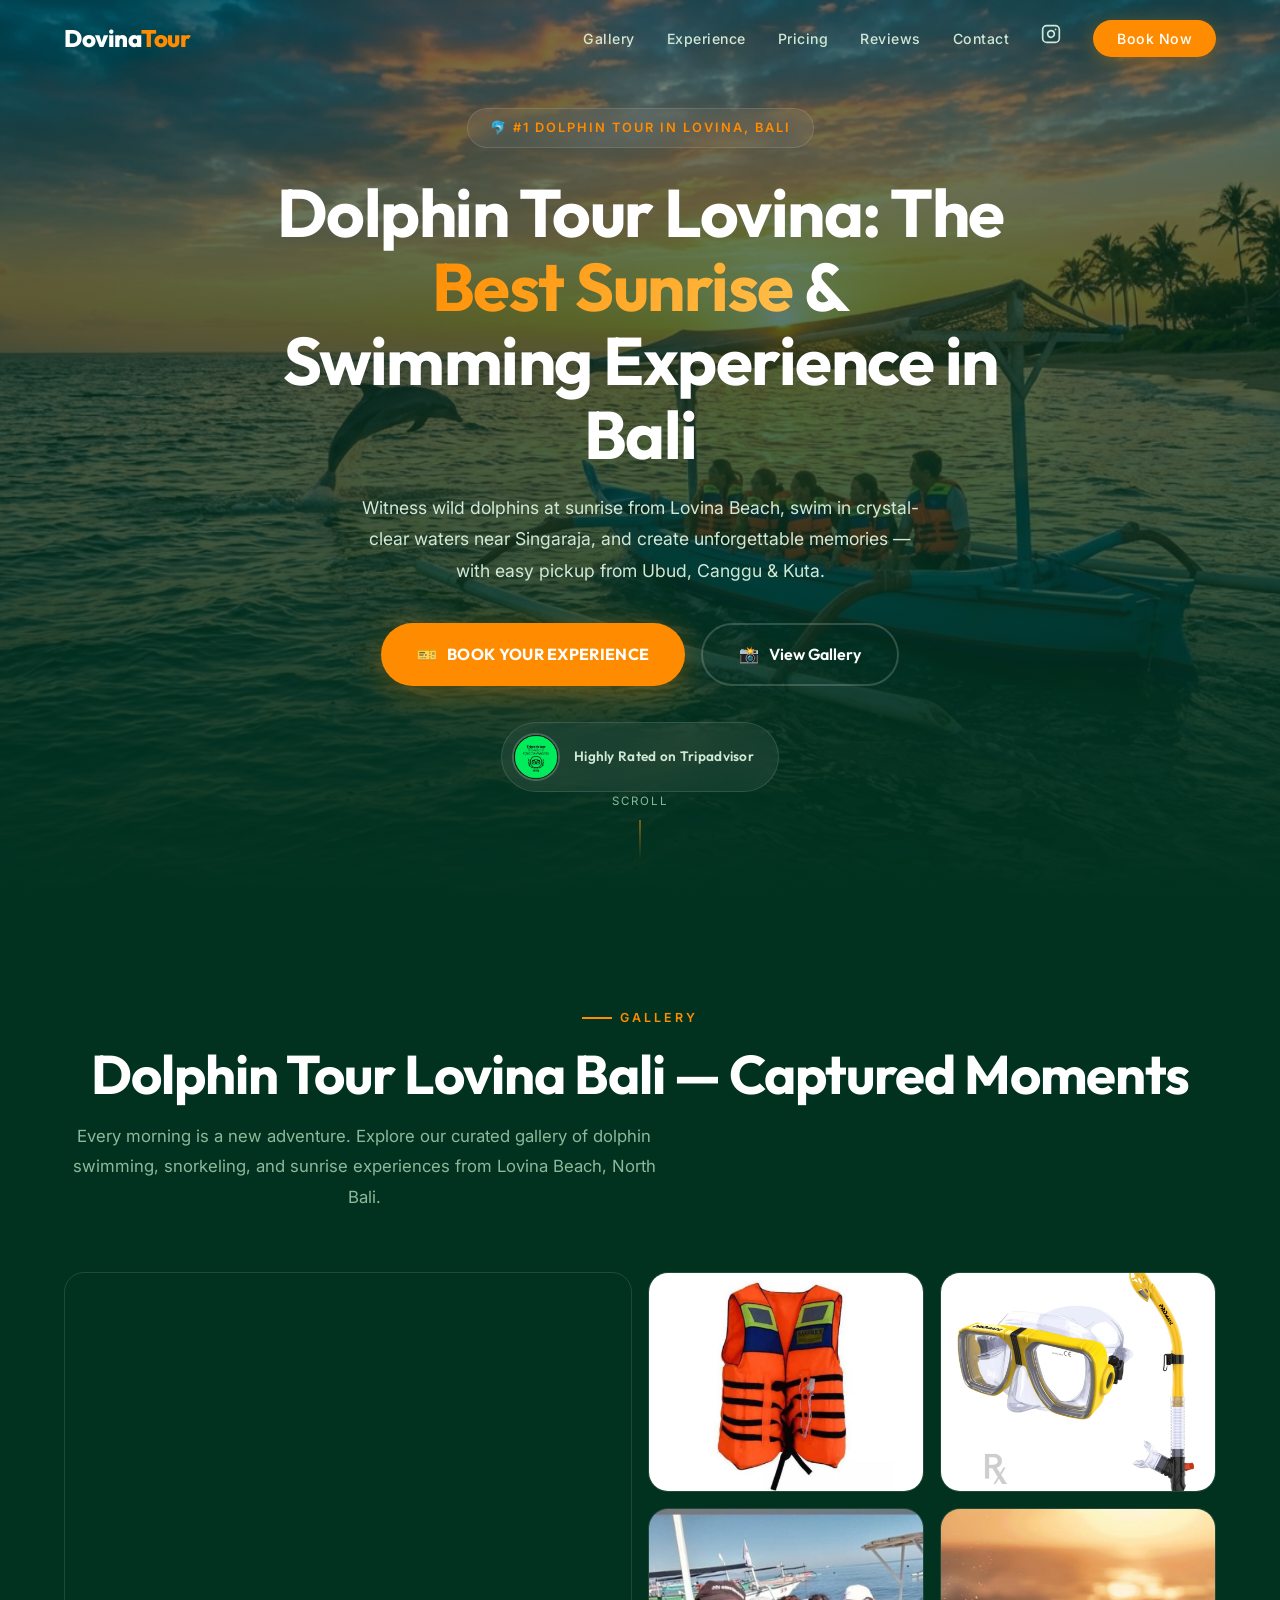
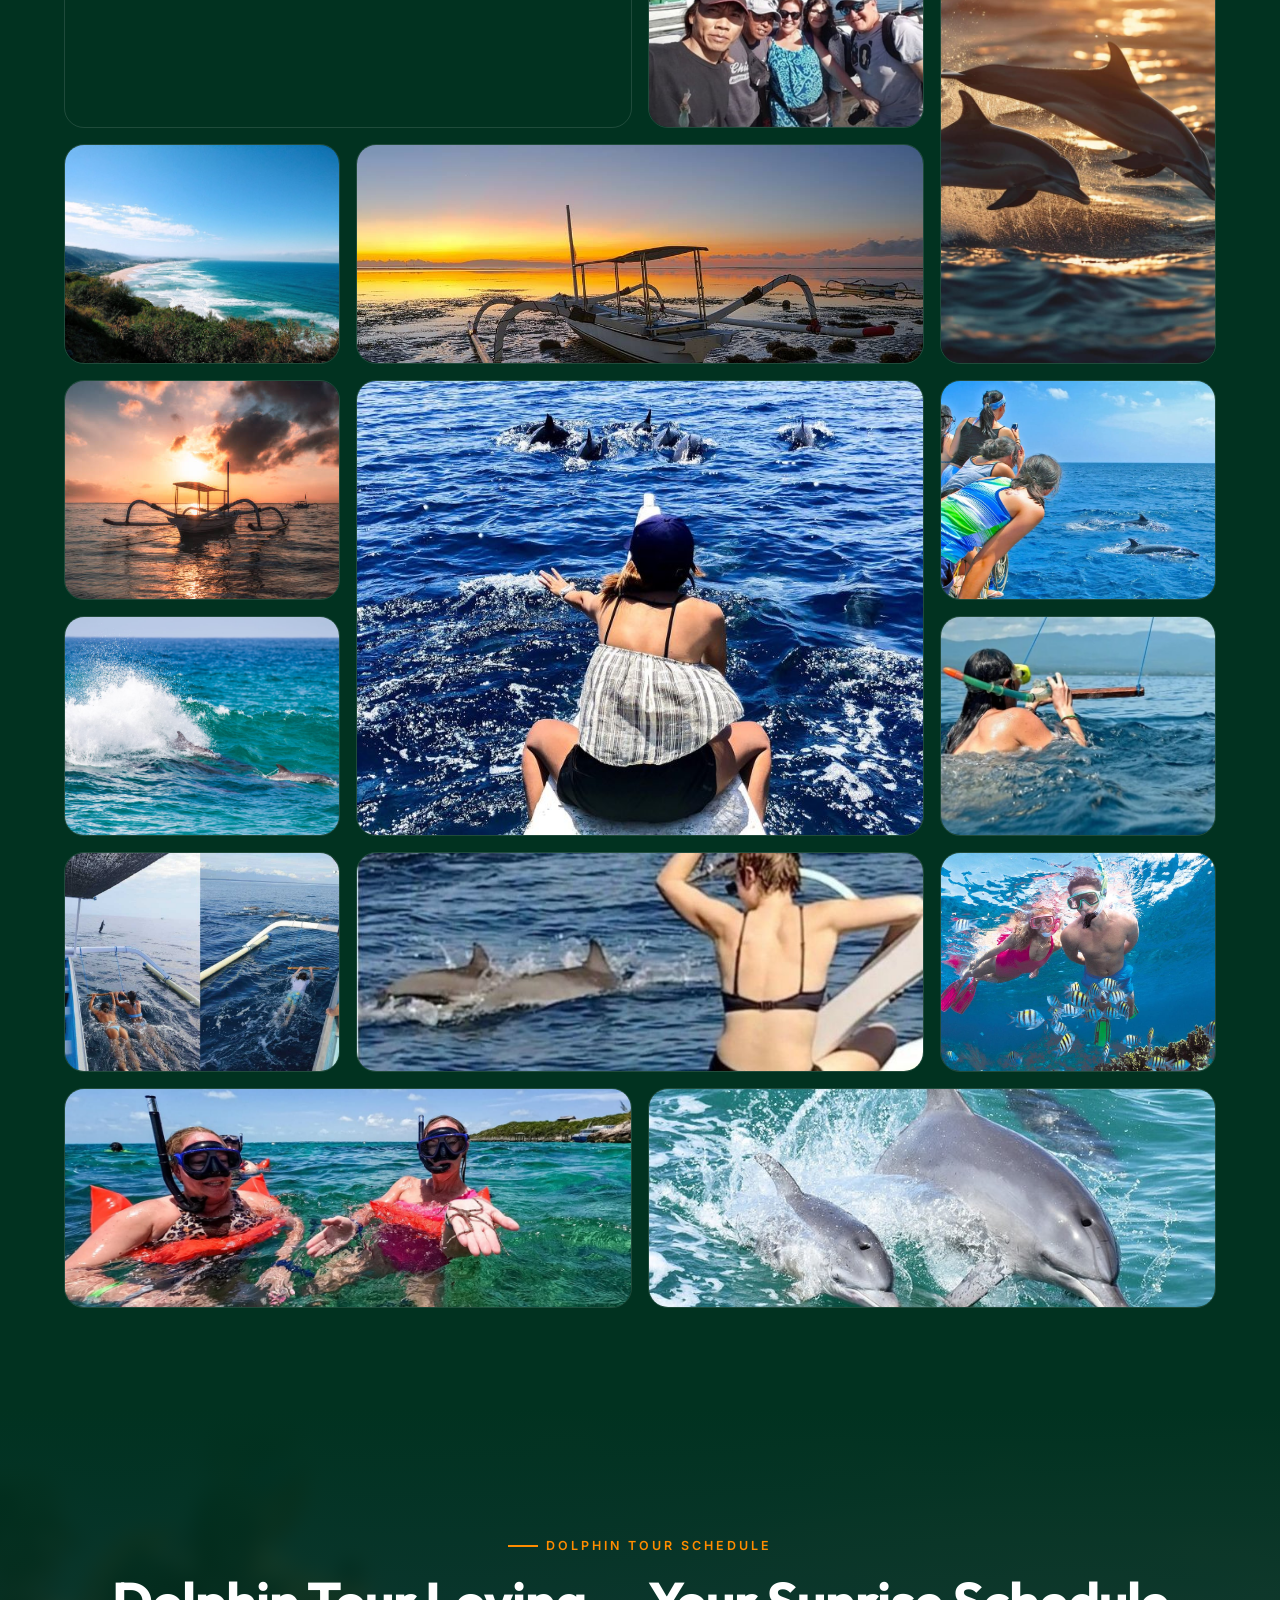
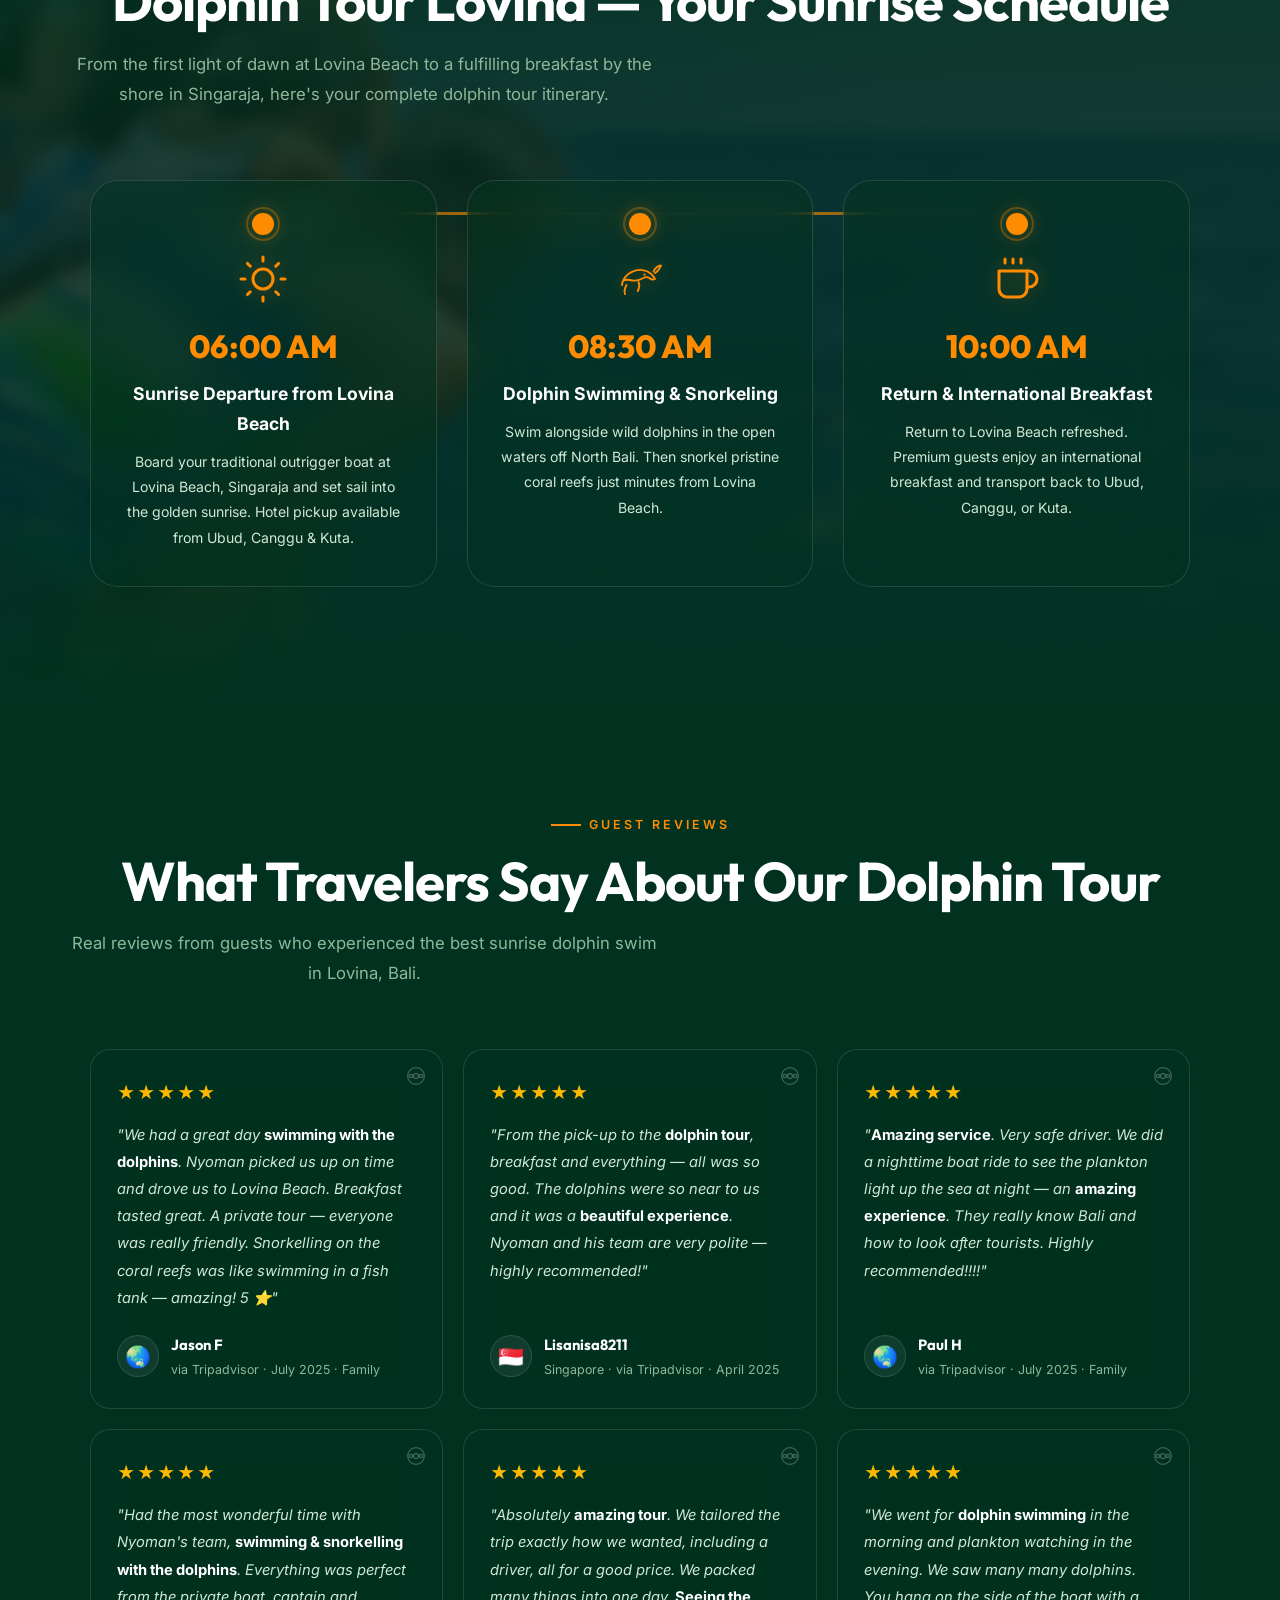
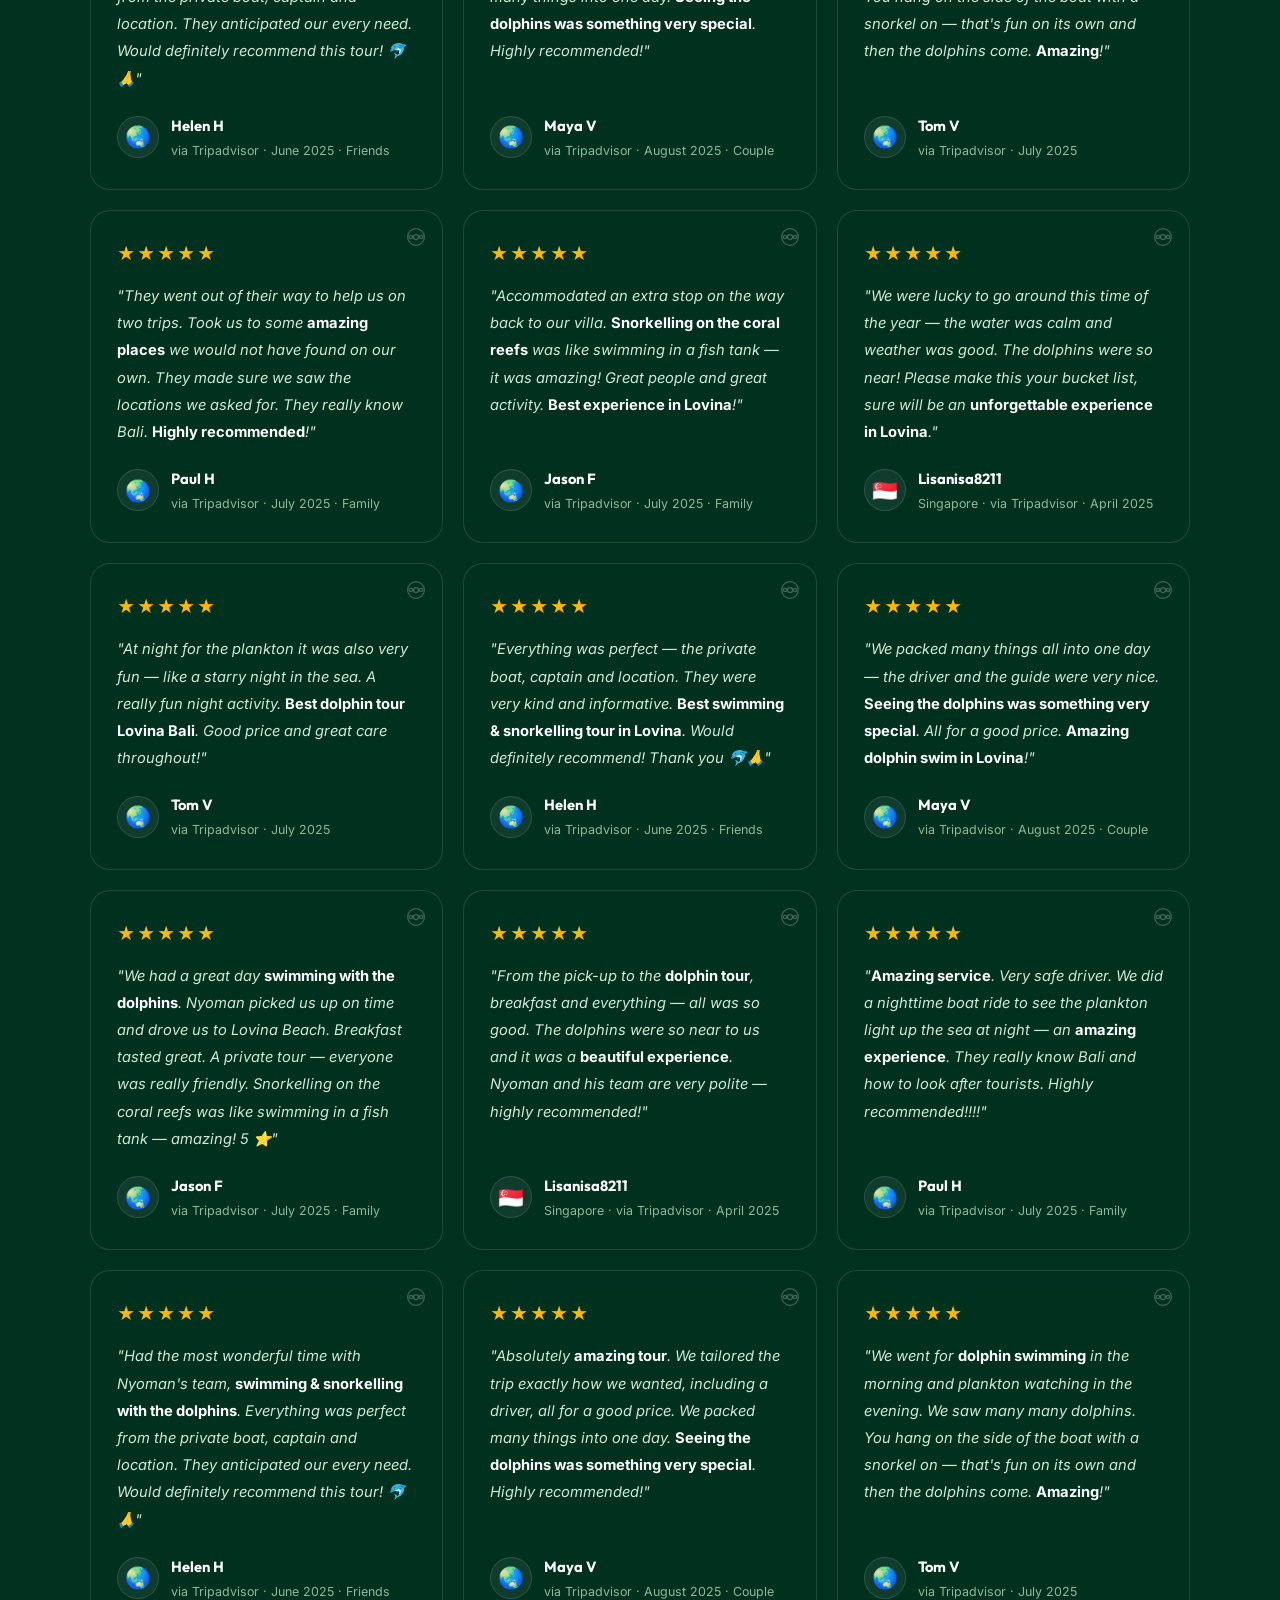
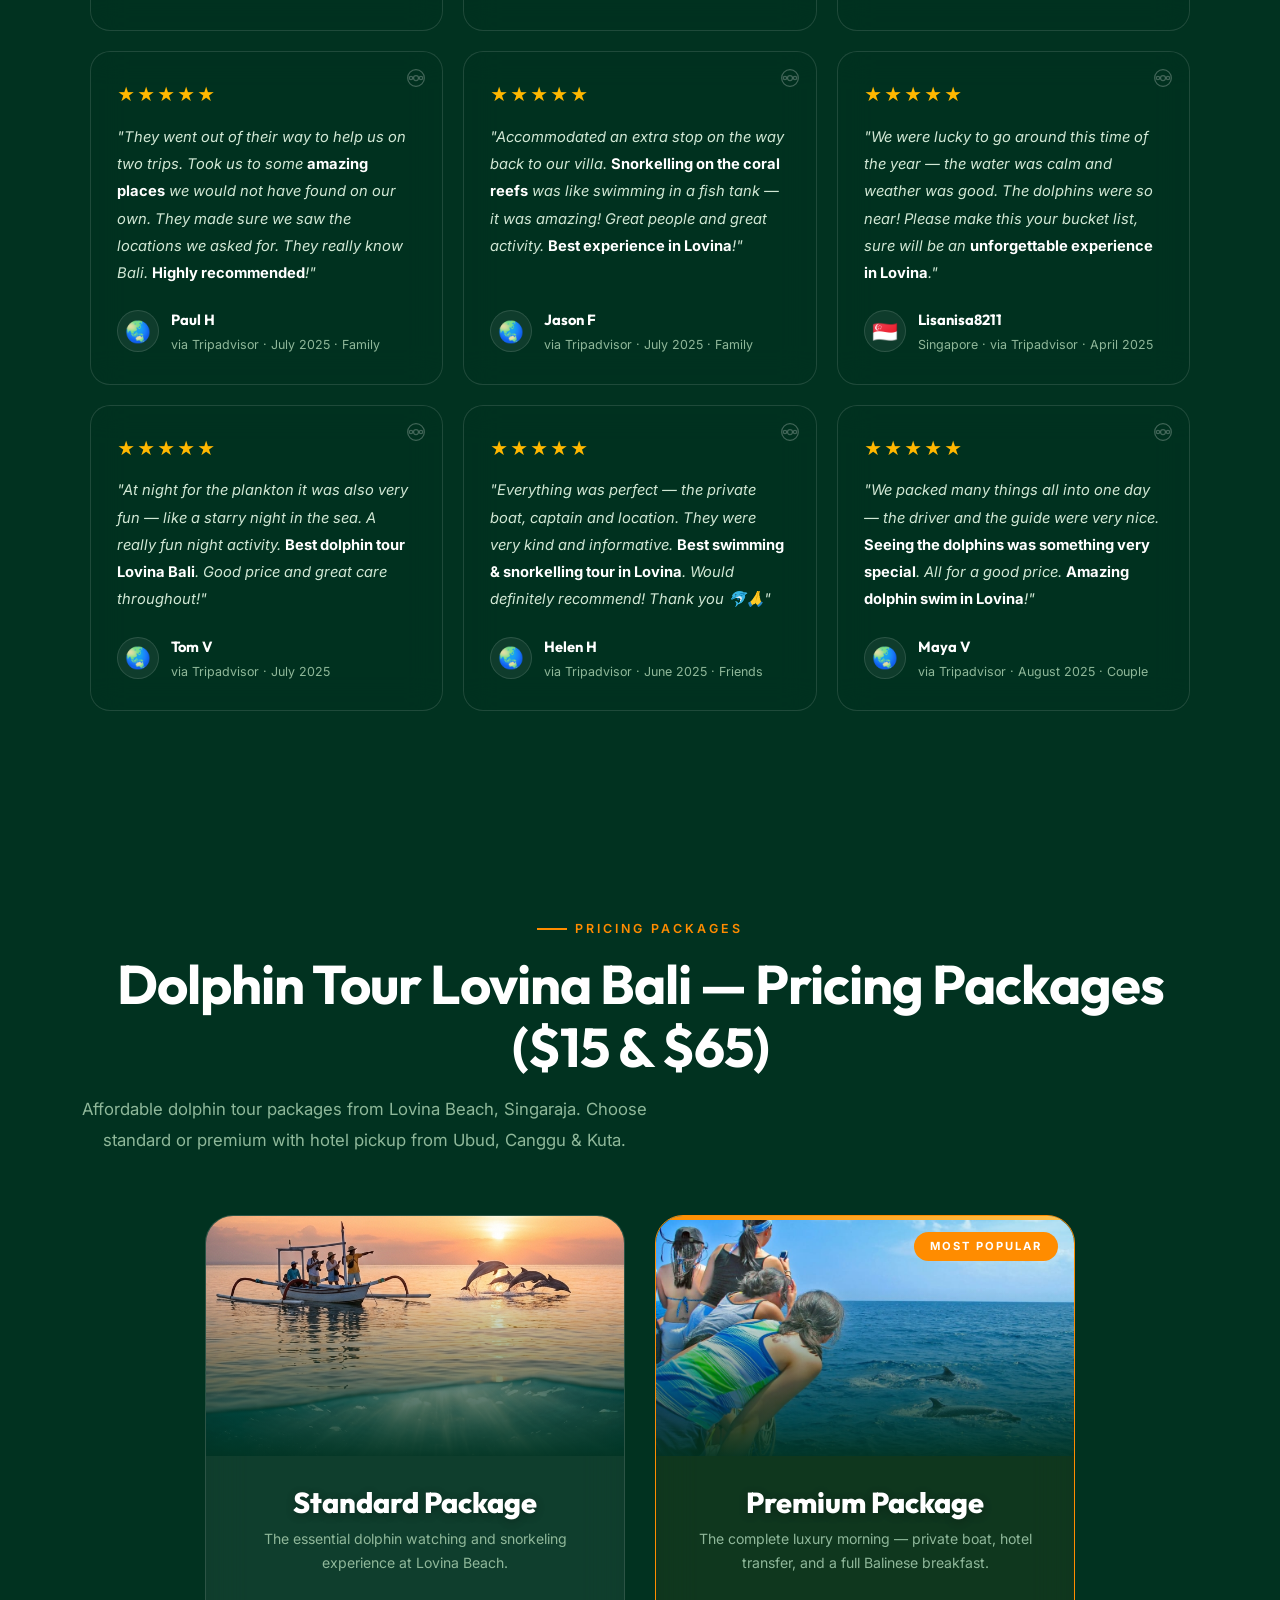
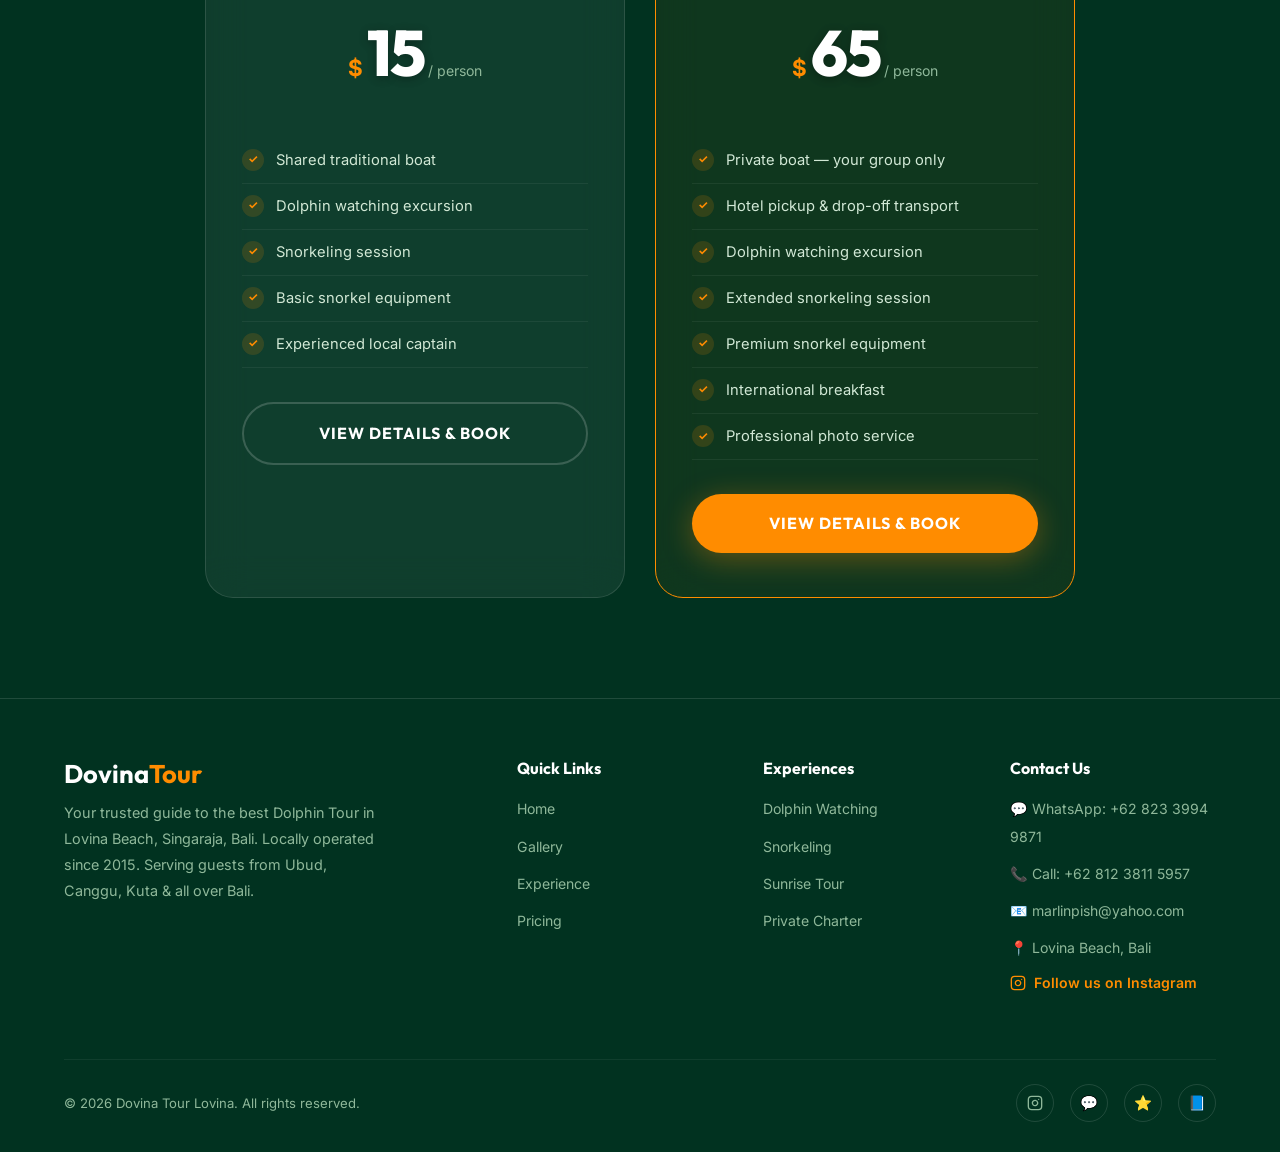
==== index.html @ b6de31d0 "Remove bali.png floating ornament" ====
<!DOCTYPE html>
<html lang="en">

<head>
  <meta charset="UTF-8" />
  <meta name="viewport" content="width=device-width, initial-scale=1.0" />
  <title>Dolphin Tour Lovina Bali — Best Sunrise Dolphin Swimming & Snorkeling | Dovina Tour</title>
  <meta name="description"
    content="Book the best Dolphin Tour in Lovina Bali. Experience sunrise dolphin watching, swimming, and snorkeling with Dovina Tour. Professional guides and private boat packages available." />
  <meta name="keywords"
    content="Dolphin Tour Lovina Bali, Dolphin Swim Lovina, Best Sunrise Tour Bali, Swimming with Dolphins Lovina, Lovina Beach, Singaraja, Sunrise Dolphin Boat Bali, Dovina Tour Lovina Experience" />

  <!-- Open Graph / Social Media -->
  <meta property="og:type" content="website" />
  <meta property="og:title" content="Dolphin Tour Lovina Bali — Best Sunrise Swimming Experience | Dovina Tour" />
  <meta property="og:description"
    content="Book the best Dolphin Tour in Lovina Bali. Sunrise dolphin watching, swimming & snorkeling. Professional guides, private boats. From $15/person." />
  <meta property="og:image" content="background-dolphin-lovina-tour-bali.jpeg" />
  <meta name="twitter:card" content="summary_large_image" />

  <!-- Google Fonts -->
  <link rel="preconnect" href="https://fonts.googleapis.com" />
  <link rel="preconnect" href="https://fonts.gstatic.com" crossorigin />
  <link
    href="https://fonts.googleapis.com/css2?family=Inter:wght@400;500;600;700&family=Outfit:wght@400;600;700;800&display=swap"
    rel="stylesheet" />

  <!-- Stylesheet -->
  <link rel="stylesheet" href="style.css" />

  <!-- JSON-LD Structured Data -->
  <script type="application/ld+json">
  {
    "@context": "https://schema.org",
    "@type": "TouristTrip",
    "name": "Dolphin Tour Lovina Bali — Sunrise Swimming & Snorkeling",
    "description": "Experience sunrise dolphin watching, swimming with wild dolphins, and snorkeling in Lovina Beach, North Bali. Private and shared boat packages available.",
    "touristType": ["Adventure", "Nature", "Water Sports"],
    "offers": [
      {
        "@type": "Offer",
        "name": "Standard Package",
        "price": "15",
        "priceCurrency": "USD",
        "description": "Shared boat dolphin watching and snorkeling tour departing from Lovina Beach"
      },
      {
        "@type": "Offer",
        "name": "Premium Package",
        "price": "65",
        "priceCurrency": "USD",
        "description": "Private boat with hotel transport from Ubud, Canggu, Kuta or Singaraja, plus international breakfast"
      }
    ],
    "provider": {
      "@type": "LocalBusiness",
      "name": "Dovina Tour Lovina",
      "telephone": "+6282339949871",
      "email": "marlinpish@yahoo.com",
      "address": {
        "@type": "PostalAddress",
        "addressLocality": "Lovina Beach",
        "addressRegion": "Singaraja, Buleleng",
        "addressCountry": "ID"
      }
    }
  }
  </script>
</head>

<body>

  <!-- ===== NAVBAR ===== -->
  <nav class="navbar" id="navbar">
    <div class="container">
      <a href="#" class="nav-logo">Dovina<span>Tour</span></a>
      <ul class="nav-links" id="navLinks">
        <li><a href="#gallery">Gallery</a></li>
        <li><a href="#experience">Experience</a></li>
        <li><a href="#pricing">Pricing</a></li>
        <li><a href="#testimonials">Reviews</a></li>
        <li><a href="#contact">Contact</a></li>
        <li><a href="https://www.instagram.com/dolphin_lovina_tours/?utm_source=qr&r=nametag" target="_blank"
            rel="noopener noreferrer" class="nav-instagram" aria-label="Follow us on Instagram"
            title="Follow us on Instagram"><svg xmlns="http://www.w3.org/2000/svg" width="20" height="20"
              viewBox="0 0 24 24" fill="none" stroke="currentColor" stroke-width="2" stroke-linecap="round"
              stroke-linejoin="round">
              <rect x="2" y="2" width="20" height="20" rx="5" ry="5" />
              <path d="M16 11.37A4 4 0 1 1 12.63 8 4 4 0 0 1 16 11.37z" />
              <line x1="17.5" y1="6.5" x2="17.51" y2="6.5" />
            </svg></a></li>
        <li><a href="#pricing" class="nav-cta">Book Now</a></li>
      </ul>
      <div class="hamburger" id="hamburger" onclick="toggleMenu()">
        <span></span>
        <span></span>
        <span></span>
      </div>
    </div>
  </nav>

  <!-- ===== HERO SECTION ===== -->
  <section class="hero hero-image-bg" id="hero">
    <div class="hero-overlay"></div>

    <div class="hero-content reveal">
      <div class="hero-badge">🐬 #1 Dolphin Tour in Lovina, Bali</div>
      <h1>
        Dolphin Tour Lovina: The <span class="highlight">Best Sunrise</span> &<br />
        Swimming Experience in Bali
      </h1>
      <p class="hero-desc">
        Witness wild dolphins at sunrise from Lovina Beach, swim in crystal-clear waters near Singaraja, and create
        unforgettable memories — with easy pickup from Ubud, Canggu & Kuta.
      </p>
      <div class="hero-btns">
        <a href="#pricing" class="btn-primary">
          <span>🎫</span> Book Your Experience
        </a>
        <a href="#gallery" class="btn-outline">
          <span>📸</span> View Gallery
        </a>
      </div>

      <a href="https://share.google/aSrlCVCSFf2u8vWAF" target="_blank" rel="noopener noreferrer" class="trust-badge">
        <img src="Tripadvisor Travelers' Choice 2025 logo image dolphin-lovina-tour-bali.jpeg"
          alt="Tripadvisor Travelers' Choice 2025" />
        <span>Highly Rated on Tripadvisor</span>
      </a>
    </div>

    <div class="hero-scroll-indicator">
      <span>Scroll</span>
      <div class="scroll-line"></div>
    </div>
  </section>

  <!-- ===== BENTO GRID GALLERY ===== -->
  <section class="bento-section" id="gallery">
    <div class="container">
      <div class="bento-header reveal">
        <div class="section-tag">Gallery</div>
        <h2 class="section-title">Dolphin Tour Lovina Bali — Captured Moments</h2>
        <p class="section-subtitle">Every morning is a new adventure. Explore our curated gallery of dolphin swimming,
          snorkeling, and sunrise experiences from Lovina Beach, North Bali.</p>
      </div>

      <div class="bento-grid">
        <div class="bento-item bento-video">
          <iframe src="https://www.youtube.com/embed/7PAWdxHHyG0?rel=0&modestbranding=1&playsinline=1"
            title="Dolphin Tour Lovina Bali — Sunrise Swimming and Snorkeling Experience Video"
            allow="accelerometer; autoplay; clipboard-write; encrypted-media; gyroscope; picture-in-picture"
            allowfullscreen loading="lazy"></iframe>
          <div class="bento-item-overlay"><span>▶ Watch the Dolphin Tour</span></div>
        </div>
        <div class="bento-item">
          <img src="Jual-Pelampung-Safety-di-Jakarta-2.jpg" alt="Safety equipment for Dolphin Tour Lovina Bali"
            loading="lazy" />
          <div class="bento-item-overlay"><span>Safety First</span></div>
        </div>
        <div class="bento-item">
          <img src="promate scuba dive.webp" alt="Premium snorkel equipment for Dolphin Tour Lovina Bali"
            loading="lazy" />
          <div class="bento-item-overlay"><span>Premium Gear</span></div>
        </div>
        <div class="bento-item">
          <img src="Dolphin-Tour-Lovina-Bali (2).jpeg"
            alt="Swimming with dolphins Lovina — Wild dolphins spotted near Lovina Beach Bali" loading="lazy" />
          <div class="bento-item-overlay"><span>Wild Dolphins</span></div>
        </div>
        <div class="bento-item">
          <img src="Dolphin-Tour-Lovina-Bali (3).jpeg" alt="Snorkeling crystal clear water on Dolphin Tour Lovina Bali"
            loading="lazy" />
          <div class="bento-item-overlay"><span>Crystal Waters</span></div>
        </div>
        <div class="bento-item">
          <img src="Dolphin-Tour-Lovina-Bali (4).jpeg"
            alt="Sunrise dolphin boat Bali — Dolphins leaping at dawn near Singaraja" loading="lazy" />
          <div class="bento-item-overlay"><span>Dolphins at Dawn</span></div>
        </div>
        <div class="bento-item">
          <img src="Dolphin-Tour-Lovina-Bali (5).jpeg" alt="Dovina Tour snorkeling adventure in Lovina Beach North Bali"
            loading="lazy" />
          <div class="bento-item-overlay"><span>Snorkel Adventure</span></div>
        </div>
        <div class="bento-item">
          <img src="Dolphin-Tour-Lovina-Bali (6).jpeg"
            alt="Traditional outrigger boats at Lovina Beach for dolphin tour Bali" loading="lazy" />
          <div class="bento-item-overlay"><span>Traditional Boats</span></div>
        </div>
        <div class="bento-item">
          <img src="Dolphin-Tour-Lovina-Bali (7).jpeg"
            alt="Underwater marine life snorkeling during Dolphin Tour Lovina" loading="lazy" />
          <div class="bento-item-overlay"><span>Marine Life</span></div>
        </div>
        <div class="bento-item">
          <img src="Dolphin-Tour-Lovina-Bali (8).jpeg"
            alt="Panoramic sunrise view from Lovina Bay — Best sunrise tour Bali" loading="lazy" />
          <div class="bento-item-overlay"><span>Panoramic Sunrise</span></div>
        </div>
        <div class="bento-item">
          <img src="Dolphin-Tour-Lovina-Bali (9).jpeg"
            alt="Happy guests swimming with dolphins Lovina — Dovina Tour experience" loading="lazy" />
          <div class="bento-item-overlay"><span>Happy Guests</span></div>
        </div>
        <div class="bento-item">
          <img src="Dolphin-Tour-Lovina-Bali (10).jpeg"
            alt="Pod of dolphins swimming together — Dolphin Tour Lovina Bali" loading="lazy" />
          <div class="bento-item-overlay"><span>Dolphin Pod</span></div>
        </div>
        <div class="bento-item">
          <img src="Dolphin-Tour-Lovina-Bali (11).jpeg" alt="Colorful coral reef snorkeling Lovina Beach Singaraja"
            loading="lazy" />
          <div class="bento-item-overlay"><span>Coral Reef</span></div>
        </div>
        <div class="bento-item">
          <img src="Dolphin-Tour-Lovina-Bali (12).jpeg" alt="Scenic North Bali coastline near Singaraja — Dovina Tour"
            loading="lazy" />
          <div class="bento-item-overlay"><span>North Bali Coast</span></div>
        </div>
        <div class="bento-item">
          <img src="Dolphin-Tour-Lovina-Bali (13).jpeg" alt="Close encounter swimming with dolphins Lovina Beach Bali"
            loading="lazy" />
          <div class="bento-item-overlay"><span>Close Encounter</span></div>
        </div>
        <div class="bento-item">
          <img src="Dolphin-Tour-Lovina-Bali (14).jpeg"
            alt="Golden hour sunrise over Lovina Beach — Best sunrise tour Bali" loading="lazy" />
          <div class="bento-item-overlay"><span>Golden Hour</span></div>
        </div>
        <div class="bento-item">
          <img src="WhatsApp Image 2026-03-01 at 10.30.44.jpeg" alt="Dolphin Tour Lovina Beach — Happy guests"
            loading="lazy" />
          <div class="bento-item-overlay"><span>Happy Guests</span></div>
        </div>
      </div>
    </div>
  </section>

  <!-- ===== EXPERIENCE TIMELINE ===== -->
  <section class="timeline-section" id="experience">
    <!-- Blurred ocean background -->
    <div class="timeline-bg">
      <img src="Dolphin-Tour-Lovina-Bali (8).jpeg" alt="" aria-hidden="true" />
    </div>
    <div class="timeline-bg-overlay"></div>

    <div class="container" style="position:relative;z-index:2;">
      <div class="timeline-header reveal">
        <div class="section-tag">Dolphin Tour Schedule</div>
        <h2 class="section-title">Dolphin Tour Lovina — Your Sunrise Schedule</h2>
        <p class="section-subtitle">From the first light of dawn at Lovina Beach to a fulfilling breakfast by the shore
          in Singaraja, here's your complete dolphin tour itinerary.</p>
      </div>

      <div class="timeline-wrapper">
        <!-- Timeline Card 1: Sunrise -->
        <div class="timeline-card reveal">
          <div class="timeline-dot"></div>
          <div class="timeline-icon-wrap">
            <svg class="timeline-icon timeline-icon-sun" xmlns="http://www.w3.org/2000/svg" width="48" height="48"
              viewBox="0 0 24 24" fill="none" stroke="currentColor" stroke-width="1.5" stroke-linecap="round"
              stroke-linejoin="round">
              <circle cx="12" cy="12" r="5" />
              <line x1="12" y1="1" x2="12" y2="3" />
              <line x1="12" y1="21" x2="12" y2="23" />
              <line x1="4.22" y1="4.22" x2="5.64" y2="5.64" />
              <line x1="18.36" y1="18.36" x2="19.78" y2="19.78" />
              <line x1="1" y1="12" x2="3" y2="12" />
              <line x1="21" y1="12" x2="23" y2="12" />
              <line x1="4.22" y1="19.78" x2="5.64" y2="18.36" />
              <line x1="18.36" y1="5.64" x2="19.78" y2="4.22" />
            </svg>
          </div>
          <div class="timeline-time">06:00 AM</div>
          <div class="timeline-label">Sunrise Departure from Lovina Beach</div>
          <p class="timeline-desc">Board your traditional outrigger boat at Lovina Beach, Singaraja and set sail into
            the golden sunrise. Hotel pickup available from Ubud, Canggu & Kuta.</p>
        </div>

        <!-- Timeline Card 2: Dolphin -->
        <div class="timeline-card reveal">
          <div class="timeline-dot"></div>
          <div class="timeline-icon-wrap">
            <svg class="timeline-icon timeline-icon-dolphin" xmlns="http://www.w3.org/2000/svg" width="48" height="48"
              viewBox="0 0 64 64" fill="none" stroke="currentColor" stroke-width="2.5" stroke-linecap="round"
              stroke-linejoin="round">
              <path
                d="M8 38c4-14 20-22 34-16 4 2 8 6 10 10-2 1-5 1-7-1-3-2-6-2-9 0-4 2-8 4-14 3-4-1-8-2-12 0-2 2-2 6-2 6" />
              <circle cx="38" cy="26" r="1.5" fill="currentColor" stroke="none" />
              <path d="M50 22c2-4 6-8 10-8-2 4-4 8-8 10" />
              <path d="M14 40c-2 4-4 8-2 12" />
              <path d="M30 36c2 4 1 8-1 12" />
            </svg>
          </div>
          <div class="timeline-time">08:30 AM</div>
          <div class="timeline-label">Dolphin Swimming & Snorkeling</div>
          <p class="timeline-desc">Swim alongside wild dolphins in the open waters off North Bali. Then snorkel pristine
            coral reefs just minutes from Lovina Beach.</p>
        </div>

        <!-- Timeline Card 3: Breakfast -->
        <div class="timeline-card reveal">
          <div class="timeline-dot"></div>
          <div class="timeline-icon-wrap">
            <svg class="timeline-icon timeline-icon-coffee" xmlns="http://www.w3.org/2000/svg" width="48" height="48"
              viewBox="0 0 24 24" fill="none" stroke="currentColor" stroke-width="1.5" stroke-linecap="round"
              stroke-linejoin="round">
              <path d="M17 8h1a4 4 0 1 1 0 8h-1" />
              <path d="M3 8h14v9a4 4 0 0 1-4 4H7a4 4 0 0 1-4-4V8z" />
              <line x1="6" y1="2" x2="6" y2="4" />
              <line x1="10" y1="2" x2="10" y2="4" />
              <line x1="14" y1="2" x2="14" y2="4" />
            </svg>
          </div>
          <div class="timeline-time">10:00 AM</div>
          <div class="timeline-label">Return & International Breakfast</div>
          <p class="timeline-desc">Return to Lovina Beach refreshed. Premium guests enjoy an international
            breakfast and transport back to Ubud, Canggu, or Kuta.</p>
        </div>
      </div>
    </div>
  </section>

  <!-- ===== TESTIMONIALS ===== -->
  <section class="testimonials-section" id="testimonials">
    <div class="container">
      <div class="testimonials-header reveal">
        <div class="section-tag">Guest Reviews</div>
        <h2 class="section-title">What Travelers Say About Our Dolphin Tour</h2>
        <p class="section-subtitle">Real reviews from guests who experienced the best sunrise dolphin swim in Lovina,
          Bali.</p>
      </div>

      <div class="testimonials-grid">
        <!-- Row 1 -->
        <div class="testi-card reveal">
          <div class="testi-tripadvisor"><svg xmlns="http://www.w3.org/2000/svg" width="20" height="20"
              viewBox="0 0 24 24" fill="none" stroke="currentColor" stroke-width="1.5">
              <circle cx="12" cy="12" r="10" />
              <circle cx="12" cy="12" r="3" />
              <circle cx="6" cy="12" r="2" />
              <circle cx="18" cy="12" r="2" />
            </svg></div>
          <div class="testi-stars">★★★★★</div>
          <p class="testi-text">"We had a great day <strong>swimming with the dolphins</strong>. Nyoman picked us up on
            time and drove us to Lovina Beach. Breakfast tasted great. A private tour — everyone was really friendly.
            Snorkelling on the coral reefs was like swimming in a fish tank — amazing! 5 ⭐"</p>
          <div class="testi-author">
            <div class="testi-avatar">🌏</div>
            <div>
              <div class="testi-name">Jason F</div>
              <div class="testi-origin">via Tripadvisor · July 2025 · Family</div>
            </div>
          </div>
        </div>

        <div class="testi-card reveal">
          <div class="testi-tripadvisor"><svg xmlns="http://www.w3.org/2000/svg" width="20" height="20"
              viewBox="0 0 24 24" fill="none" stroke="currentColor" stroke-width="1.5">
              <circle cx="12" cy="12" r="10" />
              <circle cx="12" cy="12" r="3" />
              <circle cx="6" cy="12" r="2" />
              <circle cx="18" cy="12" r="2" />
            </svg></div>
          <div class="testi-stars">★★★★★</div>
          <p class="testi-text">"From the pick-up to the <strong>dolphin tour</strong>, breakfast and everything — all
            was so good. The dolphins were so near to us and it was a <strong>beautiful experience</strong>. Nyoman and
            his team are very polite — highly recommended!"</p>
          <div class="testi-author">
            <div class="testi-avatar">🇸🇬</div>
            <div>
              <div class="testi-name">Lisanisa8211</div>
              <div class="testi-origin">Singapore · via Tripadvisor · April 2025</div>
            </div>
          </div>
        </div>

        <div class="testi-card reveal">
          <div class="testi-tripadvisor"><svg xmlns="http://www.w3.org/2000/svg" width="20" height="20"
              viewBox="0 0 24 24" fill="none" stroke="currentColor" stroke-width="1.5">
              <circle cx="12" cy="12" r="10" />
              <circle cx="12" cy="12" r="3" />
              <circle cx="6" cy="12" r="2" />
              <circle cx="18" cy="12" r="2" />
            </svg></div>
          <div class="testi-stars">★★★★★</div>
          <p class="testi-text">"<strong>Amazing service</strong>. Very safe driver. We did a nighttime boat ride to see
            the plankton light up the sea at night — an <strong>amazing experience</strong>. They really know Bali and
            how to look after tourists. Highly recommended!!!!"</p>
          <div class="testi-author">
            <div class="testi-avatar">🌏</div>
            <div>
              <div class="testi-name">Paul H</div>
              <div class="testi-origin">via Tripadvisor · July 2025 · Family</div>
            </div>
          </div>
        </div>

        <!-- Row 2 -->
        <div class="testi-card reveal">
          <div class="testi-tripadvisor"><svg xmlns="http://www.w3.org/2000/svg" width="20" height="20"
              viewBox="0 0 24 24" fill="none" stroke="currentColor" stroke-width="1.5">
              <circle cx="12" cy="12" r="10" />
              <circle cx="12" cy="12" r="3" />
              <circle cx="6" cy="12" r="2" />
              <circle cx="18" cy="12" r="2" />
            </svg></div>
          <div class="testi-stars">★★★★★</div>
          <p class="testi-text">"Had the most wonderful time with Nyoman's team, <strong>swimming & snorkelling with the
              dolphins</strong>. Everything was perfect from the private boat, captain and location. They anticipated
            our every need. Would definitely recommend this tour! 🐬🙏"</p>
          <div class="testi-author">
            <div class="testi-avatar">🌏</div>
            <div>
              <div class="testi-name">Helen H</div>
              <div class="testi-origin">via Tripadvisor · June 2025 · Friends</div>
            </div>
          </div>
        </div>

        <div class="testi-card reveal">
          <div class="testi-tripadvisor"><svg xmlns="http://www.w3.org/2000/svg" width="20" height="20"
              viewBox="0 0 24 24" fill="none" stroke="currentColor" stroke-width="1.5">
              <circle cx="12" cy="12" r="10" />
              <circle cx="12" cy="12" r="3" />
              <circle cx="6" cy="12" r="2" />
              <circle cx="18" cy="12" r="2" />
            </svg></div>
          <div class="testi-stars">★★★★★</div>
          <p class="testi-text">"Absolutely <strong>amazing tour</strong>. We tailored the trip exactly how we wanted,
            including a driver, all for a good price. We packed many things into one day. <strong>Seeing the dolphins
              was something very special</strong>. Highly recommended!"</p>
          <div class="testi-author">
            <div class="testi-avatar">🌏</div>
            <div>
              <div class="testi-name">Maya V</div>
              <div class="testi-origin">via Tripadvisor · August 2025 · Couple</div>
            </div>
          </div>
        </div>

        <div class="testi-card reveal">
          <div class="testi-tripadvisor"><svg xmlns="http://www.w3.org/2000/svg" width="20" height="20"
              viewBox="0 0 24 24" fill="none" stroke="currentColor" stroke-width="1.5">
              <circle cx="12" cy="12" r="10" />
              <circle cx="12" cy="12" r="3" />
              <circle cx="6" cy="12" r="2" />
              <circle cx="18" cy="12" r="2" />
            </svg></div>
          <div class="testi-stars">★★★★★</div>
          <p class="testi-text">"We went for <strong>dolphin swimming</strong> in the morning and plankton watching in
            the evening. We saw many many dolphins. You hang on the side of the boat with a snorkel on — that's fun on
            its own and then the dolphins come. <strong>Amazing</strong>!"</p>
          <div class="testi-author">
            <div class="testi-avatar">🌏</div>
            <div>
              <div class="testi-name">Tom V</div>
              <div class="testi-origin">via Tripadvisor · July 2025</div>
            </div>
          </div>
        </div>

        <!-- Row 3 -->
        <div class="testi-card reveal">
          <div class="testi-tripadvisor"><svg xmlns="http://www.w3.org/2000/svg" width="20" height="20"
              viewBox="0 0 24 24" fill="none" stroke="currentColor" stroke-width="1.5">
              <circle cx="12" cy="12" r="10" />
              <circle cx="12" cy="12" r="3" />
              <circle cx="6" cy="12" r="2" />
              <circle cx="18" cy="12" r="2" />
            </svg></div>
          <div class="testi-stars">★★★★★</div>
          <p class="testi-text">"They went out of their way to help us on two trips. Took us to some <strong>amazing
              places</strong> we would not have found on our own. They made sure we saw the locations we asked for. They
            really know Bali. <strong>Highly recommended</strong>!"</p>
          <div class="testi-author">
            <div class="testi-avatar">🌏</div>
            <div>
              <div class="testi-name">Paul H</div>
              <div class="testi-origin">via Tripadvisor · July 2025 · Family</div>
            </div>
          </div>
        </div>

        <div class="testi-card reveal">
          <div class="testi-tripadvisor"><svg xmlns="http://www.w3.org/2000/svg" width="20" height="20"
              viewBox="0 0 24 24" fill="none" stroke="currentColor" stroke-width="1.5">
              <circle cx="12" cy="12" r="10" />
              <circle cx="12" cy="12" r="3" />
              <circle cx="6" cy="12" r="2" />
              <circle cx="18" cy="12" r="2" />
            </svg></div>
          <div class="testi-stars">★★★★★</div>
          <p class="testi-text">"Accommodated an extra stop on the way back to our villa. <strong>Snorkelling on the
              coral reefs</strong> was like swimming in a fish tank — it was amazing! Great people and great activity.
            <strong>Best experience in Lovina</strong>!"
          </p>
          <div class="testi-author">
            <div class="testi-avatar">🌏</div>
            <div>
              <div class="testi-name">Jason F</div>
              <div class="testi-origin">via Tripadvisor · July 2025 · Family</div>
            </div>
          </div>
        </div>

        <div class="testi-card reveal">
          <div class="testi-tripadvisor"><svg xmlns="http://www.w3.org/2000/svg" width="20" height="20"
              viewBox="0 0 24 24" fill="none" stroke="currentColor" stroke-width="1.5">
              <circle cx="12" cy="12" r="10" />
              <circle cx="12" cy="12" r="3" />
              <circle cx="6" cy="12" r="2" />
              <circle cx="18" cy="12" r="2" />
            </svg></div>
          <div class="testi-stars">★★★★★</div>
          <p class="testi-text">"We were lucky to go around this time of the year — the water was calm and weather was
            good. The dolphins were so near! Please make this your bucket list, sure will be an <strong>unforgettable
              experience in Lovina</strong>."</p>
          <div class="testi-author">
            <div class="testi-avatar">🇸🇬</div>
            <div>
              <div class="testi-name">Lisanisa8211</div>
              <div class="testi-origin">Singapore · via Tripadvisor · April 2025</div>
            </div>
          </div>
        </div>

        <!-- Row 4 -->
        <div class="testi-card reveal">
          <div class="testi-tripadvisor"><svg xmlns="http://www.w3.org/2000/svg" width="20" height="20"
              viewBox="0 0 24 24" fill="none" stroke="currentColor" stroke-width="1.5">
              <circle cx="12" cy="12" r="10" />
              <circle cx="12" cy="12" r="3" />
              <circle cx="6" cy="12" r="2" />
              <circle cx="18" cy="12" r="2" />
            </svg></div>
          <div class="testi-stars">★★★★★</div>
          <p class="testi-text">"At night for the plankton it was also very fun — like a starry night in the sea. A
            really fun night activity. <strong>Best dolphin tour Lovina Bali</strong>. Good price and great care
            throughout!"</p>
          <div class="testi-author">
            <div class="testi-avatar">🌏</div>
            <div>
              <div class="testi-name">Tom V</div>
              <div class="testi-origin">via Tripadvisor · July 2025</div>
            </div>
          </div>
        </div>

        <div class="testi-card reveal">
          <div class="testi-tripadvisor"><svg xmlns="http://www.w3.org/2000/svg" width="20" height="20"
              viewBox="0 0 24 24" fill="none" stroke="currentColor" stroke-width="1.5">
              <circle cx="12" cy="12" r="10" />
              <circle cx="12" cy="12" r="3" />
              <circle cx="6" cy="12" r="2" />
              <circle cx="18" cy="12" r="2" />
            </svg></div>
          <div class="testi-stars">★★★★★</div>
          <p class="testi-text">"Everything was perfect — the private boat, captain and location. They were very kind
            and informative. <strong>Best swimming & snorkelling tour in Lovina</strong>. Would definitely recommend!
            Thank you 🐬🙏"</p>
          <div class="testi-author">
            <div class="testi-avatar">🌏</div>
            <div>
              <div class="testi-name">Helen H</div>
              <div class="testi-origin">via Tripadvisor · June 2025 · Friends</div>
            </div>
          </div>
        </div>

        <div class="testi-card reveal">
          <div class="testi-tripadvisor"><svg xmlns="http://www.w3.org/2000/svg" width="20" height="20"
              viewBox="0 0 24 24" fill="none" stroke="currentColor" stroke-width="1.5">
              <circle cx="12" cy="12" r="10" />
              <circle cx="12" cy="12" r="3" />
              <circle cx="6" cy="12" r="2" />
              <circle cx="18" cy="12" r="2" />
            </svg></div>
          <div class="testi-stars">★★★★★</div>
          <p class="testi-text">"We packed many things all into one day — the driver and the guide were very nice.
            <strong>Seeing the dolphins was something very special</strong>. All for a good price. <strong>Amazing
              dolphin swim in Lovina</strong>!"
          </p>
          <div class="testi-author">
            <div class="testi-avatar">🌏</div>
            <div>
              <div class="testi-name">Maya V</div>
              <div class="testi-origin">via Tripadvisor · August 2025 · Couple</div>
            </div>
          </div>
        </div>

        <!-- Duplicated row 4-6 -->
        <!-- Row 1 -->
        <div class="testi-card reveal">
          <div class="testi-tripadvisor"><svg xmlns="http://www.w3.org/2000/svg" width="20" height="20"
              viewBox="0 0 24 24" fill="none" stroke="currentColor" stroke-width="1.5">
              <circle cx="12" cy="12" r="10" />
              <circle cx="12" cy="12" r="3" />
              <circle cx="6" cy="12" r="2" />
              <circle cx="18" cy="12" r="2" />
            </svg></div>
          <div class="testi-stars">★★★★★</div>
          <p class="testi-text">"We had a great day <strong>swimming with the dolphins</strong>. Nyoman picked us up on
            time and drove us to Lovina Beach. Breakfast tasted great. A private tour — everyone was really friendly.
            Snorkelling on the coral reefs was like swimming in a fish tank — amazing! 5 ⭐"</p>
          <div class="testi-author">
            <div class="testi-avatar">🌏</div>
            <div>
              <div class="testi-name">Jason F</div>
              <div class="testi-origin">via Tripadvisor · July 2025 · Family</div>
            </div>
          </div>
        </div>

        <div class="testi-card reveal">
          <div class="testi-tripadvisor"><svg xmlns="http://www.w3.org/2000/svg" width="20" height="20"
              viewBox="0 0 24 24" fill="none" stroke="currentColor" stroke-width="1.5">
              <circle cx="12" cy="12" r="10" />
              <circle cx="12" cy="12" r="3" />
              <circle cx="6" cy="12" r="2" />
              <circle cx="18" cy="12" r="2" />
            </svg></div>
          <div class="testi-stars">★★★★★</div>
          <p class="testi-text">"From the pick-up to the <strong>dolphin tour</strong>, breakfast and everything — all
            was so good. The dolphins were so near to us and it was a <strong>beautiful experience</strong>. Nyoman and
            his team are very polite — highly recommended!"</p>
          <div class="testi-author">
            <div class="testi-avatar">🇸🇬</div>
            <div>
              <div class="testi-name">Lisanisa8211</div>
              <div class="testi-origin">Singapore · via Tripadvisor · April 2025</div>
            </div>
          </div>
        </div>

        <div class="testi-card reveal">
          <div class="testi-tripadvisor"><svg xmlns="http://www.w3.org/2000/svg" width="20" height="20"
              viewBox="0 0 24 24" fill="none" stroke="currentColor" stroke-width="1.5">
              <circle cx="12" cy="12" r="10" />
              <circle cx="12" cy="12" r="3" />
              <circle cx="6" cy="12" r="2" />
              <circle cx="18" cy="12" r="2" />
            </svg></div>
          <div class="testi-stars">★★★★★</div>
          <p class="testi-text">"<strong>Amazing service</strong>. Very safe driver. We did a nighttime boat ride to see
            the plankton light up the sea at night — an <strong>amazing experience</strong>. They really know Bali and
            how to look after tourists. Highly recommended!!!!"</p>
          <div class="testi-author">
            <div class="testi-avatar">🌏</div>
            <div>
              <div class="testi-name">Paul H</div>
              <div class="testi-origin">via Tripadvisor · July 2025 · Family</div>
            </div>
          </div>
        </div>

        <!-- Row 2 -->
        <div class="testi-card reveal">
          <div class="testi-tripadvisor"><svg xmlns="http://www.w3.org/2000/svg" width="20" height="20"
              viewBox="0 0 24 24" fill="none" stroke="currentColor" stroke-width="1.5">
              <circle cx="12" cy="12" r="10" />
              <circle cx="12" cy="12" r="3" />
              <circle cx="6" cy="12" r="2" />
              <circle cx="18" cy="12" r="2" />
            </svg></div>
          <div class="testi-stars">★★★★★</div>
          <p class="testi-text">"Had the most wonderful time with Nyoman's team, <strong>swimming & snorkelling with the
              dolphins</strong>. Everything was perfect from the private boat, captain and location. They anticipated
            our every need. Would definitely recommend this tour! 🐬🙏"</p>
          <div class="testi-author">
            <div class="testi-avatar">🌏</div>
            <div>
              <div class="testi-name">Helen H</div>
              <div class="testi-origin">via Tripadvisor · June 2025 · Friends</div>
            </div>
          </div>
        </div>

        <div class="testi-card reveal">
          <div class="testi-tripadvisor"><svg xmlns="http://www.w3.org/2000/svg" width="20" height="20"
              viewBox="0 0 24 24" fill="none" stroke="currentColor" stroke-width="1.5">
              <circle cx="12" cy="12" r="10" />
              <circle cx="12" cy="12" r="3" />
              <circle cx="6" cy="12" r="2" />
              <circle cx="18" cy="12" r="2" />
            </svg></div>
          <div class="testi-stars">★★★★★</div>
          <p class="testi-text">"Absolutely <strong>amazing tour</strong>. We tailored the trip exactly how we wanted,
            including a driver, all for a good price. We packed many things into one day. <strong>Seeing the dolphins
              was something very special</strong>. Highly recommended!"</p>
          <div class="testi-author">
            <div class="testi-avatar">🌏</div>
            <div>
              <div class="testi-name">Maya V</div>
              <div class="testi-origin">via Tripadvisor · August 2025 · Couple</div>
            </div>
          </div>
        </div>

        <div class="testi-card reveal">
          <div class="testi-tripadvisor"><svg xmlns="http://www.w3.org/2000/svg" width="20" height="20"
              viewBox="0 0 24 24" fill="none" stroke="currentColor" stroke-width="1.5">
              <circle cx="12" cy="12" r="10" />
              <circle cx="12" cy="12" r="3" />
              <circle cx="6" cy="12" r="2" />
              <circle cx="18" cy="12" r="2" />
            </svg></div>
          <div class="testi-stars">★★★★★</div>
          <p class="testi-text">"We went for <strong>dolphin swimming</strong> in the morning and plankton watching in
            the evening. We saw many many dolphins. You hang on the side of the boat with a snorkel on — that's fun on
            its own and then the dolphins come. <strong>Amazing</strong>!"</p>
          <div class="testi-author">
            <div class="testi-avatar">🌏</div>
            <div>
              <div class="testi-name">Tom V</div>
              <div class="testi-origin">via Tripadvisor · July 2025</div>
            </div>
          </div>
        </div>

        <!-- Row 3 -->
        <div class="testi-card reveal">
          <div class="testi-tripadvisor"><svg xmlns="http://www.w3.org/2000/svg" width="20" height="20"
              viewBox="0 0 24 24" fill="none" stroke="currentColor" stroke-width="1.5">
              <circle cx="12" cy="12" r="10" />
              <circle cx="12" cy="12" r="3" />
              <circle cx="6" cy="12" r="2" />
              <circle cx="18" cy="12" r="2" />
            </svg></div>
          <div class="testi-stars">★★★★★</div>
          <p class="testi-text">"They went out of their way to help us on two trips. Took us to some <strong>amazing
              places</strong> we would not have found on our own. They made sure we saw the locations we asked for. They
            really know Bali. <strong>Highly recommended</strong>!"</p>
          <div class="testi-author">
            <div class="testi-avatar">🌏</div>
            <div>
              <div class="testi-name">Paul H</div>
              <div class="testi-origin">via Tripadvisor · July 2025 · Family</div>
            </div>
          </div>
        </div>

        <div class="testi-card reveal">
          <div class="testi-tripadvisor"><svg xmlns="http://www.w3.org/2000/svg" width="20" height="20"
              viewBox="0 0 24 24" fill="none" stroke="currentColor" stroke-width="1.5">
              <circle cx="12" cy="12" r="10" />
              <circle cx="12" cy="12" r="3" />
              <circle cx="6" cy="12" r="2" />
              <circle cx="18" cy="12" r="2" />
            </svg></div>
          <div class="testi-stars">★★★★★</div>
          <p class="testi-text">"Accommodated an extra stop on the way back to our villa. <strong>Snorkelling on the
              coral reefs</strong> was like swimming in a fish tank — it was amazing! Great people and great activity.
            <strong>Best experience in Lovina</strong>!"
          </p>
          <div class="testi-author">
            <div class="testi-avatar">🌏</div>
            <div>
              <div class="testi-name">Jason F</div>
              <div class="testi-origin">via Tripadvisor · July 2025 · Family</div>
            </div>
          </div>
        </div>

        <div class="testi-card reveal">
          <div class="testi-tripadvisor"><svg xmlns="http://www.w3.org/2000/svg" width="20" height="20"
              viewBox="0 0 24 24" fill="none" stroke="currentColor" stroke-width="1.5">
              <circle cx="12" cy="12" r="10" />
              <circle cx="12" cy="12" r="3" />
              <circle cx="6" cy="12" r="2" />
              <circle cx="18" cy="12" r="2" />
            </svg></div>
          <div class="testi-stars">★★★★★</div>
          <p class="testi-text">"We were lucky to go around this time of the year — the water was calm and weather was
            good. The dolphins were so near! Please make this your bucket list, sure will be an <strong>unforgettable
              experience in Lovina</strong>."</p>
          <div class="testi-author">
            <div class="testi-avatar">🇸🇬</div>
            <div>
              <div class="testi-name">Lisanisa8211</div>
              <div class="testi-origin">Singapore · via Tripadvisor · April 2025</div>
            </div>
          </div>
        </div>

        <!-- Row 4 -->
        <div class="testi-card reveal">
          <div class="testi-tripadvisor"><svg xmlns="http://www.w3.org/2000/svg" width="20" height="20"
              viewBox="0 0 24 24" fill="none" stroke="currentColor" stroke-width="1.5">
              <circle cx="12" cy="12" r="10" />
              <circle cx="12" cy="12" r="3" />
              <circle cx="6" cy="12" r="2" />
              <circle cx="18" cy="12" r="2" />
            </svg></div>
          <div class="testi-stars">★★★★★</div>
          <p class="testi-text">"At night for the plankton it was also very fun — like a starry night in the sea. A
            really fun night activity. <strong>Best dolphin tour Lovina Bali</strong>. Good price and great care
            throughout!"</p>
          <div class="testi-author">
            <div class="testi-avatar">🌏</div>
            <div>
              <div class="testi-name">Tom V</div>
              <div class="testi-origin">via Tripadvisor · July 2025</div>
            </div>
          </div>
        </div>

        <div class="testi-card reveal">
          <div class="testi-tripadvisor"><svg xmlns="http://www.w3.org/2000/svg" width="20" height="20"
              viewBox="0 0 24 24" fill="none" stroke="currentColor" stroke-width="1.5">
              <circle cx="12" cy="12" r="10" />
              <circle cx="12" cy="12" r="3" />
              <circle cx="6" cy="12" r="2" />
              <circle cx="18" cy="12" r="2" />
            </svg></div>
          <div class="testi-stars">★★★★★</div>
          <p class="testi-text">"Everything was perfect — the private boat, captain and location. They were very kind
            and informative. <strong>Best swimming & snorkelling tour in Lovina</strong>. Would definitely recommend!
            Thank you 🐬🙏"</p>
          <div class="testi-author">
            <div class="testi-avatar">🌏</div>
            <div>
              <div class="testi-name">Helen H</div>
              <div class="testi-origin">via Tripadvisor · June 2025 · Friends</div>
            </div>
          </div>
        </div>

        <div class="testi-card reveal">
          <div class="testi-tripadvisor"><svg xmlns="http://www.w3.org/2000/svg" width="20" height="20"
              viewBox="0 0 24 24" fill="none" stroke="currentColor" stroke-width="1.5">
              <circle cx="12" cy="12" r="10" />
              <circle cx="12" cy="12" r="3" />
              <circle cx="6" cy="12" r="2" />
              <circle cx="18" cy="12" r="2" />
            </svg></div>
          <div class="testi-stars">★★★★★</div>
          <p class="testi-text">"We packed many things all into one day — the driver and the guide were very nice.
            <strong>Seeing the dolphins was something very special</strong>. All for a good price. <strong>Amazing
              dolphin swim in Lovina</strong>!"
          </p>
          <div class="testi-author">
            <div class="testi-avatar">🌏</div>
            <div>
              <div class="testi-name">Maya V</div>
              <div class="testi-origin">via Tripadvisor · August 2025 · Couple</div>
            </div>
          </div>
        </div>
      </div>
    </div>
  </section>

  <!-- ===== PRICING SECTION ===== -->
  <section class="pricing-section" id="pricing">
    <div class="container">
      <div class="pricing-header reveal">
        <div class="section-tag">Pricing Packages</div>
        <h2 class="section-title">Dolphin Tour Lovina Bali — Pricing Packages ($15 & $65)</h2>
        <p class="section-subtitle">Affordable dolphin tour packages from Lovina Beach, Singaraja. Choose standard
          or
          premium with hotel pickup from Ubud, Canggu & Kuta.</p>
      </div>

      <div class="pricing-grid">
        <!-- Standard Card -->
        <div class="pricing-card reveal">
          <div class="pricing-card-img">
            <img src="Dolphin-tour-lovina-bali (15).jpeg"
              alt="Standard Dolphin Tour Lovina Bali Package — $15 per person shared boat" />
          </div>
          <div class="pricing-card-body">
            <h3 class="pricing-card-title">Standard Package</h3>
            <p class="pricing-card-desc">The essential dolphin watching and snorkeling experience at Lovina Beach.</p>
            <div class="pricing-amount">
              <span class="pricing-currency">$</span>
              <span class="pricing-value">15</span>
              <span class="pricing-period">/ person</span>
            </div>
            <ul class="pricing-features">
              <li>Shared traditional boat</li>
              <li>Dolphin watching excursion</li>
              <li>Snorkeling session</li>
              <li>Basic snorkel equipment</li>
              <li>Experienced local captain</li>
            </ul>
            <a href="standard.html" class="btn-pricing outline"
              style="display:block;text-align:center;text-decoration:none;cursor:pointer;">
              View Details & Book
            </a>
          </div>
        </div>

        <!-- Premium Card -->
        <div class="pricing-card featured reveal">
          <div class="pricing-badge">Most Popular</div>
          <div class="pricing-card-img">
            <img src="Dolphin-Tour-Lovina-Bali (8).jpeg"
              alt="Premium Dolphin Tour Lovina Bali Package — $65 private boat with hotel transport from Ubud Canggu Kuta" />
          </div>
          <div class="pricing-card-body">
            <h3 class="pricing-card-title">Premium Package</h3>
            <p class="pricing-card-desc">The complete luxury morning — private boat, hotel transfer, and a full Balinese
              breakfast.</p>
            <div class="pricing-amount">
              <span class="pricing-currency">$</span>
              <span class="pricing-value">65</span>
              <span class="pricing-period">/ person</span>
            </div>
            <ul class="pricing-features">
              <li>Private boat — your group only</li>
              <li>Hotel pickup & drop-off transport</li>
              <li>Dolphin watching excursion</li>
              <li>Extended snorkeling session</li>
              <li>Premium snorkel equipment</li>
              <li>International breakfast</li>
              <li>Professional photo service</li>
            </ul>
            <a href="premium.html" class="btn-pricing primary"
              style="display:block;text-align:center;text-decoration:none;cursor:pointer;">
              View Details & Book
            </a>
          </div>
        </div>
      </div>
    </div>
  </section>

  <!-- ===== FOOTER ===== -->
  <footer class="footer" id="contact">
    <div class="container">
      <div class="footer-grid">
        <div class="footer-brand">
          <h3>Dovina<span>Tour</span></h3>
          <p>Your trusted guide to the best Dolphin Tour in Lovina Beach, Singaraja, Bali. Locally operated since
            2015.
            Serving guests from Ubud, Canggu, Kuta & all over Bali.</p>
        </div>
        <div class="footer-col">
          <h4>Quick Links</h4>
          <ul>
            <li><a href="#hero">Home</a></li>
            <li><a href="#gallery">Gallery</a></li>
            <li><a href="#experience">Experience</a></li>
            <li><a href="#pricing">Pricing</a></li>
          </ul>
        </div>
        <div class="footer-col">
          <h4>Experiences</h4>
          <ul>
            <li><a href="#pricing">Dolphin Watching</a></li>
            <li><a href="#pricing">Snorkeling</a></li>
            <li><a href="#pricing">Sunrise Tour</a></li>
            <li><a href="#pricing">Private Charter</a></li>
          </ul>
        </div>
        <div class="footer-col">
          <h4>Contact Us</h4>
          <ul>
            <li><a href="https://wa.me/6282339949871" target="_blank">💬 WhatsApp: +62 823 3994 9871</a></li>
            <li><a href="tel:+6281238115957">📞 Call: +62 812 3811 5957</a></li>
            <li><a href="mailto:marlinpish@yahoo.com">📧 marlinpish@yahoo.com</a></li>
            <li><a href="#">📍 Lovina Beach, Bali</a></li>
            <li><a href="https://www.instagram.com/dolphin_lovina_tours/?utm_source=qr&r=nametag" target="_blank"
                rel="noopener noreferrer" class="footer-ig-link"><svg xmlns="http://www.w3.org/2000/svg" width="16"
                  height="16" viewBox="0 0 24 24" fill="none" stroke="currentColor" stroke-width="2"
                  stroke-linecap="round" stroke-linejoin="round">
                  <rect x="2" y="2" width="20" height="20" rx="5" ry="5" />
                  <path d="M16 11.37A4 4 0 1 1 12.63 8 4 4 0 0 1 16 11.37z" />
                  <line x1="17.5" y1="6.5" x2="17.51" y2="6.5" />
                </svg> Follow us on Instagram</a></li>
          </ul>
        </div>
      </div>
      <div class="footer-bottom">
        <p>&copy; 2026 Dovina Tour Lovina. All rights reserved.</p>
        <div class="footer-socials">
          <a href="https://www.instagram.com/dolphin_lovina_tours/?utm_source=qr&r=nametag" target="_blank"
            rel="noopener noreferrer" aria-label="Instagram"><svg xmlns="http://www.w3.org/2000/svg" width="16"
              height="16" viewBox="0 0 24 24" fill="none" stroke="currentColor" stroke-width="2" stroke-linecap="round"
              stroke-linejoin="round">
              <rect x="2" y="2" width="20" height="20" rx="5" ry="5" />
              <path d="M16 11.37A4 4 0 1 1 12.63 8 4 4 0 0 1 16 11.37z" />
              <line x1="17.5" y1="6.5" x2="17.51" y2="6.5" />
            </svg></a>
          <a href="https://wa.me/6282339949871" target="_blank" rel="noopener noreferrer" aria-label="WhatsApp">💬</a>
          <a href="#" aria-label="TripAdvisor">⭐</a>
          <a href="#" aria-label="Facebook">📘</a>
        </div>
      </div>
    </div>
  </footer>

  <!-- ===== SCRIPTS ===== -->
  <script>
    // Navbar scroll effect
    const navbar = document.getElementById('navbar');
    window.addEventListener('scroll', () => {
      navbar.classList.toggle('scrolled', window.scrollY > 60);
    });

    // Mobile menu toggle
    function toggleMenu() {
      document.getElementById('navLinks').classList.toggle('active');
    }

    // Close mobile menu when link clicked
    document.querySelectorAll('.nav-links a').forEach(link => {
      link.addEventListener('click', () => {
        document.getElementById('navLinks').classList.remove('active');
      });
    });

    // Scroll reveal using IntersectionObserver
    const revealElements = document.querySelectorAll('.reveal');
    const observer = new IntersectionObserver((entries) => {
      entries.forEach(entry => {
        if (entry.isIntersecting) {
          entry.target.classList.add('active');
        }
      });
    }, {
      threshold: 0.15,
      rootMargin: '0px 0px -40px 0px'
    });

    revealElements.forEach(el => observer.observe(el));
  </script>

</body>

</html>
---- style.css ----
/* ===== DESIGN TOKENS ===== */
:root {
  --bg-deep-emerald: #013220;
  --bg-emerald-light: #01492e;
  --bg-emerald-card: rgba(1, 50, 32, 0.7);
  --accent-orange: #ff8c00;
  --accent-orange-hover: #ff9f2e;
  --accent-orange-glow: rgba(255, 140, 0, 0.35);
  --text-white: #ffffff;
  --text-light: #d1e8d5;
  --text-muted: #8fb89a;
  --glass-bg: rgba(255, 255, 255, 0.06);
  --glass-border: rgba(255, 255, 255, 0.12);
  --glass-highlight: rgba(255, 255, 255, 0.18);
  --shadow-dark: rgba(0, 0, 0, 0.4);
  --radius-sm: 12px;
  --radius-md: 20px;
  --radius-lg: 28px;
  --radius-xl: 36px;
}

/* ===== RESET & BASE ===== */
*,
*::before,
*::after {
  margin: 0;
  padding: 0;
  box-sizing: border-box;
}

html {
  scroll-behavior: smooth;
  font-size: 16px;
}

body {
  font-family: 'Inter', sans-serif;
  background-color: var(--bg-deep-emerald);
  color: var(--text-white);
  line-height: 1.7;
  overflow-x: hidden;
}

h1,
h2,
h3,
h4,
h5,
h6 {
  font-family: 'Outfit', sans-serif;
  font-weight: 700;
  line-height: 1.15;
}

a {
  text-decoration: none;
  color: inherit;
}

img {
  display: block;
  max-width: 100%;
  height: auto;
}

/* ===== UTILITY ===== */
.container {
  width: 90%;
  max-width: 1300px;
  margin: 0 auto;
}

.section-tag {
  display: inline-flex;
  align-items: center;
  gap: 8px;
  font-size: 0.78rem;
  text-transform: uppercase;
  letter-spacing: 3px;
  color: var(--accent-orange);
  margin-bottom: 14px;
  font-weight: 600;
}

.section-tag::before {
  content: '';
  display: inline-block;
  width: 30px;
  height: 2px;
  background: var(--accent-orange);
}

.section-title {
  font-size: clamp(2rem, 5vw, 3.4rem);
  margin-bottom: 16px;
  letter-spacing: -1px;
}

.section-subtitle {
  font-size: 1.05rem;
  color: var(--text-muted);
  max-width: 600px;
  line-height: 1.8;
}

/* ===== NAVIGATION ===== */
.navbar {
  position: fixed;
  top: 0;
  left: 0;
  width: 100%;
  z-index: 1000;
  padding: 18px 0;
  transition: all 0.4s ease;
}

.navbar.scrolled {
  background: rgba(1, 50, 32, 0.92);
  backdrop-filter: blur(20px);
  -webkit-backdrop-filter: blur(20px);
  border-bottom: 1px solid var(--glass-border);
  padding: 12px 0;
}

.navbar .container {
  display: flex;
  justify-content: space-between;
  align-items: center;
}

.nav-logo {
  font-family: 'Outfit', sans-serif;
  font-size: 1.5rem;
  font-weight: 800;
  letter-spacing: -0.5px;
}

.nav-logo span {
  color: var(--accent-orange);
}

.nav-links {
  display: flex;
  list-style: none;
  gap: 32px;
  align-items: center;
}

.nav-links a {
  font-size: 0.88rem;
  font-weight: 500;
  letter-spacing: 0.5px;
  color: var(--text-light);
  transition: color 0.3s;
  position: relative;
}

.nav-links a::after {
  content: '';
  position: absolute;
  bottom: -4px;
  left: 0;
  width: 0;
  height: 2px;
  background: var(--accent-orange);
  transition: width 0.3s;
}

.nav-links a:hover {
  color: var(--accent-orange);
}

.nav-links a:hover::after {
  width: 100%;
}

.nav-cta {
  background: var(--accent-orange);
  color: #fff !important;
  padding: 10px 24px;
  border-radius: 50px;
  font-weight: 600;
  transition: all 0.3s;
  box-shadow: 0 4px 20px var(--accent-orange-glow);
}

.nav-cta:hover {
  background: var(--accent-orange-hover);
  transform: translateY(-2px);
  box-shadow: 0 6px 30px var(--accent-orange-glow);
}

.nav-cta::after {
  display: none !important;
}

/* Nav Instagram Icon */
.nav-instagram {
  display: inline-flex !important;
  align-items: center;
  color: var(--text-light) !important;
  transition: all 0.3s ease;
}

.nav-instagram:hover {
  color: var(--accent-orange) !important;
  transform: scale(1.15);
  filter: drop-shadow(0 0 8px var(--accent-orange-glow));
}

.nav-instagram::after {
  display: none !important;
}

/* Footer Instagram Link */
.footer-ig-link {
  display: inline-flex;
  align-items: center;
  gap: 8px;
  color: var(--accent-orange) !important;
  font-weight: 600;
  transition: all 0.3s;
}

.footer-ig-link:hover {
  filter: drop-shadow(0 0 8px var(--accent-orange-glow));
  transform: translateX(3px);
}

/* Hamburger */
.hamburger {
  display: none;
  flex-direction: column;
  gap: 5px;
  cursor: pointer;
  z-index: 1001;
}

.hamburger span {
  display: block;
  width: 26px;
  height: 2.5px;
  background: var(--text-white);
  border-radius: 2px;
  transition: all 0.3s;
}

/* ===== HERO SECTION ===== */
.hero {
  position: relative;
  height: 100vh;
  min-height: 700px;
  display: flex;
  align-items: center;
  justify-content: center;
  overflow: hidden;
}

.hero-video-wrap {
  position: absolute;
  inset: 0;
  z-index: 0;
  overflow: hidden;
}

.hero-video-wrap iframe {
  position: absolute;
  top: 50%;
  left: 50%;
  width: 120vw;
  height: 120vh;
  transform: translate(-50%, -50%);
  pointer-events: none;
  border: none;
}

.hero-overlay {
  position: absolute;
  inset: 0;
  background: linear-gradient(180deg,
      rgba(1, 50, 32, 0.5) 0%,
      rgba(1, 50, 32, 0.75) 60%,
      var(--bg-deep-emerald) 100%);
  z-index: 1;
}

.hero-image-bg {
  background: url('background-dolphin-lovina-tour-bali (2).jpeg') center center / cover no-repeat;
}

@media (max-width: 768px) {
  .hero-image-bg {
    background: url('Buat_gambar_ini_jangan_di_pinngir_pantai_tapai_aga_delpmaspu.png') center center / cover no-repeat;
  }
}

.hero-content {
  position: relative;
  z-index: 2;
  text-align: center;
  max-width: 820px;
  padding: 0 24px;
}

.hero-badge {
  display: inline-block;
  background: var(--glass-bg);
  border: 1px solid var(--glass-border);
  backdrop-filter: blur(10px);
  padding: 8px 22px;
  border-radius: 50px;
  font-size: 0.8rem;
  letter-spacing: 2px;
  text-transform: uppercase;
  color: var(--accent-orange);
  margin-bottom: 28px;
  font-weight: 600;
}

.hero h1 {
  font-size: clamp(2.4rem, 6vw, 4.2rem);
  margin-bottom: 20px;
  letter-spacing: -1.5px;
  line-height: 1.1;
}

.hero h1 .highlight {
  background: linear-gradient(135deg, var(--accent-orange), #ffc14d);
  -webkit-background-clip: text;
  -webkit-text-fill-color: transparent;
  background-clip: text;
}

.hero-desc {
  font-size: 1.1rem;
  color: var(--text-light);
  max-width: 560px;
  margin: 0 auto 36px;
  line-height: 1.8;
}

.hero-btns {
  display: flex;
  gap: 16px;
  justify-content: center;
  flex-wrap: wrap;
}

.btn-primary {
  display: inline-flex;
  align-items: center;
  gap: 10px;
  background: var(--accent-orange);
  color: #fff;
  padding: 16px 36px;
  border-radius: 50px;
  font-family: 'Outfit', sans-serif;
  font-size: 1rem;
  font-weight: 700;
  letter-spacing: 0.3px;
  border: none;
  cursor: pointer;
  transition: all 0.35s ease;
  box-shadow: 0 6px 30px var(--accent-orange-glow);
  text-transform: uppercase;
}

.btn-primary:hover {
  background: var(--accent-orange-hover);
  transform: translateY(-3px) scale(1.03);
  box-shadow: 0 10px 40px var(--accent-orange-glow);
}

.btn-outline {
  display: inline-flex;
  align-items: center;
  gap: 10px;
  background: transparent;
  color: var(--text-white);
  padding: 16px 36px;
  border-radius: 50px;
  font-family: 'Outfit', sans-serif;
  font-size: 1rem;
  font-weight: 600;
  border: 2px solid var(--glass-highlight);
  cursor: pointer;
  transition: all 0.35s ease;
}

.btn-outline:hover {
  border-color: var(--accent-orange);
  color: var(--accent-orange);
  transform: translateY(-3px);
}

.hero-scroll-indicator {
  position: absolute;
  bottom: 40px;
  left: 50%;
  transform: translateX(-50%);
  z-index: 2;
  display: flex;
  flex-direction: column;
  align-items: center;
  gap: 8px;
  color: var(--text-muted);
  font-size: 0.72rem;
  letter-spacing: 2px;
  text-transform: uppercase;
  animation: scrollBounce 2s infinite;
}

.scroll-line {
  width: 1px;
  height: 40px;
  background: linear-gradient(to bottom, var(--accent-orange), transparent);
}

@keyframes scrollBounce {

  0%,
  100% {
    transform: translateX(-50%) translateY(0);
  }

  50% {
    transform: translateX(-50%) translateY(8px);
  }
}

/* Trust Badge */
.trust-badge {
  display: inline-flex;
  align-items: center;
  gap: 14px;
  margin-top: 36px;
  padding: 10px 24px 10px 10px;
  background: var(--glass-bg);
  border: 1px solid var(--glass-border);
  backdrop-filter: blur(12px);
  -webkit-backdrop-filter: blur(12px);
  border-radius: 50px;
  transition: all 0.35s ease;
  text-decoration: none;
}

.trust-badge:hover {
  border-color: var(--accent-orange);
  box-shadow: 0 4px 24px var(--accent-orange-glow);
  transform: translateY(-2px);
}

.trust-badge img {
  width: 48px;
  height: 48px;
  border-radius: 50%;
  object-fit: cover;
  border: 2px solid rgba(255, 255, 255, 0.2);
}

.trust-badge span {
  font-family: 'Outfit', sans-serif;
  font-size: 0.85rem;
  font-weight: 600;
  color: var(--text-light);
  letter-spacing: 0.3px;
}

/* ===== BENTO GRID ===== */
.bento-section {
  padding: 100px 0;
}

.bento-header {
  text-align: center;
  margin-bottom: 60px;
}

.bento-grid {
  display: grid;
  grid-template-columns: repeat(4, 1fr);
  grid-auto-rows: 220px;
  gap: 16px;
}

.bento-item {
  position: relative;
  border-radius: var(--radius-md);
  overflow: hidden;
  cursor: pointer;
  animation: float 6s ease-in-out infinite;
  transition: transform 0.4s ease, box-shadow 0.4s ease;
  border: 1px solid var(--glass-border);
}

.bento-item:hover {
  transform: translateY(-8px) scale(1.02) !important;
  box-shadow: 0 20px 60px rgba(0, 0, 0, 0.5);
  z-index: 10;
}

.bento-item img {
  width: 100%;
  height: 100%;
  object-fit: cover;
  transition: transform 0.6s ease;
}

.bento-item:hover img {
  transform: scale(1.1);
}

.bento-item-overlay {
  position: absolute;
  inset: 0;
  background: linear-gradient(to top, rgba(1, 50, 32, 0.7) 0%, transparent 60%);
  opacity: 0;
  transition: opacity 0.4s ease;
  display: flex;
  align-items: flex-end;
  padding: 20px;
}

.bento-item:hover .bento-item-overlay {
  opacity: 1;
}

.bento-item-overlay span {
  font-family: 'Outfit', sans-serif;
  font-size: 0.9rem;
  font-weight: 600;
  color: var(--text-white);
}

/* Bento Video Item */
.bento-video {
  grid-column: span 2;
  grid-row: span 2;
}

.bento-video iframe {
  width: 100%;
  height: 100%;
  border: none;
  border-radius: var(--radius-md);
  object-fit: cover;
}

.bento-video .bento-item-overlay {
  pointer-events: none;
}

/* Bento span variations */
.bento-item:nth-child(2) {
  animation-delay: 0s;
}

.bento-item:nth-child(3) {
  animation-delay: 0.5s;
}

.bento-item:nth-child(4) {
  animation-delay: 1s;
}

.bento-item:nth-child(5) {
  grid-row: span 2;
  animation-delay: 1.5s;
}

.bento-item:nth-child(6) {
  animation-delay: 0.3s;
}

.bento-item:nth-child(7) {
  grid-column: span 2;
  animation-delay: 0.8s;
}

.bento-item:nth-child(8) {
  animation-delay: 1.3s;
}

.bento-item:nth-child(9) {
  grid-column: span 2;
  grid-row: span 2;
  animation-delay: 0.2s;
}

.bento-item:nth-child(10) {
  animation-delay: 0.7s;
}

.bento-item:nth-child(11) {
  animation-delay: 1.2s;
}

.bento-item:nth-child(12) {
  animation-delay: 0.4s;
}

.bento-item:nth-child(13) {
  animation-delay: 0.9s;
}

.bento-item:nth-child(14) {
  grid-column: span 2;
  animation-delay: 1.1s;
}

.bento-item:nth-child(15) {
  animation-delay: 0.6s;
}

.bento-item:nth-child(16) {
  grid-column: span 2;
  animation-delay: 0.8s;
}

.bento-item:nth-child(17) {
  grid-column: span 2;
  animation-delay: 1.4s;
}

/* ===== FLOATING / ANTIGRAVITY ANIMATION ===== */
@keyframes float {
  0% {
    transform: translateY(0px) rotate(0deg);
  }

  25% {
    transform: translateY(-12px) rotate(0.5deg);
  }

  50% {
    transform: translateY(-6px) rotate(-0.3deg);
  }

  75% {
    transform: translateY(-14px) rotate(0.4deg);
  }

  100% {
    transform: translateY(0px) rotate(0deg);
  }
}

/* ===== EXPERIENCE TIMELINE ===== */
.timeline-section {
  padding: 120px 0;
  position: relative;
  overflow: hidden;
}

.timeline-bg {
  position: absolute;
  inset: 0;
  z-index: 0;
}

.timeline-bg img {
  width: 100%;
  height: 100%;
  object-fit: cover;
  filter: blur(8px) brightness(0.35);
  transform: scale(1.1);
}

.timeline-bg-overlay {
  position: absolute;
  inset: 0;
  z-index: 1;
  background: linear-gradient(180deg,
      var(--bg-deep-emerald) 0%,
      rgba(1, 50, 32, 0.6) 40%,
      rgba(1, 50, 32, 0.6) 60%,
      var(--bg-deep-emerald) 100%);
}

.timeline-header {
  text-align: center;
  margin-bottom: 70px;
}

.timeline-wrapper {
  display: flex;
  justify-content: center;
  gap: 30px;
  position: relative;
  max-width: 1100px;
  margin: 0 auto;
}

.timeline-wrapper::before {
  content: '';
  position: absolute;
  top: 32px;
  left: 80px;
  right: 80px;
  height: 3px;
  background: linear-gradient(90deg, transparent, var(--accent-orange), transparent);
  z-index: 0;
}

.timeline-card {
  flex: 1;
  text-align: center;
  position: relative;
  z-index: 1;
  padding: 32px 24px 36px;
  background: rgba(1, 50, 32, 0.5);
  backdrop-filter: blur(20px);
  -webkit-backdrop-filter: blur(20px);
  border: 1px solid var(--glass-border);
  border-radius: var(--radius-lg);
  animation: float 6s ease-in-out infinite;
  transition: all 0.4s ease;
}

.timeline-card:hover {
  border-color: var(--accent-orange);
  box-shadow: 0 12px 40px rgba(255, 140, 0, 0.15);
  transform: translateY(-8px) !important;
}

.timeline-card:nth-child(1) {
  animation-delay: 0s;
}

.timeline-card:nth-child(2) {
  animation-delay: 0.6s;
}

.timeline-card:nth-child(3) {
  animation-delay: 1.2s;
}

.timeline-dot {
  width: 22px;
  height: 22px;
  border-radius: 50%;
  background: var(--accent-orange);
  margin: 0 auto 20px;
  box-shadow: 0 0 20px var(--accent-orange-glow), 0 0 40px rgba(255, 140, 0, 0.15);
  position: relative;
}

.timeline-dot::after {
  content: '';
  position: absolute;
  inset: -6px;
  border-radius: 50%;
  border: 2px solid var(--accent-orange);
  opacity: 0.3;
  animation: pulse-ring 2s infinite;
}

@keyframes pulse-ring {
  0% {
    transform: scale(1);
    opacity: 0.3;
  }

  100% {
    transform: scale(1.6);
    opacity: 0;
  }
}

/* Timeline Animated Icons */
.timeline-icon-wrap {
  margin-bottom: 16px;
  display: flex;
  justify-content: center;
}

.timeline-icon {
  color: var(--accent-orange);
  filter: drop-shadow(0 0 10px var(--accent-orange-glow));
}

.timeline-icon-sun {
  animation: spinSlow 12s linear infinite;
}

.timeline-icon-dolphin {
  animation: dolphinBounce 3s ease-in-out infinite;
}

.timeline-icon-coffee {
  animation: steamPulse 2.5s ease-in-out infinite;
}

@keyframes spinSlow {
  from {
    transform: rotate(0deg);
  }

  to {
    transform: rotate(360deg);
  }
}

@keyframes dolphinBounce {

  0%,
  100% {
    transform: translateY(0) rotate(0deg);
  }

  30% {
    transform: translateY(-6px) rotate(-3deg);
  }

  60% {
    transform: translateY(2px) rotate(2deg);
  }
}

@keyframes steamPulse {

  0%,
  100% {
    transform: translateY(0);
    opacity: 1;
  }

  50% {
    transform: translateY(-4px);
    opacity: 0.85;
  }
}

.timeline-time {
  font-family: 'Outfit', sans-serif;
  font-size: 2rem;
  font-weight: 800;
  color: var(--accent-orange);
  margin-bottom: 6px;
}

.timeline-label {
  font-size: 1.1rem;
  font-weight: 700;
  margin-bottom: 10px;
  color: var(--text-white);
}

.timeline-desc {
  font-size: 0.88rem;
  color: var(--text-light);
  line-height: 1.8;
  max-width: 280px;
  margin: 0 auto;
}

/* ===== TESTIMONIALS ===== */
.testimonials-section {
  padding: 100px 0;
  position: relative;
}

.testimonials-header {
  text-align: center;
  margin-bottom: 60px;
}

.testimonials-grid {
  display: grid;
  grid-template-columns: repeat(3, 1fr);
  grid-auto-rows: auto;
  gap: 20px;
  max-width: 1100px;
  margin: 0 auto;
}

.testi-card {
  background: rgba(1, 50, 32, 0.45);
  backdrop-filter: blur(16px);
  -webkit-backdrop-filter: blur(16px);
  border: 1px solid var(--glass-border);
  border-radius: var(--radius-md);
  padding: 28px 26px;
  position: relative;
  animation: float 6s ease-in-out infinite;
  transition: all 0.4s ease;
  display: flex;
  flex-direction: column;
  height: 100%;
}

.testi-card:nth-child(1) {
  animation-delay: 0s;
}

.testi-card:nth-child(2) {
  animation-delay: 0.4s;
}

.testi-card:nth-child(3) {
  animation-delay: 0.8s;
}

.testi-card:nth-child(4) {
  animation-delay: 0.2s;
}

.testi-card:nth-child(5) {
  animation-delay: 0.6s;
}

.testi-card:nth-child(6) {
  animation-delay: 1.0s;
}

.testi-card:hover {
  border-color: var(--accent-orange);
  box-shadow: 0 12px 40px rgba(255, 140, 0, 0.12);
  transform: translateY(-6px) !important;
}

/* All cards equal size */

/* Tripadvisor badge */
.testi-tripadvisor {
  position: absolute;
  top: 16px;
  right: 16px;
  color: rgba(255, 255, 255, 0.25);
  transition: color 0.3s;
}

.testi-card:hover .testi-tripadvisor {
  color: var(--accent-orange);
}

.testi-stars {
  font-size: 1.1rem;
  color: #ffb800;
  letter-spacing: 2px;
  margin-bottom: 14px;
}

.testi-text {
  font-size: 0.92rem;
  color: var(--text-light);
  line-height: 1.85;
  margin-bottom: 20px;
  font-style: italic;
}

.testi-text strong {
  color: var(--text-white);
  font-style: normal;
}

.testi-author {
  display: flex;
  align-items: center;
  gap: 12px;
  margin-top: auto;
}

.testi-avatar {
  width: 42px;
  height: 42px;
  border-radius: 50%;
  background: var(--glass-bg);
  border: 1px solid var(--glass-border);
  display: flex;
  align-items: center;
  justify-content: center;
  font-size: 1.3rem;
  flex-shrink: 0;
}

.testi-name {
  font-family: 'Outfit', sans-serif;
  font-size: 0.92rem;
  font-weight: 700;
  color: var(--text-white);
}

.testi-origin {
  font-size: 0.78rem;
  color: var(--text-muted);
  margin-top: 2px;
}

@media (max-width: 768px) {
  .testimonials-grid {
    grid-template-columns: 1fr;
  }

  .testi-lg {
    grid-column: span 1;
  }
}

/* ===== PRICING SECTION ===== */
.pricing-section {
  padding: 100px 0;
}

.pricing-header {
  text-align: center;
  margin-bottom: 60px;
}

.pricing-grid {
  display: flex;
  gap: 30px;
  justify-content: center;
  flex-wrap: wrap;
  max-width: 900px;
  margin: 0 auto;
}

.pricing-card {
  flex: 1;
  min-width: 320px;
  max-width: 420px;
  background: var(--glass-bg);
  backdrop-filter: blur(20px);
  -webkit-backdrop-filter: blur(20px);
  border: 1px solid var(--glass-border);
  border-radius: var(--radius-lg);
  padding: 0;
  text-align: center;
  position: relative;
  overflow: hidden;
  transition: all 0.4s ease;
  animation: float 6s ease-in-out infinite;
}

.pricing-card:nth-child(2) {
  animation-delay: 0.8s;
}

.pricing-card:hover {
  transform: translateY(-10px) !important;
  box-shadow: 0 20px 60px rgba(0, 0, 0, 0.4);
  border-color: var(--glass-highlight);
}

.pricing-card.featured {
  border-color: var(--accent-orange);
  background: rgba(255, 140, 0, 0.06);
}

.pricing-card.featured::before {
  content: '';
  position: absolute;
  top: 0;
  left: 0;
  right: 0;
  height: 4px;
  background: linear-gradient(90deg, var(--accent-orange), #ffc14d);
  z-index: 3;
}

.pricing-badge {
  position: absolute;
  top: 16px;
  right: 16px;
  z-index: 3;
  display: inline-block;
  background: var(--accent-orange);
  color: #fff;
  padding: 5px 16px;
  border-radius: 50px;
  font-size: 0.7rem;
  font-weight: 700;
  text-transform: uppercase;
  letter-spacing: 2px;
}

.pricing-card-img {
  width: 100%;
  height: 240px;
  overflow: hidden;
  position: relative;
}

.pricing-card-img::after {
  content: '';
  position: absolute;
  inset: 0;
  background: linear-gradient(to bottom, transparent 30%, rgba(1, 50, 32, 0.95) 100%);
  z-index: 1;
}

.pricing-card-img img {
  width: 100%;
  height: 100%;
  object-fit: cover;
  transition: transform 0.5s ease;
}

.pricing-card:hover .pricing-card-img img {
  transform: scale(1.08);
}

.pricing-card-body {
  padding: 30px 36px 44px;
}

.pricing-card-icon {
  font-size: 2.4rem;
  margin-bottom: 16px;
}

.pricing-card-title {
  font-family: 'Outfit', sans-serif;
  font-size: 1.8rem;
  font-weight: 800;
  margin-bottom: 8px;
  text-shadow: 0 2px 8px rgba(0, 0, 0, 0.3);
}

.pricing-card-desc {
  font-size: 0.88rem;
  color: var(--text-muted);
  margin-bottom: 24px;
  line-height: 1.7;
}

.pricing-amount {
  display: flex;
  align-items: baseline;
  justify-content: center;
  gap: 4px;
  margin-bottom: 30px;
}

.pricing-currency {
  font-size: 1.4rem;
  font-weight: 700;
  color: var(--accent-orange);
}

.pricing-value {
  font-family: 'Outfit', sans-serif;
  font-size: 4rem;
  font-weight: 800;
  letter-spacing: -2px;
  color: var(--text-white);
  text-shadow: 0 2px 10px rgba(0, 0, 0, 0.3);
}

.pricing-period {
  font-size: 0.88rem;
  color: var(--text-muted);
}

.pricing-features {
  list-style: none;
  margin-bottom: 34px;
  text-align: left;
}

.pricing-features li {
  padding: 10px 0;
  border-bottom: 1px solid rgba(255, 255, 255, 0.06);
  font-size: 0.92rem;
  color: var(--text-light);
  display: flex;
  align-items: center;
  gap: 12px;
}

.pricing-features li::before {
  content: '✓';
  display: inline-flex;
  align-items: center;
  justify-content: center;
  width: 22px;
  height: 22px;
  border-radius: 50%;
  background: rgba(255, 140, 0, 0.15);
  color: var(--accent-orange);
  font-size: 0.72rem;
  font-weight: 700;
  flex-shrink: 0;
}

.btn-pricing {
  display: block;
  width: 100%;
  padding: 16px;
  border-radius: 50px;
  font-family: 'Outfit', sans-serif;
  font-size: 1rem;
  font-weight: 700;
  cursor: pointer;
  transition: all 0.35s ease;
  text-transform: uppercase;
  letter-spacing: 1px;
  border: none;
}

.btn-pricing.primary {
  background: var(--accent-orange);
  color: #fff;
  box-shadow: 0 6px 30px var(--accent-orange-glow);
}

.btn-pricing.primary:hover {
  background: var(--accent-orange-hover);
  transform: translateY(-2px);
  box-shadow: 0 10px 40px var(--accent-orange-glow);
}

.btn-pricing.outline {
  background: transparent;
  color: var(--text-white);
  border: 2px solid var(--glass-highlight);
}

.btn-pricing.outline:hover {
  border-color: var(--accent-orange);
  color: var(--accent-orange);
}

/* ===== FOOTER ===== */
.footer {
  padding: 60px 0 30px;
  border-top: 1px solid var(--glass-border);
}

.footer-grid {
  display: grid;
  grid-template-columns: 2fr 1fr 1fr 1fr;
  gap: 40px;
  margin-bottom: 50px;
}

.footer-brand h3 {
  font-family: 'Outfit', sans-serif;
  font-size: 1.6rem;
  margin-bottom: 12px;
}

.footer-brand h3 span {
  color: var(--accent-orange);
}

.footer-brand p {
  color: var(--text-muted);
  font-size: 0.9rem;
  line-height: 1.8;
  max-width: 320px;
}

.footer-col h4 {
  font-family: 'Outfit', sans-serif;
  font-size: 1rem;
  font-weight: 700;
  margin-bottom: 18px;
  color: var(--text-white);
}

.footer-col ul {
  list-style: none;
}

.footer-col ul li {
  margin-bottom: 10px;
}

.footer-col ul li a {
  font-size: 0.88rem;
  color: var(--text-muted);
  transition: color 0.3s;
}

.footer-col ul li a:hover {
  color: var(--accent-orange);
}

.footer-bottom {
  border-top: 1px solid rgba(255, 255, 255, 0.06);
  padding-top: 24px;
  display: flex;
  justify-content: space-between;
  align-items: center;
  font-size: 0.82rem;
  color: var(--text-muted);
}

.footer-socials {
  display: flex;
  gap: 16px;
}

.footer-socials a {
  width: 38px;
  height: 38px;
  display: flex;
  align-items: center;
  justify-content: center;
  border-radius: 50%;
  border: 1px solid var(--glass-border);
  color: var(--text-muted);
  font-size: 0.9rem;
  transition: all 0.3s;
}

.footer-socials a:hover {
  background: var(--accent-orange);
  border-color: var(--accent-orange);
  color: #fff;
}

/* ===== SCROLL REVEAL ===== */
.reveal {
  opacity: 0;
  transform: translateY(40px);
  transition: all 0.8s cubic-bezier(0.16, 1, 0.3, 1);
}

.reveal.active {
  opacity: 1;
  transform: translateY(0);
}

/* ===== RESPONSIVE ===== */
@media (max-width: 1024px) {
  .bento-grid {
    grid-template-columns: repeat(3, 1fr);
    grid-auto-rows: 200px;
  }
}

@media (max-width: 768px) {
  .nav-links {
    position: fixed;
    top: 0;
    right: -100%;
    width: 280px;
    height: 100vh;
    background: rgba(1, 50, 32, 0.97);
    backdrop-filter: blur(20px);
    flex-direction: column;
    justify-content: center;
    gap: 28px;
    transition: right 0.4s ease;
    border-left: 1px solid var(--glass-border);
  }

  .nav-links.active {
    right: 0;
  }

  .hamburger {
    display: flex;
  }

  .bento-grid {
    grid-template-columns: repeat(2, 1fr);
    grid-auto-rows: 180px;
  }

  .bento-item {
    grid-column: span 1 !important;
    grid-row: span 1 !important;
  }

  .bento-item:nth-child(1) {
    grid-column: span 2 !important;
    grid-row: span 2 !important;
  }

  .bento-item:nth-child(4),
  .bento-item:nth-child(7),
  .bento-item:nth-child(10),
  .bento-item:nth-child(13),
  .bento-item:nth-child(16),
  .bento-item:nth-child(17) {
    grid-column: span 2 !important;
  }

  .timeline-wrapper {
    flex-direction: column;
    gap: 40px;
    align-items: center;
  }

  .timeline-wrapper::before {
    top: 0;
    bottom: 0;
    left: 50%;
    right: auto;
    width: 3px;
    height: 100%;
    background: linear-gradient(to bottom, transparent, var(--accent-orange), transparent);
  }

  .pricing-card {
    min-width: 280px;
  }

  .footer-grid {
    grid-template-columns: 1fr 1fr;
    gap: 30px;
  }

  .footer-bottom {
    flex-direction: column;
    gap: 16px;
    text-align: center;
  }
}

@media (max-width: 480px) {
  .bento-grid {
    grid-template-columns: 1fr;
    grid-auto-rows: 220px;
  }

  .bento-item {
    grid-column: span 1 !important;
    grid-row: span 1 !important;
  }

  .hero h1 {
    font-size: 2rem;
  }

  .footer-grid {
    grid-template-columns: 1fr;
  }
}

/* ===== PACKAGE DETAIL PAGES ===== */
.pkg-hero {
  padding: 140px 0 60px;
  text-align: center;
}

.pkg-back {
  display: inline-flex;
  align-items: center;
  gap: 6px;
  font-size: 0.85rem;
  color: var(--accent-orange);
  margin-bottom: 24px;
  font-weight: 600;
  transition: all 0.3s;
}

.pkg-back:hover {
  transform: translateX(-4px);
}

.pkg-badge-hero {
  display: inline-block;
  background: var(--accent-orange);
  color: #fff;
  padding: 6px 20px;
  border-radius: 50px;
  font-size: 0.78rem;
  font-weight: 700;
  text-transform: uppercase;
  letter-spacing: 2px;
  margin-bottom: 16px;
}

.pkg-note {
  padding: 0 0 60px;
}

.note-card {
  display: flex;
  gap: 20px;
  align-items: flex-start;
  background: rgba(255, 140, 0, 0.08);
  border: 1px solid rgba(255, 140, 0, 0.25);
  border-radius: var(--radius-md);
  padding: 28px 32px;
  max-width: 800px;
  margin: 0 auto;
}

.note-icon {
  font-size: 2rem;
  flex-shrink: 0;
}

.note-card h3 {
  font-family: 'Outfit', sans-serif;
  font-size: 1.1rem;
  margin-bottom: 6px;
  color: var(--accent-orange);
}

.note-card p {
  font-size: 0.92rem;
  color: var(--text-light);
  line-height: 1.8;
}

/* Package Options */
.pkg-options {
  padding: 60px 0 80px;
}

.pkg-options-header {
  text-align: center;
  margin-bottom: 50px;
}

.pkg-options-grid {
  display: flex;
  gap: 30px;
  justify-content: center;
  flex-wrap: wrap;
  max-width: 950px;
  margin: 0 auto;
}

.pkg-card {
  flex: 1;
  min-width: 320px;
  max-width: 440px;
  background: var(--glass-bg);
  border: 1px solid var(--glass-border);
  border-radius: var(--radius-lg);
  overflow: hidden;
  position: relative;
  transition: all 0.4s ease;
}

.pkg-card:hover {
  transform: translateY(-8px);
  box-shadow: 0 20px 60px rgba(0, 0, 0, 0.4);
  border-color: var(--glass-highlight);
}

.pkg-card.featured {
  border-color: var(--accent-orange);
}

.pkg-badge {
  position: absolute;
  top: 16px;
  right: 16px;
  z-index: 3;
  background: var(--accent-orange);
  color: #fff;
  padding: 5px 16px;
  border-radius: 50px;
  font-size: 0.7rem;
  font-weight: 700;
  text-transform: uppercase;
  letter-spacing: 2px;
}

.pkg-card-media {
  width: 100%;
  height: 220px;
  overflow: hidden;
  position: relative;
}

.pkg-card-media::after {
  content: '';
  position: absolute;
  inset: 0;
  background: linear-gradient(to bottom, transparent 40%, rgba(1, 50, 32, 0.9) 100%);
  z-index: 1;
}

.pkg-card-media img {
  width: 100%;
  height: 100%;
  object-fit: cover;
  transition: transform 0.5s ease;
}

.pkg-card:hover .pkg-card-media img {
  transform: scale(1.06);
}

.pkg-card-body {
  padding: 28px 30px 36px;
}

.pkg-card-body h3 {
  font-family: 'Outfit', sans-serif;
  font-size: 1.35rem;
  font-weight: 700;
  margin-bottom: 12px;
}

.pkg-price {
  display: flex;
  align-items: baseline;
  gap: 4px;
  margin-bottom: 6px;
}

.pkg-currency {
  font-size: 1.3rem;
  font-weight: 700;
  color: var(--accent-orange);
}

.pkg-value {
  font-family: 'Outfit', sans-serif;
  font-size: 3.2rem;
  font-weight: 800;
  letter-spacing: -2px;
}

.pkg-period {
  font-size: 0.88rem;
  color: var(--text-muted);
}

.pkg-min {
  font-size: 0.82rem;
  color: var(--accent-orange);
  font-weight: 600;
  margin-bottom: 16px;
}

.pkg-features {
  list-style: none;
  margin-bottom: 28px;
}

.pkg-features li {
  padding: 8px 0;
  border-bottom: 1px solid rgba(255, 255, 255, 0.06);
  font-size: 0.9rem;
  color: var(--text-light);
  display: flex;
  align-items: center;
  gap: 10px;
  line-height: 1.6;
}

.pkg-features li::before {
  content: '✓';
  display: inline-flex;
  align-items: center;
  justify-content: center;
  width: 20px;
  height: 20px;
  border-radius: 50%;
  background: rgba(255, 140, 0, 0.15);
  color: var(--accent-orange);
  font-size: 0.68rem;
  font-weight: 700;
  flex-shrink: 0;
}

/* Package Gallery */
.pkg-gallery {
  padding: 80px 0;
}

.pkg-gallery-header {
  text-align: center;
  margin-bottom: 40px;
}

.pkg-gallery-grid {
  display: grid;
  grid-template-columns: repeat(3, 1fr);
  gap: 16px;
}

.pkg-gallery-item {
  border-radius: var(--radius-md);
  overflow: hidden;
  aspect-ratio: 4/3;
  border: 1px solid var(--glass-border);
}

.pkg-gallery-item img {
  width: 100%;
  height: 100%;
  object-fit: cover;
  transition: transform 0.5s ease;
}

.pkg-gallery-item:hover img {
  transform: scale(1.08);
}

/* Package Info Cards */
.pkg-info {
  padding: 60px 0 80px;
}

.pkg-info-grid {
  display: grid;
  grid-template-columns: repeat(4, 1fr);
  gap: 20px;
}

.pkg-info-card {
  background: var(--glass-bg);
  border: 1px solid var(--glass-border);
  border-radius: var(--radius-md);
  padding: 28px 24px;
  text-align: center;
  transition: all 0.3s ease;
}

.pkg-info-card:hover {
  border-color: var(--accent-orange);
  transform: translateY(-4px);
}

.pkg-info-icon {
  font-size: 2rem;
  margin-bottom: 14px;
}

.pkg-info-card h4 {
  font-family: 'Outfit', sans-serif;
  font-size: 1rem;
  font-weight: 700;
  margin-bottom: 8px;
}

.pkg-info-card p {
  font-size: 0.85rem;
  color: var(--text-muted);
  line-height: 1.7;
}

/* Package CTA */
.pkg-cta {
  padding: 80px 0;
}

/* Vertical Timeline (Premium Page) */
.pkg-timeline-vertical {
  max-width: 600px;
  margin: 0 auto;
  position: relative;
  padding-left: 40px;
}

.pkg-timeline-vertical::before {
  content: '';
  position: absolute;
  top: 0;
  bottom: 0;
  left: 10px;
  width: 3px;
  background: linear-gradient(to bottom, var(--accent-orange), rgba(255, 140, 0, 0.15));
  border-radius: 3px;
}

.pkg-tl-item {
  position: relative;
  padding-bottom: 40px;
}

.pkg-tl-item:last-child {
  padding-bottom: 0;
}

.pkg-tl-dot {
  position: absolute;
  left: -36px;
  top: 4px;
  width: 16px;
  height: 16px;
  border-radius: 50%;
  background: var(--accent-orange);
  box-shadow: 0 0 12px var(--accent-orange-glow);
  border: 3px solid var(--bg-deep-emerald);
}

.pkg-tl-content {
  background: var(--glass-bg);
  border: 1px solid var(--glass-border);
  border-radius: var(--radius-sm);
  padding: 20px 24px;
  transition: all 0.3s ease;
}

.pkg-tl-content:hover {
  border-color: var(--accent-orange);
  transform: translateX(4px);
}

.pkg-tl-time {
  font-family: 'Outfit', sans-serif;
  font-size: 1.1rem;
  font-weight: 800;
  color: var(--accent-orange);
  margin-bottom: 4px;
}

.pkg-tl-content h4 {
  font-family: 'Outfit', sans-serif;
  font-size: 1.05rem;
  font-weight: 700;
  margin-bottom: 6px;
}

.pkg-tl-content p {
  font-size: 0.88rem;
  color: var(--text-muted);
  line-height: 1.7;
}

/* Package Pages Responsive */
@media (max-width: 768px) {
  .pkg-options-grid {
    flex-direction: column;
    align-items: center;
  }

  .pkg-card {
    min-width: 280px;
    max-width: 100%;
  }

  .pkg-gallery-grid {
    grid-template-columns: repeat(2, 1fr);
  }

  .pkg-info-grid {
    grid-template-columns: repeat(2, 1fr);
  }

  .note-card {
    flex-direction: column;
    text-align: center;
  }
}

@media (max-width: 480px) {
  .pkg-gallery-grid {
    grid-template-columns: 1fr;
  }

  .pkg-info-grid {
    grid-template-columns: 1fr;
  }
}
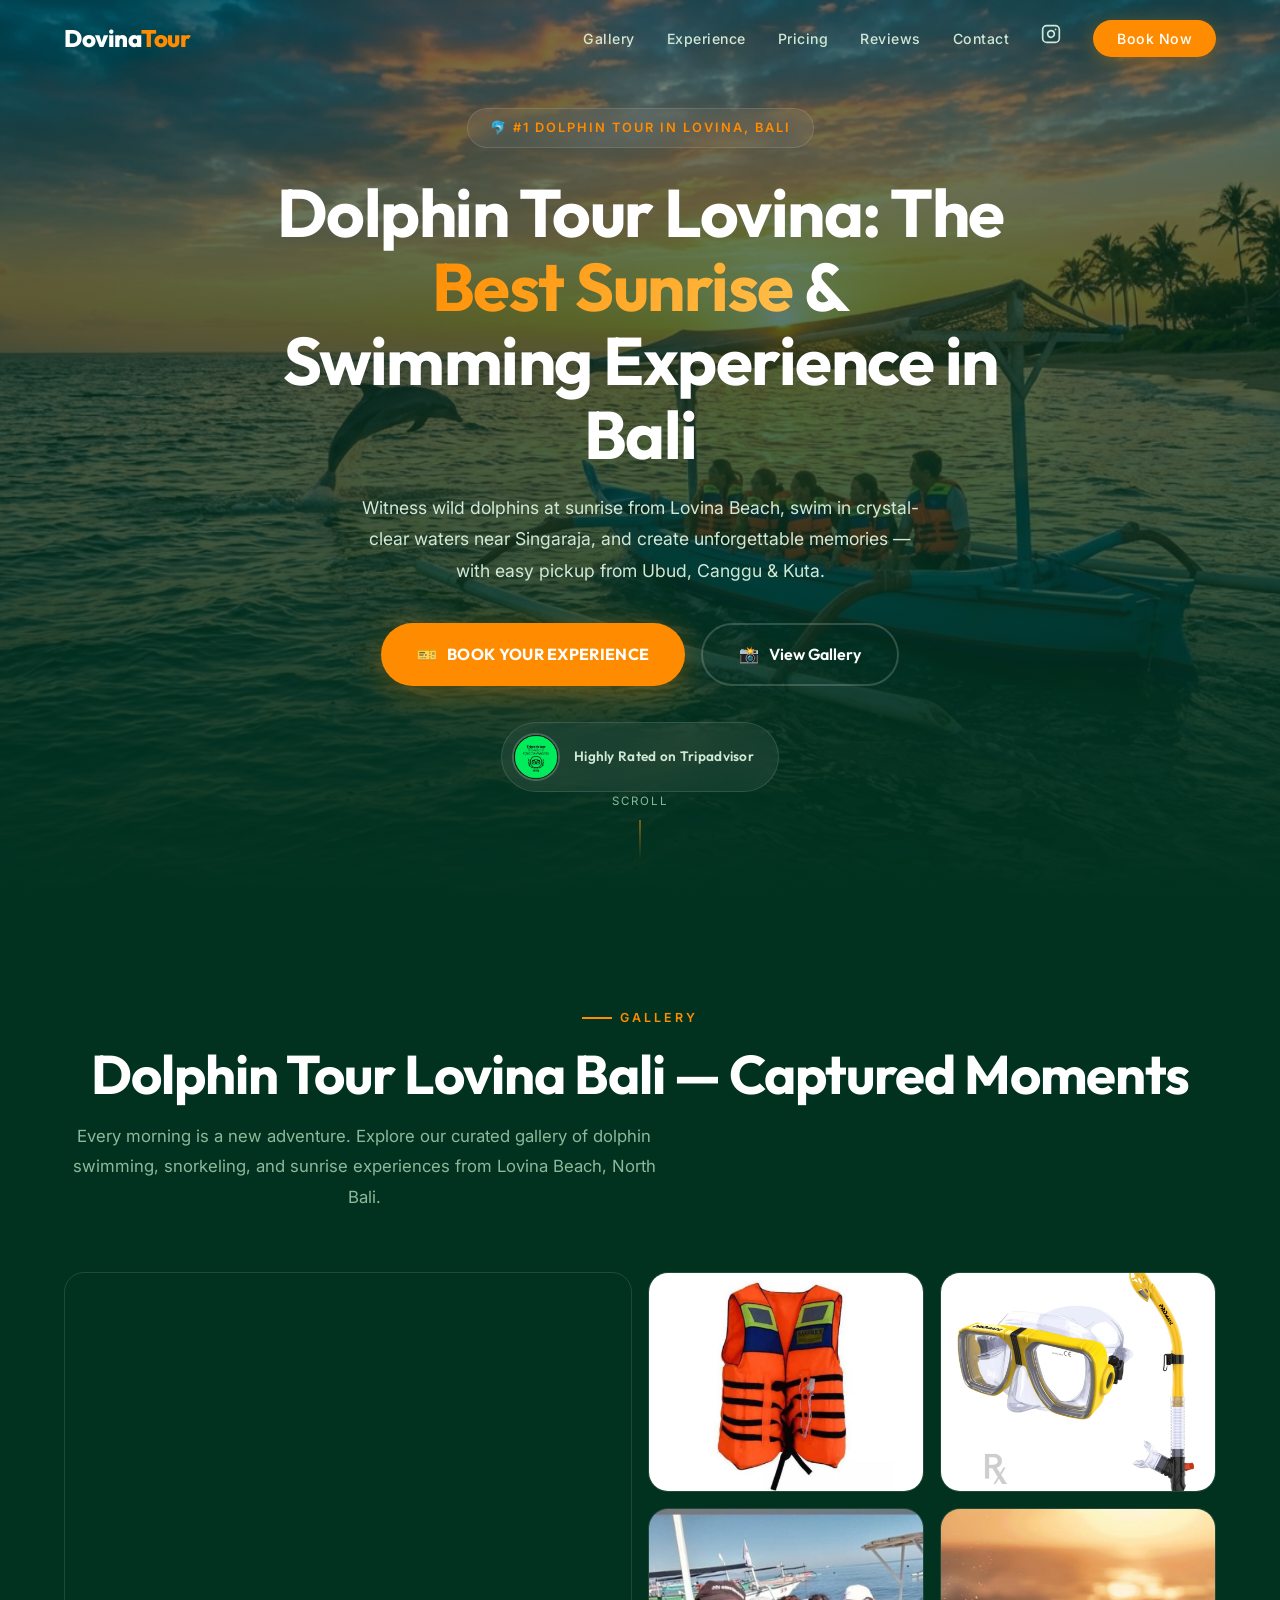
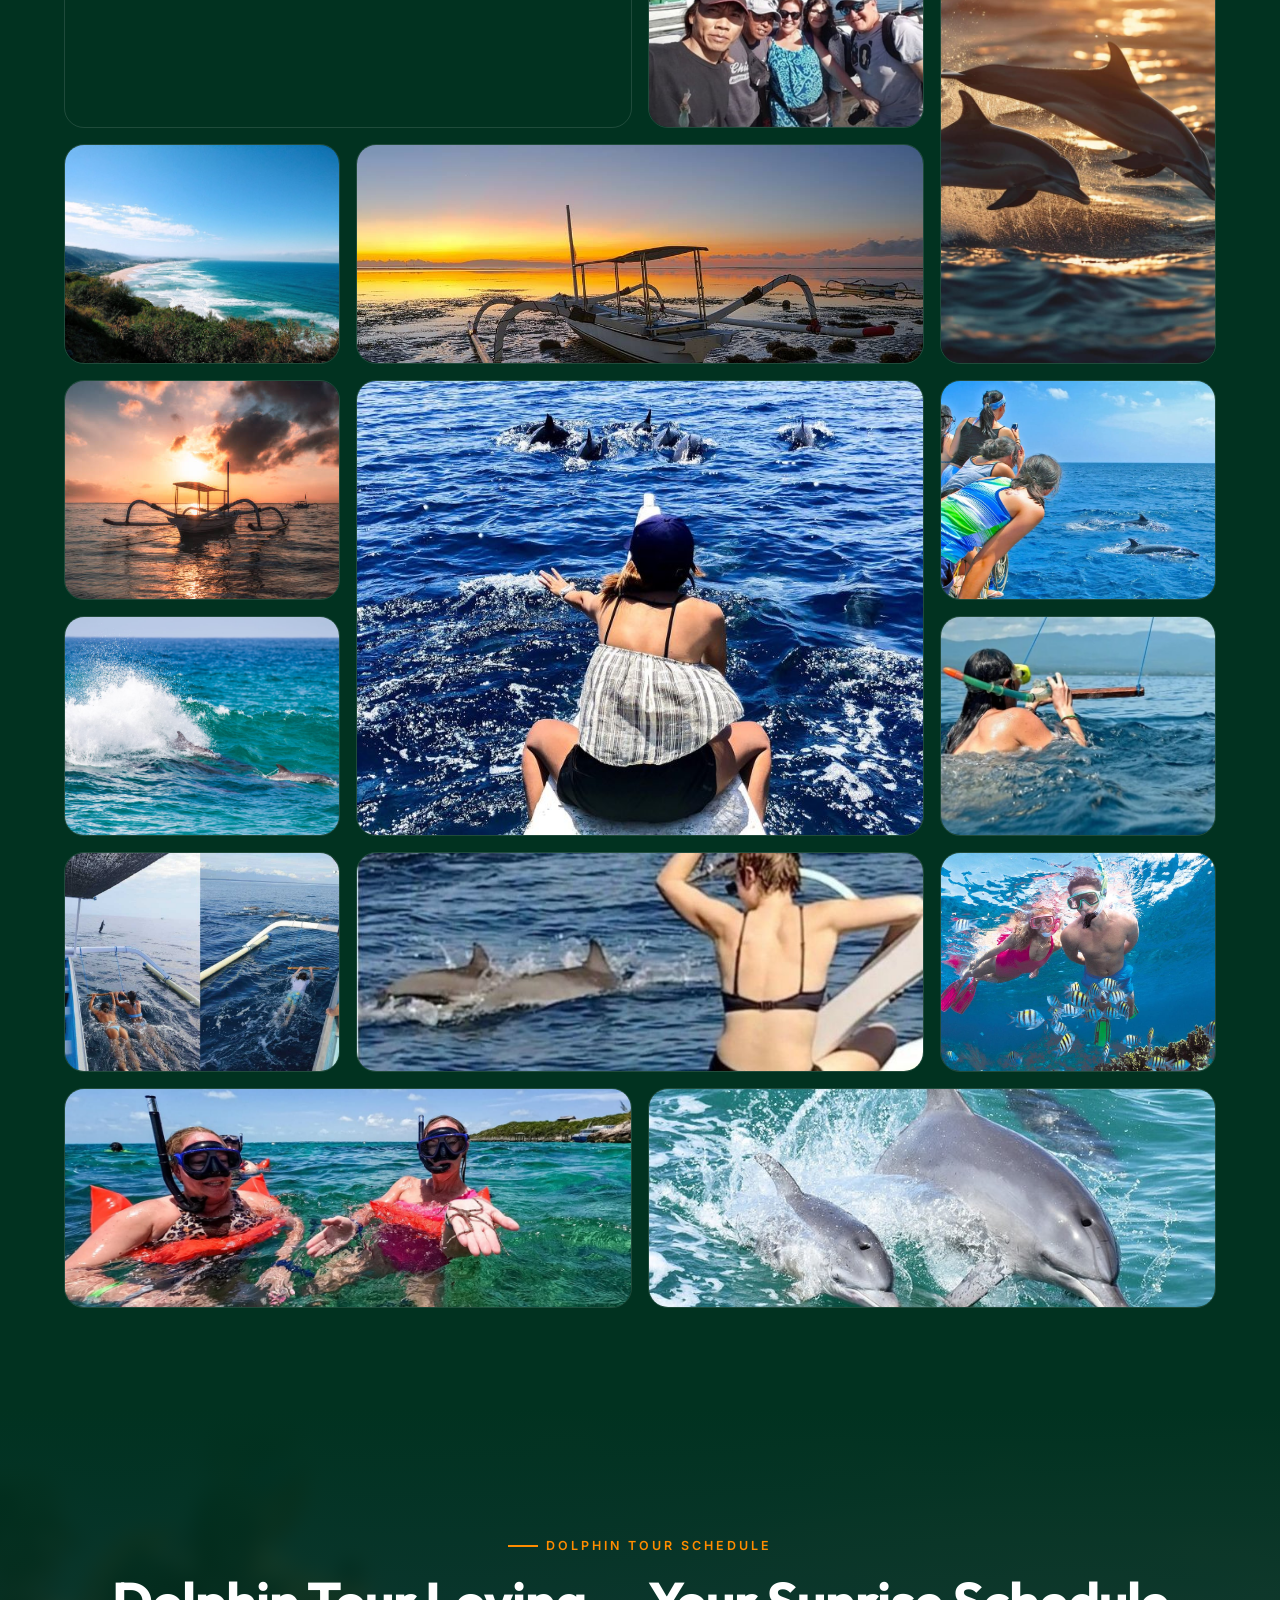
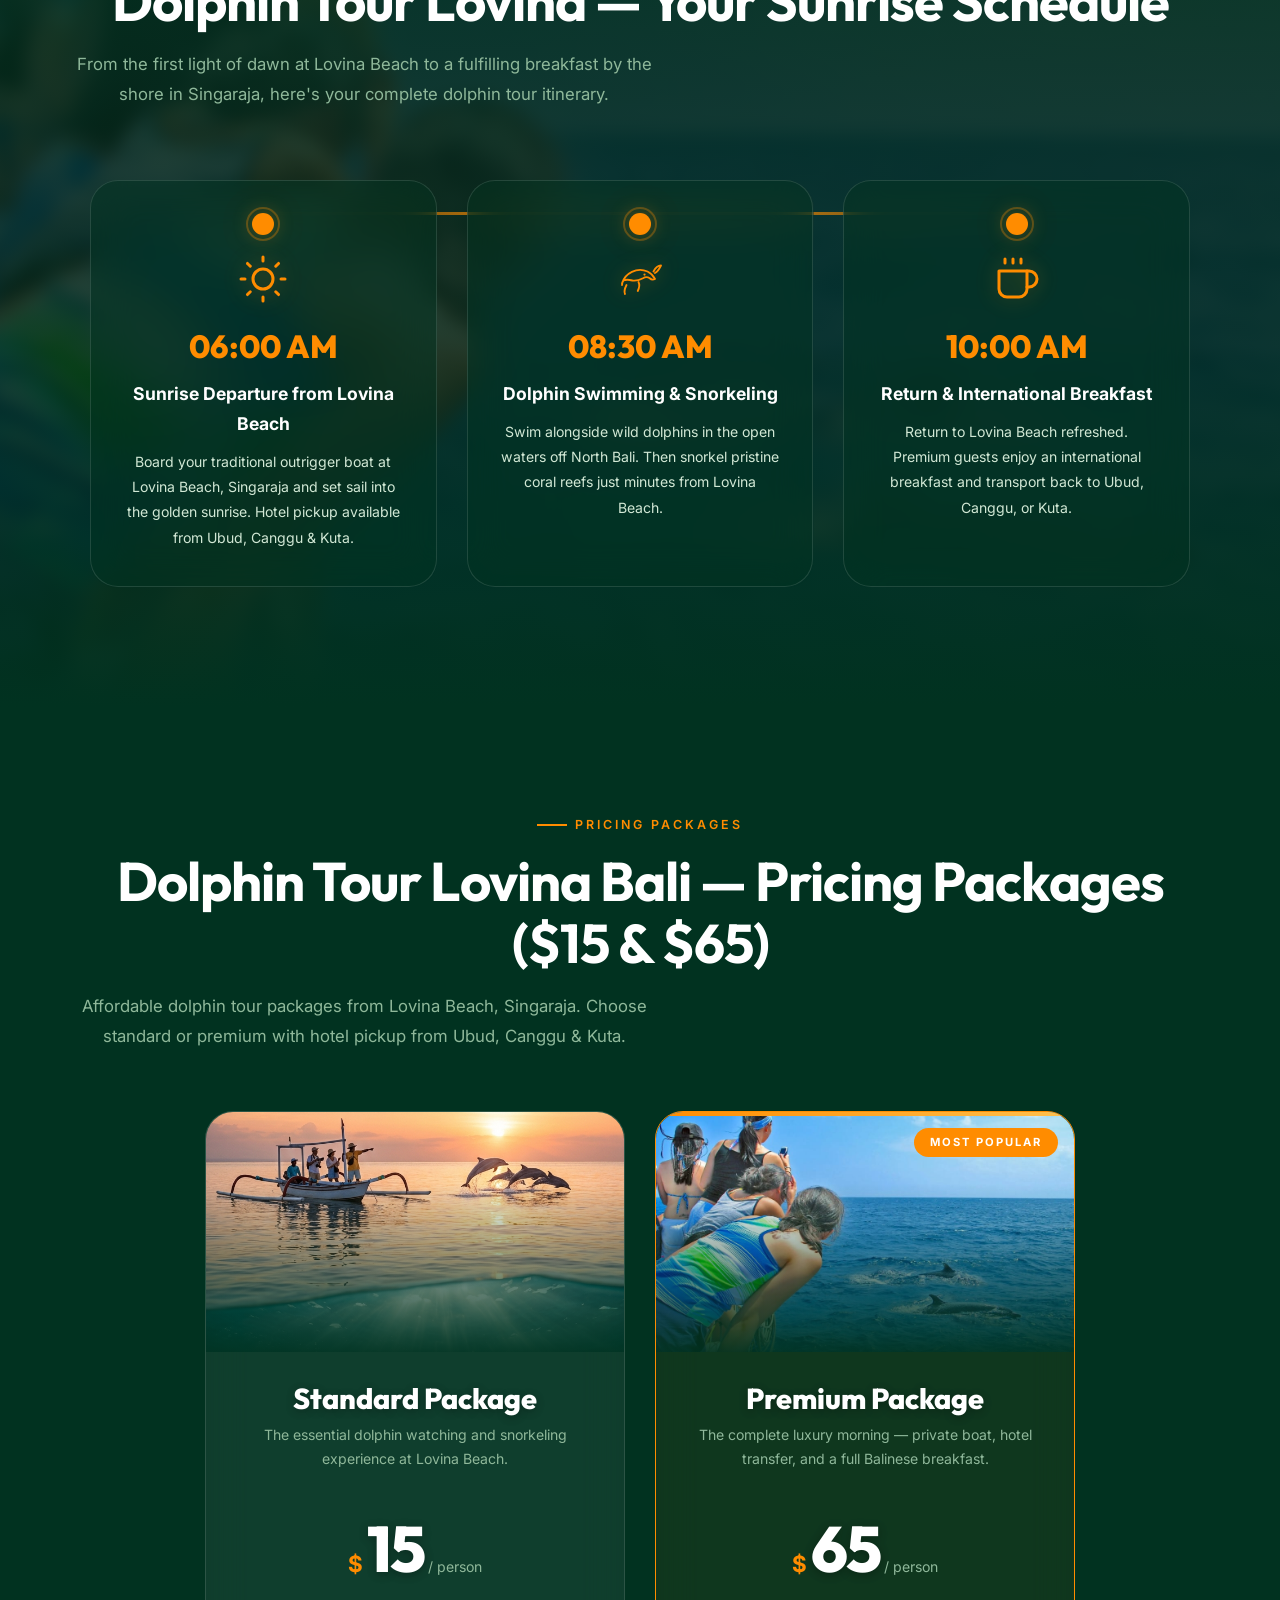
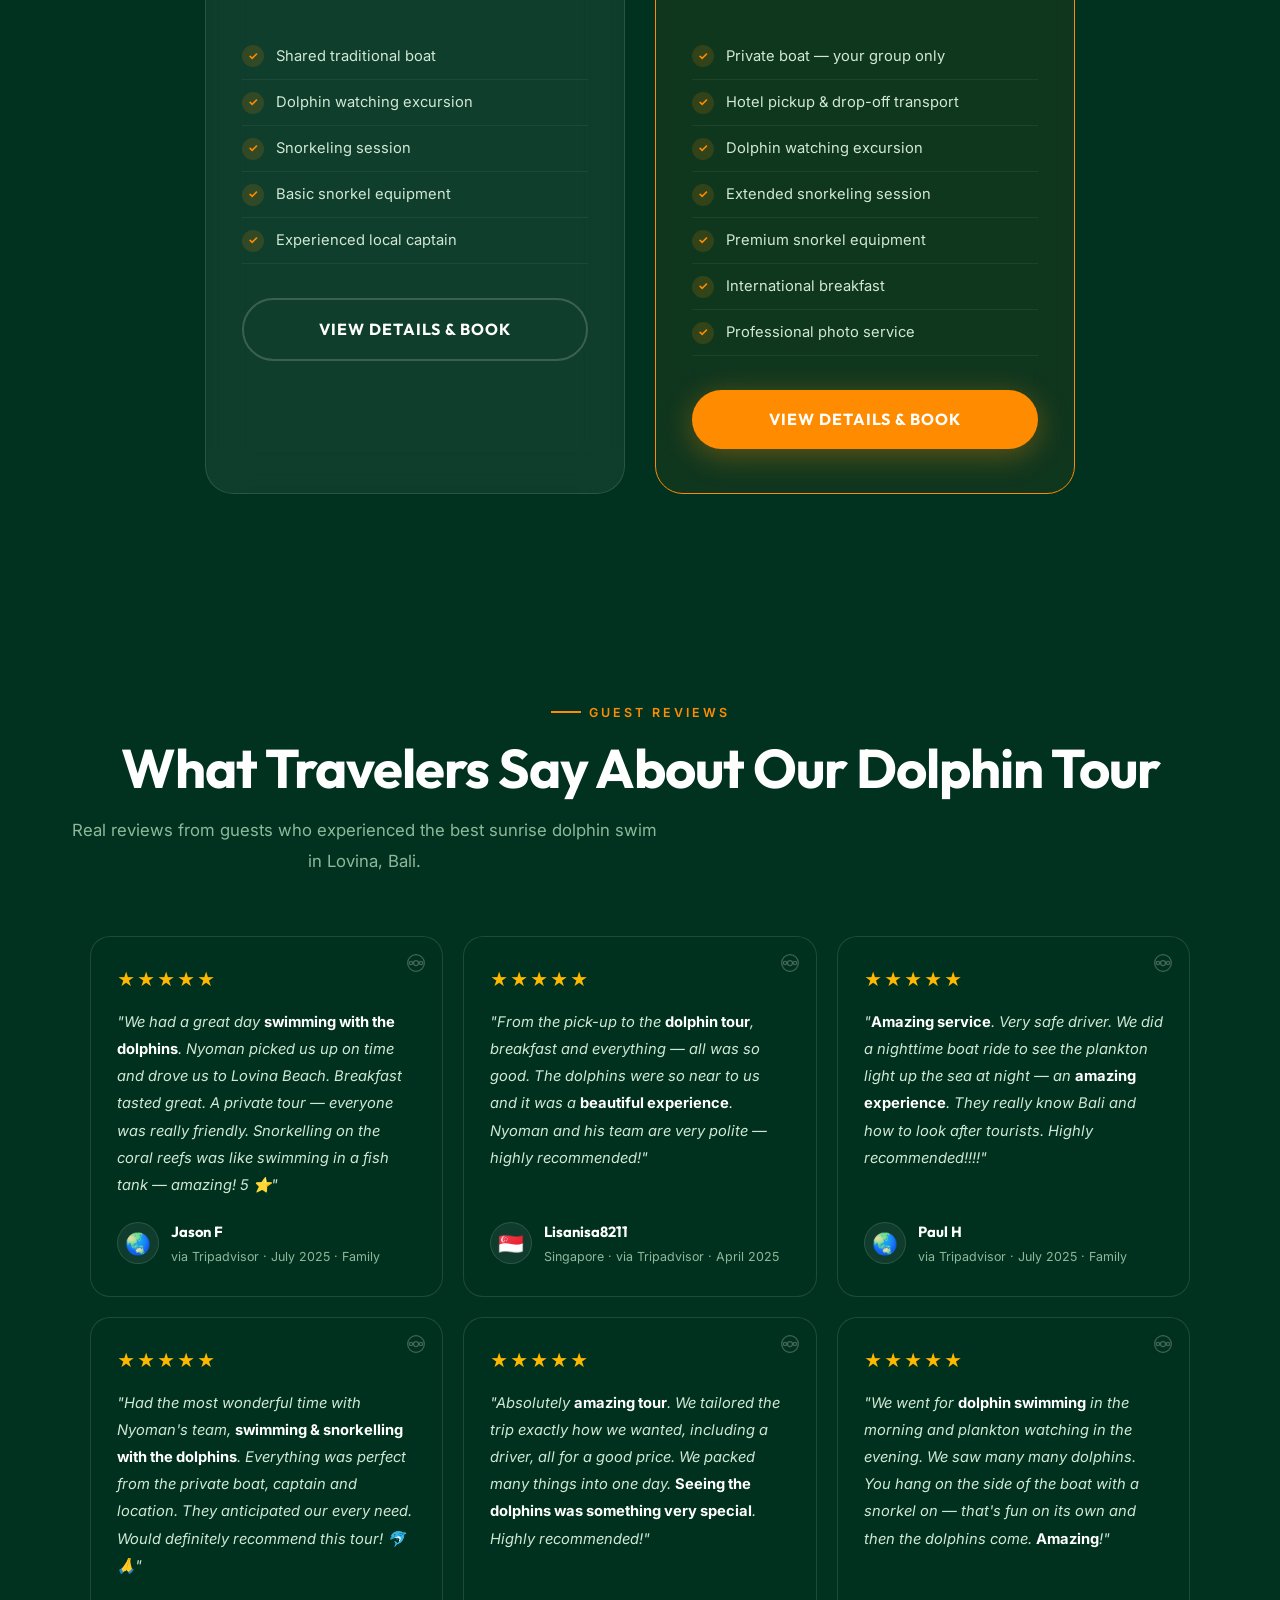
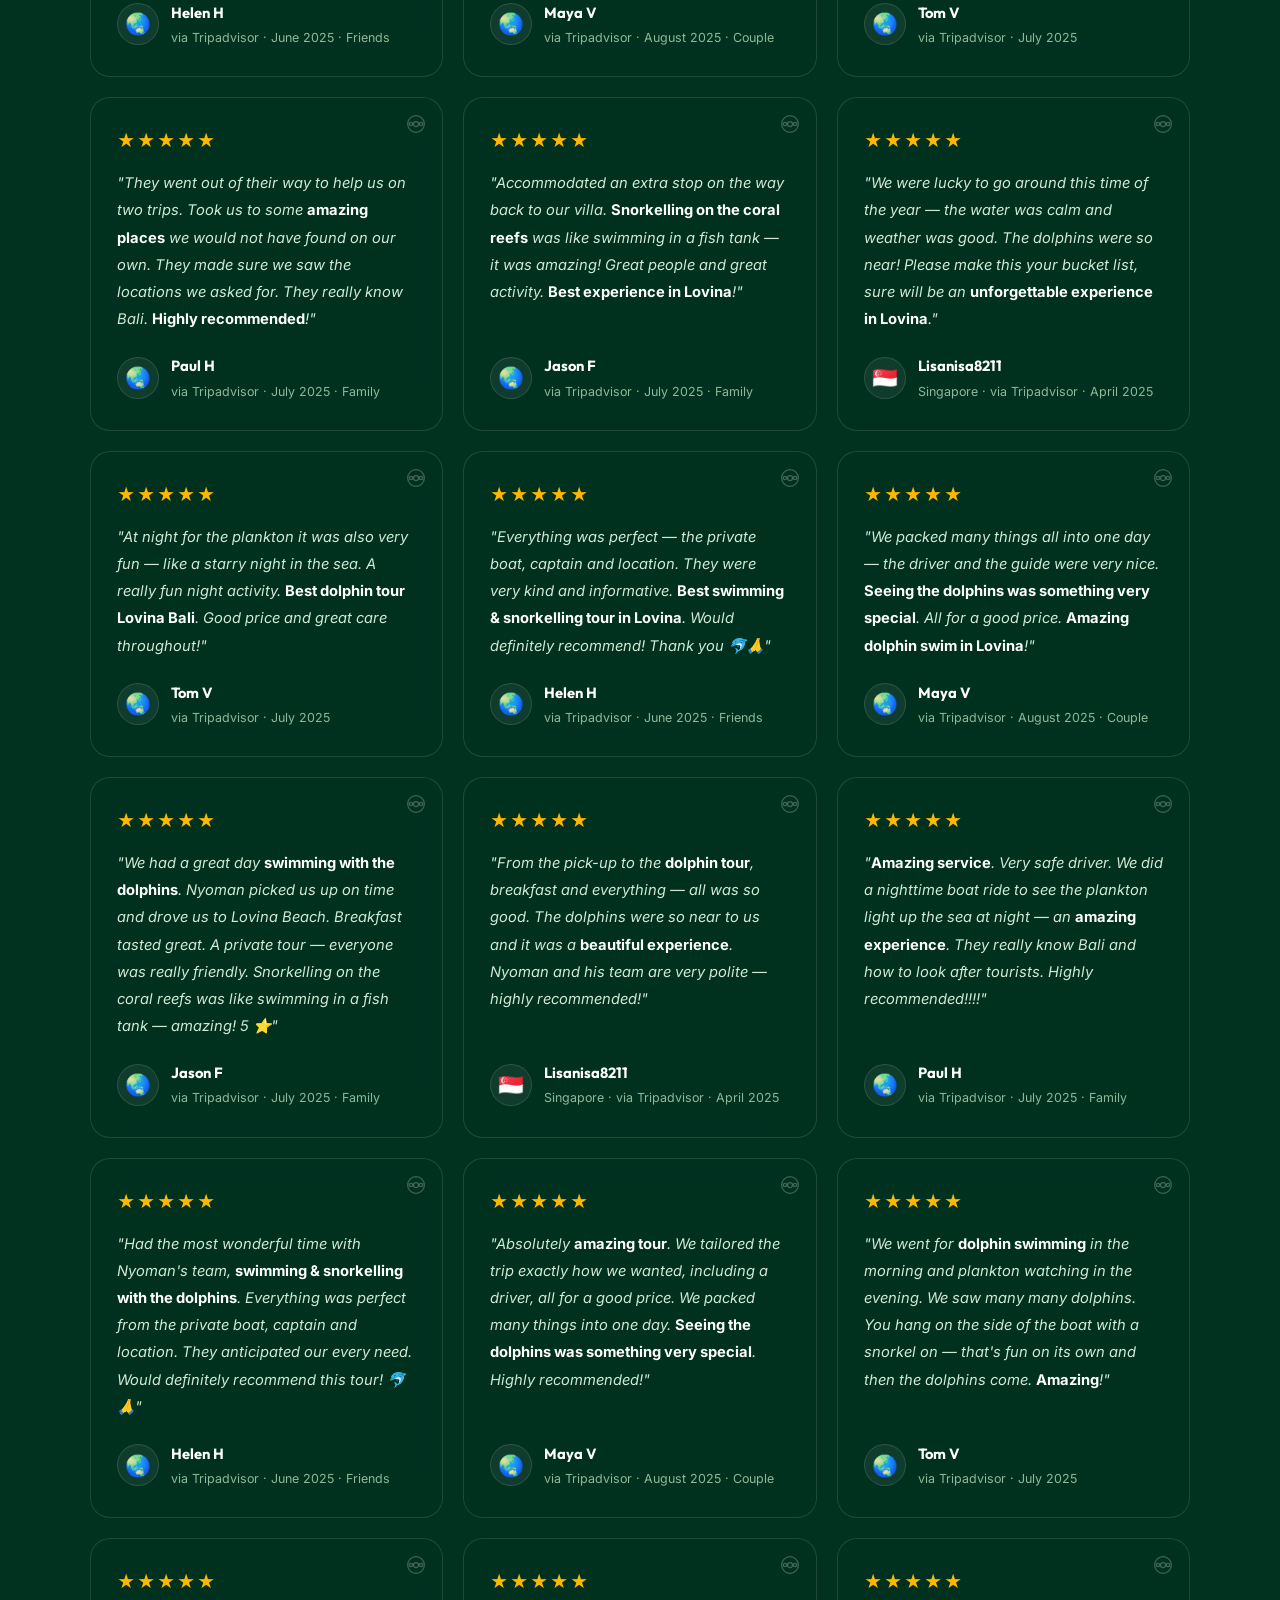
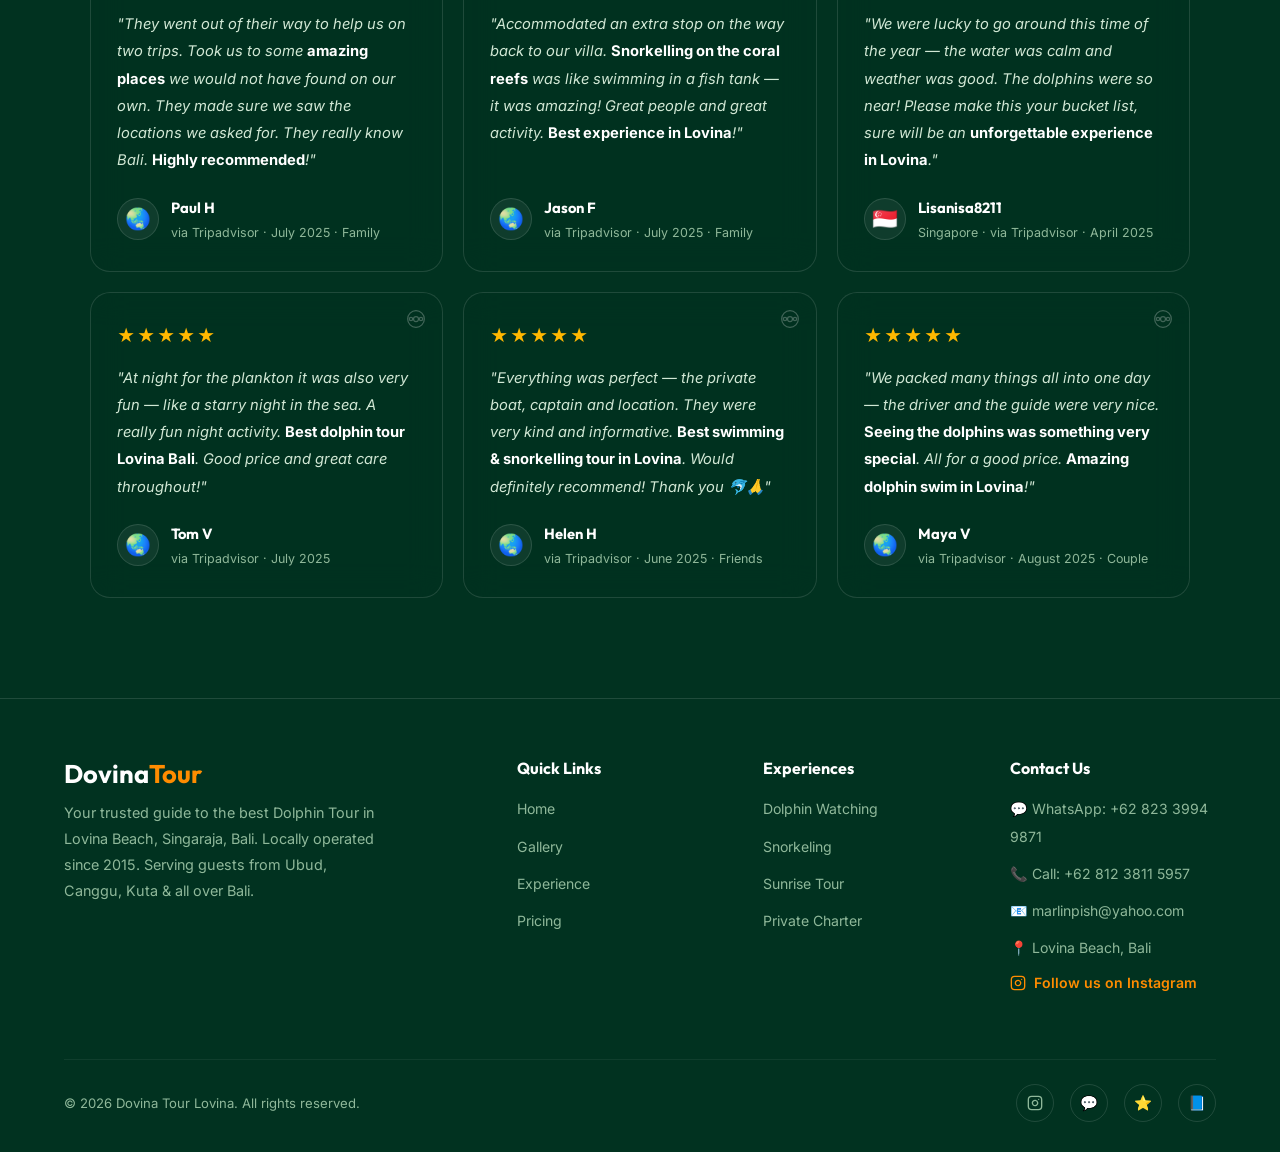
==== commit 24df6d27: "Swap order: Pricing section is now above Guest Reviews" ====
--- a/index.html
+++ b/index.html
@@ -322,537 +322,6 @@
     </div>
   </section>
 
-  <!-- ===== TESTIMONIALS ===== -->
-  <section class="testimonials-section" id="testimonials">
-    <div class="container">
-      <div class="testimonials-header reveal">
-        <div class="section-tag">Guest Reviews</div>
-        <h2 class="section-title">What Travelers Say About Our Dolphin Tour</h2>
-        <p class="section-subtitle">Real reviews from guests who experienced the best sunrise dolphin swim in Lovina,
-          Bali.</p>
-      </div>
-
-      <div class="testimonials-grid">
-        <!-- Row 1 -->
-        <div class="testi-card reveal">
-          <div class="testi-tripadvisor"><svg xmlns="http://www.w3.org/2000/svg" width="20" height="20"
-              viewBox="0 0 24 24" fill="none" stroke="currentColor" stroke-width="1.5">
-              <circle cx="12" cy="12" r="10" />
-              <circle cx="12" cy="12" r="3" />
-              <circle cx="6" cy="12" r="2" />
-              <circle cx="18" cy="12" r="2" />
-            </svg></div>
-          <div class="testi-stars">★★★★★</div>
-          <p class="testi-text">"We had a great day <strong>swimming with the dolphins</strong>. Nyoman picked us up on
-            time and drove us to Lovina Beach. Breakfast tasted great. A private tour — everyone was really friendly.
-            Snorkelling on the coral reefs was like swimming in a fish tank — amazing! 5 ⭐"</p>
-          <div class="testi-author">
-            <div class="testi-avatar">🌏</div>
-            <div>
-              <div class="testi-name">Jason F</div>
-              <div class="testi-origin">via Tripadvisor · July 2025 · Family</div>
-            </div>
-          </div>
-        </div>
-
-        <div class="testi-card reveal">
-          <div class="testi-tripadvisor"><svg xmlns="http://www.w3.org/2000/svg" width="20" height="20"
-              viewBox="0 0 24 24" fill="none" stroke="currentColor" stroke-width="1.5">
-              <circle cx="12" cy="12" r="10" />
-              <circle cx="12" cy="12" r="3" />
-              <circle cx="6" cy="12" r="2" />
-              <circle cx="18" cy="12" r="2" />
-            </svg></div>
-          <div class="testi-stars">★★★★★</div>
-          <p class="testi-text">"From the pick-up to the <strong>dolphin tour</strong>, breakfast and everything — all
-            was so good. The dolphins were so near to us and it was a <strong>beautiful experience</strong>. Nyoman and
-            his team are very polite — highly recommended!"</p>
-          <div class="testi-author">
-            <div class="testi-avatar">🇸🇬</div>
-            <div>
-              <div class="testi-name">Lisanisa8211</div>
-              <div class="testi-origin">Singapore · via Tripadvisor · April 2025</div>
-            </div>
-          </div>
-        </div>
-
-        <div class="testi-card reveal">
-          <div class="testi-tripadvisor"><svg xmlns="http://www.w3.org/2000/svg" width="20" height="20"
-              viewBox="0 0 24 24" fill="none" stroke="currentColor" stroke-width="1.5">
-              <circle cx="12" cy="12" r="10" />
-              <circle cx="12" cy="12" r="3" />
-              <circle cx="6" cy="12" r="2" />
-              <circle cx="18" cy="12" r="2" />
-            </svg></div>
-          <div class="testi-stars">★★★★★</div>
-          <p class="testi-text">"<strong>Amazing service</strong>. Very safe driver. We did a nighttime boat ride to see
-            the plankton light up the sea at night — an <strong>amazing experience</strong>. They really know Bali and
-            how to look after tourists. Highly recommended!!!!"</p>
-          <div class="testi-author">
-            <div class="testi-avatar">🌏</div>
-            <div>
-              <div class="testi-name">Paul H</div>
-              <div class="testi-origin">via Tripadvisor · July 2025 · Family</div>
-            </div>
-          </div>
-        </div>
-
-        <!-- Row 2 -->
-        <div class="testi-card reveal">
-          <div class="testi-tripadvisor"><svg xmlns="http://www.w3.org/2000/svg" width="20" height="20"
-              viewBox="0 0 24 24" fill="none" stroke="currentColor" stroke-width="1.5">
-              <circle cx="12" cy="12" r="10" />
-              <circle cx="12" cy="12" r="3" />
-              <circle cx="6" cy="12" r="2" />
-              <circle cx="18" cy="12" r="2" />
-            </svg></div>
-          <div class="testi-stars">★★★★★</div>
-          <p class="testi-text">"Had the most wonderful time with Nyoman's team, <strong>swimming & snorkelling with the
-              dolphins</strong>. Everything was perfect from the private boat, captain and location. They anticipated
-            our every need. Would definitely recommend this tour! 🐬🙏"</p>
-          <div class="testi-author">
-            <div class="testi-avatar">🌏</div>
-            <div>
-              <div class="testi-name">Helen H</div>
-              <div class="testi-origin">via Tripadvisor · June 2025 · Friends</div>
-            </div>
-          </div>
-        </div>
-
-        <div class="testi-card reveal">
-          <div class="testi-tripadvisor"><svg xmlns="http://www.w3.org/2000/svg" width="20" height="20"
-              viewBox="0 0 24 24" fill="none" stroke="currentColor" stroke-width="1.5">
-              <circle cx="12" cy="12" r="10" />
-              <circle cx="12" cy="12" r="3" />
-              <circle cx="6" cy="12" r="2" />
-              <circle cx="18" cy="12" r="2" />
-            </svg></div>
-          <div class="testi-stars">★★★★★</div>
-          <p class="testi-text">"Absolutely <strong>amazing tour</strong>. We tailored the trip exactly how we wanted,
-            including a driver, all for a good price. We packed many things into one day. <strong>Seeing the dolphins
-              was something very special</strong>. Highly recommended!"</p>
-          <div class="testi-author">
-            <div class="testi-avatar">🌏</div>
-            <div>
-              <div class="testi-name">Maya V</div>
-              <div class="testi-origin">via Tripadvisor · August 2025 · Couple</div>
-            </div>
-          </div>
-        </div>
-
-        <div class="testi-card reveal">
-          <div class="testi-tripadvisor"><svg xmlns="http://www.w3.org/2000/svg" width="20" height="20"
-              viewBox="0 0 24 24" fill="none" stroke="currentColor" stroke-width="1.5">
-              <circle cx="12" cy="12" r="10" />
-              <circle cx="12" cy="12" r="3" />
-              <circle cx="6" cy="12" r="2" />
-              <circle cx="18" cy="12" r="2" />
-            </svg></div>
-          <div class="testi-stars">★★★★★</div>
-          <p class="testi-text">"We went for <strong>dolphin swimming</strong> in the morning and plankton watching in
-            the evening. We saw many many dolphins. You hang on the side of the boat with a snorkel on — that's fun on
-            its own and then the dolphins come. <strong>Amazing</strong>!"</p>
-          <div class="testi-author">
-            <div class="testi-avatar">🌏</div>
-            <div>
-              <div class="testi-name">Tom V</div>
-              <div class="testi-origin">via Tripadvisor · July 2025</div>
-            </div>
-          </div>
-        </div>
-
-        <!-- Row 3 -->
-        <div class="testi-card reveal">
-          <div class="testi-tripadvisor"><svg xmlns="http://www.w3.org/2000/svg" width="20" height="20"
-              viewBox="0 0 24 24" fill="none" stroke="currentColor" stroke-width="1.5">
-              <circle cx="12" cy="12" r="10" />
-              <circle cx="12" cy="12" r="3" />
-              <circle cx="6" cy="12" r="2" />
-              <circle cx="18" cy="12" r="2" />
-            </svg></div>
-          <div class="testi-stars">★★★★★</div>
-          <p class="testi-text">"They went out of their way to help us on two trips. Took us to some <strong>amazing
-              places</strong> we would not have found on our own. They made sure we saw the locations we asked for. They
-            really know Bali. <strong>Highly recommended</strong>!"</p>
-          <div class="testi-author">
-            <div class="testi-avatar">🌏</div>
-            <div>
-              <div class="testi-name">Paul H</div>
-              <div class="testi-origin">via Tripadvisor · July 2025 · Family</div>
-            </div>
-          </div>
-        </div>
-
-        <div class="testi-card reveal">
-          <div class="testi-tripadvisor"><svg xmlns="http://www.w3.org/2000/svg" width="20" height="20"
-              viewBox="0 0 24 24" fill="none" stroke="currentColor" stroke-width="1.5">
-              <circle cx="12" cy="12" r="10" />
-              <circle cx="12" cy="12" r="3" />
-              <circle cx="6" cy="12" r="2" />
-              <circle cx="18" cy="12" r="2" />
-            </svg></div>
-          <div class="testi-stars">★★★★★</div>
-          <p class="testi-text">"Accommodated an extra stop on the way back to our villa. <strong>Snorkelling on the
-              coral reefs</strong> was like swimming in a fish tank — it was amazing! Great people and great activity.
-            <strong>Best experience in Lovina</strong>!"
-          </p>
-          <div class="testi-author">
-            <div class="testi-avatar">🌏</div>
-            <div>
-              <div class="testi-name">Jason F</div>
-              <div class="testi-origin">via Tripadvisor · July 2025 · Family</div>
-            </div>
-          </div>
-        </div>
-
-        <div class="testi-card reveal">
-          <div class="testi-tripadvisor"><svg xmlns="http://www.w3.org/2000/svg" width="20" height="20"
-              viewBox="0 0 24 24" fill="none" stroke="currentColor" stroke-width="1.5">
-              <circle cx="12" cy="12" r="10" />
-              <circle cx="12" cy="12" r="3" />
-              <circle cx="6" cy="12" r="2" />
-              <circle cx="18" cy="12" r="2" />
-            </svg></div>
-          <div class="testi-stars">★★★★★</div>
-          <p class="testi-text">"We were lucky to go around this time of the year — the water was calm and weather was
-            good. The dolphins were so near! Please make this your bucket list, sure will be an <strong>unforgettable
-              experience in Lovina</strong>."</p>
-          <div class="testi-author">
-            <div class="testi-avatar">🇸🇬</div>
-            <div>
-              <div class="testi-name">Lisanisa8211</div>
-              <div class="testi-origin">Singapore · via Tripadvisor · April 2025</div>
-            </div>
-          </div>
-        </div>
-
-        <!-- Row 4 -->
-        <div class="testi-card reveal">
-          <div class="testi-tripadvisor"><svg xmlns="http://www.w3.org/2000/svg" width="20" height="20"
-              viewBox="0 0 24 24" fill="none" stroke="currentColor" stroke-width="1.5">
-              <circle cx="12" cy="12" r="10" />
-              <circle cx="12" cy="12" r="3" />
-              <circle cx="6" cy="12" r="2" />
-              <circle cx="18" cy="12" r="2" />
-            </svg></div>
-          <div class="testi-stars">★★★★★</div>
-          <p class="testi-text">"At night for the plankton it was also very fun — like a starry night in the sea. A
-            really fun night activity. <strong>Best dolphin tour Lovina Bali</strong>. Good price and great care
-            throughout!"</p>
-          <div class="testi-author">
-            <div class="testi-avatar">🌏</div>
-            <div>
-              <div class="testi-name">Tom V</div>
-              <div class="testi-origin">via Tripadvisor · July 2025</div>
-            </div>
-          </div>
-        </div>
-
-        <div class="testi-card reveal">
-          <div class="testi-tripadvisor"><svg xmlns="http://www.w3.org/2000/svg" width="20" height="20"
-              viewBox="0 0 24 24" fill="none" stroke="currentColor" stroke-width="1.5">
-              <circle cx="12" cy="12" r="10" />
-              <circle cx="12" cy="12" r="3" />
-              <circle cx="6" cy="12" r="2" />
-              <circle cx="18" cy="12" r="2" />
-            </svg></div>
-          <div class="testi-stars">★★★★★</div>
-          <p class="testi-text">"Everything was perfect — the private boat, captain and location. They were very kind
-            and informative. <strong>Best swimming & snorkelling tour in Lovina</strong>. Would definitely recommend!
-            Thank you 🐬🙏"</p>
-          <div class="testi-author">
-            <div class="testi-avatar">🌏</div>
-            <div>
-              <div class="testi-name">Helen H</div>
-              <div class="testi-origin">via Tripadvisor · June 2025 · Friends</div>
-            </div>
-          </div>
-        </div>
-
-        <div class="testi-card reveal">
-          <div class="testi-tripadvisor"><svg xmlns="http://www.w3.org/2000/svg" width="20" height="20"
-              viewBox="0 0 24 24" fill="none" stroke="currentColor" stroke-width="1.5">
-              <circle cx="12" cy="12" r="10" />
-              <circle cx="12" cy="12" r="3" />
-              <circle cx="6" cy="12" r="2" />
-              <circle cx="18" cy="12" r="2" />
-            </svg></div>
-          <div class="testi-stars">★★★★★</div>
-          <p class="testi-text">"We packed many things all into one day — the driver and the guide were very nice.
-            <strong>Seeing the dolphins was something very special</strong>. All for a good price. <strong>Amazing
-              dolphin swim in Lovina</strong>!"
-          </p>
-          <div class="testi-author">
-            <div class="testi-avatar">🌏</div>
-            <div>
-              <div class="testi-name">Maya V</div>
-              <div class="testi-origin">via Tripadvisor · August 2025 · Couple</div>
-            </div>
-          </div>
-        </div>
-
-        <!-- Duplicated row 4-6 -->
-        <!-- Row 1 -->
-        <div class="testi-card reveal">
-          <div class="testi-tripadvisor"><svg xmlns="http://www.w3.org/2000/svg" width="20" height="20"
-              viewBox="0 0 24 24" fill="none" stroke="currentColor" stroke-width="1.5">
-              <circle cx="12" cy="12" r="10" />
-              <circle cx="12" cy="12" r="3" />
-              <circle cx="6" cy="12" r="2" />
-              <circle cx="18" cy="12" r="2" />
-            </svg></div>
-          <div class="testi-stars">★★★★★</div>
-          <p class="testi-text">"We had a great day <strong>swimming with the dolphins</strong>. Nyoman picked us up on
-            time and drove us to Lovina Beach. Breakfast tasted great. A private tour — everyone was really friendly.
-            Snorkelling on the coral reefs was like swimming in a fish tank — amazing! 5 ⭐"</p>
-          <div class="testi-author">
-            <div class="testi-avatar">🌏</div>
-            <div>
-              <div class="testi-name">Jason F</div>
-              <div class="testi-origin">via Tripadvisor · July 2025 · Family</div>
-            </div>
-          </div>
-        </div>
-
-        <div class="testi-card reveal">
-          <div class="testi-tripadvisor"><svg xmlns="http://www.w3.org/2000/svg" width="20" height="20"
-              viewBox="0 0 24 24" fill="none" stroke="currentColor" stroke-width="1.5">
-              <circle cx="12" cy="12" r="10" />
-              <circle cx="12" cy="12" r="3" />
-              <circle cx="6" cy="12" r="2" />
-              <circle cx="18" cy="12" r="2" />
-            </svg></div>
-          <div class="testi-stars">★★★★★</div>
-          <p class="testi-text">"From the pick-up to the <strong>dolphin tour</strong>, breakfast and everything — all
-            was so good. The dolphins were so near to us and it was a <strong>beautiful experience</strong>. Nyoman and
-            his team are very polite — highly recommended!"</p>
-          <div class="testi-author">
-            <div class="testi-avatar">🇸🇬</div>
-            <div>
-              <div class="testi-name">Lisanisa8211</div>
-              <div class="testi-origin">Singapore · via Tripadvisor · April 2025</div>
-            </div>
-          </div>
-        </div>
-
-        <div class="testi-card reveal">
-          <div class="testi-tripadvisor"><svg xmlns="http://www.w3.org/2000/svg" width="20" height="20"
-              viewBox="0 0 24 24" fill="none" stroke="currentColor" stroke-width="1.5">
-              <circle cx="12" cy="12" r="10" />
-              <circle cx="12" cy="12" r="3" />
-              <circle cx="6" cy="12" r="2" />
-              <circle cx="18" cy="12" r="2" />
-            </svg></div>
-          <div class="testi-stars">★★★★★</div>
-          <p class="testi-text">"<strong>Amazing service</strong>. Very safe driver. We did a nighttime boat ride to see
-            the plankton light up the sea at night — an <strong>amazing experience</strong>. They really know Bali and
-            how to look after tourists. Highly recommended!!!!"</p>
-          <div class="testi-author">
-            <div class="testi-avatar">🌏</div>
-            <div>
-              <div class="testi-name">Paul H</div>
-              <div class="testi-origin">via Tripadvisor · July 2025 · Family</div>
-            </div>
-          </div>
-        </div>
-
-        <!-- Row 2 -->
-        <div class="testi-card reveal">
-          <div class="testi-tripadvisor"><svg xmlns="http://www.w3.org/2000/svg" width="20" height="20"
-              viewBox="0 0 24 24" fill="none" stroke="currentColor" stroke-width="1.5">
-              <circle cx="12" cy="12" r="10" />
-              <circle cx="12" cy="12" r="3" />
-              <circle cx="6" cy="12" r="2" />
-              <circle cx="18" cy="12" r="2" />
-            </svg></div>
-          <div class="testi-stars">★★★★★</div>
-          <p class="testi-text">"Had the most wonderful time with Nyoman's team, <strong>swimming & snorkelling with the
-              dolphins</strong>. Everything was perfect from the private boat, captain and location. They anticipated
-            our every need. Would definitely recommend this tour! 🐬🙏"</p>
-          <div class="testi-author">
-            <div class="testi-avatar">🌏</div>
-            <div>
-              <div class="testi-name">Helen H</div>
-              <div class="testi-origin">via Tripadvisor · June 2025 · Friends</div>
-            </div>
-          </div>
-        </div>
-
-        <div class="testi-card reveal">
-          <div class="testi-tripadvisor"><svg xmlns="http://www.w3.org/2000/svg" width="20" height="20"
-              viewBox="0 0 24 24" fill="none" stroke="currentColor" stroke-width="1.5">
-              <circle cx="12" cy="12" r="10" />
-              <circle cx="12" cy="12" r="3" />
-              <circle cx="6" cy="12" r="2" />
-              <circle cx="18" cy="12" r="2" />
-            </svg></div>
-          <div class="testi-stars">★★★★★</div>
-          <p class="testi-text">"Absolutely <strong>amazing tour</strong>. We tailored the trip exactly how we wanted,
-            including a driver, all for a good price. We packed many things into one day. <strong>Seeing the dolphins
-              was something very special</strong>. Highly recommended!"</p>
-          <div class="testi-author">
-            <div class="testi-avatar">🌏</div>
-            <div>
-              <div class="testi-name">Maya V</div>
-              <div class="testi-origin">via Tripadvisor · August 2025 · Couple</div>
-            </div>
-          </div>
-        </div>
-
-        <div class="testi-card reveal">
-          <div class="testi-tripadvisor"><svg xmlns="http://www.w3.org/2000/svg" width="20" height="20"
-              viewBox="0 0 24 24" fill="none" stroke="currentColor" stroke-width="1.5">
-              <circle cx="12" cy="12" r="10" />
-              <circle cx="12" cy="12" r="3" />
-              <circle cx="6" cy="12" r="2" />
-              <circle cx="18" cy="12" r="2" />
-            </svg></div>
-          <div class="testi-stars">★★★★★</div>
-          <p class="testi-text">"We went for <strong>dolphin swimming</strong> in the morning and plankton watching in
-            the evening. We saw many many dolphins. You hang on the side of the boat with a snorkel on — that's fun on
-            its own and then the dolphins come. <strong>Amazing</strong>!"</p>
-          <div class="testi-author">
-            <div class="testi-avatar">🌏</div>
-            <div>
-              <div class="testi-name">Tom V</div>
-              <div class="testi-origin">via Tripadvisor · July 2025</div>
-            </div>
-          </div>
-        </div>
-
-        <!-- Row 3 -->
-        <div class="testi-card reveal">
-          <div class="testi-tripadvisor"><svg xmlns="http://www.w3.org/2000/svg" width="20" height="20"
-              viewBox="0 0 24 24" fill="none" stroke="currentColor" stroke-width="1.5">
-              <circle cx="12" cy="12" r="10" />
-              <circle cx="12" cy="12" r="3" />
-              <circle cx="6" cy="12" r="2" />
-              <circle cx="18" cy="12" r="2" />
-            </svg></div>
-          <div class="testi-stars">★★★★★</div>
-          <p class="testi-text">"They went out of their way to help us on two trips. Took us to some <strong>amazing
-              places</strong> we would not have found on our own. They made sure we saw the locations we asked for. They
-            really know Bali. <strong>Highly recommended</strong>!"</p>
-          <div class="testi-author">
-            <div class="testi-avatar">🌏</div>
-            <div>
-              <div class="testi-name">Paul H</div>
-              <div class="testi-origin">via Tripadvisor · July 2025 · Family</div>
-            </div>
-          </div>
-        </div>
-
-        <div class="testi-card reveal">
-          <div class="testi-tripadvisor"><svg xmlns="http://www.w3.org/2000/svg" width="20" height="20"
-              viewBox="0 0 24 24" fill="none" stroke="currentColor" stroke-width="1.5">
-              <circle cx="12" cy="12" r="10" />
-              <circle cx="12" cy="12" r="3" />
-              <circle cx="6" cy="12" r="2" />
-              <circle cx="18" cy="12" r="2" />
-            </svg></div>
-          <div class="testi-stars">★★★★★</div>
-          <p class="testi-text">"Accommodated an extra stop on the way back to our villa. <strong>Snorkelling on the
-              coral reefs</strong> was like swimming in a fish tank — it was amazing! Great people and great activity.
-            <strong>Best experience in Lovina</strong>!"
-          </p>
-          <div class="testi-author">
-            <div class="testi-avatar">🌏</div>
-            <div>
-              <div class="testi-name">Jason F</div>
-              <div class="testi-origin">via Tripadvisor · July 2025 · Family</div>
-            </div>
-          </div>
-        </div>
-
-        <div class="testi-card reveal">
-          <div class="testi-tripadvisor"><svg xmlns="http://www.w3.org/2000/svg" width="20" height="20"
-              viewBox="0 0 24 24" fill="none" stroke="currentColor" stroke-width="1.5">
-              <circle cx="12" cy="12" r="10" />
-              <circle cx="12" cy="12" r="3" />
-              <circle cx="6" cy="12" r="2" />
-              <circle cx="18" cy="12" r="2" />
-            </svg></div>
-          <div class="testi-stars">★★★★★</div>
-          <p class="testi-text">"We were lucky to go around this time of the year — the water was calm and weather was
-            good. The dolphins were so near! Please make this your bucket list, sure will be an <strong>unforgettable
-              experience in Lovina</strong>."</p>
-          <div class="testi-author">
-            <div class="testi-avatar">🇸🇬</div>
-            <div>
-              <div class="testi-name">Lisanisa8211</div>
-              <div class="testi-origin">Singapore · via Tripadvisor · April 2025</div>
-            </div>
-          </div>
-        </div>
-
-        <!-- Row 4 -->
-        <div class="testi-card reveal">
-          <div class="testi-tripadvisor"><svg xmlns="http://www.w3.org/2000/svg" width="20" height="20"
-              viewBox="0 0 24 24" fill="none" stroke="currentColor" stroke-width="1.5">
-              <circle cx="12" cy="12" r="10" />
-              <circle cx="12" cy="12" r="3" />
-              <circle cx="6" cy="12" r="2" />
-              <circle cx="18" cy="12" r="2" />
-            </svg></div>
-          <div class="testi-stars">★★★★★</div>
-          <p class="testi-text">"At night for the plankton it was also very fun — like a starry night in the sea. A
-            really fun night activity. <strong>Best dolphin tour Lovina Bali</strong>. Good price and great care
-            throughout!"</p>
-          <div class="testi-author">
-            <div class="testi-avatar">🌏</div>
-            <div>
-              <div class="testi-name">Tom V</div>
-              <div class="testi-origin">via Tripadvisor · July 2025</div>
-            </div>
-          </div>
-        </div>
-
-        <div class="testi-card reveal">
-          <div class="testi-tripadvisor"><svg xmlns="http://www.w3.org/2000/svg" width="20" height="20"
-              viewBox="0 0 24 24" fill="none" stroke="currentColor" stroke-width="1.5">
-              <circle cx="12" cy="12" r="10" />
-              <circle cx="12" cy="12" r="3" />
-              <circle cx="6" cy="12" r="2" />
-              <circle cx="18" cy="12" r="2" />
-            </svg></div>
-          <div class="testi-stars">★★★★★</div>
-          <p class="testi-text">"Everything was perfect — the private boat, captain and location. They were very kind
-            and informative. <strong>Best swimming & snorkelling tour in Lovina</strong>. Would definitely recommend!
-            Thank you 🐬🙏"</p>
-          <div class="testi-author">
-            <div class="testi-avatar">🌏</div>
-            <div>
-              <div class="testi-name">Helen H</div>
-              <div class="testi-origin">via Tripadvisor · June 2025 · Friends</div>
-            </div>
-          </div>
-        </div>
-
-        <div class="testi-card reveal">
-          <div class="testi-tripadvisor"><svg xmlns="http://www.w3.org/2000/svg" width="20" height="20"
-              viewBox="0 0 24 24" fill="none" stroke="currentColor" stroke-width="1.5">
-              <circle cx="12" cy="12" r="10" />
-              <circle cx="12" cy="12" r="3" />
-              <circle cx="6" cy="12" r="2" />
-              <circle cx="18" cy="12" r="2" />
-            </svg></div>
-          <div class="testi-stars">★★★★★</div>
-          <p class="testi-text">"We packed many things all into one day — the driver and the guide were very nice.
-            <strong>Seeing the dolphins was something very special</strong>. All for a good price. <strong>Amazing
-              dolphin swim in Lovina</strong>!"
-          </p>
-          <div class="testi-author">
-            <div class="testi-avatar">🌏</div>
-            <div>
-              <div class="testi-name">Maya V</div>
-              <div class="testi-origin">via Tripadvisor · August 2025 · Couple</div>
-            </div>
-          </div>
-        </div>
-      </div>
-    </div>
-  </section>
-
   <!-- ===== PRICING SECTION ===== -->
   <section class="pricing-section" id="pricing">
     <div class="container">
@@ -922,6 +391,537 @@
               style="display:block;text-align:center;text-decoration:none;cursor:pointer;">
               View Details & Book
             </a>
+          </div>
+        </div>
+      </div>
+    </div>
+  </section>
+
+  <!-- ===== TESTIMONIALS ===== -->
+  <section class="testimonials-section" id="testimonials">
+    <div class="container">
+      <div class="testimonials-header reveal">
+        <div class="section-tag">Guest Reviews</div>
+        <h2 class="section-title">What Travelers Say About Our Dolphin Tour</h2>
+        <p class="section-subtitle">Real reviews from guests who experienced the best sunrise dolphin swim in Lovina,
+          Bali.</p>
+      </div>
+
+      <div class="testimonials-grid">
+        <!-- Row 1 -->
+        <div class="testi-card reveal">
+          <div class="testi-tripadvisor"><svg xmlns="http://www.w3.org/2000/svg" width="20" height="20"
+              viewBox="0 0 24 24" fill="none" stroke="currentColor" stroke-width="1.5">
+              <circle cx="12" cy="12" r="10" />
+              <circle cx="12" cy="12" r="3" />
+              <circle cx="6" cy="12" r="2" />
+              <circle cx="18" cy="12" r="2" />
+            </svg></div>
+          <div class="testi-stars">★★★★★</div>
+          <p class="testi-text">"We had a great day <strong>swimming with the dolphins</strong>. Nyoman picked us up on
+            time and drove us to Lovina Beach. Breakfast tasted great. A private tour — everyone was really friendly.
+            Snorkelling on the coral reefs was like swimming in a fish tank — amazing! 5 ⭐"</p>
+          <div class="testi-author">
+            <div class="testi-avatar">🌏</div>
+            <div>
+              <div class="testi-name">Jason F</div>
+              <div class="testi-origin">via Tripadvisor · July 2025 · Family</div>
+            </div>
+          </div>
+        </div>
+
+        <div class="testi-card reveal">
+          <div class="testi-tripadvisor"><svg xmlns="http://www.w3.org/2000/svg" width="20" height="20"
+              viewBox="0 0 24 24" fill="none" stroke="currentColor" stroke-width="1.5">
+              <circle cx="12" cy="12" r="10" />
+              <circle cx="12" cy="12" r="3" />
+              <circle cx="6" cy="12" r="2" />
+              <circle cx="18" cy="12" r="2" />
+            </svg></div>
+          <div class="testi-stars">★★★★★</div>
+          <p class="testi-text">"From the pick-up to the <strong>dolphin tour</strong>, breakfast and everything — all
+            was so good. The dolphins were so near to us and it was a <strong>beautiful experience</strong>. Nyoman and
+            his team are very polite — highly recommended!"</p>
+          <div class="testi-author">
+            <div class="testi-avatar">🇸🇬</div>
+            <div>
+              <div class="testi-name">Lisanisa8211</div>
+              <div class="testi-origin">Singapore · via Tripadvisor · April 2025</div>
+            </div>
+          </div>
+        </div>
+
+        <div class="testi-card reveal">
+          <div class="testi-tripadvisor"><svg xmlns="http://www.w3.org/2000/svg" width="20" height="20"
+              viewBox="0 0 24 24" fill="none" stroke="currentColor" stroke-width="1.5">
+              <circle cx="12" cy="12" r="10" />
+              <circle cx="12" cy="12" r="3" />
+              <circle cx="6" cy="12" r="2" />
+              <circle cx="18" cy="12" r="2" />
+            </svg></div>
+          <div class="testi-stars">★★★★★</div>
+          <p class="testi-text">"<strong>Amazing service</strong>. Very safe driver. We did a nighttime boat ride to see
+            the plankton light up the sea at night — an <strong>amazing experience</strong>. They really know Bali and
+            how to look after tourists. Highly recommended!!!!"</p>
+          <div class="testi-author">
+            <div class="testi-avatar">🌏</div>
+            <div>
+              <div class="testi-name">Paul H</div>
+              <div class="testi-origin">via Tripadvisor · July 2025 · Family</div>
+            </div>
+          </div>
+        </div>
+
+        <!-- Row 2 -->
+        <div class="testi-card reveal">
+          <div class="testi-tripadvisor"><svg xmlns="http://www.w3.org/2000/svg" width="20" height="20"
+              viewBox="0 0 24 24" fill="none" stroke="currentColor" stroke-width="1.5">
+              <circle cx="12" cy="12" r="10" />
+              <circle cx="12" cy="12" r="3" />
+              <circle cx="6" cy="12" r="2" />
+              <circle cx="18" cy="12" r="2" />
+            </svg></div>
+          <div class="testi-stars">★★★★★</div>
+          <p class="testi-text">"Had the most wonderful time with Nyoman's team, <strong>swimming & snorkelling with the
+              dolphins</strong>. Everything was perfect from the private boat, captain and location. They anticipated
+            our every need. Would definitely recommend this tour! 🐬🙏"</p>
+          <div class="testi-author">
+            <div class="testi-avatar">🌏</div>
+            <div>
+              <div class="testi-name">Helen H</div>
+              <div class="testi-origin">via Tripadvisor · June 2025 · Friends</div>
+            </div>
+          </div>
+        </div>
+
+        <div class="testi-card reveal">
+          <div class="testi-tripadvisor"><svg xmlns="http://www.w3.org/2000/svg" width="20" height="20"
+              viewBox="0 0 24 24" fill="none" stroke="currentColor" stroke-width="1.5">
+              <circle cx="12" cy="12" r="10" />
+              <circle cx="12" cy="12" r="3" />
+              <circle cx="6" cy="12" r="2" />
+              <circle cx="18" cy="12" r="2" />
+            </svg></div>
+          <div class="testi-stars">★★★★★</div>
+          <p class="testi-text">"Absolutely <strong>amazing tour</strong>. We tailored the trip exactly how we wanted,
+            including a driver, all for a good price. We packed many things into one day. <strong>Seeing the dolphins
+              was something very special</strong>. Highly recommended!"</p>
+          <div class="testi-author">
+            <div class="testi-avatar">🌏</div>
+            <div>
+              <div class="testi-name">Maya V</div>
+              <div class="testi-origin">via Tripadvisor · August 2025 · Couple</div>
+            </div>
+          </div>
+        </div>
+
+        <div class="testi-card reveal">
+          <div class="testi-tripadvisor"><svg xmlns="http://www.w3.org/2000/svg" width="20" height="20"
+              viewBox="0 0 24 24" fill="none" stroke="currentColor" stroke-width="1.5">
+              <circle cx="12" cy="12" r="10" />
+              <circle cx="12" cy="12" r="3" />
+              <circle cx="6" cy="12" r="2" />
+              <circle cx="18" cy="12" r="2" />
+            </svg></div>
+          <div class="testi-stars">★★★★★</div>
+          <p class="testi-text">"We went for <strong>dolphin swimming</strong> in the morning and plankton watching in
+            the evening. We saw many many dolphins. You hang on the side of the boat with a snorkel on — that's fun on
+            its own and then the dolphins come. <strong>Amazing</strong>!"</p>
+          <div class="testi-author">
+            <div class="testi-avatar">🌏</div>
+            <div>
+              <div class="testi-name">Tom V</div>
+              <div class="testi-origin">via Tripadvisor · July 2025</div>
+            </div>
+          </div>
+        </div>
+
+        <!-- Row 3 -->
+        <div class="testi-card reveal">
+          <div class="testi-tripadvisor"><svg xmlns="http://www.w3.org/2000/svg" width="20" height="20"
+              viewBox="0 0 24 24" fill="none" stroke="currentColor" stroke-width="1.5">
+              <circle cx="12" cy="12" r="10" />
+              <circle cx="12" cy="12" r="3" />
+              <circle cx="6" cy="12" r="2" />
+              <circle cx="18" cy="12" r="2" />
+            </svg></div>
+          <div class="testi-stars">★★★★★</div>
+          <p class="testi-text">"They went out of their way to help us on two trips. Took us to some <strong>amazing
+              places</strong> we would not have found on our own. They made sure we saw the locations we asked for. They
+            really know Bali. <strong>Highly recommended</strong>!"</p>
+          <div class="testi-author">
+            <div class="testi-avatar">🌏</div>
+            <div>
+              <div class="testi-name">Paul H</div>
+              <div class="testi-origin">via Tripadvisor · July 2025 · Family</div>
+            </div>
+          </div>
+        </div>
+
+        <div class="testi-card reveal">
+          <div class="testi-tripadvisor"><svg xmlns="http://www.w3.org/2000/svg" width="20" height="20"
+              viewBox="0 0 24 24" fill="none" stroke="currentColor" stroke-width="1.5">
+              <circle cx="12" cy="12" r="10" />
+              <circle cx="12" cy="12" r="3" />
+              <circle cx="6" cy="12" r="2" />
+              <circle cx="18" cy="12" r="2" />
+            </svg></div>
+          <div class="testi-stars">★★★★★</div>
+          <p class="testi-text">"Accommodated an extra stop on the way back to our villa. <strong>Snorkelling on the
+              coral reefs</strong> was like swimming in a fish tank — it was amazing! Great people and great activity.
+            <strong>Best experience in Lovina</strong>!"
+          </p>
+          <div class="testi-author">
+            <div class="testi-avatar">🌏</div>
+            <div>
+              <div class="testi-name">Jason F</div>
+              <div class="testi-origin">via Tripadvisor · July 2025 · Family</div>
+            </div>
+          </div>
+        </div>
+
+        <div class="testi-card reveal">
+          <div class="testi-tripadvisor"><svg xmlns="http://www.w3.org/2000/svg" width="20" height="20"
+              viewBox="0 0 24 24" fill="none" stroke="currentColor" stroke-width="1.5">
+              <circle cx="12" cy="12" r="10" />
+              <circle cx="12" cy="12" r="3" />
+              <circle cx="6" cy="12" r="2" />
+              <circle cx="18" cy="12" r="2" />
+            </svg></div>
+          <div class="testi-stars">★★★★★</div>
+          <p class="testi-text">"We were lucky to go around this time of the year — the water was calm and weather was
+            good. The dolphins were so near! Please make this your bucket list, sure will be an <strong>unforgettable
+              experience in Lovina</strong>."</p>
+          <div class="testi-author">
+            <div class="testi-avatar">🇸🇬</div>
+            <div>
+              <div class="testi-name">Lisanisa8211</div>
+              <div class="testi-origin">Singapore · via Tripadvisor · April 2025</div>
+            </div>
+          </div>
+        </div>
+
+        <!-- Row 4 -->
+        <div class="testi-card reveal">
+          <div class="testi-tripadvisor"><svg xmlns="http://www.w3.org/2000/svg" width="20" height="20"
+              viewBox="0 0 24 24" fill="none" stroke="currentColor" stroke-width="1.5">
+              <circle cx="12" cy="12" r="10" />
+              <circle cx="12" cy="12" r="3" />
+              <circle cx="6" cy="12" r="2" />
+              <circle cx="18" cy="12" r="2" />
+            </svg></div>
+          <div class="testi-stars">★★★★★</div>
+          <p class="testi-text">"At night for the plankton it was also very fun — like a starry night in the sea. A
+            really fun night activity. <strong>Best dolphin tour Lovina Bali</strong>. Good price and great care
+            throughout!"</p>
+          <div class="testi-author">
+            <div class="testi-avatar">🌏</div>
+            <div>
+              <div class="testi-name">Tom V</div>
+              <div class="testi-origin">via Tripadvisor · July 2025</div>
+            </div>
+          </div>
+        </div>
+
+        <div class="testi-card reveal">
+          <div class="testi-tripadvisor"><svg xmlns="http://www.w3.org/2000/svg" width="20" height="20"
+              viewBox="0 0 24 24" fill="none" stroke="currentColor" stroke-width="1.5">
+              <circle cx="12" cy="12" r="10" />
+              <circle cx="12" cy="12" r="3" />
+              <circle cx="6" cy="12" r="2" />
+              <circle cx="18" cy="12" r="2" />
+            </svg></div>
+          <div class="testi-stars">★★★★★</div>
+          <p class="testi-text">"Everything was perfect — the private boat, captain and location. They were very kind
+            and informative. <strong>Best swimming & snorkelling tour in Lovina</strong>. Would definitely recommend!
+            Thank you 🐬🙏"</p>
+          <div class="testi-author">
+            <div class="testi-avatar">🌏</div>
+            <div>
+              <div class="testi-name">Helen H</div>
+              <div class="testi-origin">via Tripadvisor · June 2025 · Friends</div>
+            </div>
+          </div>
+        </div>
+
+        <div class="testi-card reveal">
+          <div class="testi-tripadvisor"><svg xmlns="http://www.w3.org/2000/svg" width="20" height="20"
+              viewBox="0 0 24 24" fill="none" stroke="currentColor" stroke-width="1.5">
+              <circle cx="12" cy="12" r="10" />
+              <circle cx="12" cy="12" r="3" />
+              <circle cx="6" cy="12" r="2" />
+              <circle cx="18" cy="12" r="2" />
+            </svg></div>
+          <div class="testi-stars">★★★★★</div>
+          <p class="testi-text">"We packed many things all into one day — the driver and the guide were very nice.
+            <strong>Seeing the dolphins was something very special</strong>. All for a good price. <strong>Amazing
+              dolphin swim in Lovina</strong>!"
+          </p>
+          <div class="testi-author">
+            <div class="testi-avatar">🌏</div>
+            <div>
+              <div class="testi-name">Maya V</div>
+              <div class="testi-origin">via Tripadvisor · August 2025 · Couple</div>
+            </div>
+          </div>
+        </div>
+
+        <!-- Duplicated row 4-6 -->
+        <!-- Row 1 -->
+        <div class="testi-card reveal">
+          <div class="testi-tripadvisor"><svg xmlns="http://www.w3.org/2000/svg" width="20" height="20"
+              viewBox="0 0 24 24" fill="none" stroke="currentColor" stroke-width="1.5">
+              <circle cx="12" cy="12" r="10" />
+              <circle cx="12" cy="12" r="3" />
+              <circle cx="6" cy="12" r="2" />
+              <circle cx="18" cy="12" r="2" />
+            </svg></div>
+          <div class="testi-stars">★★★★★</div>
+          <p class="testi-text">"We had a great day <strong>swimming with the dolphins</strong>. Nyoman picked us up on
+            time and drove us to Lovina Beach. Breakfast tasted great. A private tour — everyone was really friendly.
+            Snorkelling on the coral reefs was like swimming in a fish tank — amazing! 5 ⭐"</p>
+          <div class="testi-author">
+            <div class="testi-avatar">🌏</div>
+            <div>
+              <div class="testi-name">Jason F</div>
+              <div class="testi-origin">via Tripadvisor · July 2025 · Family</div>
+            </div>
+          </div>
+        </div>
+
+        <div class="testi-card reveal">
+          <div class="testi-tripadvisor"><svg xmlns="http://www.w3.org/2000/svg" width="20" height="20"
+              viewBox="0 0 24 24" fill="none" stroke="currentColor" stroke-width="1.5">
+              <circle cx="12" cy="12" r="10" />
+              <circle cx="12" cy="12" r="3" />
+              <circle cx="6" cy="12" r="2" />
+              <circle cx="18" cy="12" r="2" />
+            </svg></div>
+          <div class="testi-stars">★★★★★</div>
+          <p class="testi-text">"From the pick-up to the <strong>dolphin tour</strong>, breakfast and everything — all
+            was so good. The dolphins were so near to us and it was a <strong>beautiful experience</strong>. Nyoman and
+            his team are very polite — highly recommended!"</p>
+          <div class="testi-author">
+            <div class="testi-avatar">🇸🇬</div>
+            <div>
+              <div class="testi-name">Lisanisa8211</div>
+              <div class="testi-origin">Singapore · via Tripadvisor · April 2025</div>
+            </div>
+          </div>
+        </div>
+
+        <div class="testi-card reveal">
+          <div class="testi-tripadvisor"><svg xmlns="http://www.w3.org/2000/svg" width="20" height="20"
+              viewBox="0 0 24 24" fill="none" stroke="currentColor" stroke-width="1.5">
+              <circle cx="12" cy="12" r="10" />
+              <circle cx="12" cy="12" r="3" />
+              <circle cx="6" cy="12" r="2" />
+              <circle cx="18" cy="12" r="2" />
+            </svg></div>
+          <div class="testi-stars">★★★★★</div>
+          <p class="testi-text">"<strong>Amazing service</strong>. Very safe driver. We did a nighttime boat ride to see
+            the plankton light up the sea at night — an <strong>amazing experience</strong>. They really know Bali and
+            how to look after tourists. Highly recommended!!!!"</p>
+          <div class="testi-author">
+            <div class="testi-avatar">🌏</div>
+            <div>
+              <div class="testi-name">Paul H</div>
+              <div class="testi-origin">via Tripadvisor · July 2025 · Family</div>
+            </div>
+          </div>
+        </div>
+
+        <!-- Row 2 -->
+        <div class="testi-card reveal">
+          <div class="testi-tripadvisor"><svg xmlns="http://www.w3.org/2000/svg" width="20" height="20"
+              viewBox="0 0 24 24" fill="none" stroke="currentColor" stroke-width="1.5">
+              <circle cx="12" cy="12" r="10" />
+              <circle cx="12" cy="12" r="3" />
+              <circle cx="6" cy="12" r="2" />
+              <circle cx="18" cy="12" r="2" />
+            </svg></div>
+          <div class="testi-stars">★★★★★</div>
+          <p class="testi-text">"Had the most wonderful time with Nyoman's team, <strong>swimming & snorkelling with the
+              dolphins</strong>. Everything was perfect from the private boat, captain and location. They anticipated
+            our every need. Would definitely recommend this tour! 🐬🙏"</p>
+          <div class="testi-author">
+            <div class="testi-avatar">🌏</div>
+            <div>
+              <div class="testi-name">Helen H</div>
+              <div class="testi-origin">via Tripadvisor · June 2025 · Friends</div>
+            </div>
+          </div>
+        </div>
+
+        <div class="testi-card reveal">
+          <div class="testi-tripadvisor"><svg xmlns="http://www.w3.org/2000/svg" width="20" height="20"
+              viewBox="0 0 24 24" fill="none" stroke="currentColor" stroke-width="1.5">
+              <circle cx="12" cy="12" r="10" />
+              <circle cx="12" cy="12" r="3" />
+              <circle cx="6" cy="12" r="2" />
+              <circle cx="18" cy="12" r="2" />
+            </svg></div>
+          <div class="testi-stars">★★★★★</div>
+          <p class="testi-text">"Absolutely <strong>amazing tour</strong>. We tailored the trip exactly how we wanted,
+            including a driver, all for a good price. We packed many things into one day. <strong>Seeing the dolphins
+              was something very special</strong>. Highly recommended!"</p>
+          <div class="testi-author">
+            <div class="testi-avatar">🌏</div>
+            <div>
+              <div class="testi-name">Maya V</div>
+              <div class="testi-origin">via Tripadvisor · August 2025 · Couple</div>
+            </div>
+          </div>
+        </div>
+
+        <div class="testi-card reveal">
+          <div class="testi-tripadvisor"><svg xmlns="http://www.w3.org/2000/svg" width="20" height="20"
+              viewBox="0 0 24 24" fill="none" stroke="currentColor" stroke-width="1.5">
+              <circle cx="12" cy="12" r="10" />
+              <circle cx="12" cy="12" r="3" />
+              <circle cx="6" cy="12" r="2" />
+              <circle cx="18" cy="12" r="2" />
+            </svg></div>
+          <div class="testi-stars">★★★★★</div>
+          <p class="testi-text">"We went for <strong>dolphin swimming</strong> in the morning and plankton watching in
+            the evening. We saw many many dolphins. You hang on the side of the boat with a snorkel on — that's fun on
+            its own and then the dolphins come. <strong>Amazing</strong>!"</p>
+          <div class="testi-author">
+            <div class="testi-avatar">🌏</div>
+            <div>
+              <div class="testi-name">Tom V</div>
+              <div class="testi-origin">via Tripadvisor · July 2025</div>
+            </div>
+          </div>
+        </div>
+
+        <!-- Row 3 -->
+        <div class="testi-card reveal">
+          <div class="testi-tripadvisor"><svg xmlns="http://www.w3.org/2000/svg" width="20" height="20"
+              viewBox="0 0 24 24" fill="none" stroke="currentColor" stroke-width="1.5">
+              <circle cx="12" cy="12" r="10" />
+              <circle cx="12" cy="12" r="3" />
+              <circle cx="6" cy="12" r="2" />
+              <circle cx="18" cy="12" r="2" />
+            </svg></div>
+          <div class="testi-stars">★★★★★</div>
+          <p class="testi-text">"They went out of their way to help us on two trips. Took us to some <strong>amazing
+              places</strong> we would not have found on our own. They made sure we saw the locations we asked for. They
+            really know Bali. <strong>Highly recommended</strong>!"</p>
+          <div class="testi-author">
+            <div class="testi-avatar">🌏</div>
+            <div>
+              <div class="testi-name">Paul H</div>
+              <div class="testi-origin">via Tripadvisor · July 2025 · Family</div>
+            </div>
+          </div>
+        </div>
+
+        <div class="testi-card reveal">
+          <div class="testi-tripadvisor"><svg xmlns="http://www.w3.org/2000/svg" width="20" height="20"
+              viewBox="0 0 24 24" fill="none" stroke="currentColor" stroke-width="1.5">
+              <circle cx="12" cy="12" r="10" />
+              <circle cx="12" cy="12" r="3" />
+              <circle cx="6" cy="12" r="2" />
+              <circle cx="18" cy="12" r="2" />
+            </svg></div>
+          <div class="testi-stars">★★★★★</div>
+          <p class="testi-text">"Accommodated an extra stop on the way back to our villa. <strong>Snorkelling on the
+              coral reefs</strong> was like swimming in a fish tank — it was amazing! Great people and great activity.
+            <strong>Best experience in Lovina</strong>!"
+          </p>
+          <div class="testi-author">
+            <div class="testi-avatar">🌏</div>
+            <div>
+              <div class="testi-name">Jason F</div>
+              <div class="testi-origin">via Tripadvisor · July 2025 · Family</div>
+            </div>
+          </div>
+        </div>
+
+        <div class="testi-card reveal">
+          <div class="testi-tripadvisor"><svg xmlns="http://www.w3.org/2000/svg" width="20" height="20"
+              viewBox="0 0 24 24" fill="none" stroke="currentColor" stroke-width="1.5">
+              <circle cx="12" cy="12" r="10" />
+              <circle cx="12" cy="12" r="3" />
+              <circle cx="6" cy="12" r="2" />
+              <circle cx="18" cy="12" r="2" />
+            </svg></div>
+          <div class="testi-stars">★★★★★</div>
+          <p class="testi-text">"We were lucky to go around this time of the year — the water was calm and weather was
+            good. The dolphins were so near! Please make this your bucket list, sure will be an <strong>unforgettable
+              experience in Lovina</strong>."</p>
+          <div class="testi-author">
+            <div class="testi-avatar">🇸🇬</div>
+            <div>
+              <div class="testi-name">Lisanisa8211</div>
+              <div class="testi-origin">Singapore · via Tripadvisor · April 2025</div>
+            </div>
+          </div>
+        </div>
+
+        <!-- Row 4 -->
+        <div class="testi-card reveal">
+          <div class="testi-tripadvisor"><svg xmlns="http://www.w3.org/2000/svg" width="20" height="20"
+              viewBox="0 0 24 24" fill="none" stroke="currentColor" stroke-width="1.5">
+              <circle cx="12" cy="12" r="10" />
+              <circle cx="12" cy="12" r="3" />
+              <circle cx="6" cy="12" r="2" />
+              <circle cx="18" cy="12" r="2" />
+            </svg></div>
+          <div class="testi-stars">★★★★★</div>
+          <p class="testi-text">"At night for the plankton it was also very fun — like a starry night in the sea. A
+            really fun night activity. <strong>Best dolphin tour Lovina Bali</strong>. Good price and great care
+            throughout!"</p>
+          <div class="testi-author">
+            <div class="testi-avatar">🌏</div>
+            <div>
+              <div class="testi-name">Tom V</div>
+              <div class="testi-origin">via Tripadvisor · July 2025</div>
+            </div>
+          </div>
+        </div>
+
+        <div class="testi-card reveal">
+          <div class="testi-tripadvisor"><svg xmlns="http://www.w3.org/2000/svg" width="20" height="20"
+              viewBox="0 0 24 24" fill="none" stroke="currentColor" stroke-width="1.5">
+              <circle cx="12" cy="12" r="10" />
+              <circle cx="12" cy="12" r="3" />
+              <circle cx="6" cy="12" r="2" />
+              <circle cx="18" cy="12" r="2" />
+            </svg></div>
+          <div class="testi-stars">★★★★★</div>
+          <p class="testi-text">"Everything was perfect — the private boat, captain and location. They were very kind
+            and informative. <strong>Best swimming & snorkelling tour in Lovina</strong>. Would definitely recommend!
+            Thank you 🐬🙏"</p>
+          <div class="testi-author">
+            <div class="testi-avatar">🌏</div>
+            <div>
+              <div class="testi-name">Helen H</div>
+              <div class="testi-origin">via Tripadvisor · June 2025 · Friends</div>
+            </div>
+          </div>
+        </div>
+
+        <div class="testi-card reveal">
+          <div class="testi-tripadvisor"><svg xmlns="http://www.w3.org/2000/svg" width="20" height="20"
+              viewBox="0 0 24 24" fill="none" stroke="currentColor" stroke-width="1.5">
+              <circle cx="12" cy="12" r="10" />
+              <circle cx="12" cy="12" r="3" />
+              <circle cx="6" cy="12" r="2" />
+              <circle cx="18" cy="12" r="2" />
+            </svg></div>
+          <div class="testi-stars">★★★★★</div>
+          <p class="testi-text">"We packed many things all into one day — the driver and the guide were very nice.
+            <strong>Seeing the dolphins was something very special</strong>. All for a good price. <strong>Amazing
+              dolphin swim in Lovina</strong>!"
+          </p>
+          <div class="testi-author">
+            <div class="testi-avatar">🌏</div>
+            <div>
+              <div class="testi-name">Maya V</div>
+              <div class="testi-origin">via Tripadvisor · August 2025 · Couple</div>
+            </div>
           </div>
         </div>
       </div>
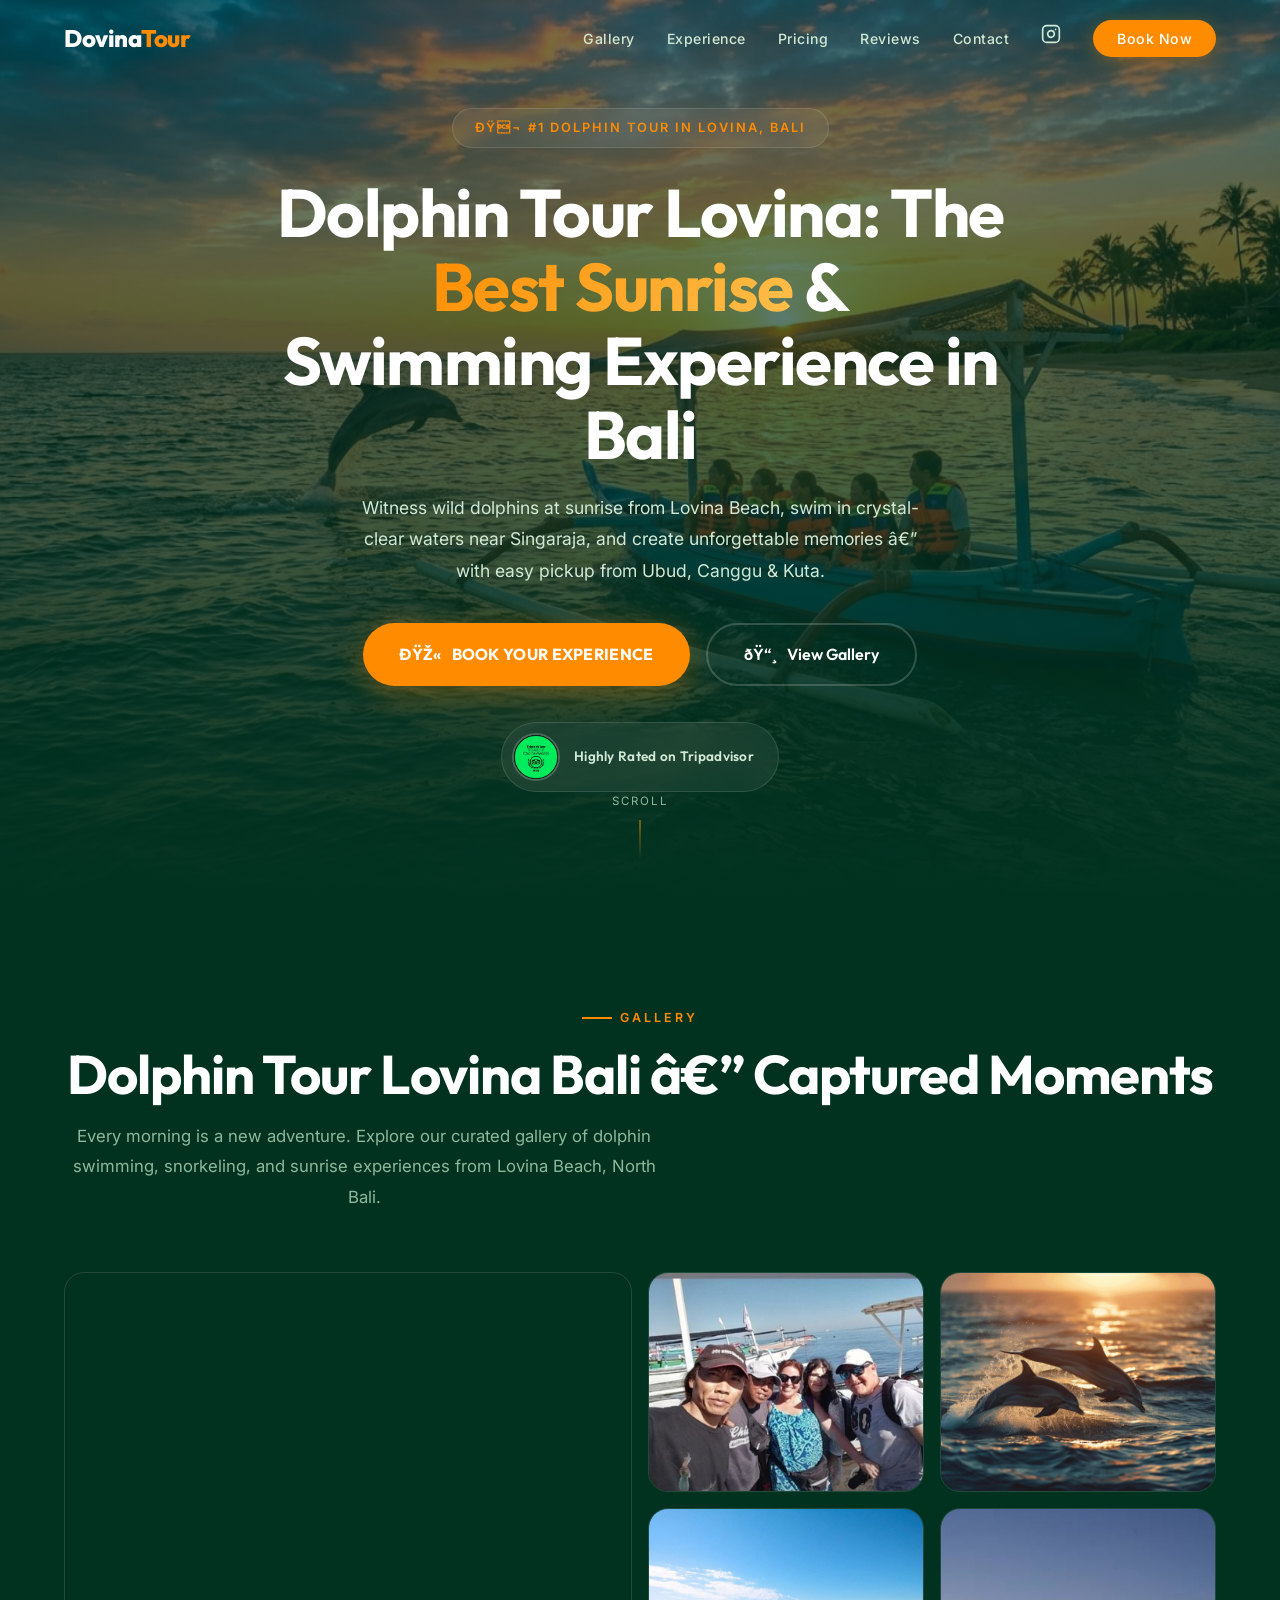
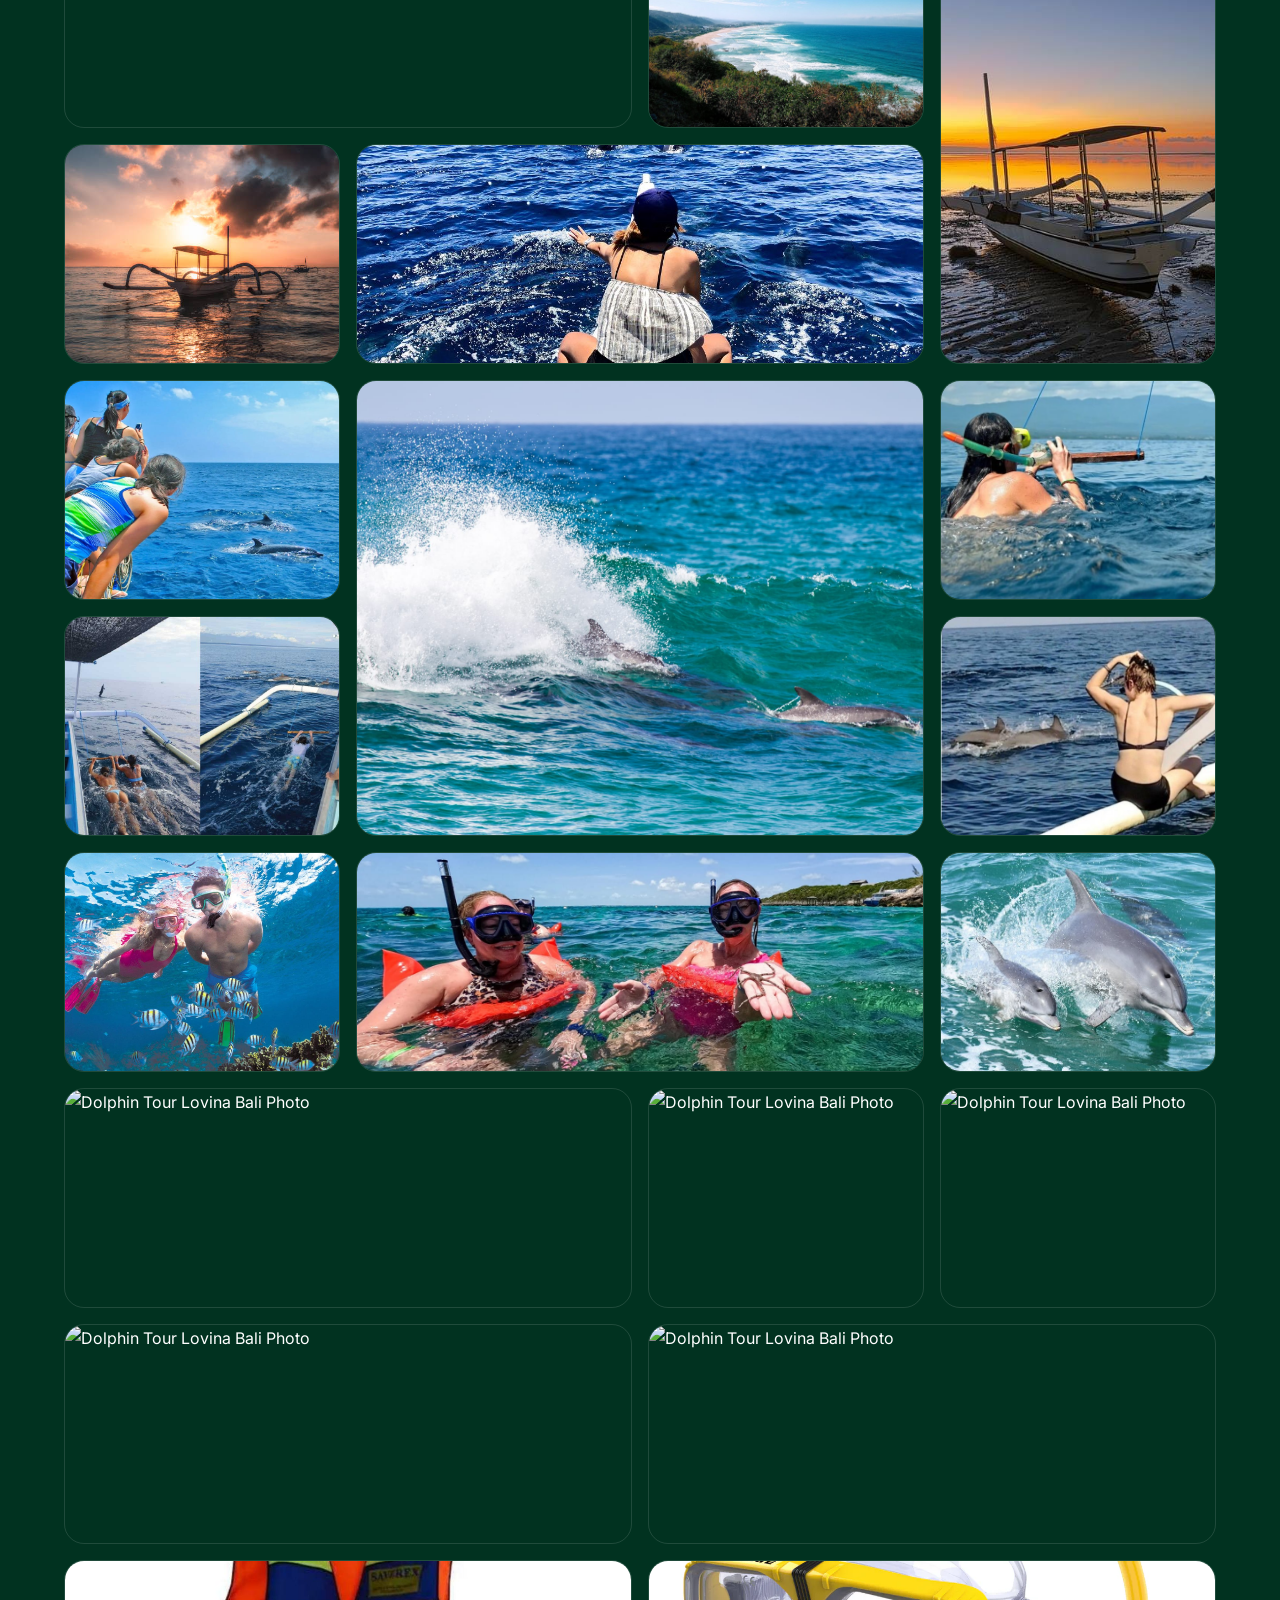
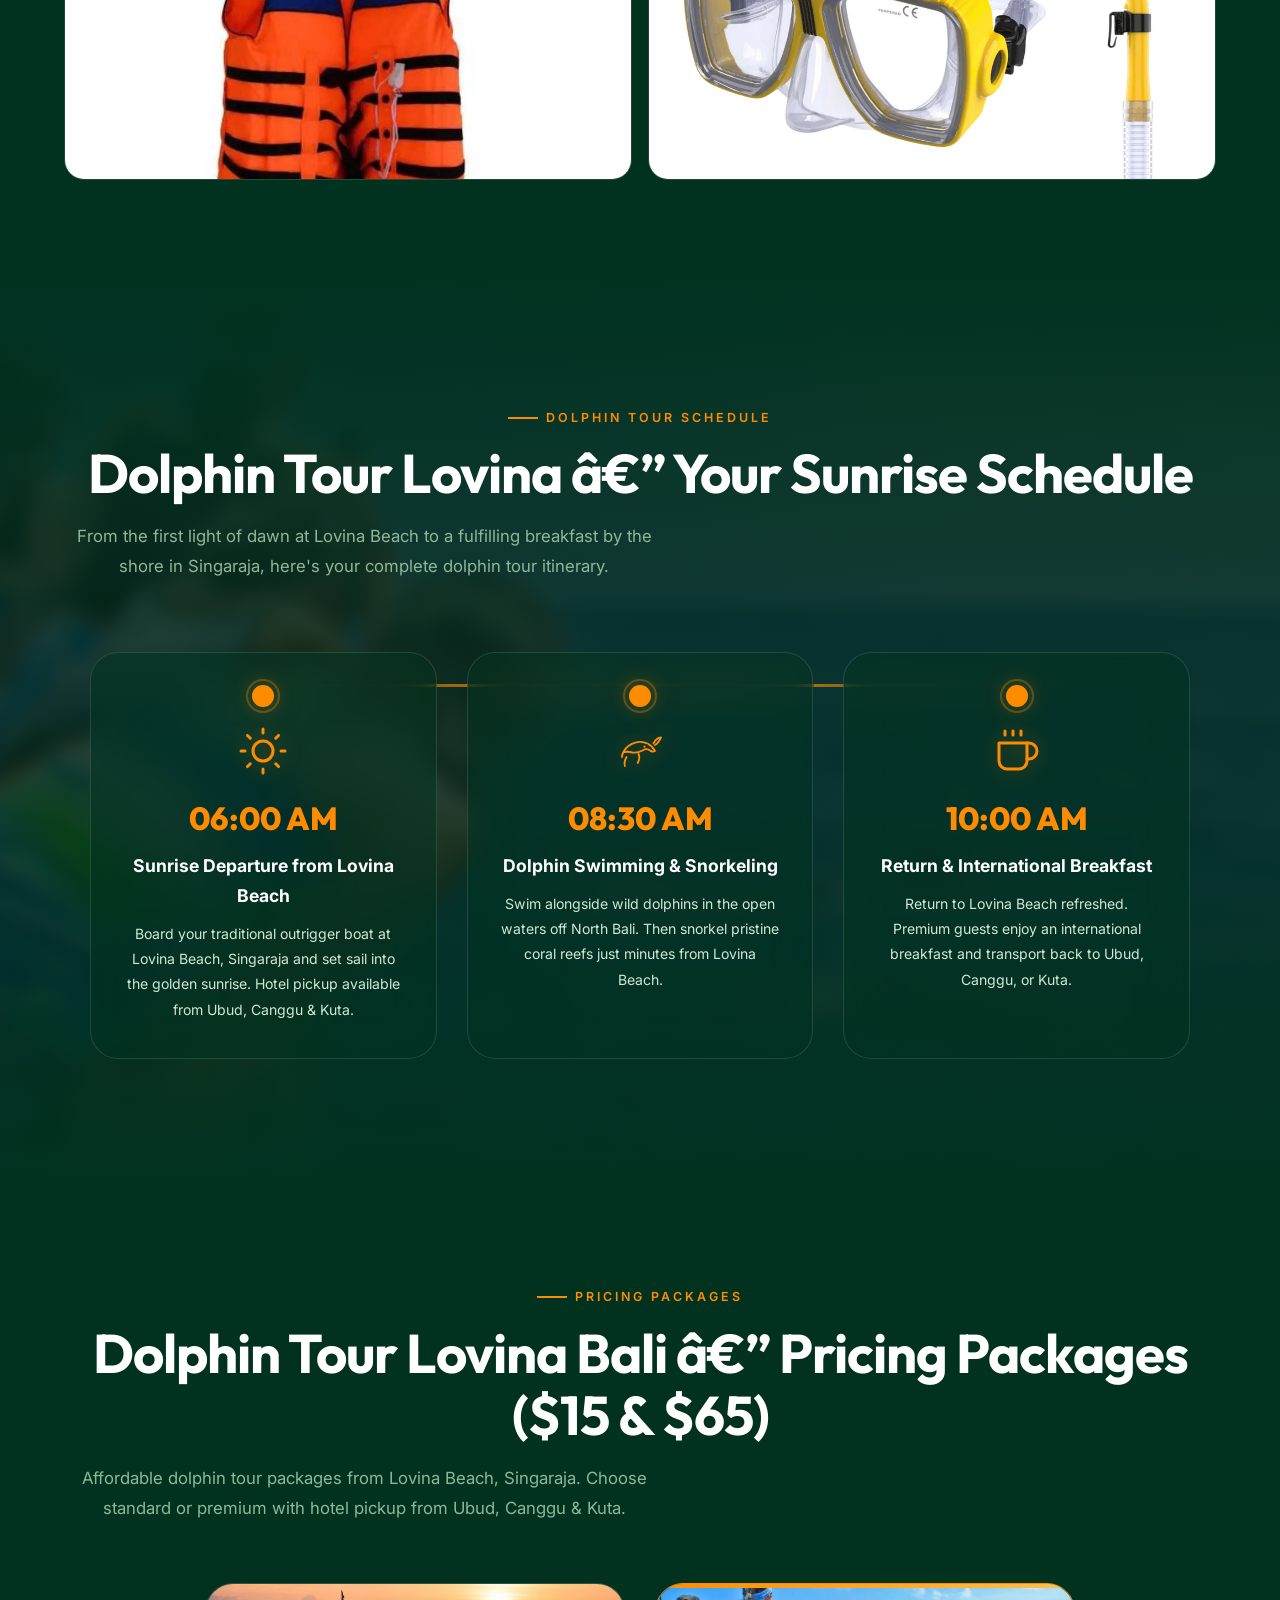
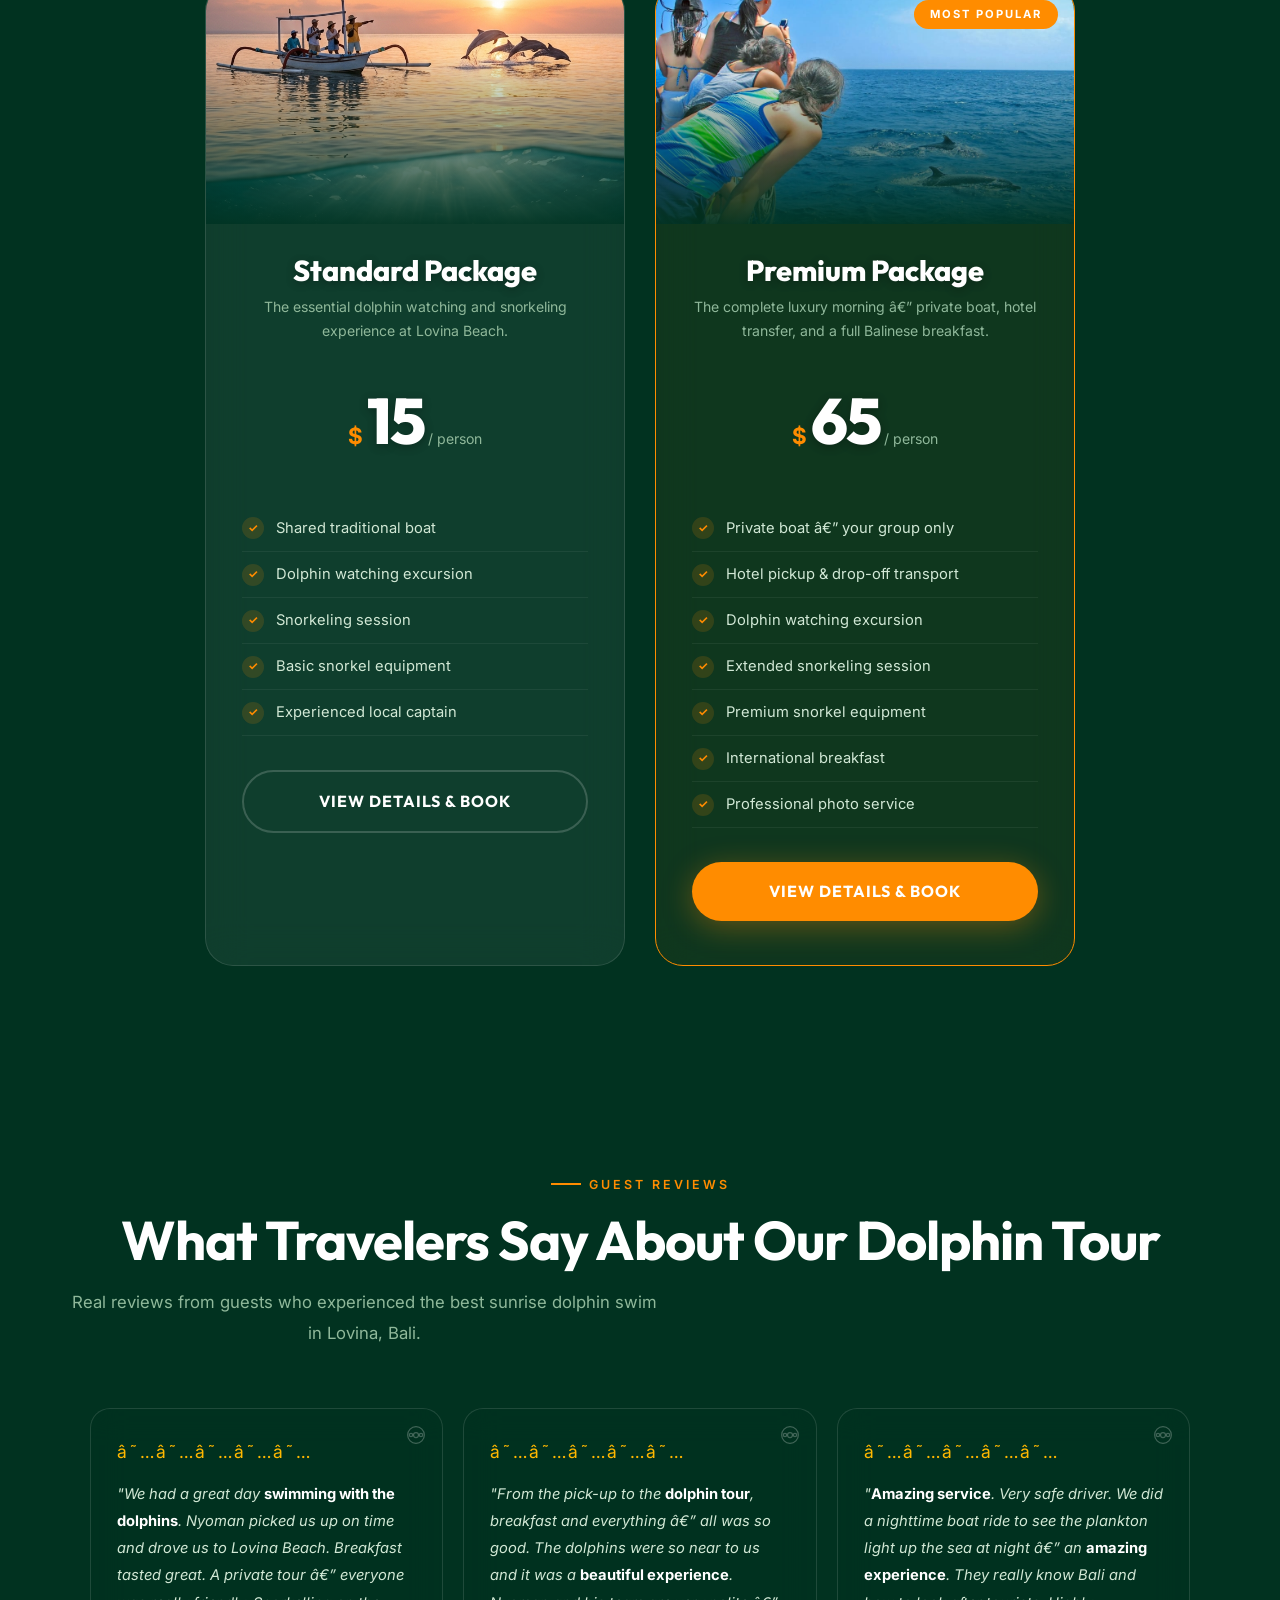
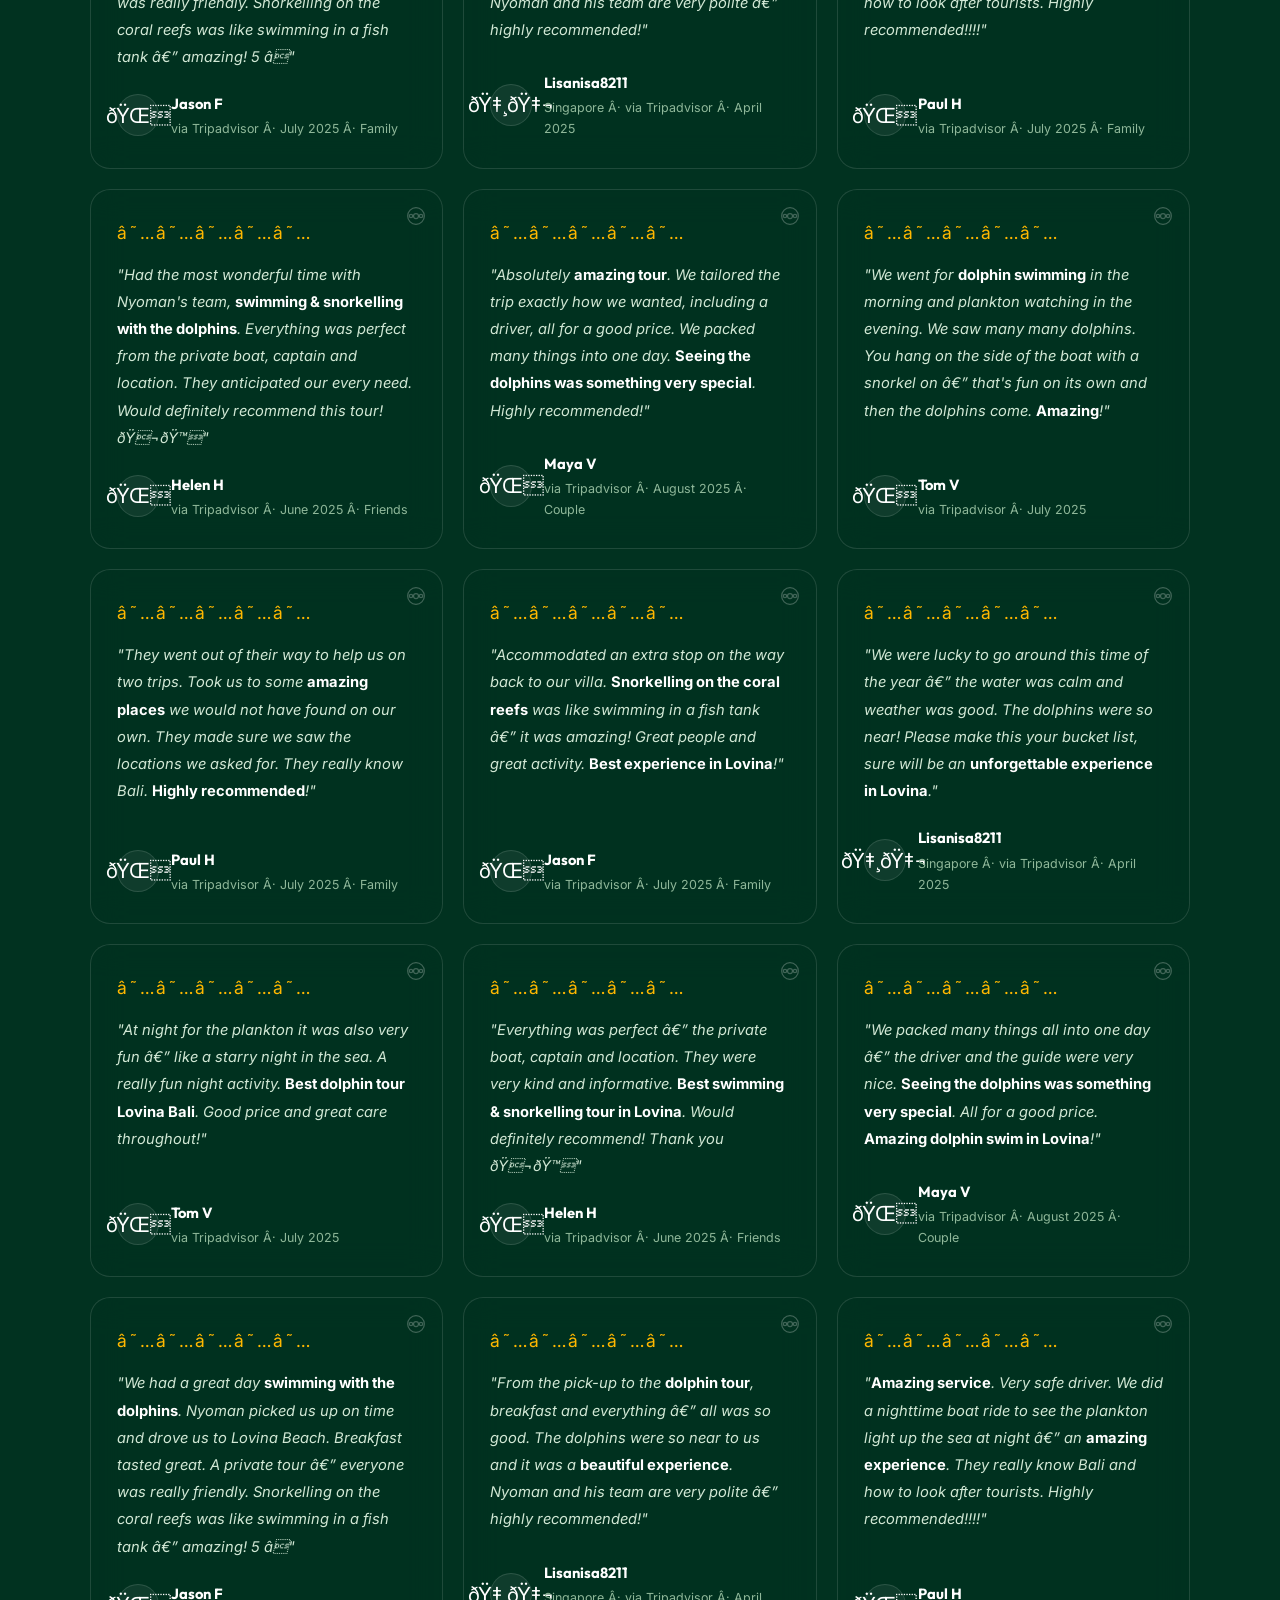
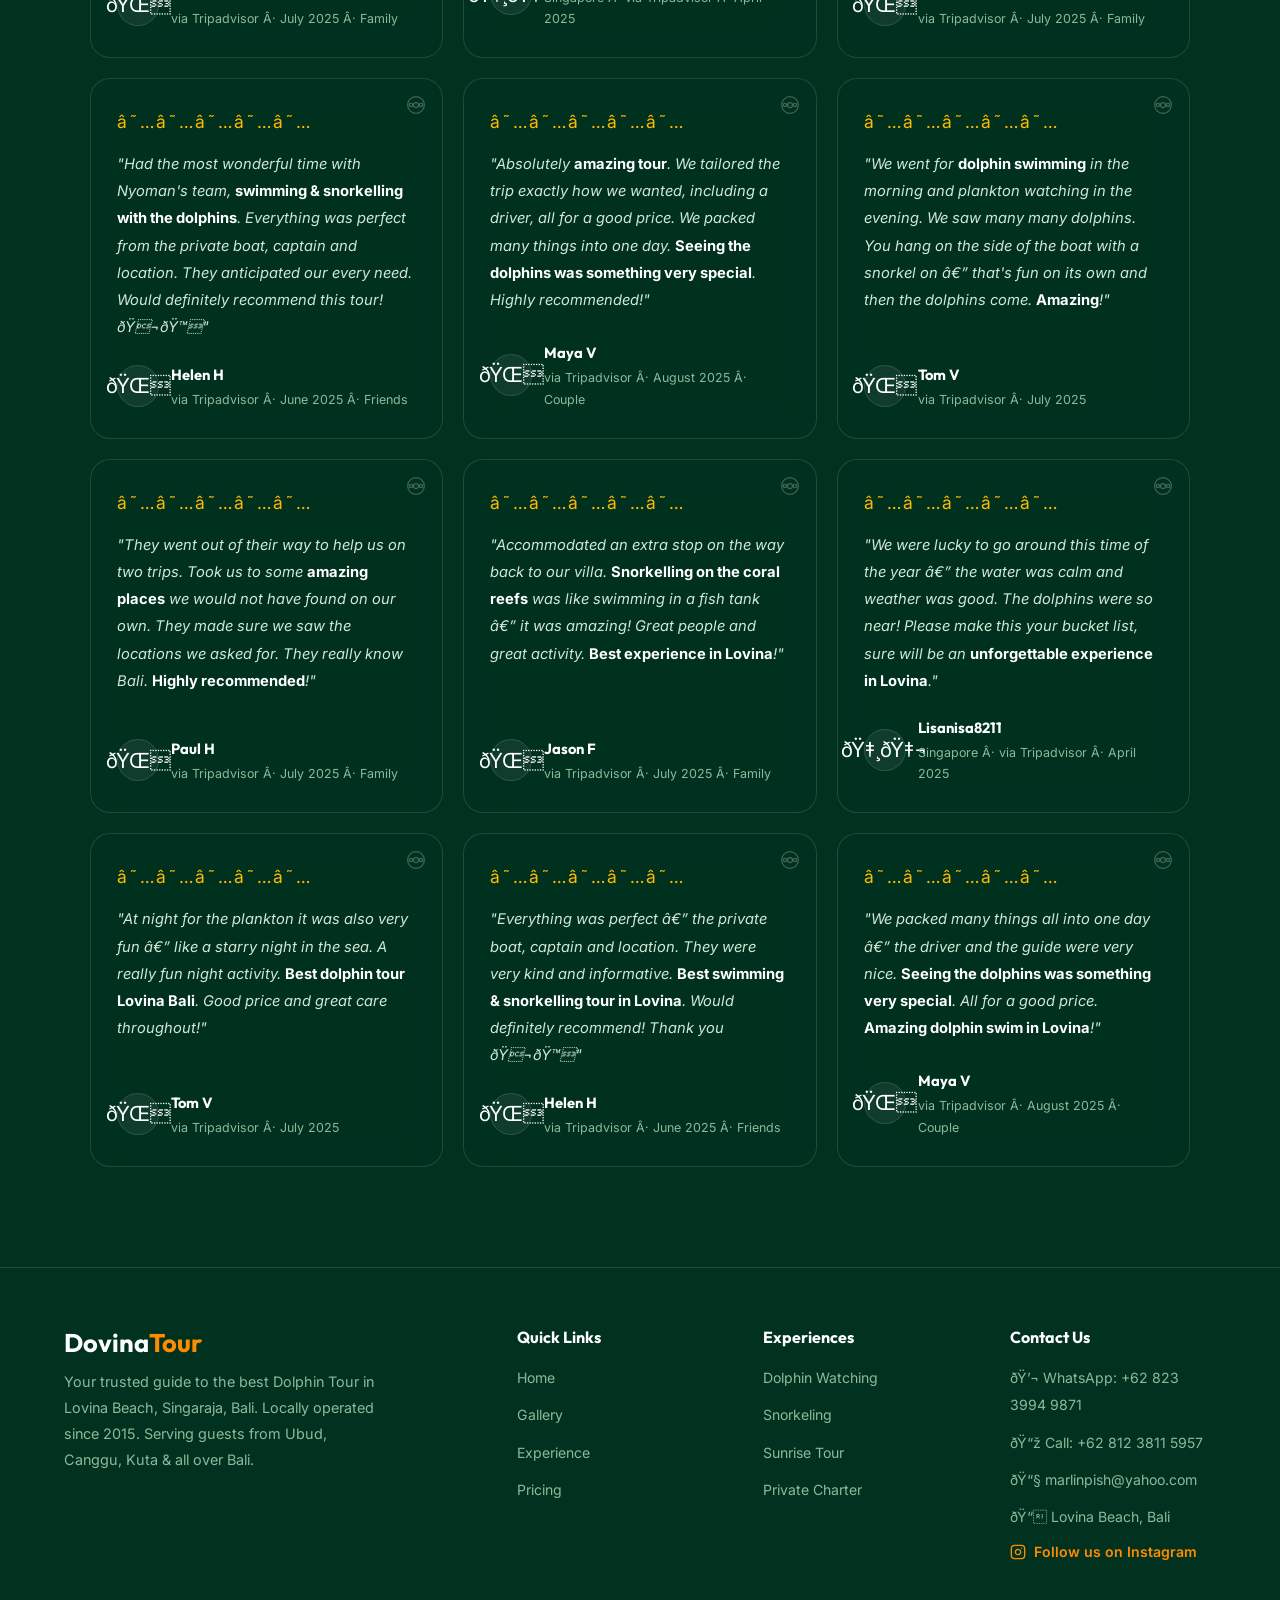
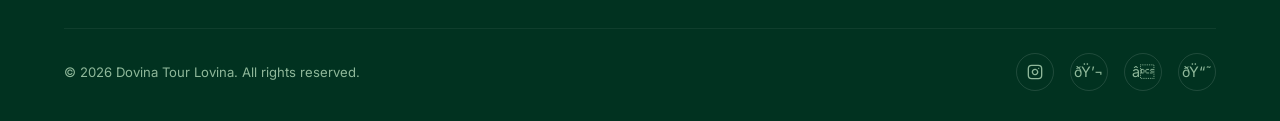
==== commit 16025956: "Add 5 new gallery photos, move safety and premium gear to bottom" ====
--- a/index.html
+++ b/index.html
@@ -1,10 +1,10 @@
-<!DOCTYPE html>
+﻿<!DOCTYPE html>
 <html lang="en">
 
 <head>
   <meta charset="UTF-8" />
   <meta name="viewport" content="width=device-width, initial-scale=1.0" />
-  <title>Dolphin Tour Lovina Bali — Best Sunrise Dolphin Swimming & Snorkeling | Dovina Tour</title>
+  <title>Dolphin Tour Lovina Bali â€” Best Sunrise Dolphin Swimming & Snorkeling | Dovina Tour</title>
   <meta name="description"
     content="Book the best Dolphin Tour in Lovina Bali. Experience sunrise dolphin watching, swimming, and snorkeling with Dovina Tour. Professional guides and private boat packages available." />
   <meta name="keywords"
@@ -12,7 +12,7 @@
 
   <!-- Open Graph / Social Media -->
   <meta property="og:type" content="website" />
-  <meta property="og:title" content="Dolphin Tour Lovina Bali — Best Sunrise Swimming Experience | Dovina Tour" />
+  <meta property="og:title" content="Dolphin Tour Lovina Bali â€” Best Sunrise Swimming Experience | Dovina Tour" />
   <meta property="og:description"
     content="Book the best Dolphin Tour in Lovina Bali. Sunrise dolphin watching, swimming & snorkeling. Professional guides, private boats. From $15/person." />
   <meta property="og:image" content="background-dolphin-lovina-tour-bali.jpeg" />
@@ -33,7 +33,7 @@
   {
     "@context": "https://schema.org",
     "@type": "TouristTrip",
-    "name": "Dolphin Tour Lovina Bali — Sunrise Swimming & Snorkeling",
+    "name": "Dolphin Tour Lovina Bali â€” Sunrise Swimming & Snorkeling",
     "description": "Experience sunrise dolphin watching, swimming with wild dolphins, and snorkeling in Lovina Beach, North Bali. Private and shared boat packages available.",
     "touristType": ["Adventure", "Nature", "Water Sports"],
     "offers": [
@@ -104,21 +104,21 @@
     <div class="hero-overlay"></div>
 
     <div class="hero-content reveal">
-      <div class="hero-badge">🐬 #1 Dolphin Tour in Lovina, Bali</div>
+      <div class="hero-badge">ðŸ¬ #1 Dolphin Tour in Lovina, Bali</div>
       <h1>
         Dolphin Tour Lovina: The <span class="highlight">Best Sunrise</span> &<br />
         Swimming Experience in Bali
       </h1>
       <p class="hero-desc">
         Witness wild dolphins at sunrise from Lovina Beach, swim in crystal-clear waters near Singaraja, and create
-        unforgettable memories — with easy pickup from Ubud, Canggu & Kuta.
+        unforgettable memories â€” with easy pickup from Ubud, Canggu & Kuta.
       </p>
       <div class="hero-btns">
         <a href="#pricing" class="btn-primary">
-          <span>🎫</span> Book Your Experience
+          <span>ðŸŽ«</span> Book Your Experience
         </a>
         <a href="#gallery" class="btn-outline">
-          <span>📸</span> View Gallery
+          <span>ðŸ“¸</span> View Gallery
         </a>
       </div>
 
@@ -140,7 +140,7 @@
     <div class="container">
       <div class="bento-header reveal">
         <div class="section-tag">Gallery</div>
-        <h2 class="section-title">Dolphin Tour Lovina Bali — Captured Moments</h2>
+        <h2 class="section-title">Dolphin Tour Lovina Bali â€” Captured Moments</h2>
         <p class="section-subtitle">Every morning is a new adventure. Explore our curated gallery of dolphin swimming,
           snorkeling, and sunrise experiences from Lovina Beach, North Bali.</p>
       </div>
@@ -148,90 +148,94 @@
       <div class="bento-grid">
         <div class="bento-item bento-video">
           <iframe src="https://www.youtube.com/embed/7PAWdxHHyG0?rel=0&modestbranding=1&playsinline=1"
-            title="Dolphin Tour Lovina Bali — Sunrise Swimming and Snorkeling Experience Video"
+            title="Dolphin Tour Lovina Bali â€” Sunrise Swimming and Snorkeling Experience Video"
             allow="accelerometer; autoplay; clipboard-write; encrypted-media; gyroscope; picture-in-picture"
             allowfullscreen loading="lazy"></iframe>
-          <div class="bento-item-overlay"><span>▶ Watch the Dolphin Tour</span></div>
-        </div>
-        <div class="bento-item">
-          <img src="Jual-Pelampung-Safety-di-Jakarta-2.jpg" alt="Safety equipment for Dolphin Tour Lovina Bali"
-            loading="lazy" />
+          <div class="bento-item-overlay"><span>â–¶ Watch the Dolphin Tour</span></div>
+        </div>
+        <div class="bento-item">
+          <img src="Dolphin-Tour-Lovina-Bali (2).jpeg" alt="Swimming with dolphins Lovina â€” Wild dolphins spotted near Lovina Beach Bali" loading="lazy" />
+          <div class="bento-item-overlay"><span>Wild Dolphins</span></div>
+        </div>
+        <div class="bento-item">
+          <img src="Dolphin-Tour-Lovina-Bali (3).jpeg" alt="Snorkeling crystal clear water on Dolphin Tour Lovina Bali" loading="lazy" />
+          <div class="bento-item-overlay"><span>Crystal Waters</span></div>
+        </div>
+        <div class="bento-item">
+          <img src="Dolphin-Tour-Lovina-Bali (4).jpeg" alt="Sunrise dolphin boat Bali â€” Dolphins leaping at dawn near Singaraja" loading="lazy" />
+          <div class="bento-item-overlay"><span>Dolphins at Dawn</span></div>
+        </div>
+        <div class="bento-item">
+          <img src="Dolphin-Tour-Lovina-Bali (5).jpeg" alt="Dovina Tour snorkeling adventure in Lovina Beach North Bali" loading="lazy" />
+          <div class="bento-item-overlay"><span>Snorkel Adventure</span></div>
+        </div>
+        <div class="bento-item">
+          <img src="Dolphin-Tour-Lovina-Bali (6).jpeg" alt="Traditional outrigger boats at Lovina Beach for dolphin tour Bali" loading="lazy" />
+          <div class="bento-item-overlay"><span>Traditional Boats</span></div>
+        </div>
+        <div class="bento-item">
+          <img src="Dolphin-Tour-Lovina-Bali (7).jpeg" alt="Underwater marine life snorkeling during Dolphin Tour Lovina" loading="lazy" />
+          <div class="bento-item-overlay"><span>Marine Life</span></div>
+        </div>
+        <div class="bento-item">
+          <img src="Dolphin-Tour-Lovina-Bali (8).jpeg" alt="Panoramic sunrise view from Lovina Bay â€” Best sunrise tour Bali" loading="lazy" />
+          <div class="bento-item-overlay"><span>Panoramic Sunrise</span></div>
+        </div>
+        <div class="bento-item">
+          <img src="Dolphin-Tour-Lovina-Bali (9).jpeg" alt="Happy guests swimming with dolphins Lovina â€” Dovina Tour experience" loading="lazy" />
+          <div class="bento-item-overlay"><span>Happy Guests</span></div>
+        </div>
+        <div class="bento-item">
+          <img src="Dolphin-Tour-Lovina-Bali (10).jpeg" alt="Pod of dolphins swimming together â€” Dolphin Tour Lovina Bali" loading="lazy" />
+          <div class="bento-item-overlay"><span>Dolphin Pod</span></div>
+        </div>
+        <div class="bento-item">
+          <img src="Dolphin-Tour-Lovina-Bali (11).jpeg" alt="Colorful coral reef snorkeling Lovina Beach Singaraja" loading="lazy" />
+          <div class="bento-item-overlay"><span>Coral Reef</span></div>
+        </div>
+        <div class="bento-item">
+          <img src="Dolphin-Tour-Lovina-Bali (12).jpeg" alt="Scenic North Bali coastline near Singaraja â€” Dovina Tour" loading="lazy" />
+          <div class="bento-item-overlay"><span>North Bali Coast</span></div>
+        </div>
+        <div class="bento-item">
+          <img src="Dolphin-Tour-Lovina-Bali (13).jpeg" alt="Close encounter swimming with dolphins Lovina Beach Bali" loading="lazy" />
+          <div class="bento-item-overlay"><span>Close Encounter</span></div>
+        </div>
+        <div class="bento-item">
+          <img src="Dolphin-Tour-Lovina-Bali (14).jpeg" alt="Golden hour sunrise over Lovina Beach â€” Best sunrise tour Bali" loading="lazy" />
+          <div class="bento-item-overlay"><span>Golden Hour</span></div>
+        </div>
+        <div class="bento-item">
+          <img src="WhatsApp Image 2026-03-01 at 10.30.44.jpeg" alt="Dolphin Tour Lovina Beach â€” Happy guests" loading="lazy" />
+          <div class="bento-item-overlay"><span>Happy Guests</span></div>
+        </div>
+        <div class="bento-item">
+          <img src="WhatsApp Image 2026-03-01 at 11.34.55 (1).jpeg" alt="Dolphin Tour Lovina Bali Photo" loading="lazy" />
+          <div class="bento-item-overlay"><span>Morning Vibes</span></div>
+        </div>
+        <div class="bento-item">
+          <img src="WhatsApp Image 2026-03-01 at 11.34.55 (2).jpeg" alt="Dolphin Tour Lovina Bali Photo" loading="lazy" />
+          <div class="bento-item-overlay"><span>Ocean View</span></div>
+        </div>
+        <div class="bento-item">
+          <img src="WhatsApp Image 2026-03-01 at 11.34.55.jpeg" alt="Dolphin Tour Lovina Bali Photo" loading="lazy" />
+          <div class="bento-item-overlay"><span>Tropical Breeze</span></div>
+        </div>
+        <div class="bento-item">
+          <img src="WhatsApp Image 2026-03-01 at 11.34.56 (1).jpeg" alt="Dolphin Tour Lovina Bali Photo" loading="lazy" />
+          <div class="bento-item-overlay"><span>Beautiful Coast</span></div>
+        </div>
+        <div class="bento-item">
+          <img src="WhatsApp Image 2026-03-01 at 11.34.56.jpeg" alt="Dolphin Tour Lovina Bali Photo" loading="lazy" />
+          <div class="bento-item-overlay"><span>Memorable Trip</span></div>
+        </div>
+        <div class="bento-item">
+          <img src="Jual-Pelampung-Safety-di-Jakarta-2.jpg" alt="Safety equipment for Dolphin Tour Lovina Bali" loading="lazy" />
           <div class="bento-item-overlay"><span>Safety First</span></div>
         </div>
         <div class="bento-item">
-          <img src="promate scuba dive.webp" alt="Premium snorkel equipment for Dolphin Tour Lovina Bali"
-            loading="lazy" />
+          <img src="promate scuba dive.webp" alt="Premium snorkel equipment for Dolphin Tour Lovina Bali" loading="lazy" />
           <div class="bento-item-overlay"><span>Premium Gear</span></div>
-        </div>
-        <div class="bento-item">
-          <img src="Dolphin-Tour-Lovina-Bali (2).jpeg"
-            alt="Swimming with dolphins Lovina — Wild dolphins spotted near Lovina Beach Bali" loading="lazy" />
-          <div class="bento-item-overlay"><span>Wild Dolphins</span></div>
-        </div>
-        <div class="bento-item">
-          <img src="Dolphin-Tour-Lovina-Bali (3).jpeg" alt="Snorkeling crystal clear water on Dolphin Tour Lovina Bali"
-            loading="lazy" />
-          <div class="bento-item-overlay"><span>Crystal Waters</span></div>
-        </div>
-        <div class="bento-item">
-          <img src="Dolphin-Tour-Lovina-Bali (4).jpeg"
-            alt="Sunrise dolphin boat Bali — Dolphins leaping at dawn near Singaraja" loading="lazy" />
-          <div class="bento-item-overlay"><span>Dolphins at Dawn</span></div>
-        </div>
-        <div class="bento-item">
-          <img src="Dolphin-Tour-Lovina-Bali (5).jpeg" alt="Dovina Tour snorkeling adventure in Lovina Beach North Bali"
-            loading="lazy" />
-          <div class="bento-item-overlay"><span>Snorkel Adventure</span></div>
-        </div>
-        <div class="bento-item">
-          <img src="Dolphin-Tour-Lovina-Bali (6).jpeg"
-            alt="Traditional outrigger boats at Lovina Beach for dolphin tour Bali" loading="lazy" />
-          <div class="bento-item-overlay"><span>Traditional Boats</span></div>
-        </div>
-        <div class="bento-item">
-          <img src="Dolphin-Tour-Lovina-Bali (7).jpeg"
-            alt="Underwater marine life snorkeling during Dolphin Tour Lovina" loading="lazy" />
-          <div class="bento-item-overlay"><span>Marine Life</span></div>
-        </div>
-        <div class="bento-item">
-          <img src="Dolphin-Tour-Lovina-Bali (8).jpeg"
-            alt="Panoramic sunrise view from Lovina Bay — Best sunrise tour Bali" loading="lazy" />
-          <div class="bento-item-overlay"><span>Panoramic Sunrise</span></div>
-        </div>
-        <div class="bento-item">
-          <img src="Dolphin-Tour-Lovina-Bali (9).jpeg"
-            alt="Happy guests swimming with dolphins Lovina — Dovina Tour experience" loading="lazy" />
-          <div class="bento-item-overlay"><span>Happy Guests</span></div>
-        </div>
-        <div class="bento-item">
-          <img src="Dolphin-Tour-Lovina-Bali (10).jpeg"
-            alt="Pod of dolphins swimming together — Dolphin Tour Lovina Bali" loading="lazy" />
-          <div class="bento-item-overlay"><span>Dolphin Pod</span></div>
-        </div>
-        <div class="bento-item">
-          <img src="Dolphin-Tour-Lovina-Bali (11).jpeg" alt="Colorful coral reef snorkeling Lovina Beach Singaraja"
-            loading="lazy" />
-          <div class="bento-item-overlay"><span>Coral Reef</span></div>
-        </div>
-        <div class="bento-item">
-          <img src="Dolphin-Tour-Lovina-Bali (12).jpeg" alt="Scenic North Bali coastline near Singaraja — Dovina Tour"
-            loading="lazy" />
-          <div class="bento-item-overlay"><span>North Bali Coast</span></div>
-        </div>
-        <div class="bento-item">
-          <img src="Dolphin-Tour-Lovina-Bali (13).jpeg" alt="Close encounter swimming with dolphins Lovina Beach Bali"
-            loading="lazy" />
-          <div class="bento-item-overlay"><span>Close Encounter</span></div>
-        </div>
-        <div class="bento-item">
-          <img src="Dolphin-Tour-Lovina-Bali (14).jpeg"
-            alt="Golden hour sunrise over Lovina Beach — Best sunrise tour Bali" loading="lazy" />
-          <div class="bento-item-overlay"><span>Golden Hour</span></div>
-        </div>
-        <div class="bento-item">
-          <img src="WhatsApp Image 2026-03-01 at 10.30.44.jpeg" alt="Dolphin Tour Lovina Beach — Happy guests"
-            loading="lazy" />
-          <div class="bento-item-overlay"><span>Happy Guests</span></div>
         </div>
       </div>
     </div>
@@ -248,7 +252,7 @@
     <div class="container" style="position:relative;z-index:2;">
       <div class="timeline-header reveal">
         <div class="section-tag">Dolphin Tour Schedule</div>
-        <h2 class="section-title">Dolphin Tour Lovina — Your Sunrise Schedule</h2>
+        <h2 class="section-title">Dolphin Tour Lovina â€” Your Sunrise Schedule</h2>
         <p class="section-subtitle">From the first light of dawn at Lovina Beach to a fulfilling breakfast by the shore
           in Singaraja, here's your complete dolphin tour itinerary.</p>
       </div>
@@ -327,7 +331,7 @@
     <div class="container">
       <div class="pricing-header reveal">
         <div class="section-tag">Pricing Packages</div>
-        <h2 class="section-title">Dolphin Tour Lovina Bali — Pricing Packages ($15 & $65)</h2>
+        <h2 class="section-title">Dolphin Tour Lovina Bali â€” Pricing Packages ($15 & $65)</h2>
         <p class="section-subtitle">Affordable dolphin tour packages from Lovina Beach, Singaraja. Choose standard
           or
           premium with hotel pickup from Ubud, Canggu & Kuta.</p>
@@ -338,7 +342,7 @@
         <div class="pricing-card reveal">
           <div class="pricing-card-img">
             <img src="Dolphin-tour-lovina-bali (15).jpeg"
-              alt="Standard Dolphin Tour Lovina Bali Package — $15 per person shared boat" />
+              alt="Standard Dolphin Tour Lovina Bali Package â€” $15 per person shared boat" />
           </div>
           <div class="pricing-card-body">
             <h3 class="pricing-card-title">Standard Package</h3>
@@ -367,11 +371,11 @@
           <div class="pricing-badge">Most Popular</div>
           <div class="pricing-card-img">
             <img src="Dolphin-Tour-Lovina-Bali (8).jpeg"
-              alt="Premium Dolphin Tour Lovina Bali Package — $65 private boat with hotel transport from Ubud Canggu Kuta" />
+              alt="Premium Dolphin Tour Lovina Bali Package â€” $65 private boat with hotel transport from Ubud Canggu Kuta" />
           </div>
           <div class="pricing-card-body">
             <h3 class="pricing-card-title">Premium Package</h3>
-            <p class="pricing-card-desc">The complete luxury morning — private boat, hotel transfer, and a full Balinese
+            <p class="pricing-card-desc">The complete luxury morning â€” private boat, hotel transfer, and a full Balinese
               breakfast.</p>
             <div class="pricing-amount">
               <span class="pricing-currency">$</span>
@@ -379,7 +383,7 @@
               <span class="pricing-period">/ person</span>
             </div>
             <ul class="pricing-features">
-              <li>Private boat — your group only</li>
+              <li>Private boat â€” your group only</li>
               <li>Hotel pickup & drop-off transport</li>
               <li>Dolphin watching excursion</li>
               <li>Extended snorkeling session</li>
@@ -417,57 +421,57 @@
               <circle cx="6" cy="12" r="2" />
               <circle cx="18" cy="12" r="2" />
             </svg></div>
-          <div class="testi-stars">★★★★★</div>
+          <div class="testi-stars">â˜…â˜…â˜…â˜…â˜…</div>
           <p class="testi-text">"We had a great day <strong>swimming with the dolphins</strong>. Nyoman picked us up on
-            time and drove us to Lovina Beach. Breakfast tasted great. A private tour — everyone was really friendly.
-            Snorkelling on the coral reefs was like swimming in a fish tank — amazing! 5 ⭐"</p>
-          <div class="testi-author">
-            <div class="testi-avatar">🌏</div>
+            time and drove us to Lovina Beach. Breakfast tasted great. A private tour â€” everyone was really friendly.
+            Snorkelling on the coral reefs was like swimming in a fish tank â€” amazing! 5 â­"</p>
+          <div class="testi-author">
+            <div class="testi-avatar">ðŸŒ</div>
             <div>
               <div class="testi-name">Jason F</div>
-              <div class="testi-origin">via Tripadvisor · July 2025 · Family</div>
-            </div>
-          </div>
-        </div>
-
-        <div class="testi-card reveal">
-          <div class="testi-tripadvisor"><svg xmlns="http://www.w3.org/2000/svg" width="20" height="20"
-              viewBox="0 0 24 24" fill="none" stroke="currentColor" stroke-width="1.5">
-              <circle cx="12" cy="12" r="10" />
-              <circle cx="12" cy="12" r="3" />
-              <circle cx="6" cy="12" r="2" />
-              <circle cx="18" cy="12" r="2" />
-            </svg></div>
-          <div class="testi-stars">★★★★★</div>
-          <p class="testi-text">"From the pick-up to the <strong>dolphin tour</strong>, breakfast and everything — all
+              <div class="testi-origin">via Tripadvisor Â· July 2025 Â· Family</div>
+            </div>
+          </div>
+        </div>
+
+        <div class="testi-card reveal">
+          <div class="testi-tripadvisor"><svg xmlns="http://www.w3.org/2000/svg" width="20" height="20"
+              viewBox="0 0 24 24" fill="none" stroke="currentColor" stroke-width="1.5">
+              <circle cx="12" cy="12" r="10" />
+              <circle cx="12" cy="12" r="3" />
+              <circle cx="6" cy="12" r="2" />
+              <circle cx="18" cy="12" r="2" />
+            </svg></div>
+          <div class="testi-stars">â˜…â˜…â˜…â˜…â˜…</div>
+          <p class="testi-text">"From the pick-up to the <strong>dolphin tour</strong>, breakfast and everything â€” all
             was so good. The dolphins were so near to us and it was a <strong>beautiful experience</strong>. Nyoman and
-            his team are very polite — highly recommended!"</p>
-          <div class="testi-author">
-            <div class="testi-avatar">🇸🇬</div>
+            his team are very polite â€” highly recommended!"</p>
+          <div class="testi-author">
+            <div class="testi-avatar">ðŸ‡¸ðŸ‡¬</div>
             <div>
               <div class="testi-name">Lisanisa8211</div>
-              <div class="testi-origin">Singapore · via Tripadvisor · April 2025</div>
-            </div>
-          </div>
-        </div>
-
-        <div class="testi-card reveal">
-          <div class="testi-tripadvisor"><svg xmlns="http://www.w3.org/2000/svg" width="20" height="20"
-              viewBox="0 0 24 24" fill="none" stroke="currentColor" stroke-width="1.5">
-              <circle cx="12" cy="12" r="10" />
-              <circle cx="12" cy="12" r="3" />
-              <circle cx="6" cy="12" r="2" />
-              <circle cx="18" cy="12" r="2" />
-            </svg></div>
-          <div class="testi-stars">★★★★★</div>
+              <div class="testi-origin">Singapore Â· via Tripadvisor Â· April 2025</div>
+            </div>
+          </div>
+        </div>
+
+        <div class="testi-card reveal">
+          <div class="testi-tripadvisor"><svg xmlns="http://www.w3.org/2000/svg" width="20" height="20"
+              viewBox="0 0 24 24" fill="none" stroke="currentColor" stroke-width="1.5">
+              <circle cx="12" cy="12" r="10" />
+              <circle cx="12" cy="12" r="3" />
+              <circle cx="6" cy="12" r="2" />
+              <circle cx="18" cy="12" r="2" />
+            </svg></div>
+          <div class="testi-stars">â˜…â˜…â˜…â˜…â˜…</div>
           <p class="testi-text">"<strong>Amazing service</strong>. Very safe driver. We did a nighttime boat ride to see
-            the plankton light up the sea at night — an <strong>amazing experience</strong>. They really know Bali and
+            the plankton light up the sea at night â€” an <strong>amazing experience</strong>. They really know Bali and
             how to look after tourists. Highly recommended!!!!"</p>
           <div class="testi-author">
-            <div class="testi-avatar">🌏</div>
+            <div class="testi-avatar">ðŸŒ</div>
             <div>
               <div class="testi-name">Paul H</div>
-              <div class="testi-origin">via Tripadvisor · July 2025 · Family</div>
+              <div class="testi-origin">via Tripadvisor Â· July 2025 Â· Family</div>
             </div>
           </div>
         </div>
@@ -481,57 +485,57 @@
               <circle cx="6" cy="12" r="2" />
               <circle cx="18" cy="12" r="2" />
             </svg></div>
-          <div class="testi-stars">★★★★★</div>
+          <div class="testi-stars">â˜…â˜…â˜…â˜…â˜…</div>
           <p class="testi-text">"Had the most wonderful time with Nyoman's team, <strong>swimming & snorkelling with the
               dolphins</strong>. Everything was perfect from the private boat, captain and location. They anticipated
-            our every need. Would definitely recommend this tour! 🐬🙏"</p>
-          <div class="testi-author">
-            <div class="testi-avatar">🌏</div>
+            our every need. Would definitely recommend this tour! ðŸ¬ðŸ™"</p>
+          <div class="testi-author">
+            <div class="testi-avatar">ðŸŒ</div>
             <div>
               <div class="testi-name">Helen H</div>
-              <div class="testi-origin">via Tripadvisor · June 2025 · Friends</div>
-            </div>
-          </div>
-        </div>
-
-        <div class="testi-card reveal">
-          <div class="testi-tripadvisor"><svg xmlns="http://www.w3.org/2000/svg" width="20" height="20"
-              viewBox="0 0 24 24" fill="none" stroke="currentColor" stroke-width="1.5">
-              <circle cx="12" cy="12" r="10" />
-              <circle cx="12" cy="12" r="3" />
-              <circle cx="6" cy="12" r="2" />
-              <circle cx="18" cy="12" r="2" />
-            </svg></div>
-          <div class="testi-stars">★★★★★</div>
+              <div class="testi-origin">via Tripadvisor Â· June 2025 Â· Friends</div>
+            </div>
+          </div>
+        </div>
+
+        <div class="testi-card reveal">
+          <div class="testi-tripadvisor"><svg xmlns="http://www.w3.org/2000/svg" width="20" height="20"
+              viewBox="0 0 24 24" fill="none" stroke="currentColor" stroke-width="1.5">
+              <circle cx="12" cy="12" r="10" />
+              <circle cx="12" cy="12" r="3" />
+              <circle cx="6" cy="12" r="2" />
+              <circle cx="18" cy="12" r="2" />
+            </svg></div>
+          <div class="testi-stars">â˜…â˜…â˜…â˜…â˜…</div>
           <p class="testi-text">"Absolutely <strong>amazing tour</strong>. We tailored the trip exactly how we wanted,
             including a driver, all for a good price. We packed many things into one day. <strong>Seeing the dolphins
               was something very special</strong>. Highly recommended!"</p>
           <div class="testi-author">
-            <div class="testi-avatar">🌏</div>
+            <div class="testi-avatar">ðŸŒ</div>
             <div>
               <div class="testi-name">Maya V</div>
-              <div class="testi-origin">via Tripadvisor · August 2025 · Couple</div>
-            </div>
-          </div>
-        </div>
-
-        <div class="testi-card reveal">
-          <div class="testi-tripadvisor"><svg xmlns="http://www.w3.org/2000/svg" width="20" height="20"
-              viewBox="0 0 24 24" fill="none" stroke="currentColor" stroke-width="1.5">
-              <circle cx="12" cy="12" r="10" />
-              <circle cx="12" cy="12" r="3" />
-              <circle cx="6" cy="12" r="2" />
-              <circle cx="18" cy="12" r="2" />
-            </svg></div>
-          <div class="testi-stars">★★★★★</div>
+              <div class="testi-origin">via Tripadvisor Â· August 2025 Â· Couple</div>
+            </div>
+          </div>
+        </div>
+
+        <div class="testi-card reveal">
+          <div class="testi-tripadvisor"><svg xmlns="http://www.w3.org/2000/svg" width="20" height="20"
+              viewBox="0 0 24 24" fill="none" stroke="currentColor" stroke-width="1.5">
+              <circle cx="12" cy="12" r="10" />
+              <circle cx="12" cy="12" r="3" />
+              <circle cx="6" cy="12" r="2" />
+              <circle cx="18" cy="12" r="2" />
+            </svg></div>
+          <div class="testi-stars">â˜…â˜…â˜…â˜…â˜…</div>
           <p class="testi-text">"We went for <strong>dolphin swimming</strong> in the morning and plankton watching in
-            the evening. We saw many many dolphins. You hang on the side of the boat with a snorkel on — that's fun on
+            the evening. We saw many many dolphins. You hang on the side of the boat with a snorkel on â€” that's fun on
             its own and then the dolphins come. <strong>Amazing</strong>!"</p>
           <div class="testi-author">
-            <div class="testi-avatar">🌏</div>
+            <div class="testi-avatar">ðŸŒ</div>
             <div>
               <div class="testi-name">Tom V</div>
-              <div class="testi-origin">via Tripadvisor · July 2025</div>
+              <div class="testi-origin">via Tripadvisor Â· July 2025</div>
             </div>
           </div>
         </div>
@@ -545,58 +549,58 @@
               <circle cx="6" cy="12" r="2" />
               <circle cx="18" cy="12" r="2" />
             </svg></div>
-          <div class="testi-stars">★★★★★</div>
+          <div class="testi-stars">â˜…â˜…â˜…â˜…â˜…</div>
           <p class="testi-text">"They went out of their way to help us on two trips. Took us to some <strong>amazing
               places</strong> we would not have found on our own. They made sure we saw the locations we asked for. They
             really know Bali. <strong>Highly recommended</strong>!"</p>
           <div class="testi-author">
-            <div class="testi-avatar">🌏</div>
+            <div class="testi-avatar">ðŸŒ</div>
             <div>
               <div class="testi-name">Paul H</div>
-              <div class="testi-origin">via Tripadvisor · July 2025 · Family</div>
-            </div>
-          </div>
-        </div>
-
-        <div class="testi-card reveal">
-          <div class="testi-tripadvisor"><svg xmlns="http://www.w3.org/2000/svg" width="20" height="20"
-              viewBox="0 0 24 24" fill="none" stroke="currentColor" stroke-width="1.5">
-              <circle cx="12" cy="12" r="10" />
-              <circle cx="12" cy="12" r="3" />
-              <circle cx="6" cy="12" r="2" />
-              <circle cx="18" cy="12" r="2" />
-            </svg></div>
-          <div class="testi-stars">★★★★★</div>
+              <div class="testi-origin">via Tripadvisor Â· July 2025 Â· Family</div>
+            </div>
+          </div>
+        </div>
+
+        <div class="testi-card reveal">
+          <div class="testi-tripadvisor"><svg xmlns="http://www.w3.org/2000/svg" width="20" height="20"
+              viewBox="0 0 24 24" fill="none" stroke="currentColor" stroke-width="1.5">
+              <circle cx="12" cy="12" r="10" />
+              <circle cx="12" cy="12" r="3" />
+              <circle cx="6" cy="12" r="2" />
+              <circle cx="18" cy="12" r="2" />
+            </svg></div>
+          <div class="testi-stars">â˜…â˜…â˜…â˜…â˜…</div>
           <p class="testi-text">"Accommodated an extra stop on the way back to our villa. <strong>Snorkelling on the
-              coral reefs</strong> was like swimming in a fish tank — it was amazing! Great people and great activity.
+              coral reefs</strong> was like swimming in a fish tank â€” it was amazing! Great people and great activity.
             <strong>Best experience in Lovina</strong>!"
           </p>
           <div class="testi-author">
-            <div class="testi-avatar">🌏</div>
+            <div class="testi-avatar">ðŸŒ</div>
             <div>
               <div class="testi-name">Jason F</div>
-              <div class="testi-origin">via Tripadvisor · July 2025 · Family</div>
-            </div>
-          </div>
-        </div>
-
-        <div class="testi-card reveal">
-          <div class="testi-tripadvisor"><svg xmlns="http://www.w3.org/2000/svg" width="20" height="20"
-              viewBox="0 0 24 24" fill="none" stroke="currentColor" stroke-width="1.5">
-              <circle cx="12" cy="12" r="10" />
-              <circle cx="12" cy="12" r="3" />
-              <circle cx="6" cy="12" r="2" />
-              <circle cx="18" cy="12" r="2" />
-            </svg></div>
-          <div class="testi-stars">★★★★★</div>
-          <p class="testi-text">"We were lucky to go around this time of the year — the water was calm and weather was
+              <div class="testi-origin">via Tripadvisor Â· July 2025 Â· Family</div>
+            </div>
+          </div>
+        </div>
+
+        <div class="testi-card reveal">
+          <div class="testi-tripadvisor"><svg xmlns="http://www.w3.org/2000/svg" width="20" height="20"
+              viewBox="0 0 24 24" fill="none" stroke="currentColor" stroke-width="1.5">
+              <circle cx="12" cy="12" r="10" />
+              <circle cx="12" cy="12" r="3" />
+              <circle cx="6" cy="12" r="2" />
+              <circle cx="18" cy="12" r="2" />
+            </svg></div>
+          <div class="testi-stars">â˜…â˜…â˜…â˜…â˜…</div>
+          <p class="testi-text">"We were lucky to go around this time of the year â€” the water was calm and weather was
             good. The dolphins were so near! Please make this your bucket list, sure will be an <strong>unforgettable
               experience in Lovina</strong>."</p>
           <div class="testi-author">
-            <div class="testi-avatar">🇸🇬</div>
+            <div class="testi-avatar">ðŸ‡¸ðŸ‡¬</div>
             <div>
               <div class="testi-name">Lisanisa8211</div>
-              <div class="testi-origin">Singapore · via Tripadvisor · April 2025</div>
+              <div class="testi-origin">Singapore Â· via Tripadvisor Â· April 2025</div>
             </div>
           </div>
         </div>
@@ -610,58 +614,58 @@
               <circle cx="6" cy="12" r="2" />
               <circle cx="18" cy="12" r="2" />
             </svg></div>
-          <div class="testi-stars">★★★★★</div>
-          <p class="testi-text">"At night for the plankton it was also very fun — like a starry night in the sea. A
+          <div class="testi-stars">â˜…â˜…â˜…â˜…â˜…</div>
+          <p class="testi-text">"At night for the plankton it was also very fun â€” like a starry night in the sea. A
             really fun night activity. <strong>Best dolphin tour Lovina Bali</strong>. Good price and great care
             throughout!"</p>
           <div class="testi-author">
-            <div class="testi-avatar">🌏</div>
+            <div class="testi-avatar">ðŸŒ</div>
             <div>
               <div class="testi-name">Tom V</div>
-              <div class="testi-origin">via Tripadvisor · July 2025</div>
-            </div>
-          </div>
-        </div>
-
-        <div class="testi-card reveal">
-          <div class="testi-tripadvisor"><svg xmlns="http://www.w3.org/2000/svg" width="20" height="20"
-              viewBox="0 0 24 24" fill="none" stroke="currentColor" stroke-width="1.5">
-              <circle cx="12" cy="12" r="10" />
-              <circle cx="12" cy="12" r="3" />
-              <circle cx="6" cy="12" r="2" />
-              <circle cx="18" cy="12" r="2" />
-            </svg></div>
-          <div class="testi-stars">★★★★★</div>
-          <p class="testi-text">"Everything was perfect — the private boat, captain and location. They were very kind
+              <div class="testi-origin">via Tripadvisor Â· July 2025</div>
+            </div>
+          </div>
+        </div>
+
+        <div class="testi-card reveal">
+          <div class="testi-tripadvisor"><svg xmlns="http://www.w3.org/2000/svg" width="20" height="20"
+              viewBox="0 0 24 24" fill="none" stroke="currentColor" stroke-width="1.5">
+              <circle cx="12" cy="12" r="10" />
+              <circle cx="12" cy="12" r="3" />
+              <circle cx="6" cy="12" r="2" />
+              <circle cx="18" cy="12" r="2" />
+            </svg></div>
+          <div class="testi-stars">â˜…â˜…â˜…â˜…â˜…</div>
+          <p class="testi-text">"Everything was perfect â€” the private boat, captain and location. They were very kind
             and informative. <strong>Best swimming & snorkelling tour in Lovina</strong>. Would definitely recommend!
-            Thank you 🐬🙏"</p>
-          <div class="testi-author">
-            <div class="testi-avatar">🌏</div>
+            Thank you ðŸ¬ðŸ™"</p>
+          <div class="testi-author">
+            <div class="testi-avatar">ðŸŒ</div>
             <div>
               <div class="testi-name">Helen H</div>
-              <div class="testi-origin">via Tripadvisor · June 2025 · Friends</div>
-            </div>
-          </div>
-        </div>
-
-        <div class="testi-card reveal">
-          <div class="testi-tripadvisor"><svg xmlns="http://www.w3.org/2000/svg" width="20" height="20"
-              viewBox="0 0 24 24" fill="none" stroke="currentColor" stroke-width="1.5">
-              <circle cx="12" cy="12" r="10" />
-              <circle cx="12" cy="12" r="3" />
-              <circle cx="6" cy="12" r="2" />
-              <circle cx="18" cy="12" r="2" />
-            </svg></div>
-          <div class="testi-stars">★★★★★</div>
-          <p class="testi-text">"We packed many things all into one day — the driver and the guide were very nice.
+              <div class="testi-origin">via Tripadvisor Â· June 2025 Â· Friends</div>
+            </div>
+          </div>
+        </div>
+
+        <div class="testi-card reveal">
+          <div class="testi-tripadvisor"><svg xmlns="http://www.w3.org/2000/svg" width="20" height="20"
+              viewBox="0 0 24 24" fill="none" stroke="currentColor" stroke-width="1.5">
+              <circle cx="12" cy="12" r="10" />
+              <circle cx="12" cy="12" r="3" />
+              <circle cx="6" cy="12" r="2" />
+              <circle cx="18" cy="12" r="2" />
+            </svg></div>
+          <div class="testi-stars">â˜…â˜…â˜…â˜…â˜…</div>
+          <p class="testi-text">"We packed many things all into one day â€” the driver and the guide were very nice.
             <strong>Seeing the dolphins was something very special</strong>. All for a good price. <strong>Amazing
               dolphin swim in Lovina</strong>!"
           </p>
           <div class="testi-author">
-            <div class="testi-avatar">🌏</div>
+            <div class="testi-avatar">ðŸŒ</div>
             <div>
               <div class="testi-name">Maya V</div>
-              <div class="testi-origin">via Tripadvisor · August 2025 · Couple</div>
+              <div class="testi-origin">via Tripadvisor Â· August 2025 Â· Couple</div>
             </div>
           </div>
         </div>
@@ -676,57 +680,57 @@
               <circle cx="6" cy="12" r="2" />
               <circle cx="18" cy="12" r="2" />
             </svg></div>
-          <div class="testi-stars">★★★★★</div>
+          <div class="testi-stars">â˜…â˜…â˜…â˜…â˜…</div>
           <p class="testi-text">"We had a great day <strong>swimming with the dolphins</strong>. Nyoman picked us up on
-            time and drove us to Lovina Beach. Breakfast tasted great. A private tour — everyone was really friendly.
-            Snorkelling on the coral reefs was like swimming in a fish tank — amazing! 5 ⭐"</p>
-          <div class="testi-author">
-            <div class="testi-avatar">🌏</div>
+            time and drove us to Lovina Beach. Breakfast tasted great. A private tour â€” everyone was really friendly.
+            Snorkelling on the coral reefs was like swimming in a fish tank â€” amazing! 5 â­"</p>
+          <div class="testi-author">
+            <div class="testi-avatar">ðŸŒ</div>
             <div>
               <div class="testi-name">Jason F</div>
-              <div class="testi-origin">via Tripadvisor · July 2025 · Family</div>
-            </div>
-          </div>
-        </div>
-
-        <div class="testi-card reveal">
-          <div class="testi-tripadvisor"><svg xmlns="http://www.w3.org/2000/svg" width="20" height="20"
-              viewBox="0 0 24 24" fill="none" stroke="currentColor" stroke-width="1.5">
-              <circle cx="12" cy="12" r="10" />
-              <circle cx="12" cy="12" r="3" />
-              <circle cx="6" cy="12" r="2" />
-              <circle cx="18" cy="12" r="2" />
-            </svg></div>
-          <div class="testi-stars">★★★★★</div>
-          <p class="testi-text">"From the pick-up to the <strong>dolphin tour</strong>, breakfast and everything — all
+              <div class="testi-origin">via Tripadvisor Â· July 2025 Â· Family</div>
+            </div>
+          </div>
+        </div>
+
+        <div class="testi-card reveal">
+          <div class="testi-tripadvisor"><svg xmlns="http://www.w3.org/2000/svg" width="20" height="20"
+              viewBox="0 0 24 24" fill="none" stroke="currentColor" stroke-width="1.5">
+              <circle cx="12" cy="12" r="10" />
+              <circle cx="12" cy="12" r="3" />
+              <circle cx="6" cy="12" r="2" />
+              <circle cx="18" cy="12" r="2" />
+            </svg></div>
+          <div class="testi-stars">â˜…â˜…â˜…â˜…â˜…</div>
+          <p class="testi-text">"From the pick-up to the <strong>dolphin tour</strong>, breakfast and everything â€” all
             was so good. The dolphins were so near to us and it was a <strong>beautiful experience</strong>. Nyoman and
-            his team are very polite — highly recommended!"</p>
-          <div class="testi-author">
-            <div class="testi-avatar">🇸🇬</div>
+            his team are very polite â€” highly recommended!"</p>
+          <div class="testi-author">
+            <div class="testi-avatar">ðŸ‡¸ðŸ‡¬</div>
             <div>
               <div class="testi-name">Lisanisa8211</div>
-              <div class="testi-origin">Singapore · via Tripadvisor · April 2025</div>
-            </div>
-          </div>
-        </div>
-
-        <div class="testi-card reveal">
-          <div class="testi-tripadvisor"><svg xmlns="http://www.w3.org/2000/svg" width="20" height="20"
-              viewBox="0 0 24 24" fill="none" stroke="currentColor" stroke-width="1.5">
-              <circle cx="12" cy="12" r="10" />
-              <circle cx="12" cy="12" r="3" />
-              <circle cx="6" cy="12" r="2" />
-              <circle cx="18" cy="12" r="2" />
-            </svg></div>
-          <div class="testi-stars">★★★★★</div>
+              <div class="testi-origin">Singapore Â· via Tripadvisor Â· April 2025</div>
+            </div>
+          </div>
+        </div>
+
+        <div class="testi-card reveal">
+          <div class="testi-tripadvisor"><svg xmlns="http://www.w3.org/2000/svg" width="20" height="20"
+              viewBox="0 0 24 24" fill="none" stroke="currentColor" stroke-width="1.5">
+              <circle cx="12" cy="12" r="10" />
+              <circle cx="12" cy="12" r="3" />
+              <circle cx="6" cy="12" r="2" />
+              <circle cx="18" cy="12" r="2" />
+            </svg></div>
+          <div class="testi-stars">â˜…â˜…â˜…â˜…â˜…</div>
           <p class="testi-text">"<strong>Amazing service</strong>. Very safe driver. We did a nighttime boat ride to see
-            the plankton light up the sea at night — an <strong>amazing experience</strong>. They really know Bali and
+            the plankton light up the sea at night â€” an <strong>amazing experience</strong>. They really know Bali and
             how to look after tourists. Highly recommended!!!!"</p>
           <div class="testi-author">
-            <div class="testi-avatar">🌏</div>
+            <div class="testi-avatar">ðŸŒ</div>
             <div>
               <div class="testi-name">Paul H</div>
-              <div class="testi-origin">via Tripadvisor · July 2025 · Family</div>
+              <div class="testi-origin">via Tripadvisor Â· July 2025 Â· Family</div>
             </div>
           </div>
         </div>
@@ -740,57 +744,57 @@
               <circle cx="6" cy="12" r="2" />
               <circle cx="18" cy="12" r="2" />
             </svg></div>
-          <div class="testi-stars">★★★★★</div>
+          <div class="testi-stars">â˜…â˜…â˜…â˜…â˜…</div>
           <p class="testi-text">"Had the most wonderful time with Nyoman's team, <strong>swimming & snorkelling with the
               dolphins</strong>. Everything was perfect from the private boat, captain and location. They anticipated
-            our every need. Would definitely recommend this tour! 🐬🙏"</p>
-          <div class="testi-author">
-            <div class="testi-avatar">🌏</div>
+            our every need. Would definitely recommend this tour! ðŸ¬ðŸ™"</p>
+          <div class="testi-author">
+            <div class="testi-avatar">ðŸŒ</div>
             <div>
               <div class="testi-name">Helen H</div>
-              <div class="testi-origin">via Tripadvisor · June 2025 · Friends</div>
-            </div>
-          </div>
-        </div>
-
-        <div class="testi-card reveal">
-          <div class="testi-tripadvisor"><svg xmlns="http://www.w3.org/2000/svg" width="20" height="20"
-              viewBox="0 0 24 24" fill="none" stroke="currentColor" stroke-width="1.5">
-              <circle cx="12" cy="12" r="10" />
-              <circle cx="12" cy="12" r="3" />
-              <circle cx="6" cy="12" r="2" />
-              <circle cx="18" cy="12" r="2" />
-            </svg></div>
-          <div class="testi-stars">★★★★★</div>
+              <div class="testi-origin">via Tripadvisor Â· June 2025 Â· Friends</div>
+            </div>
+          </div>
+        </div>
+
+        <div class="testi-card reveal">
+          <div class="testi-tripadvisor"><svg xmlns="http://www.w3.org/2000/svg" width="20" height="20"
+              viewBox="0 0 24 24" fill="none" stroke="currentColor" stroke-width="1.5">
+              <circle cx="12" cy="12" r="10" />
+              <circle cx="12" cy="12" r="3" />
+              <circle cx="6" cy="12" r="2" />
+              <circle cx="18" cy="12" r="2" />
+            </svg></div>
+          <div class="testi-stars">â˜…â˜…â˜…â˜…â˜…</div>
           <p class="testi-text">"Absolutely <strong>amazing tour</strong>. We tailored the trip exactly how we wanted,
             including a driver, all for a good price. We packed many things into one day. <strong>Seeing the dolphins
               was something very special</strong>. Highly recommended!"</p>
           <div class="testi-author">
-            <div class="testi-avatar">🌏</div>
+            <div class="testi-avatar">ðŸŒ</div>
             <div>
               <div class="testi-name">Maya V</div>
-              <div class="testi-origin">via Tripadvisor · August 2025 · Couple</div>
-            </div>
-          </div>
-        </div>
-
-        <div class="testi-card reveal">
-          <div class="testi-tripadvisor"><svg xmlns="http://www.w3.org/2000/svg" width="20" height="20"
-              viewBox="0 0 24 24" fill="none" stroke="currentColor" stroke-width="1.5">
-              <circle cx="12" cy="12" r="10" />
-              <circle cx="12" cy="12" r="3" />
-              <circle cx="6" cy="12" r="2" />
-              <circle cx="18" cy="12" r="2" />
-            </svg></div>
-          <div class="testi-stars">★★★★★</div>
+              <div class="testi-origin">via Tripadvisor Â· August 2025 Â· Couple</div>
+            </div>
+          </div>
+        </div>
+
+        <div class="testi-card reveal">
+          <div class="testi-tripadvisor"><svg xmlns="http://www.w3.org/2000/svg" width="20" height="20"
+              viewBox="0 0 24 24" fill="none" stroke="currentColor" stroke-width="1.5">
+              <circle cx="12" cy="12" r="10" />
+              <circle cx="12" cy="12" r="3" />
+              <circle cx="6" cy="12" r="2" />
+              <circle cx="18" cy="12" r="2" />
+            </svg></div>
+          <div class="testi-stars">â˜…â˜…â˜…â˜…â˜…</div>
           <p class="testi-text">"We went for <strong>dolphin swimming</strong> in the morning and plankton watching in
-            the evening. We saw many many dolphins. You hang on the side of the boat with a snorkel on — that's fun on
+            the evening. We saw many many dolphins. You hang on the side of the boat with a snorkel on â€” that's fun on
             its own and then the dolphins come. <strong>Amazing</strong>!"</p>
           <div class="testi-author">
-            <div class="testi-avatar">🌏</div>
+            <div class="testi-avatar">ðŸŒ</div>
             <div>
               <div class="testi-name">Tom V</div>
-              <div class="testi-origin">via Tripadvisor · July 2025</div>
+              <div class="testi-origin">via Tripadvisor Â· July 2025</div>
             </div>
           </div>
         </div>
@@ -804,58 +808,58 @@
               <circle cx="6" cy="12" r="2" />
               <circle cx="18" cy="12" r="2" />
             </svg></div>
-          <div class="testi-stars">★★★★★</div>
+          <div class="testi-stars">â˜…â˜…â˜…â˜…â˜…</div>
           <p class="testi-text">"They went out of their way to help us on two trips. Took us to some <strong>amazing
               places</strong> we would not have found on our own. They made sure we saw the locations we asked for. They
             really know Bali. <strong>Highly recommended</strong>!"</p>
           <div class="testi-author">
-            <div class="testi-avatar">🌏</div>
+            <div class="testi-avatar">ðŸŒ</div>
             <div>
               <div class="testi-name">Paul H</div>
-              <div class="testi-origin">via Tripadvisor · July 2025 · Family</div>
-            </div>
-          </div>
-        </div>
-
-        <div class="testi-card reveal">
-          <div class="testi-tripadvisor"><svg xmlns="http://www.w3.org/2000/svg" width="20" height="20"
-              viewBox="0 0 24 24" fill="none" stroke="currentColor" stroke-width="1.5">
-              <circle cx="12" cy="12" r="10" />
-              <circle cx="12" cy="12" r="3" />
-              <circle cx="6" cy="12" r="2" />
-              <circle cx="18" cy="12" r="2" />
-            </svg></div>
-          <div class="testi-stars">★★★★★</div>
+              <div class="testi-origin">via Tripadvisor Â· July 2025 Â· Family</div>
+            </div>
+          </div>
+        </div>
+
+        <div class="testi-card reveal">
+          <div class="testi-tripadvisor"><svg xmlns="http://www.w3.org/2000/svg" width="20" height="20"
+              viewBox="0 0 24 24" fill="none" stroke="currentColor" stroke-width="1.5">
+              <circle cx="12" cy="12" r="10" />
+              <circle cx="12" cy="12" r="3" />
+              <circle cx="6" cy="12" r="2" />
+              <circle cx="18" cy="12" r="2" />
+            </svg></div>
+          <div class="testi-stars">â˜…â˜…â˜…â˜…â˜…</div>
           <p class="testi-text">"Accommodated an extra stop on the way back to our villa. <strong>Snorkelling on the
-              coral reefs</strong> was like swimming in a fish tank — it was amazing! Great people and great activity.
+              coral reefs</strong> was like swimming in a fish tank â€” it was amazing! Great people and great activity.
             <strong>Best experience in Lovina</strong>!"
           </p>
           <div class="testi-author">
-            <div class="testi-avatar">🌏</div>
+            <div class="testi-avatar">ðŸŒ</div>
             <div>
               <div class="testi-name">Jason F</div>
-              <div class="testi-origin">via Tripadvisor · July 2025 · Family</div>
-            </div>
-          </div>
-        </div>
-
-        <div class="testi-card reveal">
-          <div class="testi-tripadvisor"><svg xmlns="http://www.w3.org/2000/svg" width="20" height="20"
-              viewBox="0 0 24 24" fill="none" stroke="currentColor" stroke-width="1.5">
-              <circle cx="12" cy="12" r="10" />
-              <circle cx="12" cy="12" r="3" />
-              <circle cx="6" cy="12" r="2" />
-              <circle cx="18" cy="12" r="2" />
-            </svg></div>
-          <div class="testi-stars">★★★★★</div>
-          <p class="testi-text">"We were lucky to go around this time of the year — the water was calm and weather was
+              <div class="testi-origin">via Tripadvisor Â· July 2025 Â· Family</div>
+            </div>
+          </div>
+        </div>
+
+        <div class="testi-card reveal">
+          <div class="testi-tripadvisor"><svg xmlns="http://www.w3.org/2000/svg" width="20" height="20"
+              viewBox="0 0 24 24" fill="none" stroke="currentColor" stroke-width="1.5">
+              <circle cx="12" cy="12" r="10" />
+              <circle cx="12" cy="12" r="3" />
+              <circle cx="6" cy="12" r="2" />
+              <circle cx="18" cy="12" r="2" />
+            </svg></div>
+          <div class="testi-stars">â˜…â˜…â˜…â˜…â˜…</div>
+          <p class="testi-text">"We were lucky to go around this time of the year â€” the water was calm and weather was
             good. The dolphins were so near! Please make this your bucket list, sure will be an <strong>unforgettable
               experience in Lovina</strong>."</p>
           <div class="testi-author">
-            <div class="testi-avatar">🇸🇬</div>
+            <div class="testi-avatar">ðŸ‡¸ðŸ‡¬</div>
             <div>
               <div class="testi-name">Lisanisa8211</div>
-              <div class="testi-origin">Singapore · via Tripadvisor · April 2025</div>
+              <div class="testi-origin">Singapore Â· via Tripadvisor Â· April 2025</div>
             </div>
           </div>
         </div>
@@ -869,58 +873,58 @@
               <circle cx="6" cy="12" r="2" />
               <circle cx="18" cy="12" r="2" />
             </svg></div>
-          <div class="testi-stars">★★★★★</div>
-          <p class="testi-text">"At night for the plankton it was also very fun — like a starry night in the sea. A
+          <div class="testi-stars">â˜…â˜…â˜…â˜…â˜…</div>
+          <p class="testi-text">"At night for the plankton it was also very fun â€” like a starry night in the sea. A
             really fun night activity. <strong>Best dolphin tour Lovina Bali</strong>. Good price and great care
             throughout!"</p>
           <div class="testi-author">
-            <div class="testi-avatar">🌏</div>
+            <div class="testi-avatar">ðŸŒ</div>
             <div>
               <div class="testi-name">Tom V</div>
-              <div class="testi-origin">via Tripadvisor · July 2025</div>
-            </div>
-          </div>
-        </div>
-
-        <div class="testi-card reveal">
-          <div class="testi-tripadvisor"><svg xmlns="http://www.w3.org/2000/svg" width="20" height="20"
-              viewBox="0 0 24 24" fill="none" stroke="currentColor" stroke-width="1.5">
-              <circle cx="12" cy="12" r="10" />
-              <circle cx="12" cy="12" r="3" />
-              <circle cx="6" cy="12" r="2" />
-              <circle cx="18" cy="12" r="2" />
-            </svg></div>
-          <div class="testi-stars">★★★★★</div>
-          <p class="testi-text">"Everything was perfect — the private boat, captain and location. They were very kind
+              <div class="testi-origin">via Tripadvisor Â· July 2025</div>
+            </div>
+          </div>
+        </div>
+
+        <div class="testi-card reveal">
+          <div class="testi-tripadvisor"><svg xmlns="http://www.w3.org/2000/svg" width="20" height="20"
+              viewBox="0 0 24 24" fill="none" stroke="currentColor" stroke-width="1.5">
+              <circle cx="12" cy="12" r="10" />
+              <circle cx="12" cy="12" r="3" />
+              <circle cx="6" cy="12" r="2" />
+              <circle cx="18" cy="12" r="2" />
+            </svg></div>
+          <div class="testi-stars">â˜…â˜…â˜…â˜…â˜…</div>
+          <p class="testi-text">"Everything was perfect â€” the private boat, captain and location. They were very kind
             and informative. <strong>Best swimming & snorkelling tour in Lovina</strong>. Would definitely recommend!
-            Thank you 🐬🙏"</p>
-          <div class="testi-author">
-            <div class="testi-avatar">🌏</div>
+            Thank you ðŸ¬ðŸ™"</p>
+          <div class="testi-author">
+            <div class="testi-avatar">ðŸŒ</div>
             <div>
               <div class="testi-name">Helen H</div>
-              <div class="testi-origin">via Tripadvisor · June 2025 · Friends</div>
-            </div>
-          </div>
-        </div>
-
-        <div class="testi-card reveal">
-          <div class="testi-tripadvisor"><svg xmlns="http://www.w3.org/2000/svg" width="20" height="20"
-              viewBox="0 0 24 24" fill="none" stroke="currentColor" stroke-width="1.5">
-              <circle cx="12" cy="12" r="10" />
-              <circle cx="12" cy="12" r="3" />
-              <circle cx="6" cy="12" r="2" />
-              <circle cx="18" cy="12" r="2" />
-            </svg></div>
-          <div class="testi-stars">★★★★★</div>
-          <p class="testi-text">"We packed many things all into one day — the driver and the guide were very nice.
+              <div class="testi-origin">via Tripadvisor Â· June 2025 Â· Friends</div>
+            </div>
+          </div>
+        </div>
+
+        <div class="testi-card reveal">
+          <div class="testi-tripadvisor"><svg xmlns="http://www.w3.org/2000/svg" width="20" height="20"
+              viewBox="0 0 24 24" fill="none" stroke="currentColor" stroke-width="1.5">
+              <circle cx="12" cy="12" r="10" />
+              <circle cx="12" cy="12" r="3" />
+              <circle cx="6" cy="12" r="2" />
+              <circle cx="18" cy="12" r="2" />
+            </svg></div>
+          <div class="testi-stars">â˜…â˜…â˜…â˜…â˜…</div>
+          <p class="testi-text">"We packed many things all into one day â€” the driver and the guide were very nice.
             <strong>Seeing the dolphins was something very special</strong>. All for a good price. <strong>Amazing
               dolphin swim in Lovina</strong>!"
           </p>
           <div class="testi-author">
-            <div class="testi-avatar">🌏</div>
+            <div class="testi-avatar">ðŸŒ</div>
             <div>
               <div class="testi-name">Maya V</div>
-              <div class="testi-origin">via Tripadvisor · August 2025 · Couple</div>
+              <div class="testi-origin">via Tripadvisor Â· August 2025 Â· Couple</div>
             </div>
           </div>
         </div>
@@ -959,10 +963,10 @@
         <div class="footer-col">
           <h4>Contact Us</h4>
           <ul>
-            <li><a href="https://wa.me/6282339949871" target="_blank">💬 WhatsApp: +62 823 3994 9871</a></li>
-            <li><a href="tel:+6281238115957">📞 Call: +62 812 3811 5957</a></li>
-            <li><a href="mailto:marlinpish@yahoo.com">📧 marlinpish@yahoo.com</a></li>
-            <li><a href="#">📍 Lovina Beach, Bali</a></li>
+            <li><a href="https://wa.me/6282339949871" target="_blank">ðŸ’¬ WhatsApp: +62 823 3994 9871</a></li>
+            <li><a href="tel:+6281238115957">ðŸ“ž Call: +62 812 3811 5957</a></li>
+            <li><a href="mailto:marlinpish@yahoo.com">ðŸ“§ marlinpish@yahoo.com</a></li>
+            <li><a href="#">ðŸ“ Lovina Beach, Bali</a></li>
             <li><a href="https://www.instagram.com/dolphin_lovina_tours/?utm_source=qr&r=nametag" target="_blank"
                 rel="noopener noreferrer" class="footer-ig-link"><svg xmlns="http://www.w3.org/2000/svg" width="16"
                   height="16" viewBox="0 0 24 24" fill="none" stroke="currentColor" stroke-width="2"
@@ -985,9 +989,9 @@
               <path d="M16 11.37A4 4 0 1 1 12.63 8 4 4 0 0 1 16 11.37z" />
               <line x1="17.5" y1="6.5" x2="17.51" y2="6.5" />
             </svg></a>
-          <a href="https://wa.me/6282339949871" target="_blank" rel="noopener noreferrer" aria-label="WhatsApp">💬</a>
-          <a href="#" aria-label="TripAdvisor">⭐</a>
-          <a href="#" aria-label="Facebook">📘</a>
+          <a href="https://wa.me/6282339949871" target="_blank" rel="noopener noreferrer" aria-label="WhatsApp">ðŸ’¬</a>
+          <a href="#" aria-label="TripAdvisor">â­</a>
+          <a href="#" aria-label="Facebook">ðŸ“˜</a>
         </div>
       </div>
     </div>
--- a/style.css
+++ b/style.css
@@ -618,8 +618,31 @@
 }
 
 .bento-item:nth-child(17) {
+  animation-delay: 1.4s;
+}
+
+.bento-item:nth-child(18) {
+  animation-delay: 0.5s;
+}
+
+.bento-item:nth-child(19) {
   grid-column: span 2;
-  animation-delay: 1.4s;
+  animation-delay: 1.1s;
+}
+
+.bento-item:nth-child(20) {
+  grid-column: span 2;
+  animation-delay: 0.2s;
+}
+
+.bento-item:nth-child(21) {
+  grid-column: span 2;
+  animation-delay: 0.7s;
+}
+
+.bento-item:nth-child(22) {
+  grid-column: span 2;
+  animation-delay: 1.3s;
 }
 
 /* ===== FLOATING / ANTIGRAVITY ANIMATION ===== */
@@ -1376,7 +1399,8 @@
   .bento-item:nth-child(10),
   .bento-item:nth-child(13),
   .bento-item:nth-child(16),
-  .bento-item:nth-child(17) {
+  .bento-item:nth-child(19),
+  .bento-item:nth-child(20) {
     grid-column: span 2 !important;
   }
 
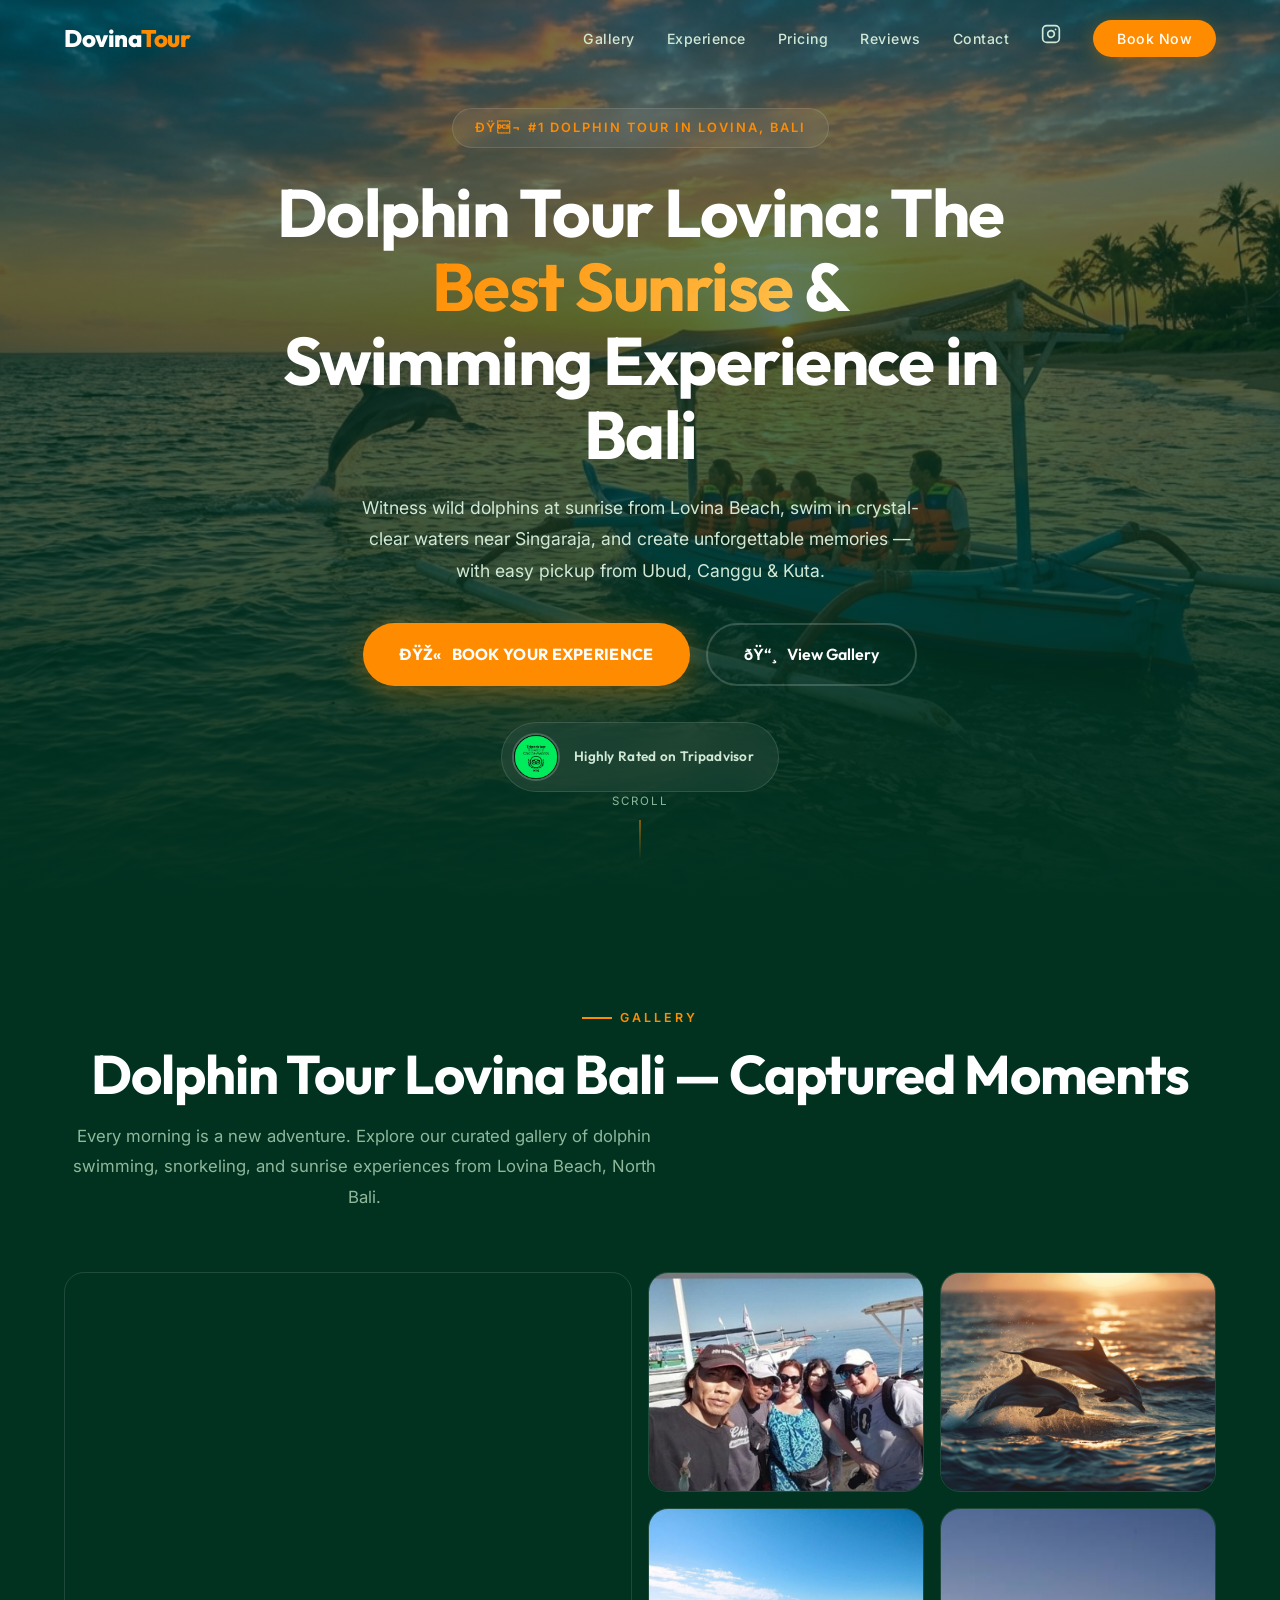
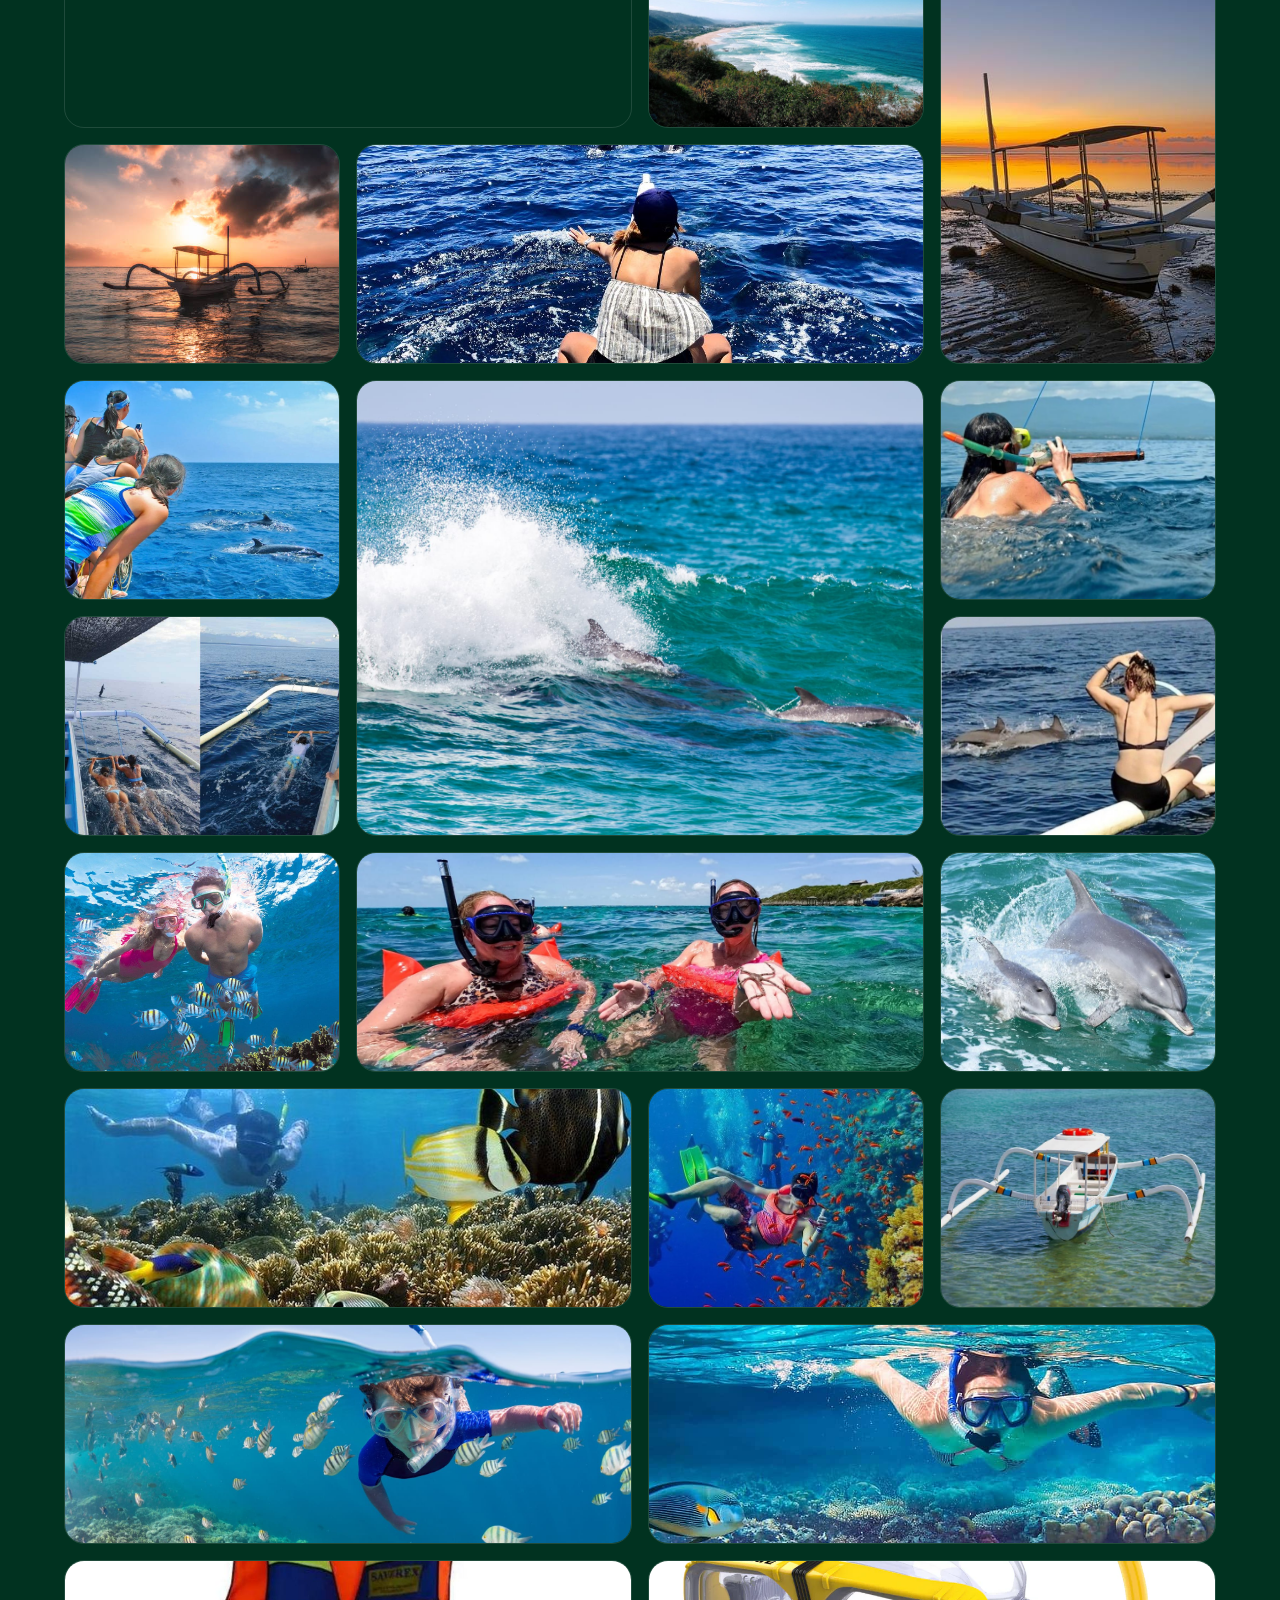
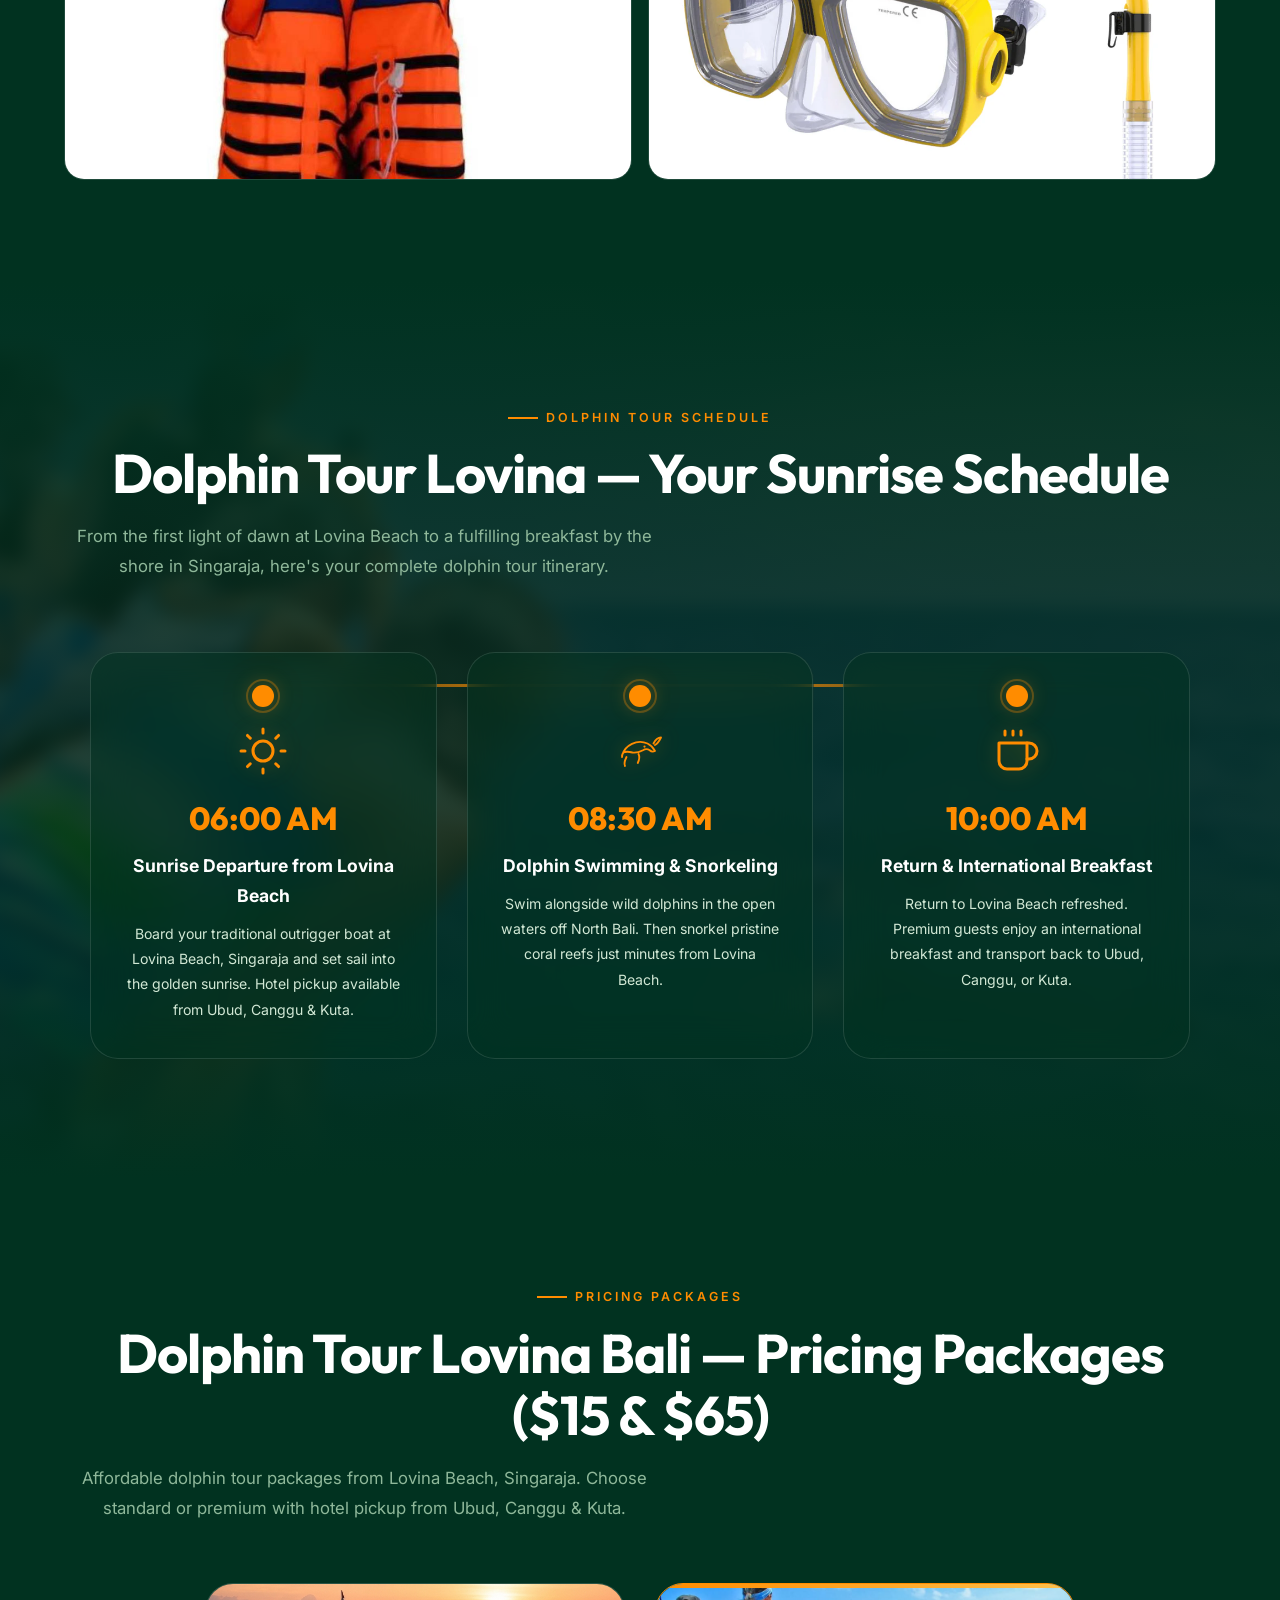
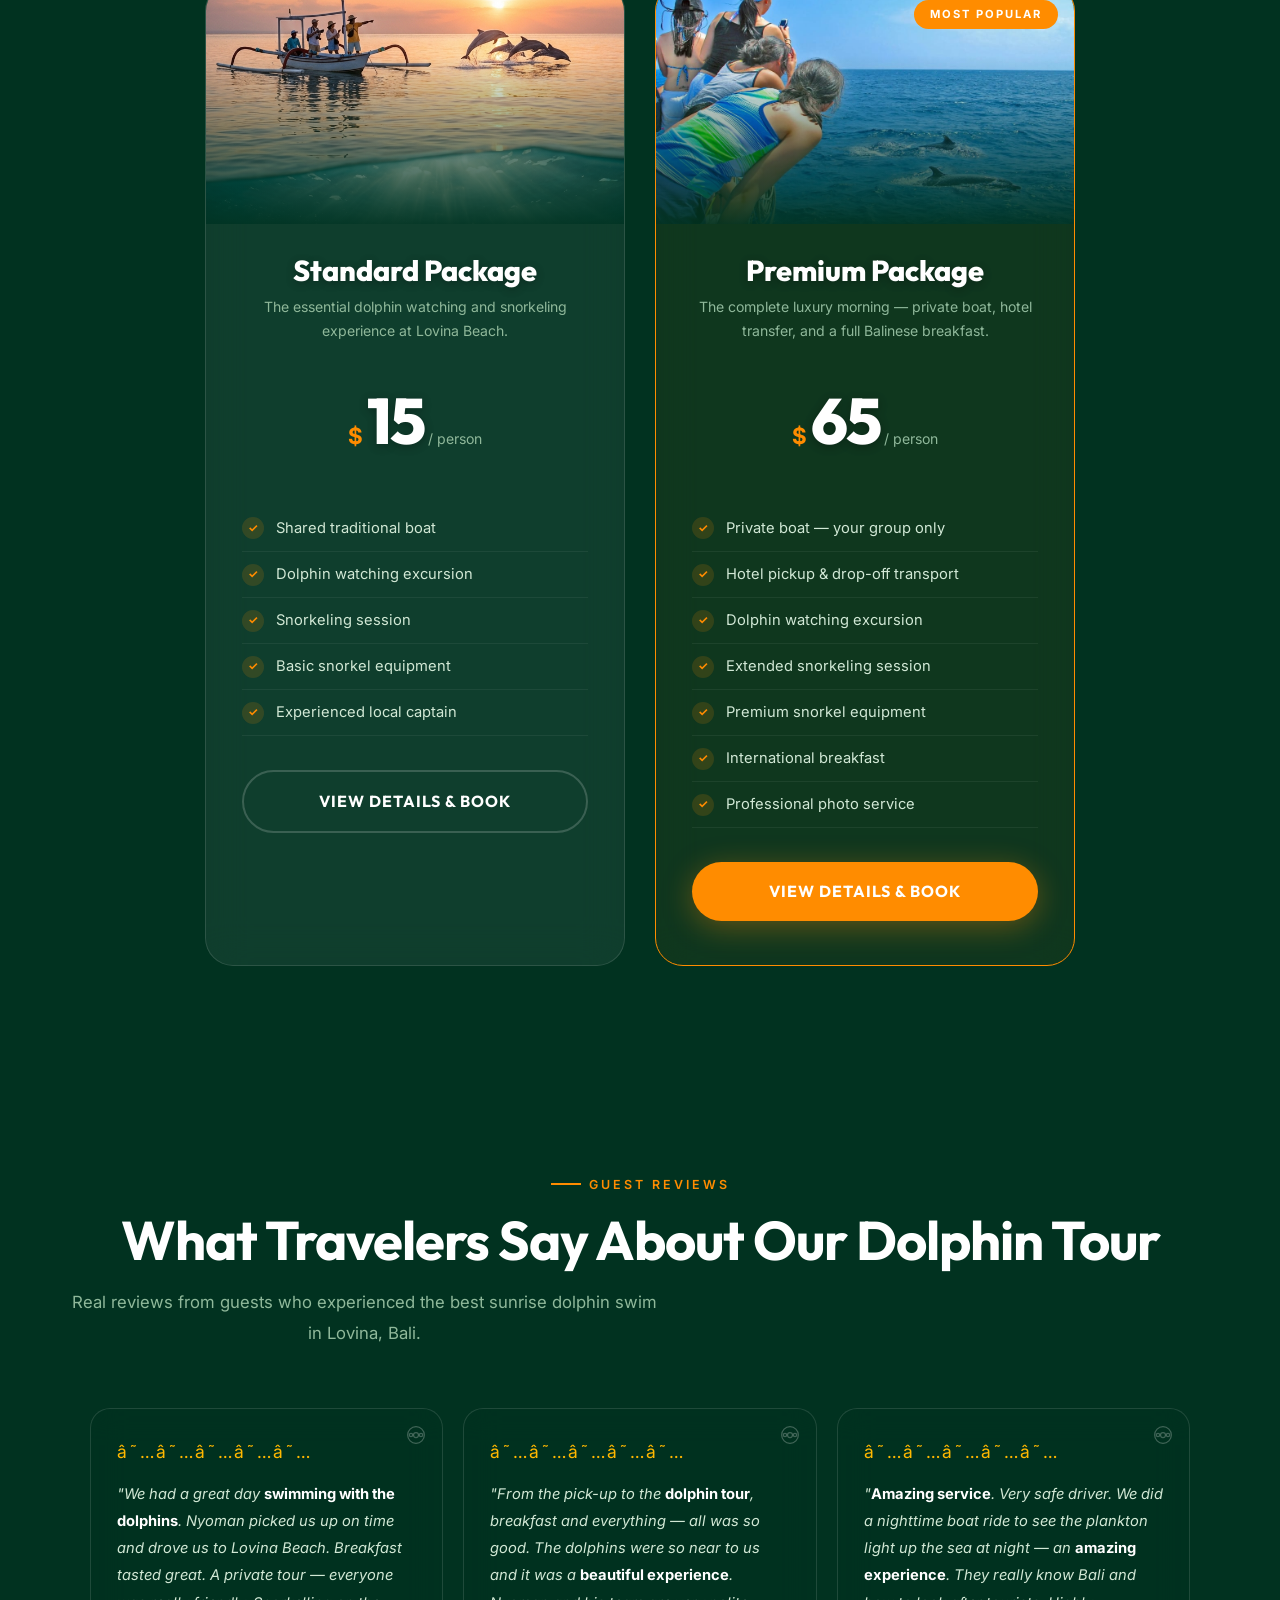
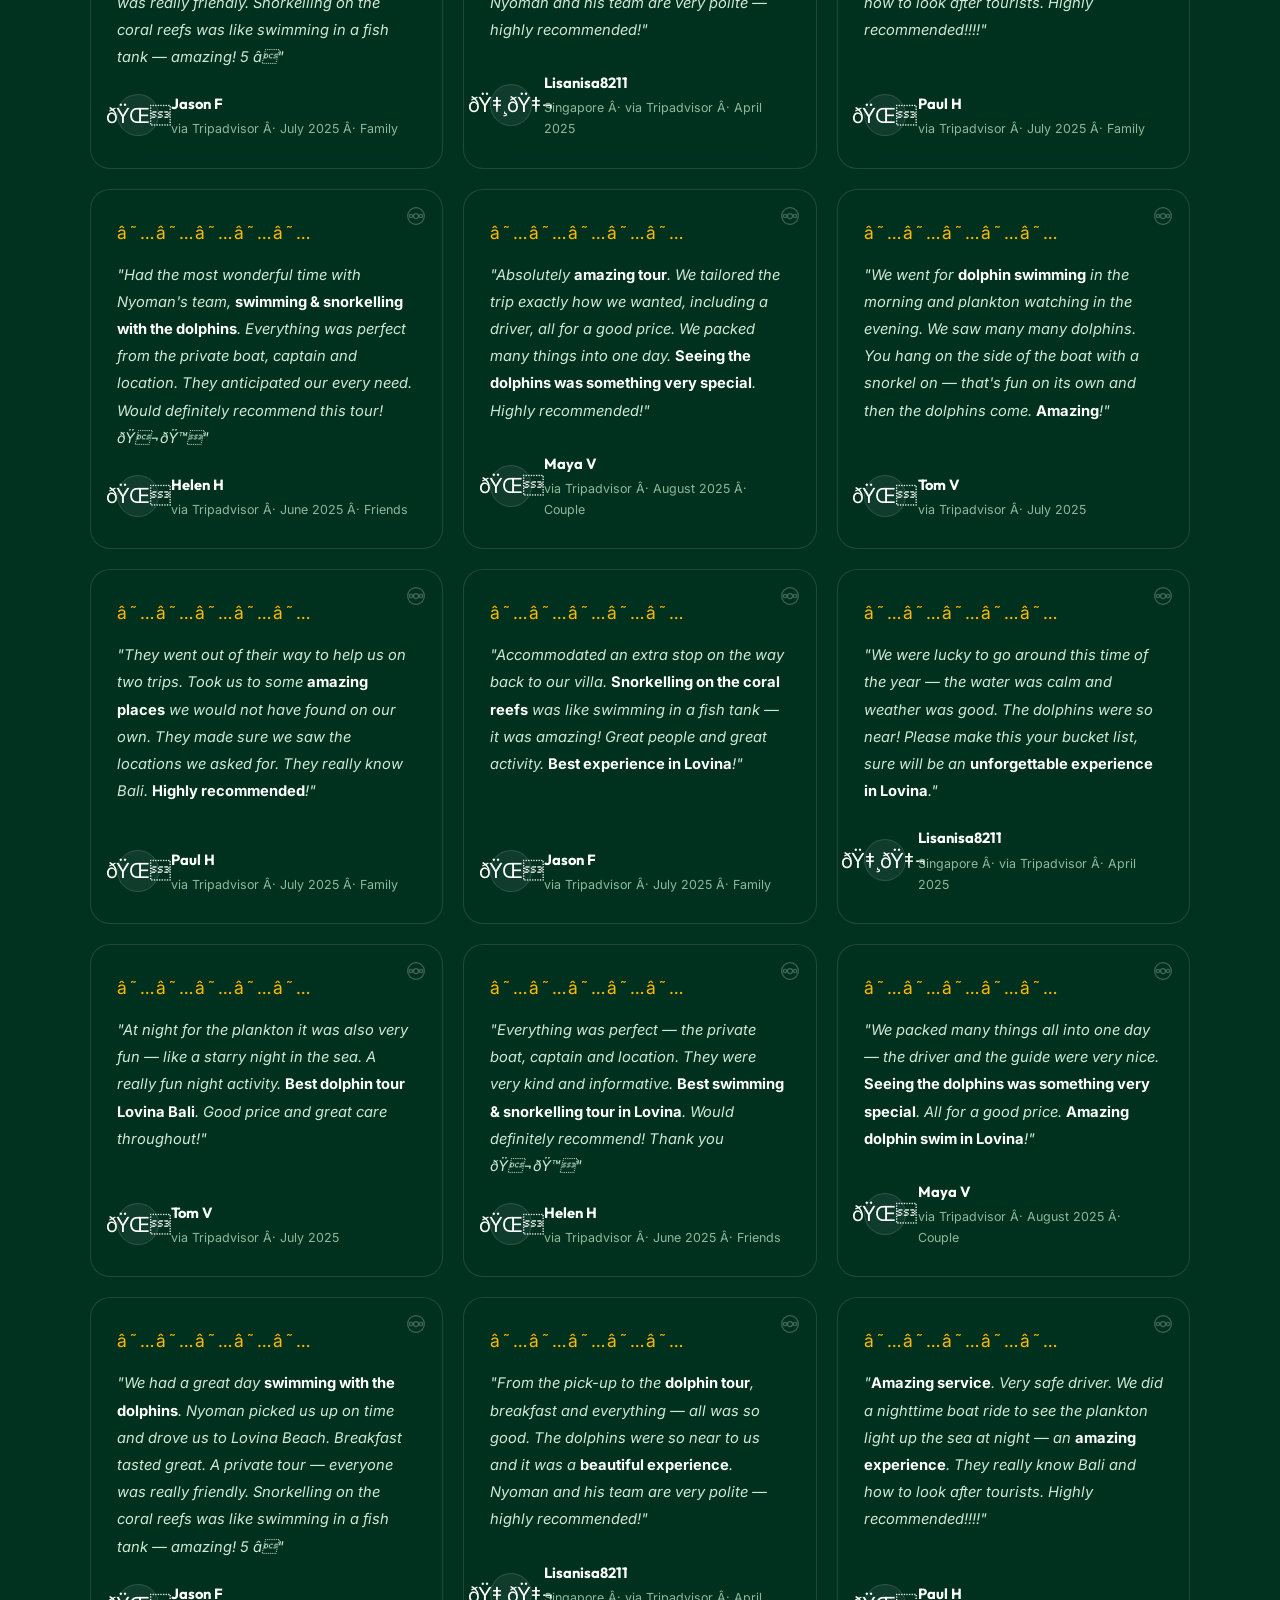
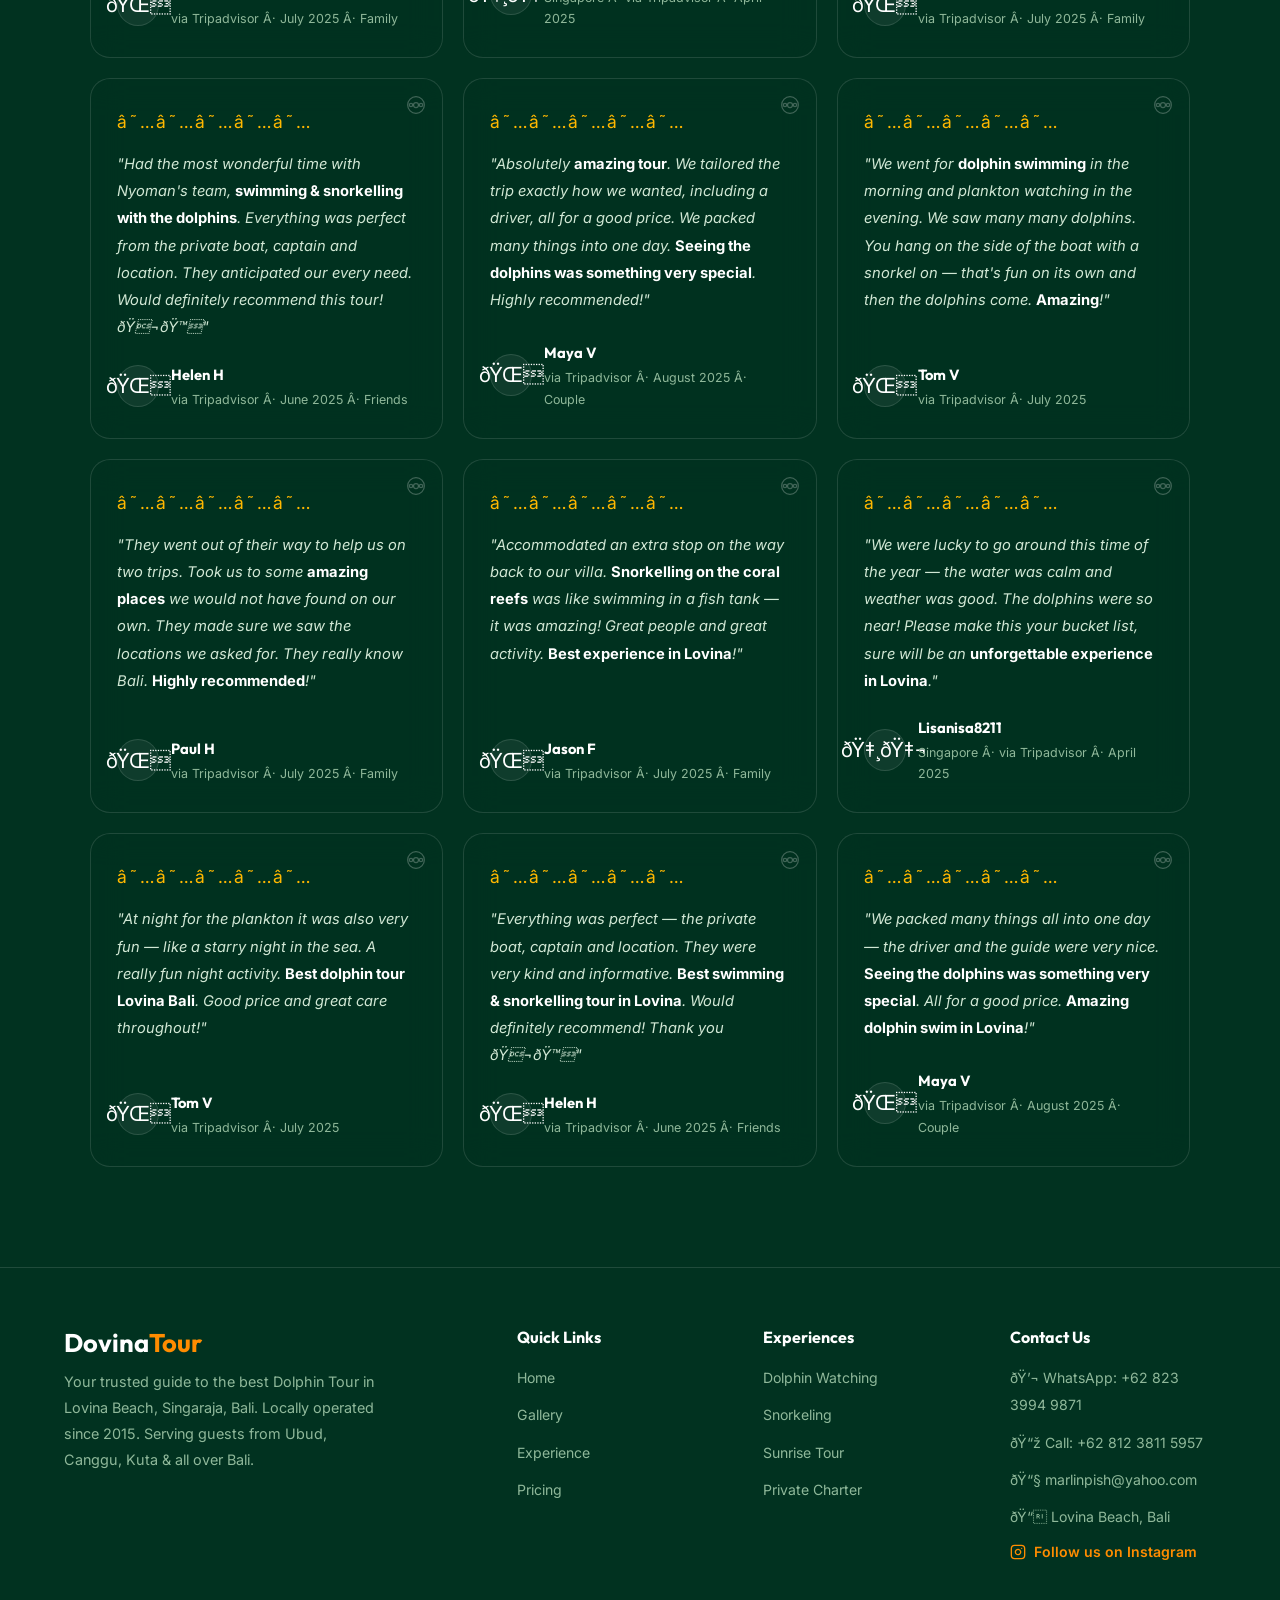
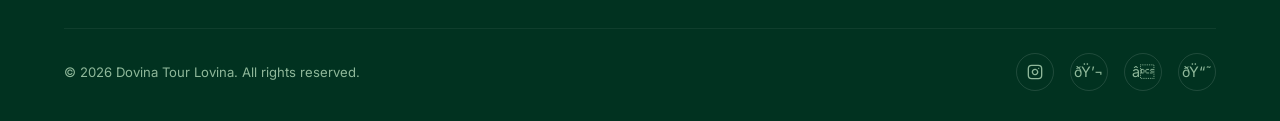
==== commit 4e97d49a: "Fix gallery image loading issues and HTML encoding corruption" ====
--- a/index.html
+++ b/index.html
@@ -4,7 +4,7 @@
 <head>
   <meta charset="UTF-8" />
   <meta name="viewport" content="width=device-width, initial-scale=1.0" />
-  <title>Dolphin Tour Lovina Bali â€” Best Sunrise Dolphin Swimming & Snorkeling | Dovina Tour</title>
+  <title>Dolphin Tour Lovina Bali — Best Sunrise Dolphin Swimming & Snorkeling | Dovina Tour</title>
   <meta name="description"
     content="Book the best Dolphin Tour in Lovina Bali. Experience sunrise dolphin watching, swimming, and snorkeling with Dovina Tour. Professional guides and private boat packages available." />
   <meta name="keywords"
@@ -12,7 +12,7 @@
 
   <!-- Open Graph / Social Media -->
   <meta property="og:type" content="website" />
-  <meta property="og:title" content="Dolphin Tour Lovina Bali â€” Best Sunrise Swimming Experience | Dovina Tour" />
+  <meta property="og:title" content="Dolphin Tour Lovina Bali — Best Sunrise Swimming Experience | Dovina Tour" />
   <meta property="og:description"
     content="Book the best Dolphin Tour in Lovina Bali. Sunrise dolphin watching, swimming & snorkeling. Professional guides, private boats. From $15/person." />
   <meta property="og:image" content="background-dolphin-lovina-tour-bali.jpeg" />
@@ -33,7 +33,7 @@
   {
     "@context": "https://schema.org",
     "@type": "TouristTrip",
-    "name": "Dolphin Tour Lovina Bali â€” Sunrise Swimming & Snorkeling",
+    "name": "Dolphin Tour Lovina Bali — Sunrise Swimming & Snorkeling",
     "description": "Experience sunrise dolphin watching, swimming with wild dolphins, and snorkeling in Lovina Beach, North Bali. Private and shared boat packages available.",
     "touristType": ["Adventure", "Nature", "Water Sports"],
     "offers": [
@@ -111,7 +111,7 @@
       </h1>
       <p class="hero-desc">
         Witness wild dolphins at sunrise from Lovina Beach, swim in crystal-clear waters near Singaraja, and create
-        unforgettable memories â€” with easy pickup from Ubud, Canggu & Kuta.
+        unforgettable memories — with easy pickup from Ubud, Canggu & Kuta.
       </p>
       <div class="hero-btns">
         <a href="#pricing" class="btn-primary">
@@ -140,7 +140,7 @@
     <div class="container">
       <div class="bento-header reveal">
         <div class="section-tag">Gallery</div>
-        <h2 class="section-title">Dolphin Tour Lovina Bali â€” Captured Moments</h2>
+        <h2 class="section-title">Dolphin Tour Lovina Bali — Captured Moments</h2>
         <p class="section-subtitle">Every morning is a new adventure. Explore our curated gallery of dolphin swimming,
           snorkeling, and sunrise experiences from Lovina Beach, North Bali.</p>
       </div>
@@ -148,13 +148,13 @@
       <div class="bento-grid">
         <div class="bento-item bento-video">
           <iframe src="https://www.youtube.com/embed/7PAWdxHHyG0?rel=0&modestbranding=1&playsinline=1"
-            title="Dolphin Tour Lovina Bali â€” Sunrise Swimming and Snorkeling Experience Video"
+            title="Dolphin Tour Lovina Bali — Sunrise Swimming and Snorkeling Experience Video"
             allow="accelerometer; autoplay; clipboard-write; encrypted-media; gyroscope; picture-in-picture"
             allowfullscreen loading="lazy"></iframe>
           <div class="bento-item-overlay"><span>â–¶ Watch the Dolphin Tour</span></div>
         </div>
         <div class="bento-item">
-          <img src="Dolphin-Tour-Lovina-Bali (2).jpeg" alt="Swimming with dolphins Lovina â€” Wild dolphins spotted near Lovina Beach Bali" loading="lazy" />
+          <img src="Dolphin-Tour-Lovina-Bali (2).jpeg" alt="Swimming with dolphins Lovina — Wild dolphins spotted near Lovina Beach Bali" loading="lazy" />
           <div class="bento-item-overlay"><span>Wild Dolphins</span></div>
         </div>
         <div class="bento-item">
@@ -162,7 +162,7 @@
           <div class="bento-item-overlay"><span>Crystal Waters</span></div>
         </div>
         <div class="bento-item">
-          <img src="Dolphin-Tour-Lovina-Bali (4).jpeg" alt="Sunrise dolphin boat Bali â€” Dolphins leaping at dawn near Singaraja" loading="lazy" />
+          <img src="Dolphin-Tour-Lovina-Bali (4).jpeg" alt="Sunrise dolphin boat Bali — Dolphins leaping at dawn near Singaraja" loading="lazy" />
           <div class="bento-item-overlay"><span>Dolphins at Dawn</span></div>
         </div>
         <div class="bento-item">
@@ -178,15 +178,15 @@
           <div class="bento-item-overlay"><span>Marine Life</span></div>
         </div>
         <div class="bento-item">
-          <img src="Dolphin-Tour-Lovina-Bali (8).jpeg" alt="Panoramic sunrise view from Lovina Bay â€” Best sunrise tour Bali" loading="lazy" />
+          <img src="Dolphin-Tour-Lovina-Bali (8).jpeg" alt="Panoramic sunrise view from Lovina Bay — Best sunrise tour Bali" loading="lazy" />
           <div class="bento-item-overlay"><span>Panoramic Sunrise</span></div>
         </div>
         <div class="bento-item">
-          <img src="Dolphin-Tour-Lovina-Bali (9).jpeg" alt="Happy guests swimming with dolphins Lovina â€” Dovina Tour experience" loading="lazy" />
+          <img src="Dolphin-Tour-Lovina-Bali (9).jpeg" alt="Happy guests swimming with dolphins Lovina — Dovina Tour experience" loading="lazy" />
           <div class="bento-item-overlay"><span>Happy Guests</span></div>
         </div>
         <div class="bento-item">
-          <img src="Dolphin-Tour-Lovina-Bali (10).jpeg" alt="Pod of dolphins swimming together â€” Dolphin Tour Lovina Bali" loading="lazy" />
+          <img src="Dolphin-Tour-Lovina-Bali (10).jpeg" alt="Pod of dolphins swimming together — Dolphin Tour Lovina Bali" loading="lazy" />
           <div class="bento-item-overlay"><span>Dolphin Pod</span></div>
         </div>
         <div class="bento-item">
@@ -194,7 +194,7 @@
           <div class="bento-item-overlay"><span>Coral Reef</span></div>
         </div>
         <div class="bento-item">
-          <img src="Dolphin-Tour-Lovina-Bali (12).jpeg" alt="Scenic North Bali coastline near Singaraja â€” Dovina Tour" loading="lazy" />
+          <img src="Dolphin-Tour-Lovina-Bali (12).jpeg" alt="Scenic North Bali coastline near Singaraja — Dovina Tour" loading="lazy" />
           <div class="bento-item-overlay"><span>North Bali Coast</span></div>
         </div>
         <div class="bento-item">
@@ -202,31 +202,31 @@
           <div class="bento-item-overlay"><span>Close Encounter</span></div>
         </div>
         <div class="bento-item">
-          <img src="Dolphin-Tour-Lovina-Bali (14).jpeg" alt="Golden hour sunrise over Lovina Beach â€” Best sunrise tour Bali" loading="lazy" />
+          <img src="Dolphin-Tour-Lovina-Bali (14).jpeg" alt="Golden hour sunrise over Lovina Beach — Best sunrise tour Bali" loading="lazy" />
           <div class="bento-item-overlay"><span>Golden Hour</span></div>
         </div>
         <div class="bento-item">
-          <img src="WhatsApp Image 2026-03-01 at 10.30.44.jpeg" alt="Dolphin Tour Lovina Beach â€” Happy guests" loading="lazy" />
+          <img src="wa-gallery-0.jpeg" alt="Dolphin Tour Lovina Beach — Happy guests" loading="lazy" />
           <div class="bento-item-overlay"><span>Happy Guests</span></div>
         </div>
         <div class="bento-item">
-          <img src="WhatsApp Image 2026-03-01 at 11.34.55 (1).jpeg" alt="Dolphin Tour Lovina Bali Photo" loading="lazy" />
+          <img src="wa-gallery-1.jpeg" alt="Dolphin Tour Lovina Bali Photo" loading="lazy" />
           <div class="bento-item-overlay"><span>Morning Vibes</span></div>
         </div>
         <div class="bento-item">
-          <img src="WhatsApp Image 2026-03-01 at 11.34.55 (2).jpeg" alt="Dolphin Tour Lovina Bali Photo" loading="lazy" />
+          <img src="wa-gallery-2.jpeg" alt="Dolphin Tour Lovina Bali Photo" loading="lazy" />
           <div class="bento-item-overlay"><span>Ocean View</span></div>
         </div>
         <div class="bento-item">
-          <img src="WhatsApp Image 2026-03-01 at 11.34.55.jpeg" alt="Dolphin Tour Lovina Bali Photo" loading="lazy" />
+          <img src="wa-gallery-3.jpeg" alt="Dolphin Tour Lovina Bali Photo" loading="lazy" />
           <div class="bento-item-overlay"><span>Tropical Breeze</span></div>
         </div>
         <div class="bento-item">
-          <img src="WhatsApp Image 2026-03-01 at 11.34.56 (1).jpeg" alt="Dolphin Tour Lovina Bali Photo" loading="lazy" />
+          <img src="wa-gallery-4.jpeg" alt="Dolphin Tour Lovina Bali Photo" loading="lazy" />
           <div class="bento-item-overlay"><span>Beautiful Coast</span></div>
         </div>
         <div class="bento-item">
-          <img src="WhatsApp Image 2026-03-01 at 11.34.56.jpeg" alt="Dolphin Tour Lovina Bali Photo" loading="lazy" />
+          <img src="wa-gallery-5.jpeg" alt="Dolphin Tour Lovina Bali Photo" loading="lazy" />
           <div class="bento-item-overlay"><span>Memorable Trip</span></div>
         </div>
         <div class="bento-item">
@@ -252,7 +252,7 @@
     <div class="container" style="position:relative;z-index:2;">
       <div class="timeline-header reveal">
         <div class="section-tag">Dolphin Tour Schedule</div>
-        <h2 class="section-title">Dolphin Tour Lovina â€” Your Sunrise Schedule</h2>
+        <h2 class="section-title">Dolphin Tour Lovina — Your Sunrise Schedule</h2>
         <p class="section-subtitle">From the first light of dawn at Lovina Beach to a fulfilling breakfast by the shore
           in Singaraja, here's your complete dolphin tour itinerary.</p>
       </div>
@@ -331,7 +331,7 @@
     <div class="container">
       <div class="pricing-header reveal">
         <div class="section-tag">Pricing Packages</div>
-        <h2 class="section-title">Dolphin Tour Lovina Bali â€” Pricing Packages ($15 & $65)</h2>
+        <h2 class="section-title">Dolphin Tour Lovina Bali — Pricing Packages ($15 & $65)</h2>
         <p class="section-subtitle">Affordable dolphin tour packages from Lovina Beach, Singaraja. Choose standard
           or
           premium with hotel pickup from Ubud, Canggu & Kuta.</p>
@@ -342,7 +342,7 @@
         <div class="pricing-card reveal">
           <div class="pricing-card-img">
             <img src="Dolphin-tour-lovina-bali (15).jpeg"
-              alt="Standard Dolphin Tour Lovina Bali Package â€” $15 per person shared boat" />
+              alt="Standard Dolphin Tour Lovina Bali Package — $15 per person shared boat" />
           </div>
           <div class="pricing-card-body">
             <h3 class="pricing-card-title">Standard Package</h3>
@@ -371,11 +371,11 @@
           <div class="pricing-badge">Most Popular</div>
           <div class="pricing-card-img">
             <img src="Dolphin-Tour-Lovina-Bali (8).jpeg"
-              alt="Premium Dolphin Tour Lovina Bali Package â€” $65 private boat with hotel transport from Ubud Canggu Kuta" />
+              alt="Premium Dolphin Tour Lovina Bali Package — $65 private boat with hotel transport from Ubud Canggu Kuta" />
           </div>
           <div class="pricing-card-body">
             <h3 class="pricing-card-title">Premium Package</h3>
-            <p class="pricing-card-desc">The complete luxury morning â€” private boat, hotel transfer, and a full Balinese
+            <p class="pricing-card-desc">The complete luxury morning — private boat, hotel transfer, and a full Balinese
               breakfast.</p>
             <div class="pricing-amount">
               <span class="pricing-currency">$</span>
@@ -383,7 +383,7 @@
               <span class="pricing-period">/ person</span>
             </div>
             <ul class="pricing-features">
-              <li>Private boat â€” your group only</li>
+              <li>Private boat — your group only</li>
               <li>Hotel pickup & drop-off transport</li>
               <li>Dolphin watching excursion</li>
               <li>Extended snorkeling session</li>
@@ -423,8 +423,8 @@
             </svg></div>
           <div class="testi-stars">â˜…â˜…â˜…â˜…â˜…</div>
           <p class="testi-text">"We had a great day <strong>swimming with the dolphins</strong>. Nyoman picked us up on
-            time and drove us to Lovina Beach. Breakfast tasted great. A private tour â€” everyone was really friendly.
-            Snorkelling on the coral reefs was like swimming in a fish tank â€” amazing! 5 â­"</p>
+            time and drove us to Lovina Beach. Breakfast tasted great. A private tour — everyone was really friendly.
+            Snorkelling on the coral reefs was like swimming in a fish tank — amazing! 5 â­"</p>
           <div class="testi-author">
             <div class="testi-avatar">ðŸŒ</div>
             <div>
@@ -443,9 +443,9 @@
               <circle cx="18" cy="12" r="2" />
             </svg></div>
           <div class="testi-stars">â˜…â˜…â˜…â˜…â˜…</div>
-          <p class="testi-text">"From the pick-up to the <strong>dolphin tour</strong>, breakfast and everything â€” all
+          <p class="testi-text">"From the pick-up to the <strong>dolphin tour</strong>, breakfast and everything — all
             was so good. The dolphins were so near to us and it was a <strong>beautiful experience</strong>. Nyoman and
-            his team are very polite â€” highly recommended!"</p>
+            his team are very polite — highly recommended!"</p>
           <div class="testi-author">
             <div class="testi-avatar">ðŸ‡¸ðŸ‡¬</div>
             <div>
@@ -465,7 +465,7 @@
             </svg></div>
           <div class="testi-stars">â˜…â˜…â˜…â˜…â˜…</div>
           <p class="testi-text">"<strong>Amazing service</strong>. Very safe driver. We did a nighttime boat ride to see
-            the plankton light up the sea at night â€” an <strong>amazing experience</strong>. They really know Bali and
+            the plankton light up the sea at night — an <strong>amazing experience</strong>. They really know Bali and
             how to look after tourists. Highly recommended!!!!"</p>
           <div class="testi-author">
             <div class="testi-avatar">ðŸŒ</div>
@@ -529,7 +529,7 @@
             </svg></div>
           <div class="testi-stars">â˜…â˜…â˜…â˜…â˜…</div>
           <p class="testi-text">"We went for <strong>dolphin swimming</strong> in the morning and plankton watching in
-            the evening. We saw many many dolphins. You hang on the side of the boat with a snorkel on â€” that's fun on
+            the evening. We saw many many dolphins. You hang on the side of the boat with a snorkel on — that's fun on
             its own and then the dolphins come. <strong>Amazing</strong>!"</p>
           <div class="testi-author">
             <div class="testi-avatar">ðŸŒ</div>
@@ -572,7 +572,7 @@
             </svg></div>
           <div class="testi-stars">â˜…â˜…â˜…â˜…â˜…</div>
           <p class="testi-text">"Accommodated an extra stop on the way back to our villa. <strong>Snorkelling on the
-              coral reefs</strong> was like swimming in a fish tank â€” it was amazing! Great people and great activity.
+              coral reefs</strong> was like swimming in a fish tank — it was amazing! Great people and great activity.
             <strong>Best experience in Lovina</strong>!"
           </p>
           <div class="testi-author">
@@ -593,7 +593,7 @@
               <circle cx="18" cy="12" r="2" />
             </svg></div>
           <div class="testi-stars">â˜…â˜…â˜…â˜…â˜…</div>
-          <p class="testi-text">"We were lucky to go around this time of the year â€” the water was calm and weather was
+          <p class="testi-text">"We were lucky to go around this time of the year — the water was calm and weather was
             good. The dolphins were so near! Please make this your bucket list, sure will be an <strong>unforgettable
               experience in Lovina</strong>."</p>
           <div class="testi-author">
@@ -615,7 +615,7 @@
               <circle cx="18" cy="12" r="2" />
             </svg></div>
           <div class="testi-stars">â˜…â˜…â˜…â˜…â˜…</div>
-          <p class="testi-text">"At night for the plankton it was also very fun â€” like a starry night in the sea. A
+          <p class="testi-text">"At night for the plankton it was also very fun — like a starry night in the sea. A
             really fun night activity. <strong>Best dolphin tour Lovina Bali</strong>. Good price and great care
             throughout!"</p>
           <div class="testi-author">
@@ -636,7 +636,7 @@
               <circle cx="18" cy="12" r="2" />
             </svg></div>
           <div class="testi-stars">â˜…â˜…â˜…â˜…â˜…</div>
-          <p class="testi-text">"Everything was perfect â€” the private boat, captain and location. They were very kind
+          <p class="testi-text">"Everything was perfect — the private boat, captain and location. They were very kind
             and informative. <strong>Best swimming & snorkelling tour in Lovina</strong>. Would definitely recommend!
             Thank you ðŸ¬ðŸ™"</p>
           <div class="testi-author">
@@ -657,7 +657,7 @@
               <circle cx="18" cy="12" r="2" />
             </svg></div>
           <div class="testi-stars">â˜…â˜…â˜…â˜…â˜…</div>
-          <p class="testi-text">"We packed many things all into one day â€” the driver and the guide were very nice.
+          <p class="testi-text">"We packed many things all into one day — the driver and the guide were very nice.
             <strong>Seeing the dolphins was something very special</strong>. All for a good price. <strong>Amazing
               dolphin swim in Lovina</strong>!"
           </p>
@@ -682,8 +682,8 @@
             </svg></div>
           <div class="testi-stars">â˜…â˜…â˜…â˜…â˜…</div>
           <p class="testi-text">"We had a great day <strong>swimming with the dolphins</strong>. Nyoman picked us up on
-            time and drove us to Lovina Beach. Breakfast tasted great. A private tour â€” everyone was really friendly.
-            Snorkelling on the coral reefs was like swimming in a fish tank â€” amazing! 5 â­"</p>
+            time and drove us to Lovina Beach. Breakfast tasted great. A private tour — everyone was really friendly.
+            Snorkelling on the coral reefs was like swimming in a fish tank — amazing! 5 â­"</p>
           <div class="testi-author">
             <div class="testi-avatar">ðŸŒ</div>
             <div>
@@ -702,9 +702,9 @@
               <circle cx="18" cy="12" r="2" />
             </svg></div>
           <div class="testi-stars">â˜…â˜…â˜…â˜…â˜…</div>
-          <p class="testi-text">"From the pick-up to the <strong>dolphin tour</strong>, breakfast and everything â€” all
+          <p class="testi-text">"From the pick-up to the <strong>dolphin tour</strong>, breakfast and everything — all
             was so good. The dolphins were so near to us and it was a <strong>beautiful experience</strong>. Nyoman and
-            his team are very polite â€” highly recommended!"</p>
+            his team are very polite — highly recommended!"</p>
           <div class="testi-author">
             <div class="testi-avatar">ðŸ‡¸ðŸ‡¬</div>
             <div>
@@ -724,7 +724,7 @@
             </svg></div>
           <div class="testi-stars">â˜…â˜…â˜…â˜…â˜…</div>
           <p class="testi-text">"<strong>Amazing service</strong>. Very safe driver. We did a nighttime boat ride to see
-            the plankton light up the sea at night â€” an <strong>amazing experience</strong>. They really know Bali and
+            the plankton light up the sea at night — an <strong>amazing experience</strong>. They really know Bali and
             how to look after tourists. Highly recommended!!!!"</p>
           <div class="testi-author">
             <div class="testi-avatar">ðŸŒ</div>
@@ -788,7 +788,7 @@
             </svg></div>
           <div class="testi-stars">â˜…â˜…â˜…â˜…â˜…</div>
           <p class="testi-text">"We went for <strong>dolphin swimming</strong> in the morning and plankton watching in
-            the evening. We saw many many dolphins. You hang on the side of the boat with a snorkel on â€” that's fun on
+            the evening. We saw many many dolphins. You hang on the side of the boat with a snorkel on — that's fun on
             its own and then the dolphins come. <strong>Amazing</strong>!"</p>
           <div class="testi-author">
             <div class="testi-avatar">ðŸŒ</div>
@@ -831,7 +831,7 @@
             </svg></div>
           <div class="testi-stars">â˜…â˜…â˜…â˜…â˜…</div>
           <p class="testi-text">"Accommodated an extra stop on the way back to our villa. <strong>Snorkelling on the
-              coral reefs</strong> was like swimming in a fish tank â€” it was amazing! Great people and great activity.
+              coral reefs</strong> was like swimming in a fish tank — it was amazing! Great people and great activity.
             <strong>Best experience in Lovina</strong>!"
           </p>
           <div class="testi-author">
@@ -852,7 +852,7 @@
               <circle cx="18" cy="12" r="2" />
             </svg></div>
           <div class="testi-stars">â˜…â˜…â˜…â˜…â˜…</div>
-          <p class="testi-text">"We were lucky to go around this time of the year â€” the water was calm and weather was
+          <p class="testi-text">"We were lucky to go around this time of the year — the water was calm and weather was
             good. The dolphins were so near! Please make this your bucket list, sure will be an <strong>unforgettable
               experience in Lovina</strong>."</p>
           <div class="testi-author">
@@ -874,7 +874,7 @@
               <circle cx="18" cy="12" r="2" />
             </svg></div>
           <div class="testi-stars">â˜…â˜…â˜…â˜…â˜…</div>
-          <p class="testi-text">"At night for the plankton it was also very fun â€” like a starry night in the sea. A
+          <p class="testi-text">"At night for the plankton it was also very fun — like a starry night in the sea. A
             really fun night activity. <strong>Best dolphin tour Lovina Bali</strong>. Good price and great care
             throughout!"</p>
           <div class="testi-author">
@@ -895,7 +895,7 @@
               <circle cx="18" cy="12" r="2" />
             </svg></div>
           <div class="testi-stars">â˜…â˜…â˜…â˜…â˜…</div>
-          <p class="testi-text">"Everything was perfect â€” the private boat, captain and location. They were very kind
+          <p class="testi-text">"Everything was perfect — the private boat, captain and location. They were very kind
             and informative. <strong>Best swimming & snorkelling tour in Lovina</strong>. Would definitely recommend!
             Thank you ðŸ¬ðŸ™"</p>
           <div class="testi-author">
@@ -916,7 +916,7 @@
               <circle cx="18" cy="12" r="2" />
             </svg></div>
           <div class="testi-stars">â˜…â˜…â˜…â˜…â˜…</div>
-          <p class="testi-text">"We packed many things all into one day â€” the driver and the guide were very nice.
+          <p class="testi-text">"We packed many things all into one day — the driver and the guide were very nice.
             <strong>Seeing the dolphins was something very special</strong>. All for a good price. <strong>Amazing
               dolphin swim in Lovina</strong>!"
           </p>
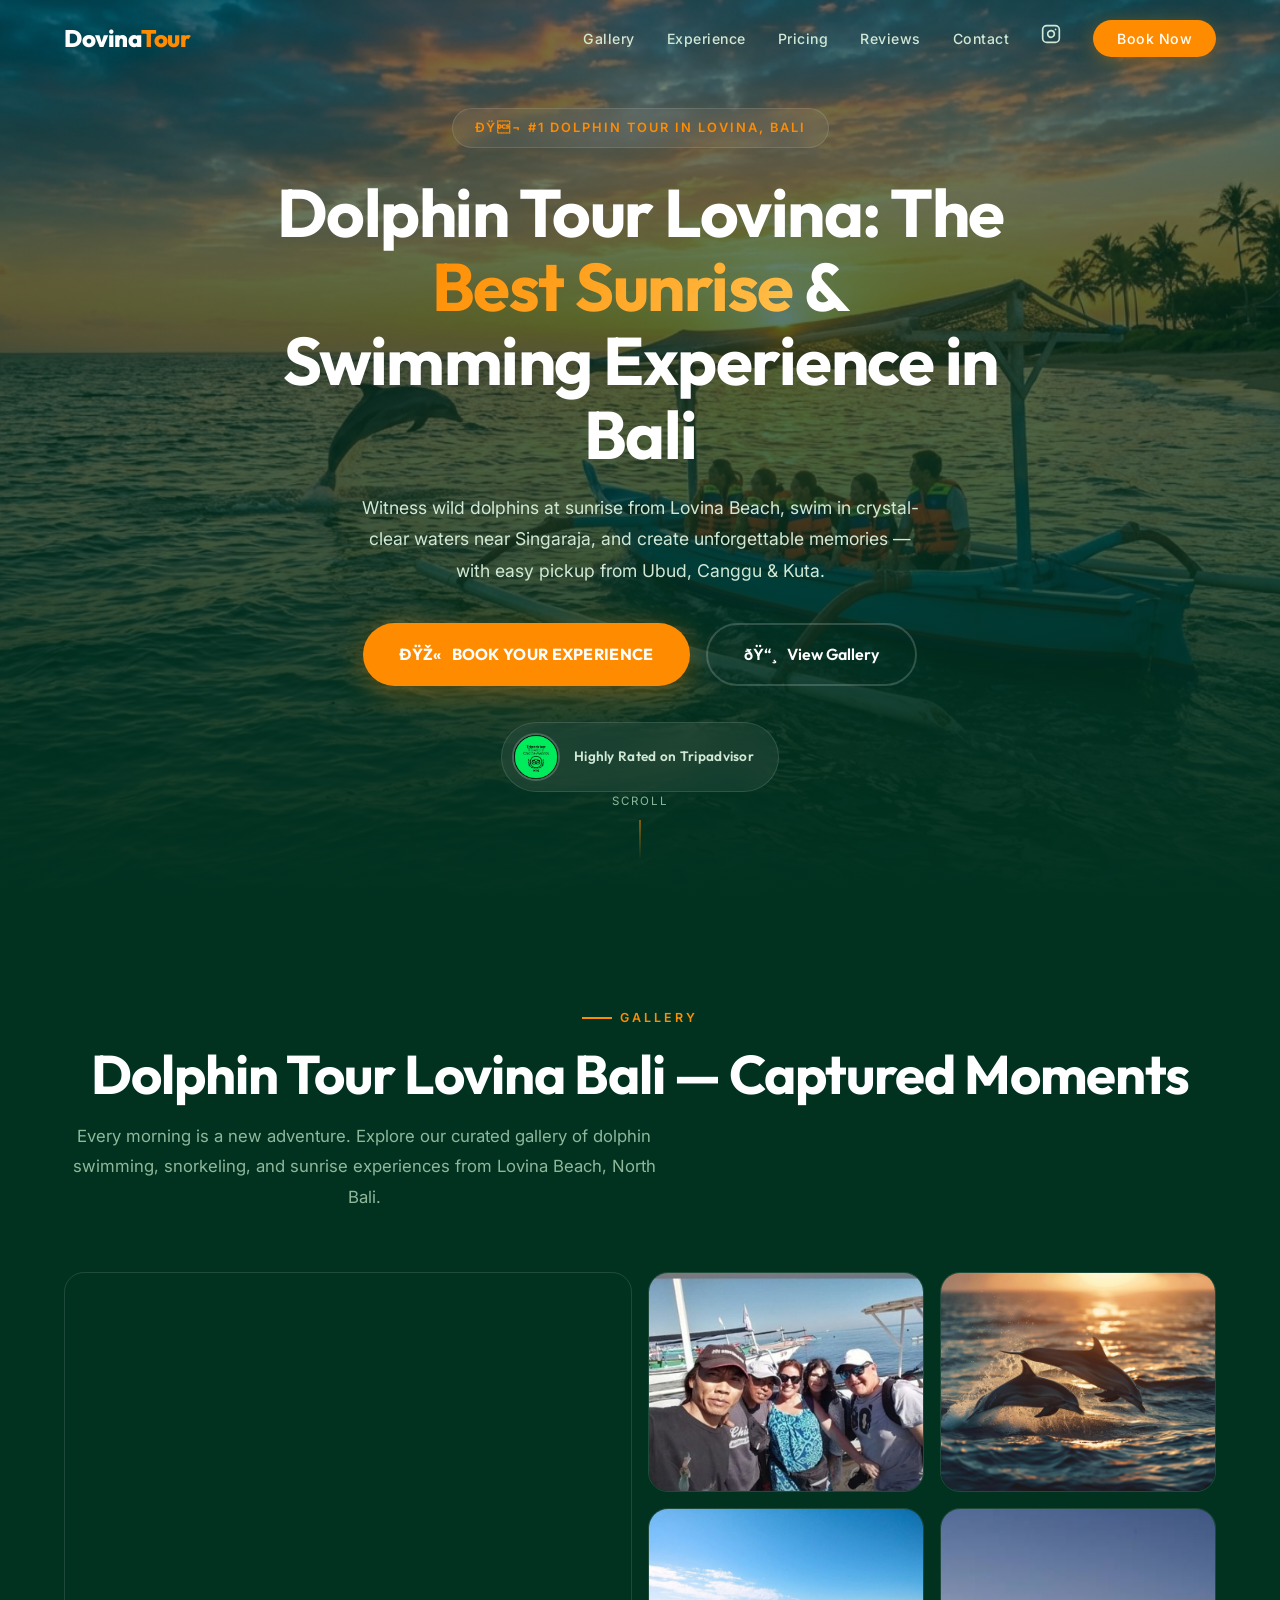
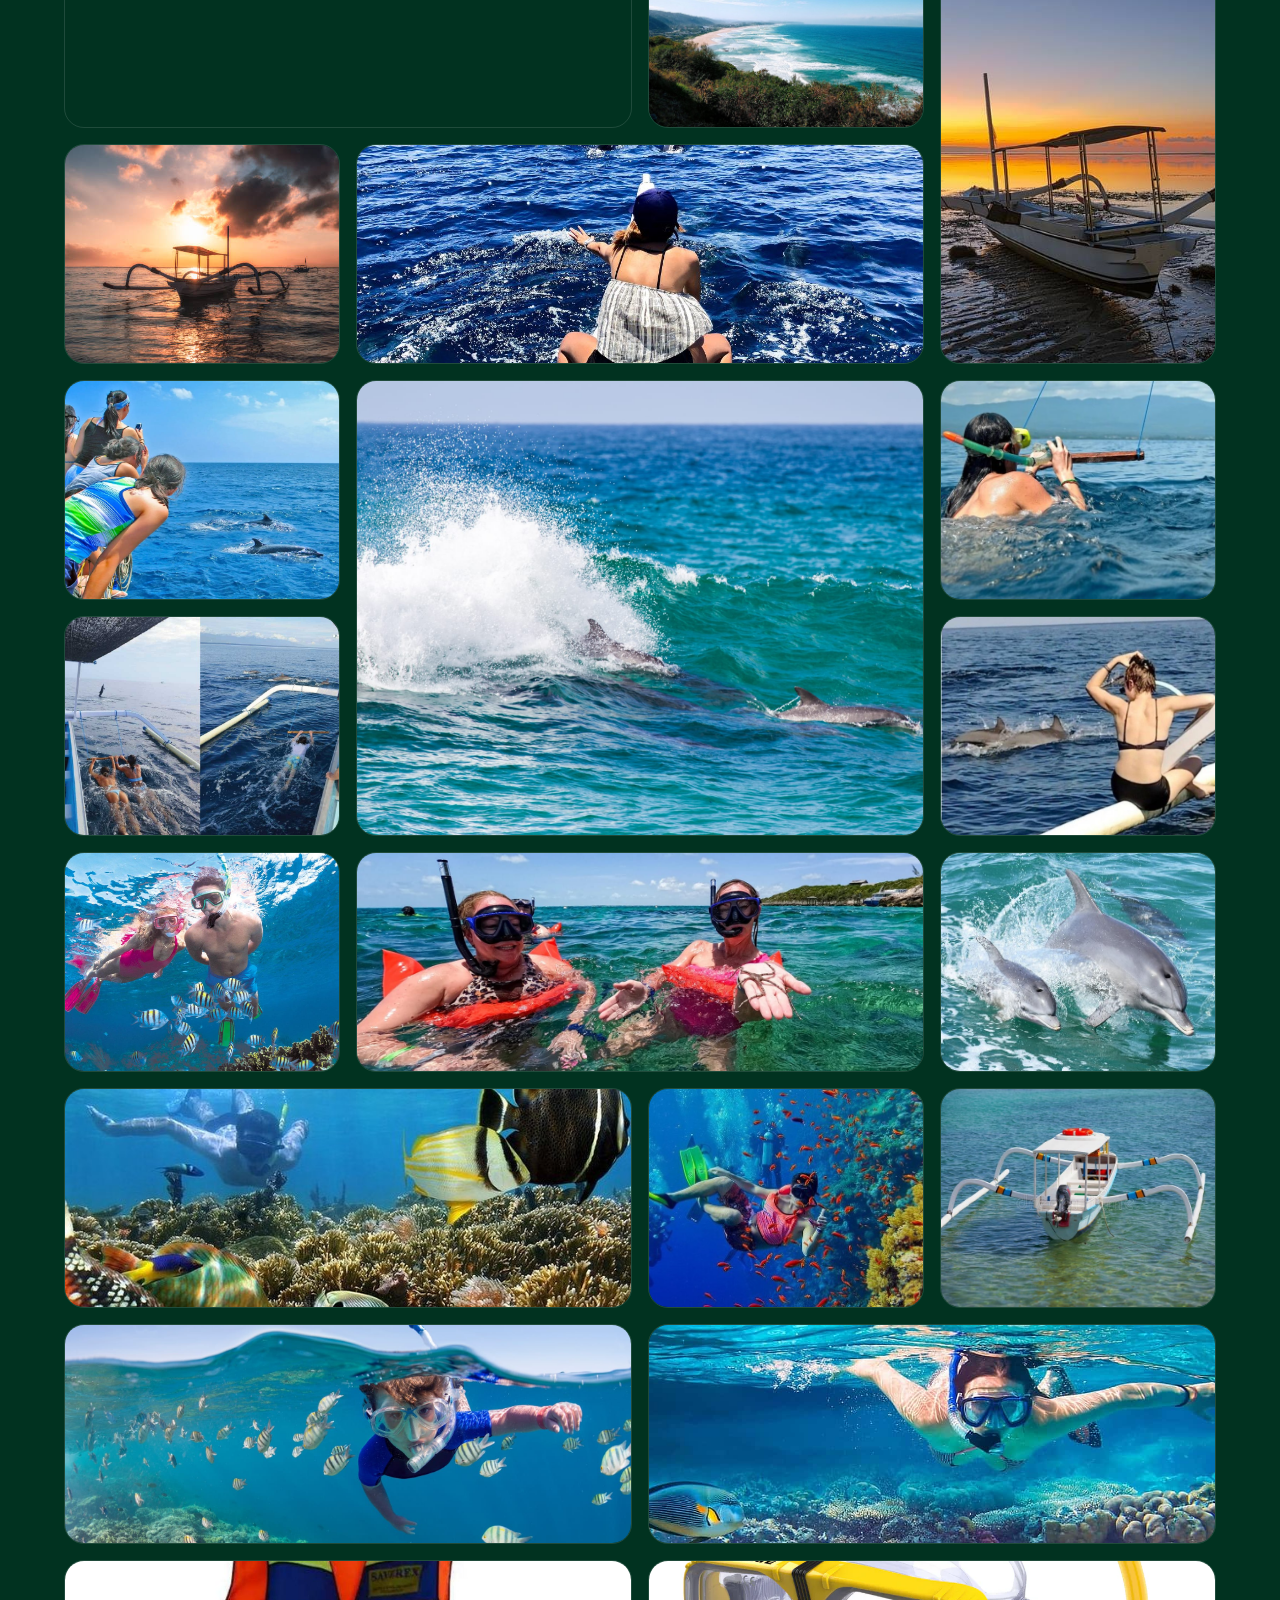
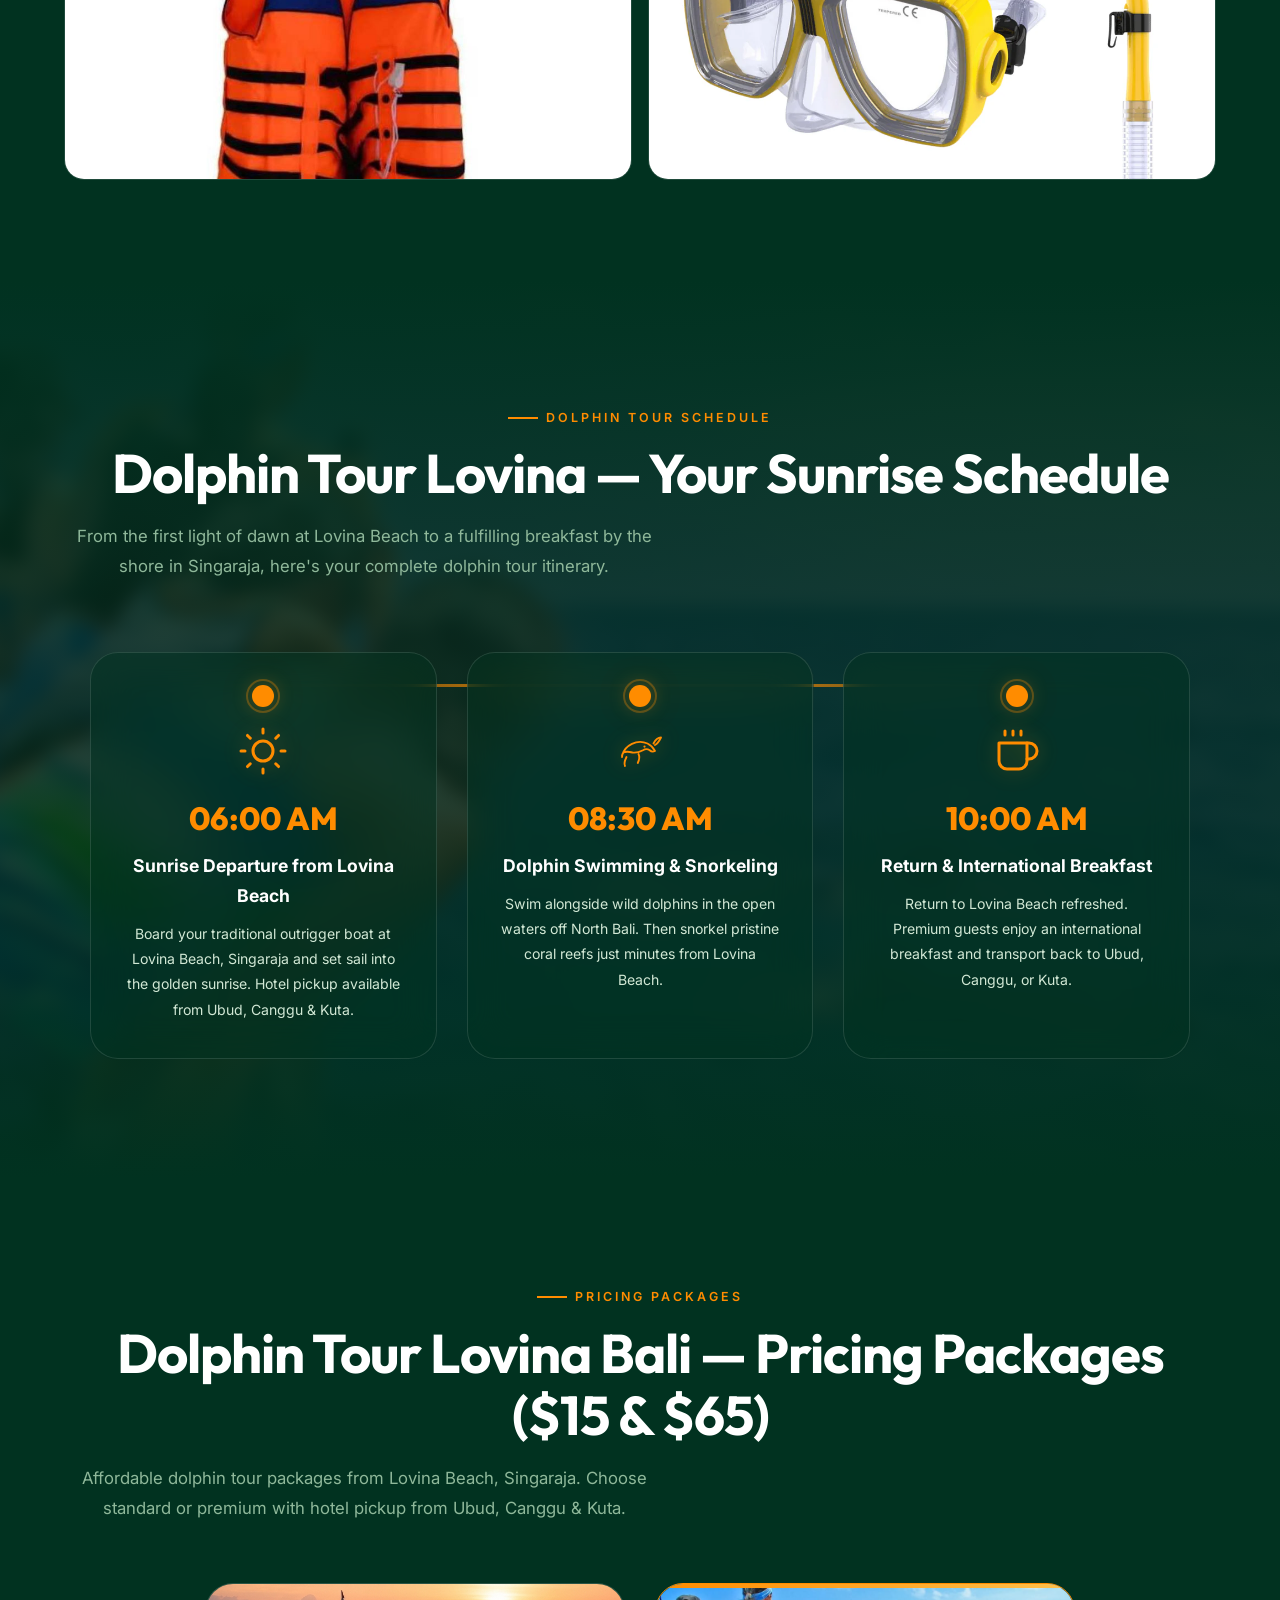
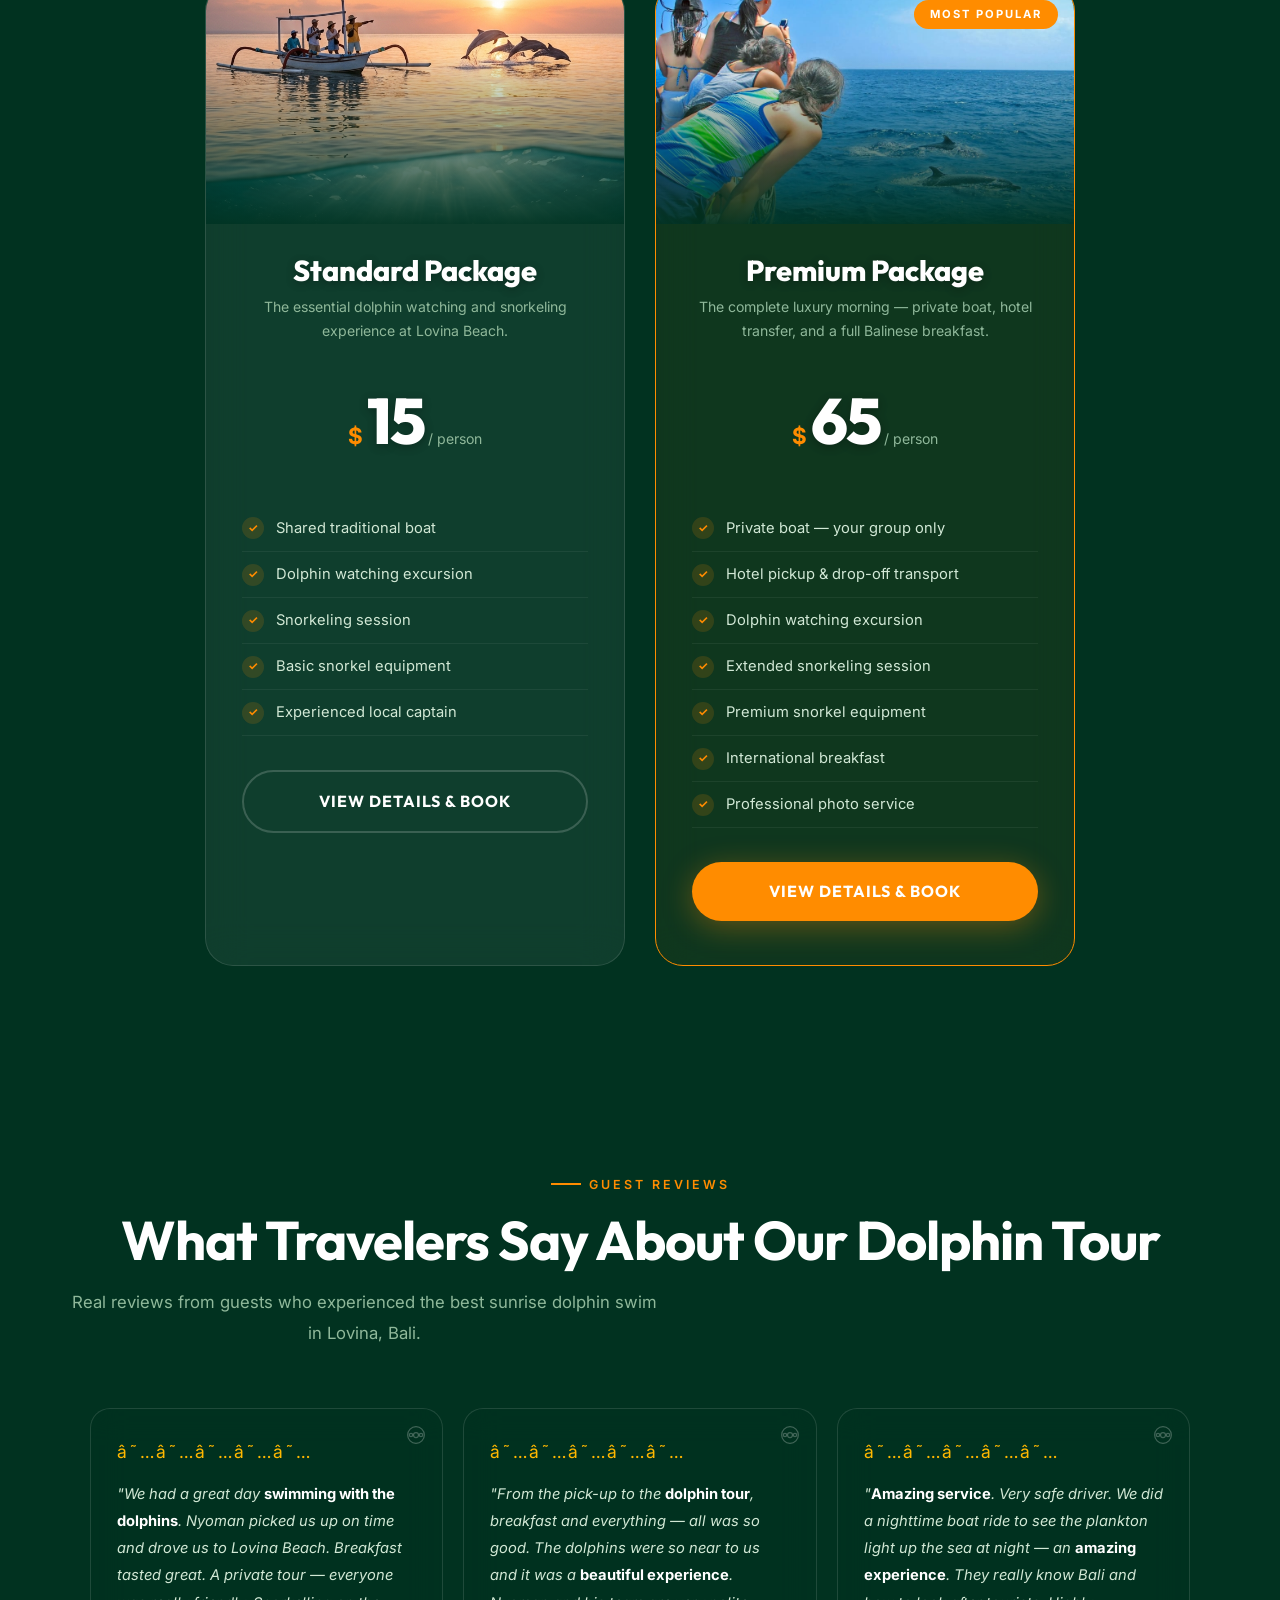
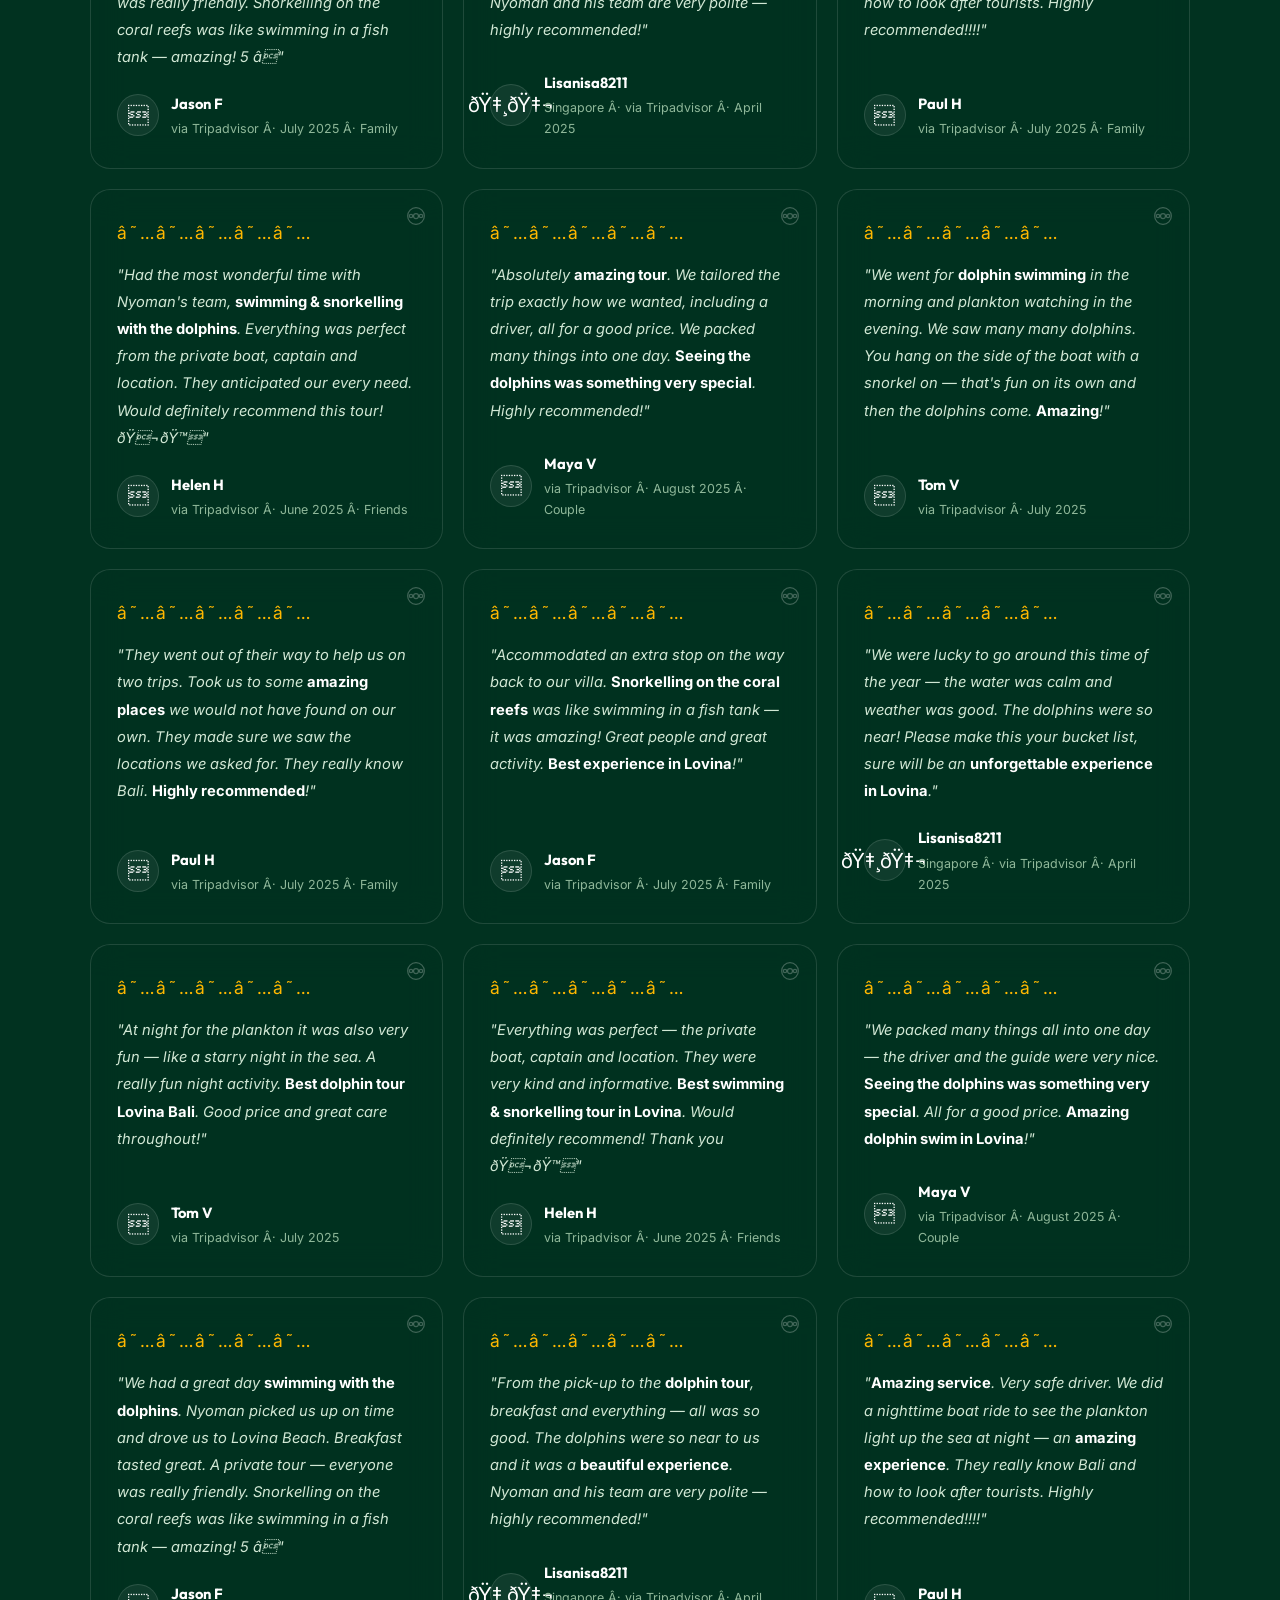
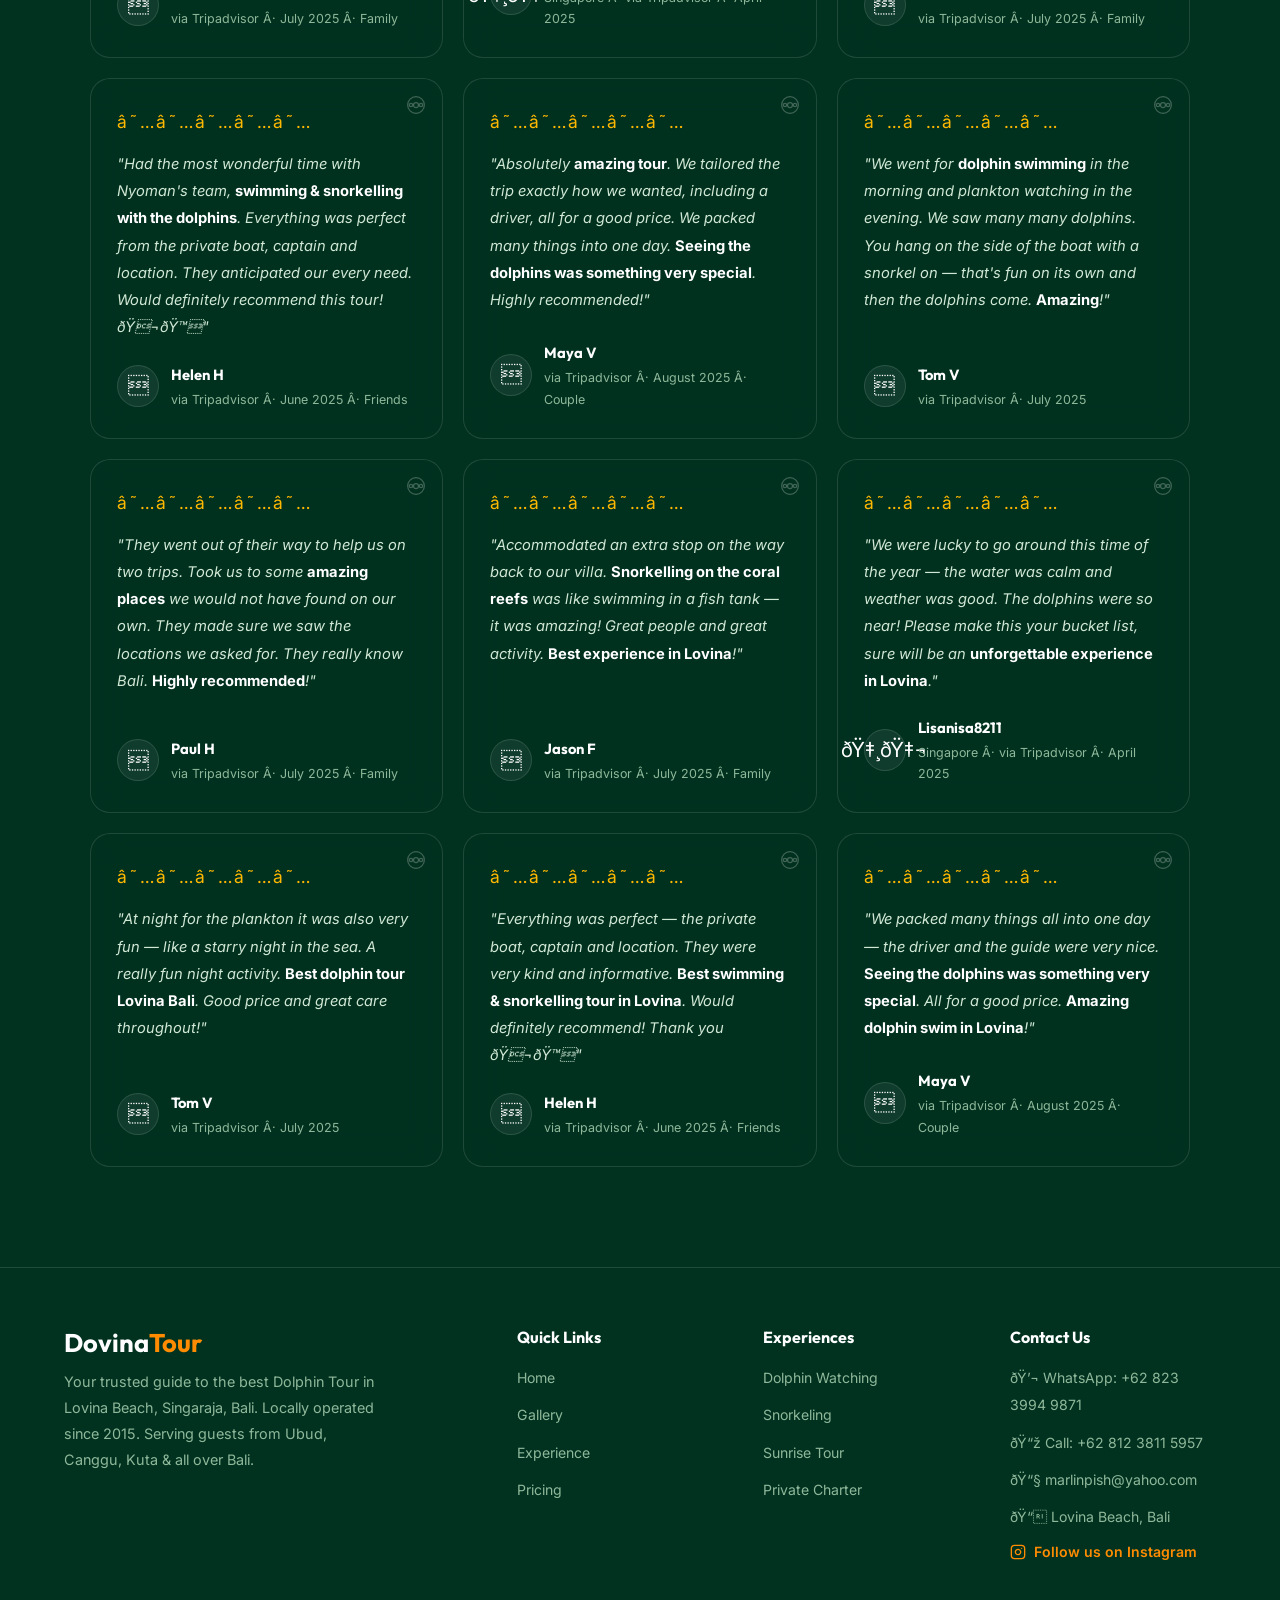
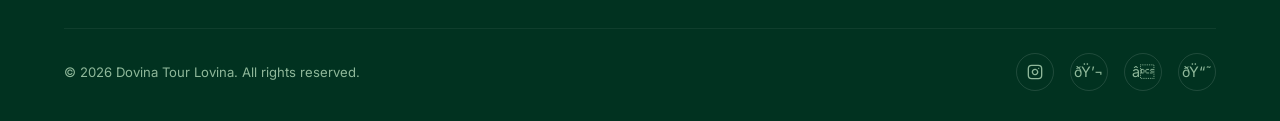
==== commit 4d274a35: "Remove invalid UTF-8 characters from avatar list" ====
--- a/index.html
+++ b/index.html
@@ -426,7 +426,7 @@
             time and drove us to Lovina Beach. Breakfast tasted great. A private tour — everyone was really friendly.
             Snorkelling on the coral reefs was like swimming in a fish tank — amazing! 5 â­"</p>
           <div class="testi-author">
-            <div class="testi-avatar">ðŸŒ</div>
+            <div class="testi-avatar"></div>
             <div>
               <div class="testi-name">Jason F</div>
               <div class="testi-origin">via Tripadvisor Â· July 2025 Â· Family</div>
@@ -468,7 +468,7 @@
             the plankton light up the sea at night — an <strong>amazing experience</strong>. They really know Bali and
             how to look after tourists. Highly recommended!!!!"</p>
           <div class="testi-author">
-            <div class="testi-avatar">ðŸŒ</div>
+            <div class="testi-avatar"></div>
             <div>
               <div class="testi-name">Paul H</div>
               <div class="testi-origin">via Tripadvisor Â· July 2025 Â· Family</div>
@@ -490,7 +490,7 @@
               dolphins</strong>. Everything was perfect from the private boat, captain and location. They anticipated
             our every need. Would definitely recommend this tour! ðŸ¬ðŸ™"</p>
           <div class="testi-author">
-            <div class="testi-avatar">ðŸŒ</div>
+            <div class="testi-avatar"></div>
             <div>
               <div class="testi-name">Helen H</div>
               <div class="testi-origin">via Tripadvisor Â· June 2025 Â· Friends</div>
@@ -511,7 +511,7 @@
             including a driver, all for a good price. We packed many things into one day. <strong>Seeing the dolphins
               was something very special</strong>. Highly recommended!"</p>
           <div class="testi-author">
-            <div class="testi-avatar">ðŸŒ</div>
+            <div class="testi-avatar"></div>
             <div>
               <div class="testi-name">Maya V</div>
               <div class="testi-origin">via Tripadvisor Â· August 2025 Â· Couple</div>
@@ -532,7 +532,7 @@
             the evening. We saw many many dolphins. You hang on the side of the boat with a snorkel on — that's fun on
             its own and then the dolphins come. <strong>Amazing</strong>!"</p>
           <div class="testi-author">
-            <div class="testi-avatar">ðŸŒ</div>
+            <div class="testi-avatar"></div>
             <div>
               <div class="testi-name">Tom V</div>
               <div class="testi-origin">via Tripadvisor Â· July 2025</div>
@@ -554,7 +554,7 @@
               places</strong> we would not have found on our own. They made sure we saw the locations we asked for. They
             really know Bali. <strong>Highly recommended</strong>!"</p>
           <div class="testi-author">
-            <div class="testi-avatar">ðŸŒ</div>
+            <div class="testi-avatar"></div>
             <div>
               <div class="testi-name">Paul H</div>
               <div class="testi-origin">via Tripadvisor Â· July 2025 Â· Family</div>
@@ -576,7 +576,7 @@
             <strong>Best experience in Lovina</strong>!"
           </p>
           <div class="testi-author">
-            <div class="testi-avatar">ðŸŒ</div>
+            <div class="testi-avatar"></div>
             <div>
               <div class="testi-name">Jason F</div>
               <div class="testi-origin">via Tripadvisor Â· July 2025 Â· Family</div>
@@ -619,7 +619,7 @@
             really fun night activity. <strong>Best dolphin tour Lovina Bali</strong>. Good price and great care
             throughout!"</p>
           <div class="testi-author">
-            <div class="testi-avatar">ðŸŒ</div>
+            <div class="testi-avatar"></div>
             <div>
               <div class="testi-name">Tom V</div>
               <div class="testi-origin">via Tripadvisor Â· July 2025</div>
@@ -640,7 +640,7 @@
             and informative. <strong>Best swimming & snorkelling tour in Lovina</strong>. Would definitely recommend!
             Thank you ðŸ¬ðŸ™"</p>
           <div class="testi-author">
-            <div class="testi-avatar">ðŸŒ</div>
+            <div class="testi-avatar"></div>
             <div>
               <div class="testi-name">Helen H</div>
               <div class="testi-origin">via Tripadvisor Â· June 2025 Â· Friends</div>
@@ -662,7 +662,7 @@
               dolphin swim in Lovina</strong>!"
           </p>
           <div class="testi-author">
-            <div class="testi-avatar">ðŸŒ</div>
+            <div class="testi-avatar"></div>
             <div>
               <div class="testi-name">Maya V</div>
               <div class="testi-origin">via Tripadvisor Â· August 2025 Â· Couple</div>
@@ -685,7 +685,7 @@
             time and drove us to Lovina Beach. Breakfast tasted great. A private tour — everyone was really friendly.
             Snorkelling on the coral reefs was like swimming in a fish tank — amazing! 5 â­"</p>
           <div class="testi-author">
-            <div class="testi-avatar">ðŸŒ</div>
+            <div class="testi-avatar"></div>
             <div>
               <div class="testi-name">Jason F</div>
               <div class="testi-origin">via Tripadvisor Â· July 2025 Â· Family</div>
@@ -727,7 +727,7 @@
             the plankton light up the sea at night — an <strong>amazing experience</strong>. They really know Bali and
             how to look after tourists. Highly recommended!!!!"</p>
           <div class="testi-author">
-            <div class="testi-avatar">ðŸŒ</div>
+            <div class="testi-avatar"></div>
             <div>
               <div class="testi-name">Paul H</div>
               <div class="testi-origin">via Tripadvisor Â· July 2025 Â· Family</div>
@@ -749,7 +749,7 @@
               dolphins</strong>. Everything was perfect from the private boat, captain and location. They anticipated
             our every need. Would definitely recommend this tour! ðŸ¬ðŸ™"</p>
           <div class="testi-author">
-            <div class="testi-avatar">ðŸŒ</div>
+            <div class="testi-avatar"></div>
             <div>
               <div class="testi-name">Helen H</div>
               <div class="testi-origin">via Tripadvisor Â· June 2025 Â· Friends</div>
@@ -770,7 +770,7 @@
             including a driver, all for a good price. We packed many things into one day. <strong>Seeing the dolphins
               was something very special</strong>. Highly recommended!"</p>
           <div class="testi-author">
-            <div class="testi-avatar">ðŸŒ</div>
+            <div class="testi-avatar"></div>
             <div>
               <div class="testi-name">Maya V</div>
               <div class="testi-origin">via Tripadvisor Â· August 2025 Â· Couple</div>
@@ -791,7 +791,7 @@
             the evening. We saw many many dolphins. You hang on the side of the boat with a snorkel on — that's fun on
             its own and then the dolphins come. <strong>Amazing</strong>!"</p>
           <div class="testi-author">
-            <div class="testi-avatar">ðŸŒ</div>
+            <div class="testi-avatar"></div>
             <div>
               <div class="testi-name">Tom V</div>
               <div class="testi-origin">via Tripadvisor Â· July 2025</div>
@@ -813,7 +813,7 @@
               places</strong> we would not have found on our own. They made sure we saw the locations we asked for. They
             really know Bali. <strong>Highly recommended</strong>!"</p>
           <div class="testi-author">
-            <div class="testi-avatar">ðŸŒ</div>
+            <div class="testi-avatar"></div>
             <div>
               <div class="testi-name">Paul H</div>
               <div class="testi-origin">via Tripadvisor Â· July 2025 Â· Family</div>
@@ -835,7 +835,7 @@
             <strong>Best experience in Lovina</strong>!"
           </p>
           <div class="testi-author">
-            <div class="testi-avatar">ðŸŒ</div>
+            <div class="testi-avatar"></div>
             <div>
               <div class="testi-name">Jason F</div>
               <div class="testi-origin">via Tripadvisor Â· July 2025 Â· Family</div>
@@ -878,7 +878,7 @@
             really fun night activity. <strong>Best dolphin tour Lovina Bali</strong>. Good price and great care
             throughout!"</p>
           <div class="testi-author">
-            <div class="testi-avatar">ðŸŒ</div>
+            <div class="testi-avatar"></div>
             <div>
               <div class="testi-name">Tom V</div>
               <div class="testi-origin">via Tripadvisor Â· July 2025</div>
@@ -899,7 +899,7 @@
             and informative. <strong>Best swimming & snorkelling tour in Lovina</strong>. Would definitely recommend!
             Thank you ðŸ¬ðŸ™"</p>
           <div class="testi-author">
-            <div class="testi-avatar">ðŸŒ</div>
+            <div class="testi-avatar"></div>
             <div>
               <div class="testi-name">Helen H</div>
               <div class="testi-origin">via Tripadvisor Â· June 2025 Â· Friends</div>
@@ -921,7 +921,7 @@
               dolphin swim in Lovina</strong>!"
           </p>
           <div class="testi-author">
-            <div class="testi-avatar">ðŸŒ</div>
+            <div class="testi-avatar"></div>
             <div>
               <div class="testi-name">Maya V</div>
               <div class="testi-origin">via Tripadvisor Â· August 2025 Â· Couple</div>
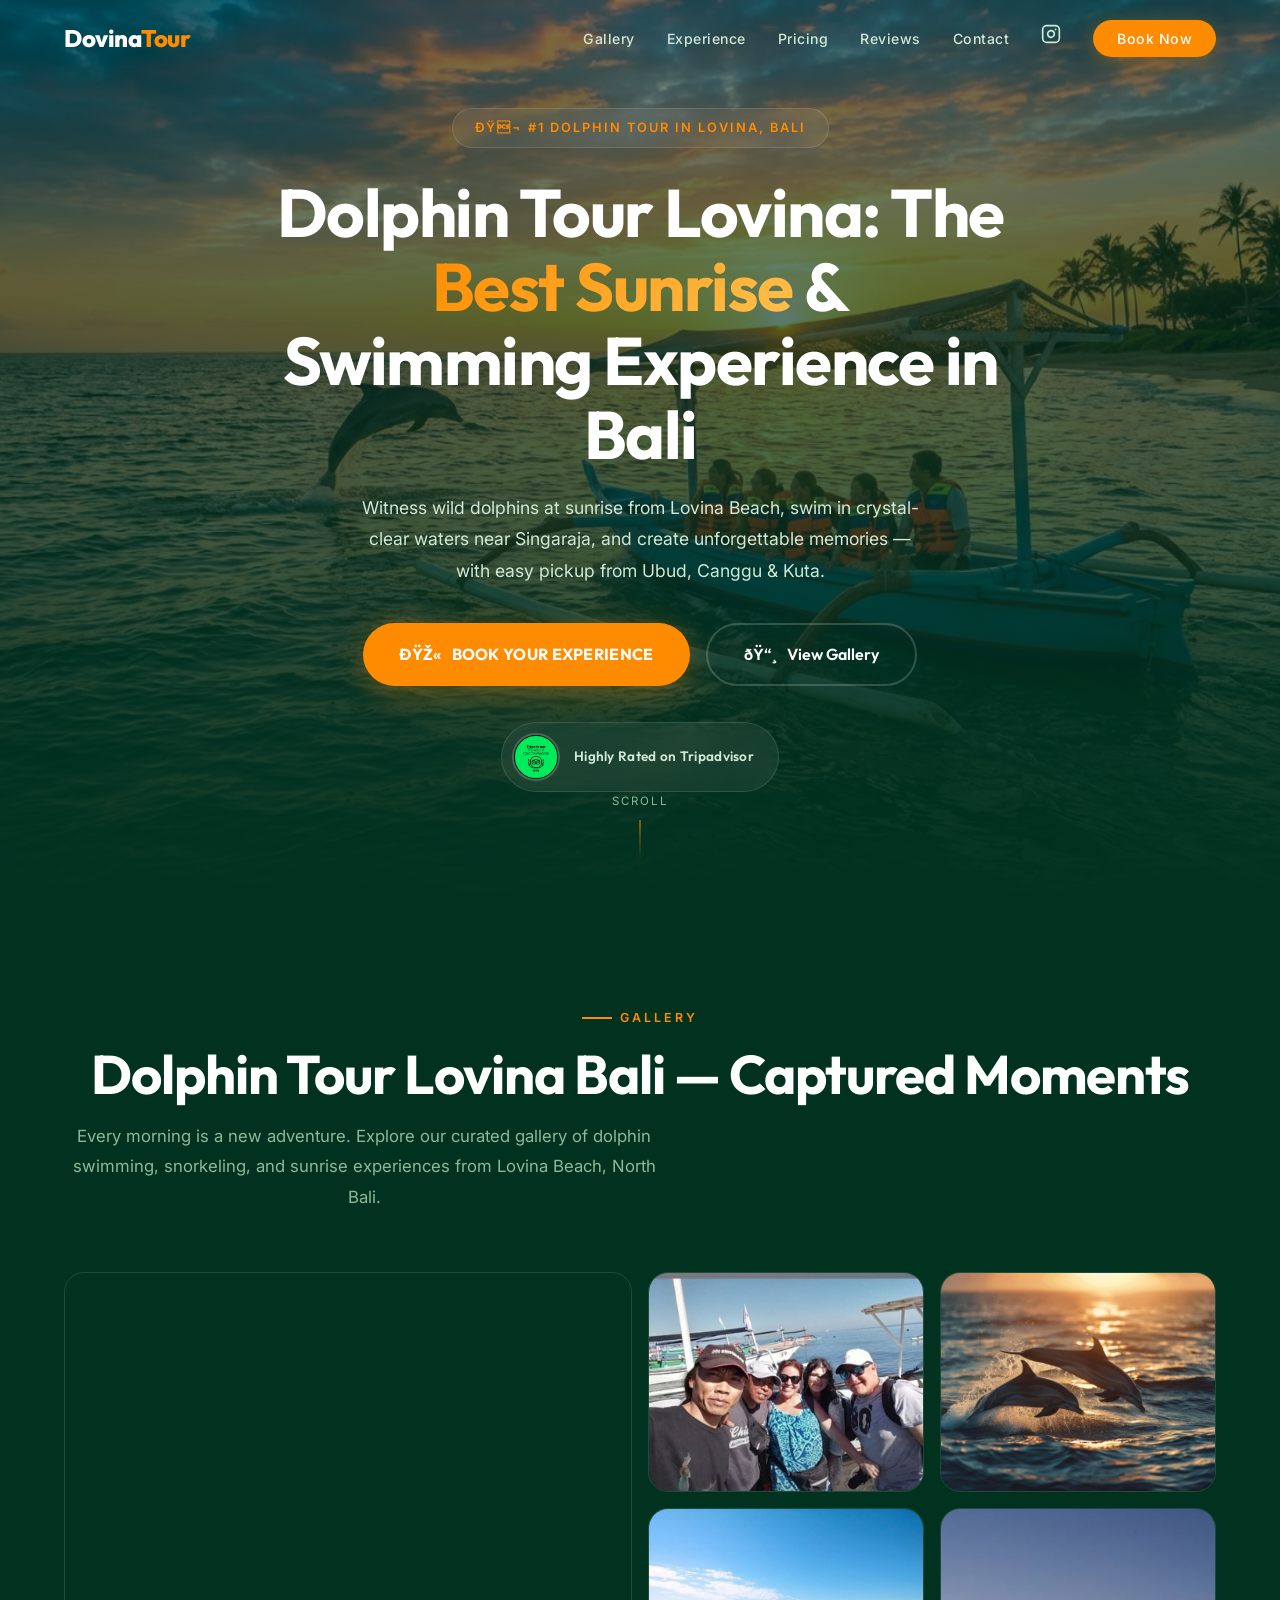
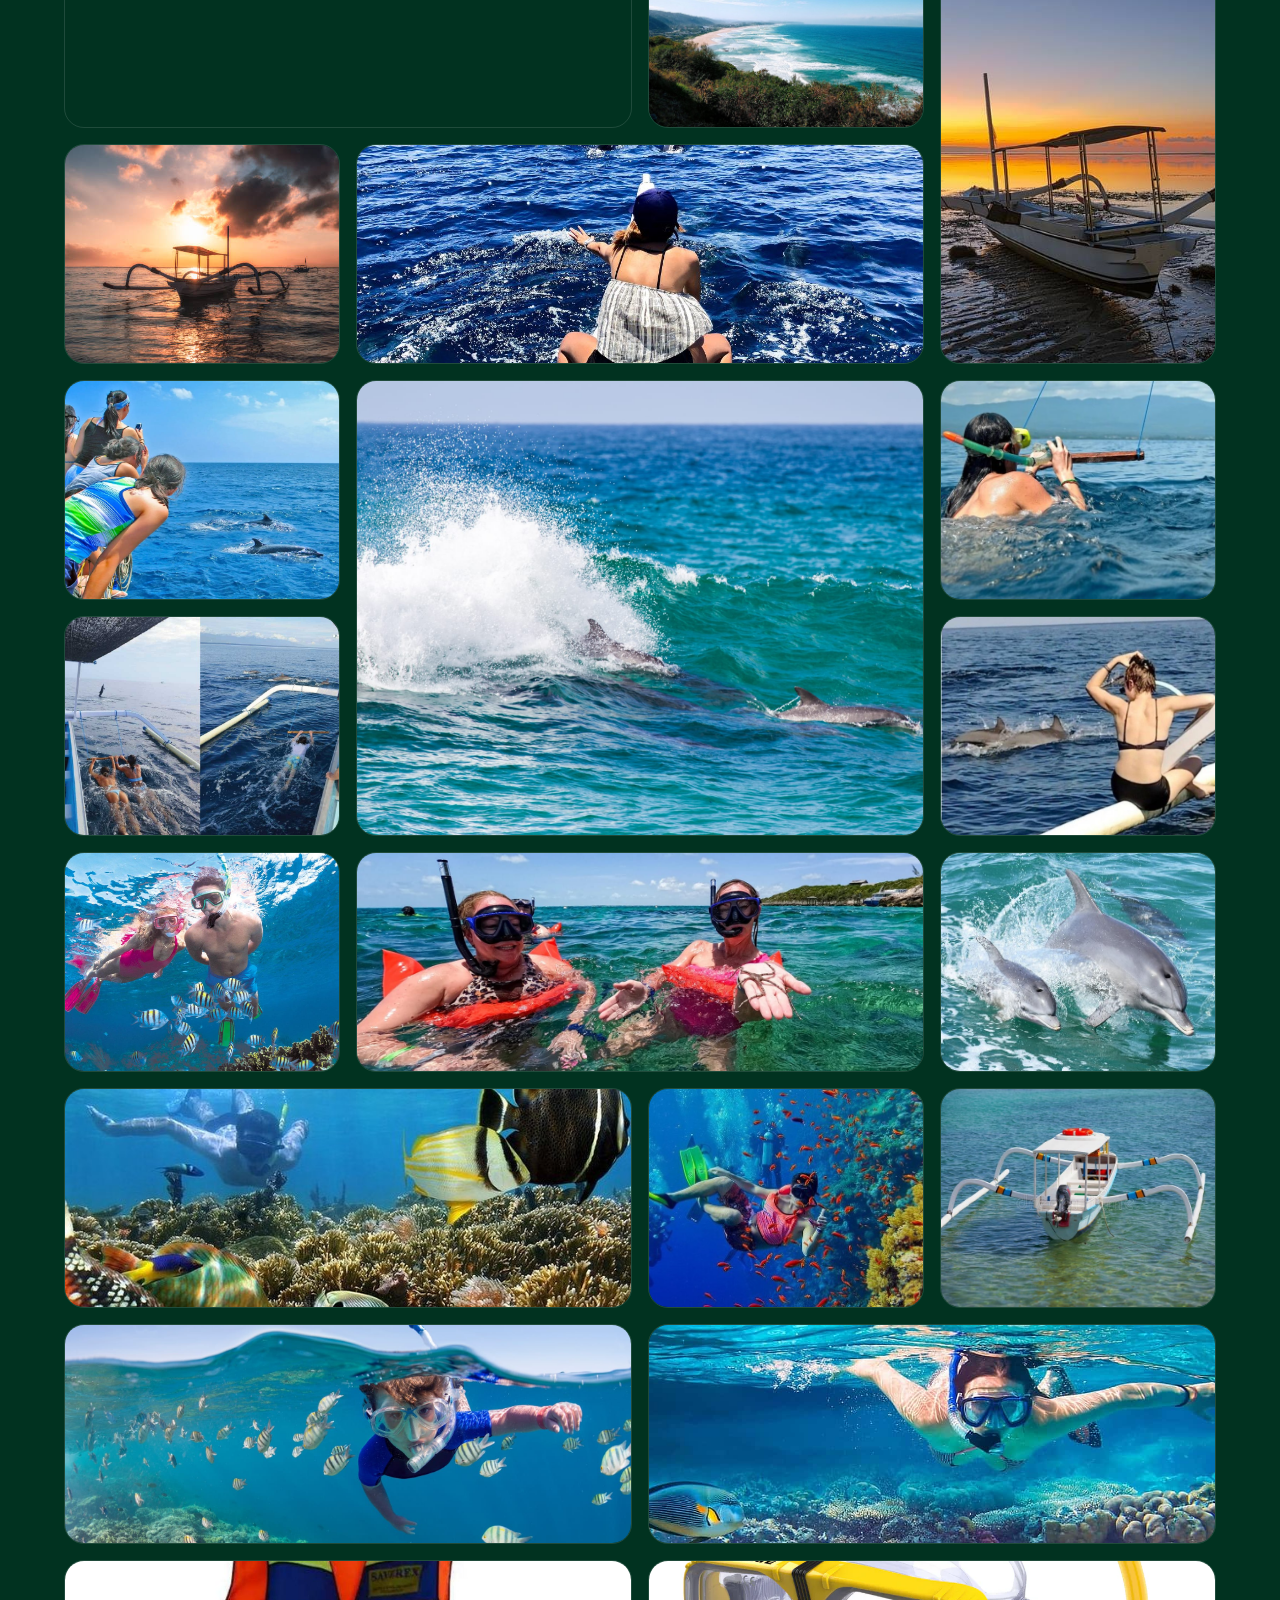
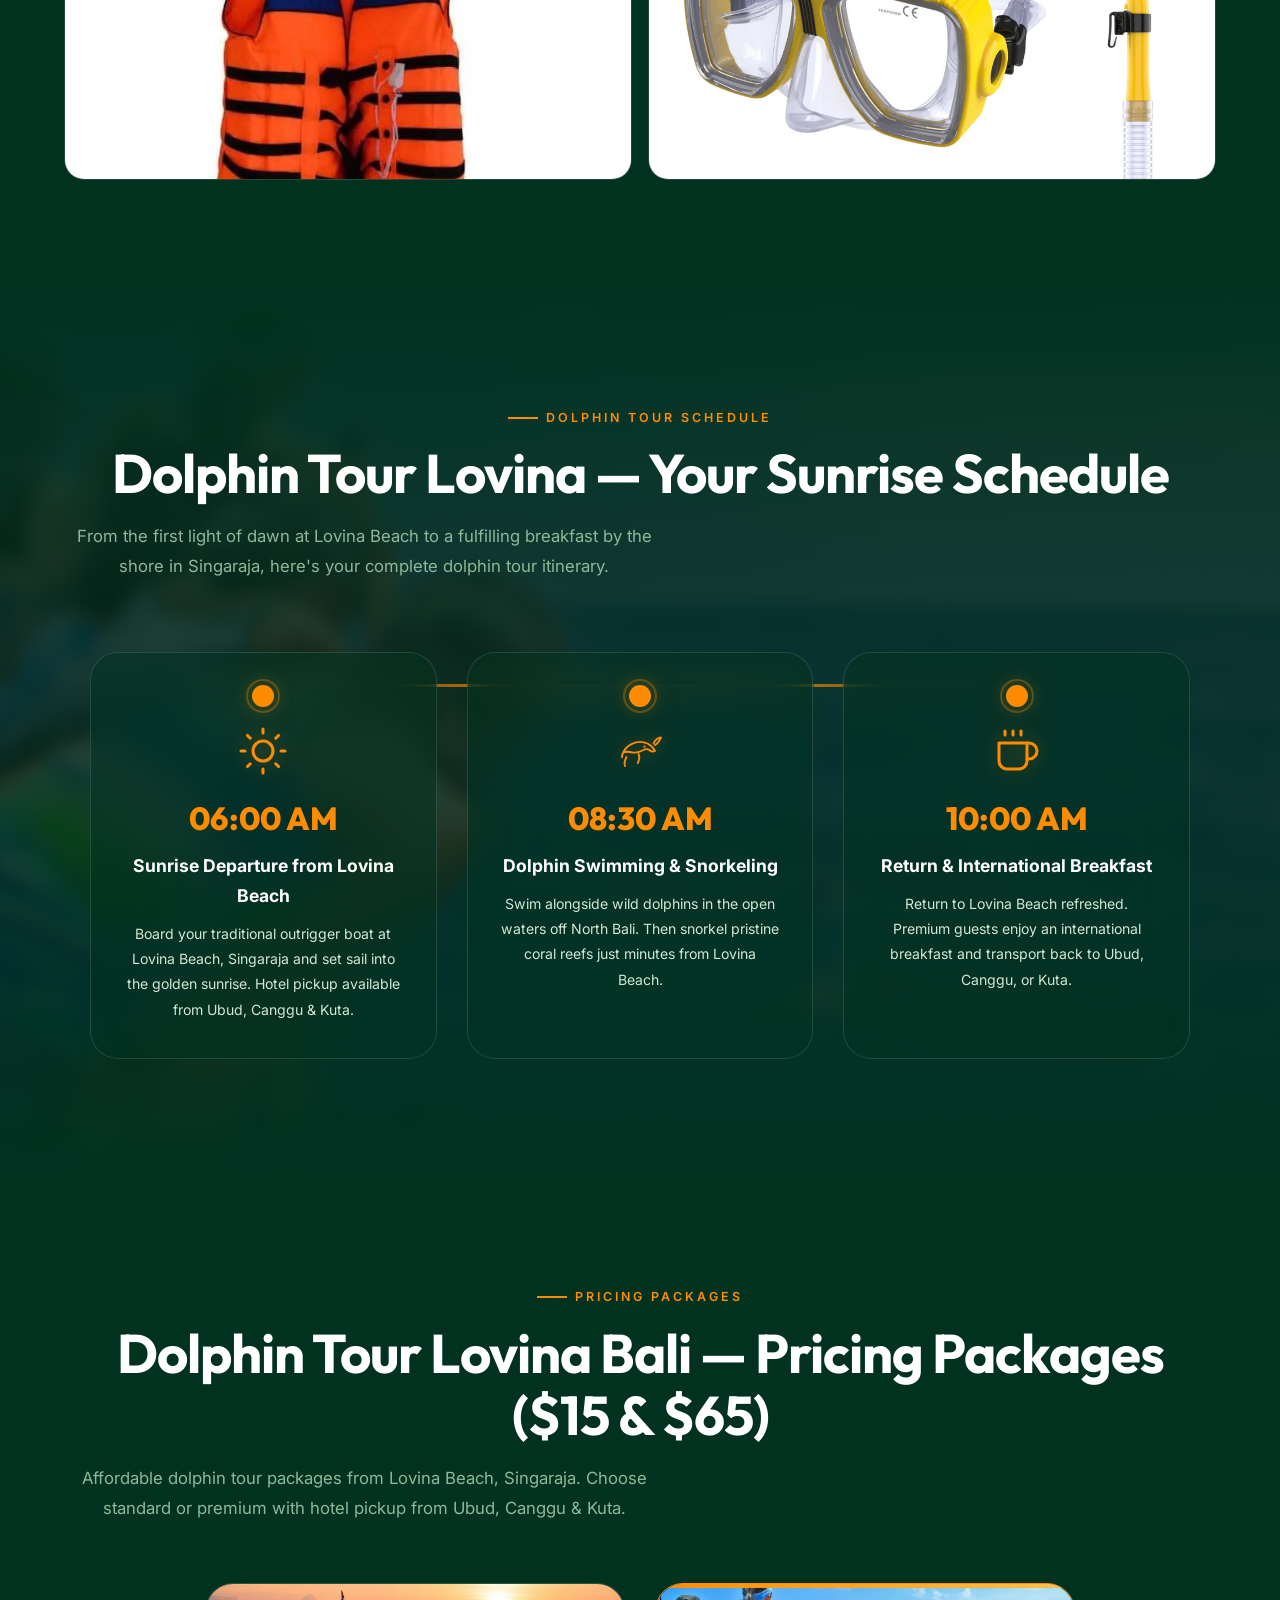
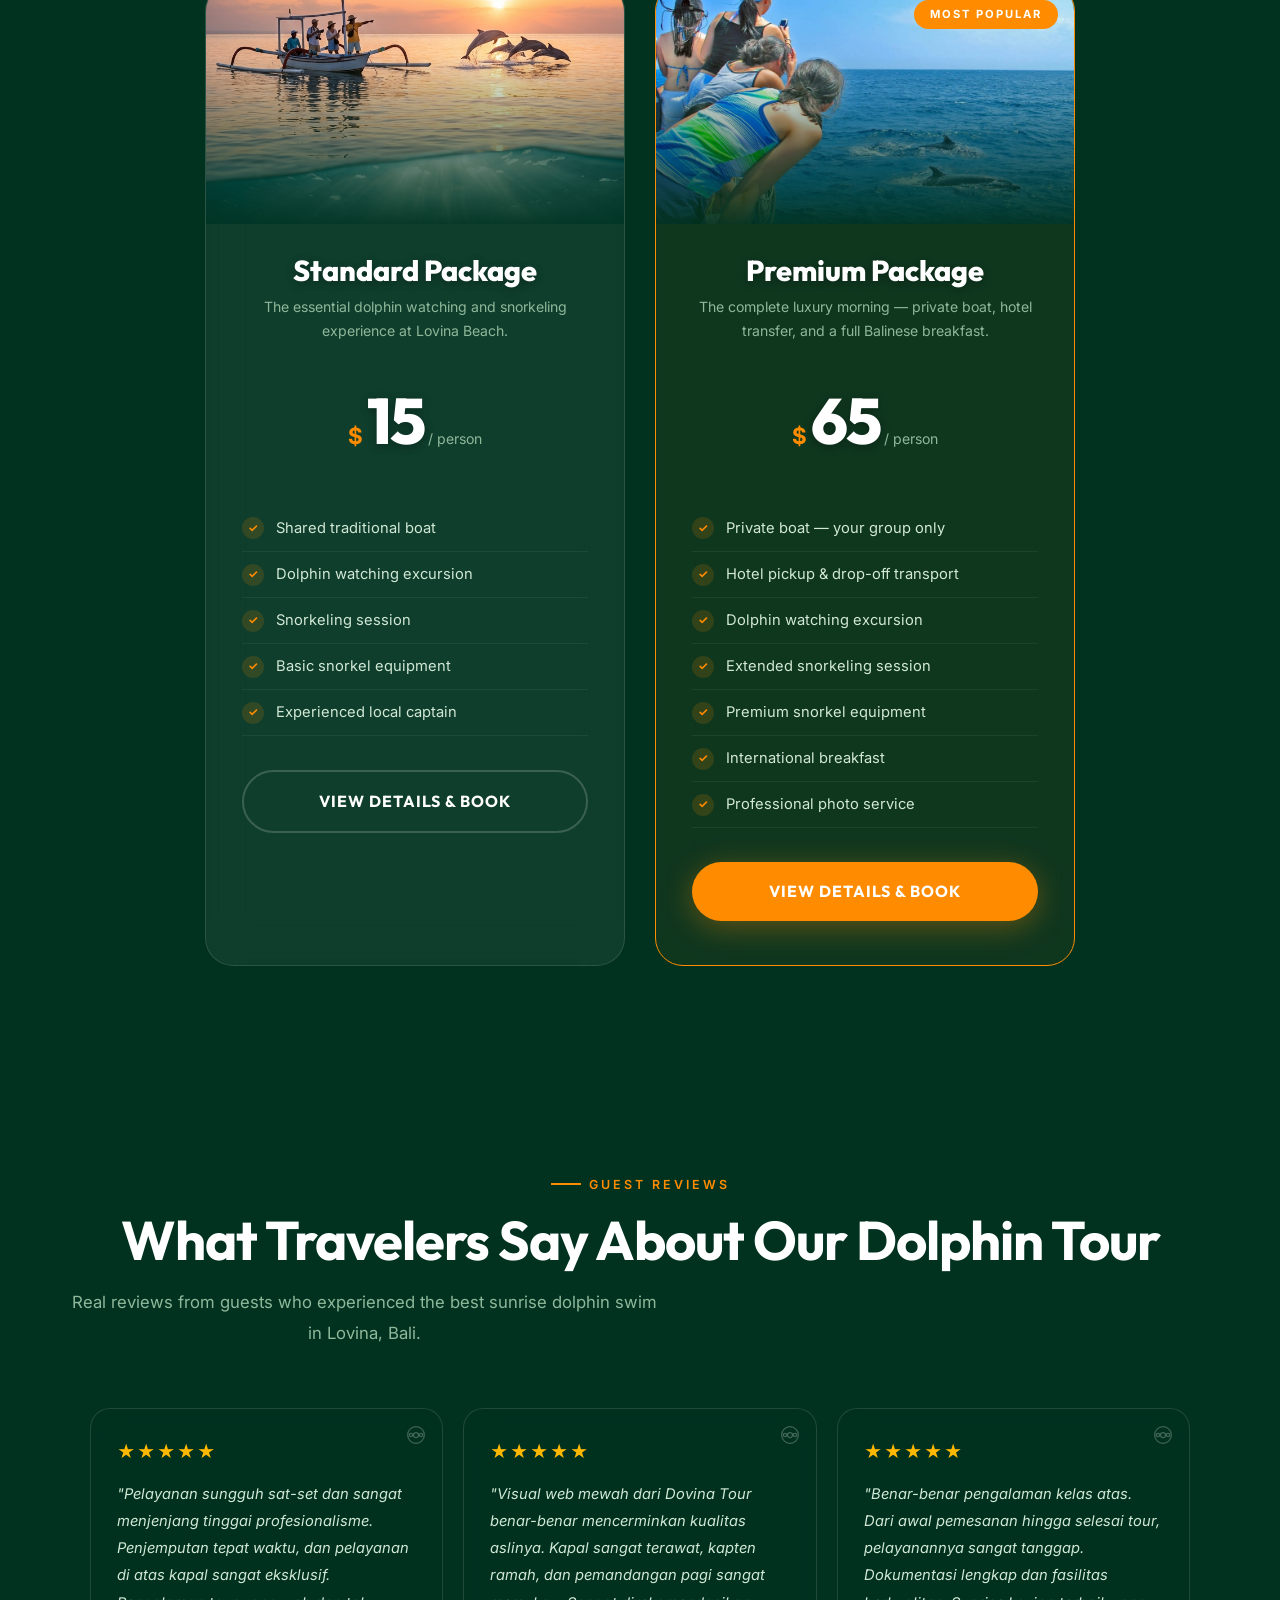
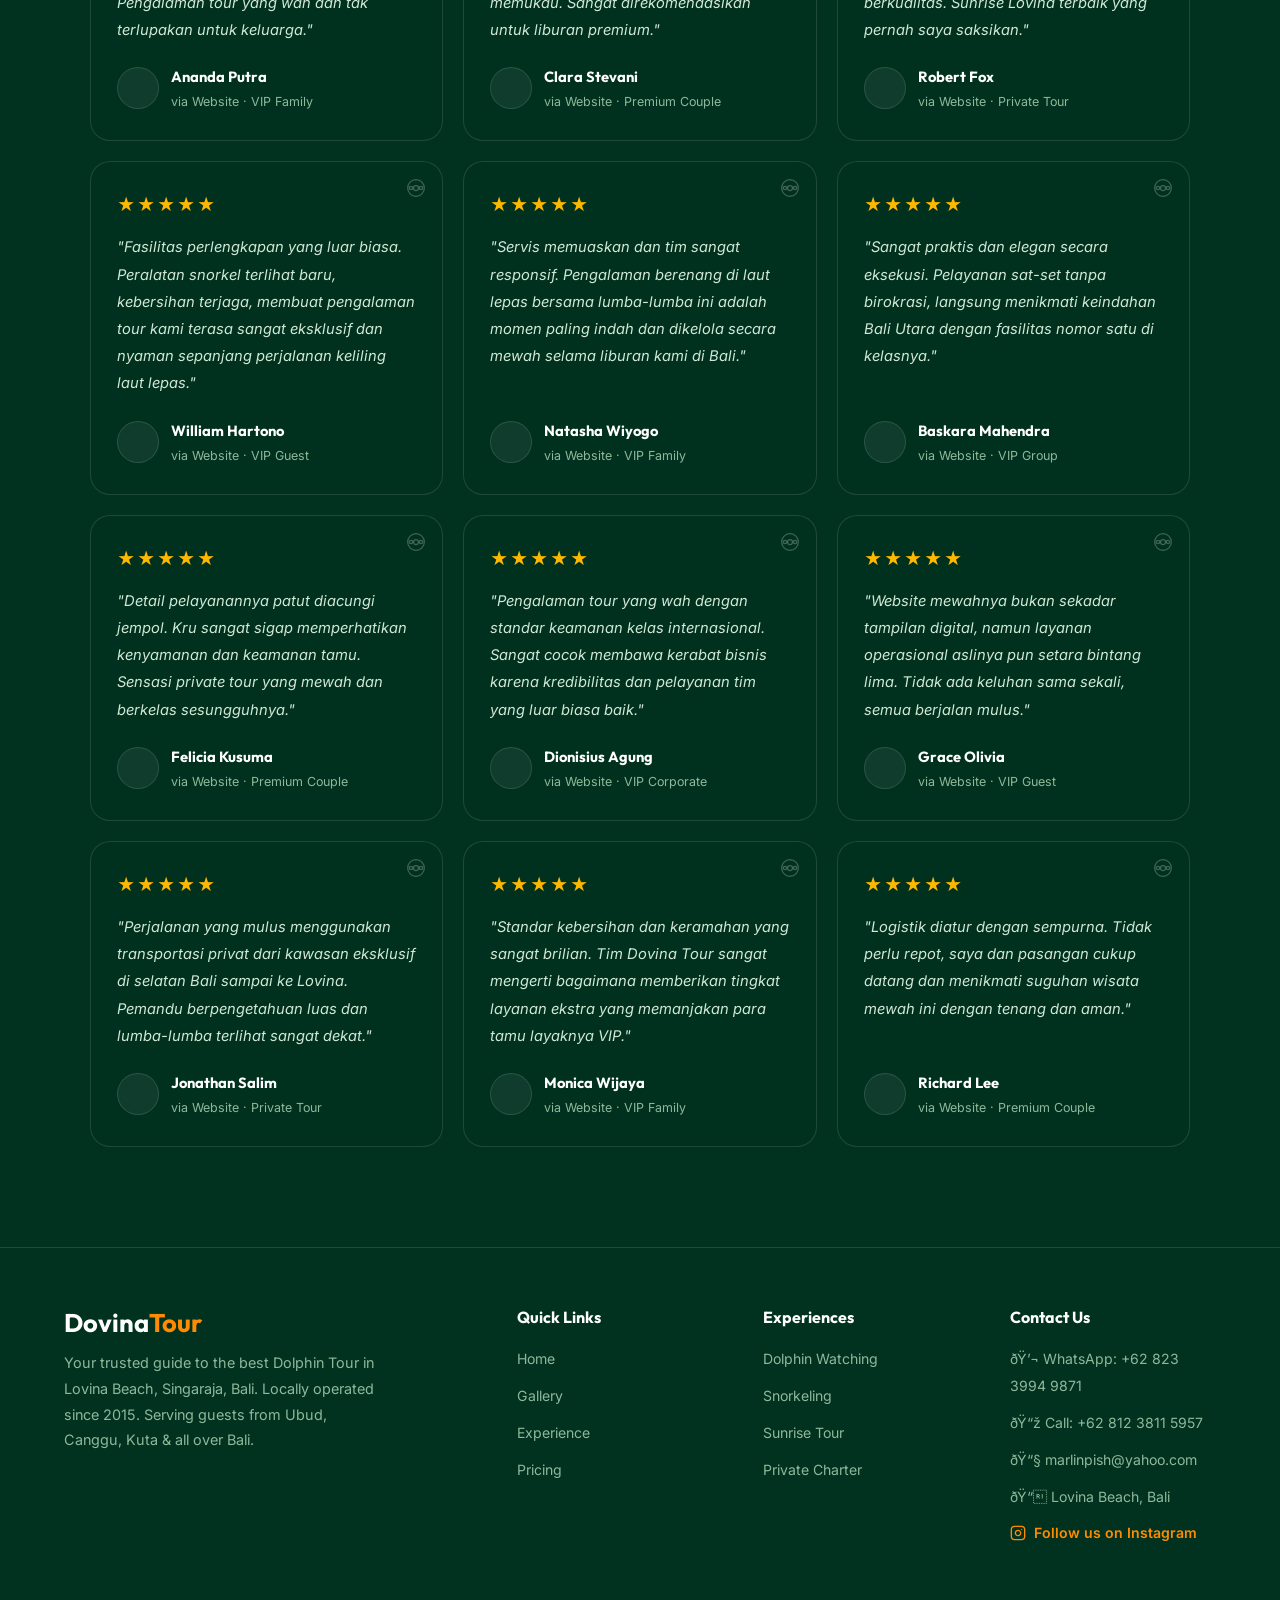
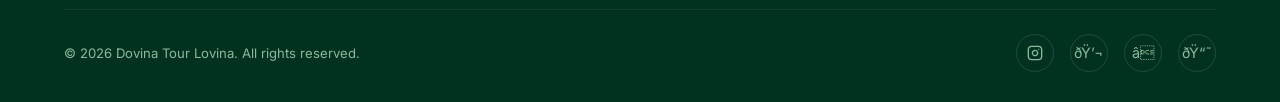
==== commit 4522bde4: "Rewrite testimonials with professional Sultan tone and remove all emojis" ====
--- a/index.html
+++ b/index.html
@@ -412,522 +412,151 @@
       </div>
 
       <div class="testimonials-grid">
-        <!-- Row 1 -->
-        <div class="testi-card reveal">
-          <div class="testi-tripadvisor"><svg xmlns="http://www.w3.org/2000/svg" width="20" height="20"
-              viewBox="0 0 24 24" fill="none" stroke="currentColor" stroke-width="1.5">
-              <circle cx="12" cy="12" r="10" />
-              <circle cx="12" cy="12" r="3" />
-              <circle cx="6" cy="12" r="2" />
-              <circle cx="18" cy="12" r="2" />
-            </svg></div>
-          <div class="testi-stars">â˜…â˜…â˜…â˜…â˜…</div>
-          <p class="testi-text">"We had a great day <strong>swimming with the dolphins</strong>. Nyoman picked us up on
-            time and drove us to Lovina Beach. Breakfast tasted great. A private tour — everyone was really friendly.
-            Snorkelling on the coral reefs was like swimming in a fish tank — amazing! 5 â­"</p>
-          <div class="testi-author">
-            <div class="testi-avatar"></div>
-            <div>
-              <div class="testi-name">Jason F</div>
-              <div class="testi-origin">via Tripadvisor Â· July 2025 Â· Family</div>
-            </div>
-          </div>
-        </div>
-
-        <div class="testi-card reveal">
-          <div class="testi-tripadvisor"><svg xmlns="http://www.w3.org/2000/svg" width="20" height="20"
-              viewBox="0 0 24 24" fill="none" stroke="currentColor" stroke-width="1.5">
-              <circle cx="12" cy="12" r="10" />
-              <circle cx="12" cy="12" r="3" />
-              <circle cx="6" cy="12" r="2" />
-              <circle cx="18" cy="12" r="2" />
-            </svg></div>
-          <div class="testi-stars">â˜…â˜…â˜…â˜…â˜…</div>
-          <p class="testi-text">"From the pick-up to the <strong>dolphin tour</strong>, breakfast and everything — all
-            was so good. The dolphins were so near to us and it was a <strong>beautiful experience</strong>. Nyoman and
-            his team are very polite — highly recommended!"</p>
-          <div class="testi-author">
-            <div class="testi-avatar">ðŸ‡¸ðŸ‡¬</div>
-            <div>
-              <div class="testi-name">Lisanisa8211</div>
-              <div class="testi-origin">Singapore Â· via Tripadvisor Â· April 2025</div>
-            </div>
-          </div>
-        </div>
-
-        <div class="testi-card reveal">
-          <div class="testi-tripadvisor"><svg xmlns="http://www.w3.org/2000/svg" width="20" height="20"
-              viewBox="0 0 24 24" fill="none" stroke="currentColor" stroke-width="1.5">
-              <circle cx="12" cy="12" r="10" />
-              <circle cx="12" cy="12" r="3" />
-              <circle cx="6" cy="12" r="2" />
-              <circle cx="18" cy="12" r="2" />
-            </svg></div>
-          <div class="testi-stars">â˜…â˜…â˜…â˜…â˜…</div>
-          <p class="testi-text">"<strong>Amazing service</strong>. Very safe driver. We did a nighttime boat ride to see
-            the plankton light up the sea at night — an <strong>amazing experience</strong>. They really know Bali and
-            how to look after tourists. Highly recommended!!!!"</p>
-          <div class="testi-author">
-            <div class="testi-avatar"></div>
-            <div>
-              <div class="testi-name">Paul H</div>
-              <div class="testi-origin">via Tripadvisor Â· July 2025 Â· Family</div>
-            </div>
-          </div>
-        </div>
-
-        <!-- Row 2 -->
-        <div class="testi-card reveal">
-          <div class="testi-tripadvisor"><svg xmlns="http://www.w3.org/2000/svg" width="20" height="20"
-              viewBox="0 0 24 24" fill="none" stroke="currentColor" stroke-width="1.5">
-              <circle cx="12" cy="12" r="10" />
-              <circle cx="12" cy="12" r="3" />
-              <circle cx="6" cy="12" r="2" />
-              <circle cx="18" cy="12" r="2" />
-            </svg></div>
-          <div class="testi-stars">â˜…â˜…â˜…â˜…â˜…</div>
-          <p class="testi-text">"Had the most wonderful time with Nyoman's team, <strong>swimming & snorkelling with the
-              dolphins</strong>. Everything was perfect from the private boat, captain and location. They anticipated
-            our every need. Would definitely recommend this tour! ðŸ¬ðŸ™"</p>
-          <div class="testi-author">
-            <div class="testi-avatar"></div>
-            <div>
-              <div class="testi-name">Helen H</div>
-              <div class="testi-origin">via Tripadvisor Â· June 2025 Â· Friends</div>
-            </div>
-          </div>
-        </div>
-
-        <div class="testi-card reveal">
-          <div class="testi-tripadvisor"><svg xmlns="http://www.w3.org/2000/svg" width="20" height="20"
-              viewBox="0 0 24 24" fill="none" stroke="currentColor" stroke-width="1.5">
-              <circle cx="12" cy="12" r="10" />
-              <circle cx="12" cy="12" r="3" />
-              <circle cx="6" cy="12" r="2" />
-              <circle cx="18" cy="12" r="2" />
-            </svg></div>
-          <div class="testi-stars">â˜…â˜…â˜…â˜…â˜…</div>
-          <p class="testi-text">"Absolutely <strong>amazing tour</strong>. We tailored the trip exactly how we wanted,
-            including a driver, all for a good price. We packed many things into one day. <strong>Seeing the dolphins
-              was something very special</strong>. Highly recommended!"</p>
-          <div class="testi-author">
-            <div class="testi-avatar"></div>
-            <div>
-              <div class="testi-name">Maya V</div>
-              <div class="testi-origin">via Tripadvisor Â· August 2025 Â· Couple</div>
-            </div>
-          </div>
-        </div>
-
-        <div class="testi-card reveal">
-          <div class="testi-tripadvisor"><svg xmlns="http://www.w3.org/2000/svg" width="20" height="20"
-              viewBox="0 0 24 24" fill="none" stroke="currentColor" stroke-width="1.5">
-              <circle cx="12" cy="12" r="10" />
-              <circle cx="12" cy="12" r="3" />
-              <circle cx="6" cy="12" r="2" />
-              <circle cx="18" cy="12" r="2" />
-            </svg></div>
-          <div class="testi-stars">â˜…â˜…â˜…â˜…â˜…</div>
-          <p class="testi-text">"We went for <strong>dolphin swimming</strong> in the morning and plankton watching in
-            the evening. We saw many many dolphins. You hang on the side of the boat with a snorkel on — that's fun on
-            its own and then the dolphins come. <strong>Amazing</strong>!"</p>
-          <div class="testi-author">
-            <div class="testi-avatar"></div>
-            <div>
-              <div class="testi-name">Tom V</div>
-              <div class="testi-origin">via Tripadvisor Â· July 2025</div>
-            </div>
-          </div>
-        </div>
-
-        <!-- Row 3 -->
-        <div class="testi-card reveal">
-          <div class="testi-tripadvisor"><svg xmlns="http://www.w3.org/2000/svg" width="20" height="20"
-              viewBox="0 0 24 24" fill="none" stroke="currentColor" stroke-width="1.5">
-              <circle cx="12" cy="12" r="10" />
-              <circle cx="12" cy="12" r="3" />
-              <circle cx="6" cy="12" r="2" />
-              <circle cx="18" cy="12" r="2" />
-            </svg></div>
-          <div class="testi-stars">â˜…â˜…â˜…â˜…â˜…</div>
-          <p class="testi-text">"They went out of their way to help us on two trips. Took us to some <strong>amazing
-              places</strong> we would not have found on our own. They made sure we saw the locations we asked for. They
-            really know Bali. <strong>Highly recommended</strong>!"</p>
-          <div class="testi-author">
-            <div class="testi-avatar"></div>
-            <div>
-              <div class="testi-name">Paul H</div>
-              <div class="testi-origin">via Tripadvisor Â· July 2025 Â· Family</div>
-            </div>
-          </div>
-        </div>
-
-        <div class="testi-card reveal">
-          <div class="testi-tripadvisor"><svg xmlns="http://www.w3.org/2000/svg" width="20" height="20"
-              viewBox="0 0 24 24" fill="none" stroke="currentColor" stroke-width="1.5">
-              <circle cx="12" cy="12" r="10" />
-              <circle cx="12" cy="12" r="3" />
-              <circle cx="6" cy="12" r="2" />
-              <circle cx="18" cy="12" r="2" />
-            </svg></div>
-          <div class="testi-stars">â˜…â˜…â˜…â˜…â˜…</div>
-          <p class="testi-text">"Accommodated an extra stop on the way back to our villa. <strong>Snorkelling on the
-              coral reefs</strong> was like swimming in a fish tank — it was amazing! Great people and great activity.
-            <strong>Best experience in Lovina</strong>!"
-          </p>
-          <div class="testi-author">
-            <div class="testi-avatar"></div>
-            <div>
-              <div class="testi-name">Jason F</div>
-              <div class="testi-origin">via Tripadvisor Â· July 2025 Â· Family</div>
-            </div>
-          </div>
-        </div>
-
-        <div class="testi-card reveal">
-          <div class="testi-tripadvisor"><svg xmlns="http://www.w3.org/2000/svg" width="20" height="20"
-              viewBox="0 0 24 24" fill="none" stroke="currentColor" stroke-width="1.5">
-              <circle cx="12" cy="12" r="10" />
-              <circle cx="12" cy="12" r="3" />
-              <circle cx="6" cy="12" r="2" />
-              <circle cx="18" cy="12" r="2" />
-            </svg></div>
-          <div class="testi-stars">â˜…â˜…â˜…â˜…â˜…</div>
-          <p class="testi-text">"We were lucky to go around this time of the year — the water was calm and weather was
-            good. The dolphins were so near! Please make this your bucket list, sure will be an <strong>unforgettable
-              experience in Lovina</strong>."</p>
-          <div class="testi-author">
-            <div class="testi-avatar">ðŸ‡¸ðŸ‡¬</div>
-            <div>
-              <div class="testi-name">Lisanisa8211</div>
-              <div class="testi-origin">Singapore Â· via Tripadvisor Â· April 2025</div>
-            </div>
-          </div>
-        </div>
-
-        <!-- Row 4 -->
-        <div class="testi-card reveal">
-          <div class="testi-tripadvisor"><svg xmlns="http://www.w3.org/2000/svg" width="20" height="20"
-              viewBox="0 0 24 24" fill="none" stroke="currentColor" stroke-width="1.5">
-              <circle cx="12" cy="12" r="10" />
-              <circle cx="12" cy="12" r="3" />
-              <circle cx="6" cy="12" r="2" />
-              <circle cx="18" cy="12" r="2" />
-            </svg></div>
-          <div class="testi-stars">â˜…â˜…â˜…â˜…â˜…</div>
-          <p class="testi-text">"At night for the plankton it was also very fun — like a starry night in the sea. A
-            really fun night activity. <strong>Best dolphin tour Lovina Bali</strong>. Good price and great care
-            throughout!"</p>
-          <div class="testi-author">
-            <div class="testi-avatar"></div>
-            <div>
-              <div class="testi-name">Tom V</div>
-              <div class="testi-origin">via Tripadvisor Â· July 2025</div>
-            </div>
-          </div>
-        </div>
-
-        <div class="testi-card reveal">
-          <div class="testi-tripadvisor"><svg xmlns="http://www.w3.org/2000/svg" width="20" height="20"
-              viewBox="0 0 24 24" fill="none" stroke="currentColor" stroke-width="1.5">
-              <circle cx="12" cy="12" r="10" />
-              <circle cx="12" cy="12" r="3" />
-              <circle cx="6" cy="12" r="2" />
-              <circle cx="18" cy="12" r="2" />
-            </svg></div>
-          <div class="testi-stars">â˜…â˜…â˜…â˜…â˜…</div>
-          <p class="testi-text">"Everything was perfect — the private boat, captain and location. They were very kind
-            and informative. <strong>Best swimming & snorkelling tour in Lovina</strong>. Would definitely recommend!
-            Thank you ðŸ¬ðŸ™"</p>
-          <div class="testi-author">
-            <div class="testi-avatar"></div>
-            <div>
-              <div class="testi-name">Helen H</div>
-              <div class="testi-origin">via Tripadvisor Â· June 2025 Â· Friends</div>
-            </div>
-          </div>
-        </div>
-
-        <div class="testi-card reveal">
-          <div class="testi-tripadvisor"><svg xmlns="http://www.w3.org/2000/svg" width="20" height="20"
-              viewBox="0 0 24 24" fill="none" stroke="currentColor" stroke-width="1.5">
-              <circle cx="12" cy="12" r="10" />
-              <circle cx="12" cy="12" r="3" />
-              <circle cx="6" cy="12" r="2" />
-              <circle cx="18" cy="12" r="2" />
-            </svg></div>
-          <div class="testi-stars">â˜…â˜…â˜…â˜…â˜…</div>
-          <p class="testi-text">"We packed many things all into one day — the driver and the guide were very nice.
-            <strong>Seeing the dolphins was something very special</strong>. All for a good price. <strong>Amazing
-              dolphin swim in Lovina</strong>!"
-          </p>
-          <div class="testi-author">
-            <div class="testi-avatar"></div>
-            <div>
-              <div class="testi-name">Maya V</div>
-              <div class="testi-origin">via Tripadvisor Â· August 2025 Â· Couple</div>
-            </div>
-          </div>
-        </div>
-
-        <!-- Duplicated row 4-6 -->
-        <!-- Row 1 -->
-        <div class="testi-card reveal">
-          <div class="testi-tripadvisor"><svg xmlns="http://www.w3.org/2000/svg" width="20" height="20"
-              viewBox="0 0 24 24" fill="none" stroke="currentColor" stroke-width="1.5">
-              <circle cx="12" cy="12" r="10" />
-              <circle cx="12" cy="12" r="3" />
-              <circle cx="6" cy="12" r="2" />
-              <circle cx="18" cy="12" r="2" />
-            </svg></div>
-          <div class="testi-stars">â˜…â˜…â˜…â˜…â˜…</div>
-          <p class="testi-text">"We had a great day <strong>swimming with the dolphins</strong>. Nyoman picked us up on
-            time and drove us to Lovina Beach. Breakfast tasted great. A private tour — everyone was really friendly.
-            Snorkelling on the coral reefs was like swimming in a fish tank — amazing! 5 â­"</p>
-          <div class="testi-author">
-            <div class="testi-avatar"></div>
-            <div>
-              <div class="testi-name">Jason F</div>
-              <div class="testi-origin">via Tripadvisor Â· July 2025 Â· Family</div>
-            </div>
-          </div>
-        </div>
-
-        <div class="testi-card reveal">
-          <div class="testi-tripadvisor"><svg xmlns="http://www.w3.org/2000/svg" width="20" height="20"
-              viewBox="0 0 24 24" fill="none" stroke="currentColor" stroke-width="1.5">
-              <circle cx="12" cy="12" r="10" />
-              <circle cx="12" cy="12" r="3" />
-              <circle cx="6" cy="12" r="2" />
-              <circle cx="18" cy="12" r="2" />
-            </svg></div>
-          <div class="testi-stars">â˜…â˜…â˜…â˜…â˜…</div>
-          <p class="testi-text">"From the pick-up to the <strong>dolphin tour</strong>, breakfast and everything — all
-            was so good. The dolphins were so near to us and it was a <strong>beautiful experience</strong>. Nyoman and
-            his team are very polite — highly recommended!"</p>
-          <div class="testi-author">
-            <div class="testi-avatar">ðŸ‡¸ðŸ‡¬</div>
-            <div>
-              <div class="testi-name">Lisanisa8211</div>
-              <div class="testi-origin">Singapore Â· via Tripadvisor Â· April 2025</div>
-            </div>
-          </div>
-        </div>
-
-        <div class="testi-card reveal">
-          <div class="testi-tripadvisor"><svg xmlns="http://www.w3.org/2000/svg" width="20" height="20"
-              viewBox="0 0 24 24" fill="none" stroke="currentColor" stroke-width="1.5">
-              <circle cx="12" cy="12" r="10" />
-              <circle cx="12" cy="12" r="3" />
-              <circle cx="6" cy="12" r="2" />
-              <circle cx="18" cy="12" r="2" />
-            </svg></div>
-          <div class="testi-stars">â˜…â˜…â˜…â˜…â˜…</div>
-          <p class="testi-text">"<strong>Amazing service</strong>. Very safe driver. We did a nighttime boat ride to see
-            the plankton light up the sea at night — an <strong>amazing experience</strong>. They really know Bali and
-            how to look after tourists. Highly recommended!!!!"</p>
-          <div class="testi-author">
-            <div class="testi-avatar"></div>
-            <div>
-              <div class="testi-name">Paul H</div>
-              <div class="testi-origin">via Tripadvisor Â· July 2025 Â· Family</div>
-            </div>
-          </div>
-        </div>
-
-        <!-- Row 2 -->
-        <div class="testi-card reveal">
-          <div class="testi-tripadvisor"><svg xmlns="http://www.w3.org/2000/svg" width="20" height="20"
-              viewBox="0 0 24 24" fill="none" stroke="currentColor" stroke-width="1.5">
-              <circle cx="12" cy="12" r="10" />
-              <circle cx="12" cy="12" r="3" />
-              <circle cx="6" cy="12" r="2" />
-              <circle cx="18" cy="12" r="2" />
-            </svg></div>
-          <div class="testi-stars">â˜…â˜…â˜…â˜…â˜…</div>
-          <p class="testi-text">"Had the most wonderful time with Nyoman's team, <strong>swimming & snorkelling with the
-              dolphins</strong>. Everything was perfect from the private boat, captain and location. They anticipated
-            our every need. Would definitely recommend this tour! ðŸ¬ðŸ™"</p>
-          <div class="testi-author">
-            <div class="testi-avatar"></div>
-            <div>
-              <div class="testi-name">Helen H</div>
-              <div class="testi-origin">via Tripadvisor Â· June 2025 Â· Friends</div>
-            </div>
-          </div>
-        </div>
-
-        <div class="testi-card reveal">
-          <div class="testi-tripadvisor"><svg xmlns="http://www.w3.org/2000/svg" width="20" height="20"
-              viewBox="0 0 24 24" fill="none" stroke="currentColor" stroke-width="1.5">
-              <circle cx="12" cy="12" r="10" />
-              <circle cx="12" cy="12" r="3" />
-              <circle cx="6" cy="12" r="2" />
-              <circle cx="18" cy="12" r="2" />
-            </svg></div>
-          <div class="testi-stars">â˜…â˜…â˜…â˜…â˜…</div>
-          <p class="testi-text">"Absolutely <strong>amazing tour</strong>. We tailored the trip exactly how we wanted,
-            including a driver, all for a good price. We packed many things into one day. <strong>Seeing the dolphins
-              was something very special</strong>. Highly recommended!"</p>
-          <div class="testi-author">
-            <div class="testi-avatar"></div>
-            <div>
-              <div class="testi-name">Maya V</div>
-              <div class="testi-origin">via Tripadvisor Â· August 2025 Â· Couple</div>
-            </div>
-          </div>
-        </div>
-
-        <div class="testi-card reveal">
-          <div class="testi-tripadvisor"><svg xmlns="http://www.w3.org/2000/svg" width="20" height="20"
-              viewBox="0 0 24 24" fill="none" stroke="currentColor" stroke-width="1.5">
-              <circle cx="12" cy="12" r="10" />
-              <circle cx="12" cy="12" r="3" />
-              <circle cx="6" cy="12" r="2" />
-              <circle cx="18" cy="12" r="2" />
-            </svg></div>
-          <div class="testi-stars">â˜…â˜…â˜…â˜…â˜…</div>
-          <p class="testi-text">"We went for <strong>dolphin swimming</strong> in the morning and plankton watching in
-            the evening. We saw many many dolphins. You hang on the side of the boat with a snorkel on — that's fun on
-            its own and then the dolphins come. <strong>Amazing</strong>!"</p>
-          <div class="testi-author">
-            <div class="testi-avatar"></div>
-            <div>
-              <div class="testi-name">Tom V</div>
-              <div class="testi-origin">via Tripadvisor Â· July 2025</div>
-            </div>
-          </div>
-        </div>
-
-        <!-- Row 3 -->
-        <div class="testi-card reveal">
-          <div class="testi-tripadvisor"><svg xmlns="http://www.w3.org/2000/svg" width="20" height="20"
-              viewBox="0 0 24 24" fill="none" stroke="currentColor" stroke-width="1.5">
-              <circle cx="12" cy="12" r="10" />
-              <circle cx="12" cy="12" r="3" />
-              <circle cx="6" cy="12" r="2" />
-              <circle cx="18" cy="12" r="2" />
-            </svg></div>
-          <div class="testi-stars">â˜…â˜…â˜…â˜…â˜…</div>
-          <p class="testi-text">"They went out of their way to help us on two trips. Took us to some <strong>amazing
-              places</strong> we would not have found on our own. They made sure we saw the locations we asked for. They
-            really know Bali. <strong>Highly recommended</strong>!"</p>
-          <div class="testi-author">
-            <div class="testi-avatar"></div>
-            <div>
-              <div class="testi-name">Paul H</div>
-              <div class="testi-origin">via Tripadvisor Â· July 2025 Â· Family</div>
-            </div>
-          </div>
-        </div>
-
-        <div class="testi-card reveal">
-          <div class="testi-tripadvisor"><svg xmlns="http://www.w3.org/2000/svg" width="20" height="20"
-              viewBox="0 0 24 24" fill="none" stroke="currentColor" stroke-width="1.5">
-              <circle cx="12" cy="12" r="10" />
-              <circle cx="12" cy="12" r="3" />
-              <circle cx="6" cy="12" r="2" />
-              <circle cx="18" cy="12" r="2" />
-            </svg></div>
-          <div class="testi-stars">â˜…â˜…â˜…â˜…â˜…</div>
-          <p class="testi-text">"Accommodated an extra stop on the way back to our villa. <strong>Snorkelling on the
-              coral reefs</strong> was like swimming in a fish tank — it was amazing! Great people and great activity.
-            <strong>Best experience in Lovina</strong>!"
-          </p>
-          <div class="testi-author">
-            <div class="testi-avatar"></div>
-            <div>
-              <div class="testi-name">Jason F</div>
-              <div class="testi-origin">via Tripadvisor Â· July 2025 Â· Family</div>
-            </div>
-          </div>
-        </div>
-
-        <div class="testi-card reveal">
-          <div class="testi-tripadvisor"><svg xmlns="http://www.w3.org/2000/svg" width="20" height="20"
-              viewBox="0 0 24 24" fill="none" stroke="currentColor" stroke-width="1.5">
-              <circle cx="12" cy="12" r="10" />
-              <circle cx="12" cy="12" r="3" />
-              <circle cx="6" cy="12" r="2" />
-              <circle cx="18" cy="12" r="2" />
-            </svg></div>
-          <div class="testi-stars">â˜…â˜…â˜…â˜…â˜…</div>
-          <p class="testi-text">"We were lucky to go around this time of the year — the water was calm and weather was
-            good. The dolphins were so near! Please make this your bucket list, sure will be an <strong>unforgettable
-              experience in Lovina</strong>."</p>
-          <div class="testi-author">
-            <div class="testi-avatar">ðŸ‡¸ðŸ‡¬</div>
-            <div>
-              <div class="testi-name">Lisanisa8211</div>
-              <div class="testi-origin">Singapore Â· via Tripadvisor Â· April 2025</div>
-            </div>
-          </div>
-        </div>
-
-        <!-- Row 4 -->
-        <div class="testi-card reveal">
-          <div class="testi-tripadvisor"><svg xmlns="http://www.w3.org/2000/svg" width="20" height="20"
-              viewBox="0 0 24 24" fill="none" stroke="currentColor" stroke-width="1.5">
-              <circle cx="12" cy="12" r="10" />
-              <circle cx="12" cy="12" r="3" />
-              <circle cx="6" cy="12" r="2" />
-              <circle cx="18" cy="12" r="2" />
-            </svg></div>
-          <div class="testi-stars">â˜…â˜…â˜…â˜…â˜…</div>
-          <p class="testi-text">"At night for the plankton it was also very fun — like a starry night in the sea. A
-            really fun night activity. <strong>Best dolphin tour Lovina Bali</strong>. Good price and great care
-            throughout!"</p>
-          <div class="testi-author">
-            <div class="testi-avatar"></div>
-            <div>
-              <div class="testi-name">Tom V</div>
-              <div class="testi-origin">via Tripadvisor Â· July 2025</div>
-            </div>
-          </div>
-        </div>
-
-        <div class="testi-card reveal">
-          <div class="testi-tripadvisor"><svg xmlns="http://www.w3.org/2000/svg" width="20" height="20"
-              viewBox="0 0 24 24" fill="none" stroke="currentColor" stroke-width="1.5">
-              <circle cx="12" cy="12" r="10" />
-              <circle cx="12" cy="12" r="3" />
-              <circle cx="6" cy="12" r="2" />
-              <circle cx="18" cy="12" r="2" />
-            </svg></div>
-          <div class="testi-stars">â˜…â˜…â˜…â˜…â˜…</div>
-          <p class="testi-text">"Everything was perfect — the private boat, captain and location. They were very kind
-            and informative. <strong>Best swimming & snorkelling tour in Lovina</strong>. Would definitely recommend!
-            Thank you ðŸ¬ðŸ™"</p>
-          <div class="testi-author">
-            <div class="testi-avatar"></div>
-            <div>
-              <div class="testi-name">Helen H</div>
-              <div class="testi-origin">via Tripadvisor Â· June 2025 Â· Friends</div>
-            </div>
-          </div>
-        </div>
-
-        <div class="testi-card reveal">
-          <div class="testi-tripadvisor"><svg xmlns="http://www.w3.org/2000/svg" width="20" height="20"
-              viewBox="0 0 24 24" fill="none" stroke="currentColor" stroke-width="1.5">
-              <circle cx="12" cy="12" r="10" />
-              <circle cx="12" cy="12" r="3" />
-              <circle cx="6" cy="12" r="2" />
-              <circle cx="18" cy="12" r="2" />
-            </svg></div>
-          <div class="testi-stars">â˜…â˜…â˜…â˜…â˜…</div>
-          <p class="testi-text">"We packed many things all into one day — the driver and the guide were very nice.
-            <strong>Seeing the dolphins was something very special</strong>. All for a good price. <strong>Amazing
-              dolphin swim in Lovina</strong>!"
-          </p>
-          <div class="testi-author">
-            <div class="testi-avatar"></div>
-            <div>
-              <div class="testi-name">Maya V</div>
-              <div class="testi-origin">via Tripadvisor Â· August 2025 Â· Couple</div>
-            </div>
-          </div>
-        </div>
+        <div class="testi-card reveal">
+          <div class="testi-tripadvisor"><svg xmlns="http://www.w3.org/2000/svg" width="20" height="20" viewBox="0 0 24 24" fill="none" stroke="currentColor" stroke-width="1.5"><circle cx="12" cy="12" r="10" /><circle cx="12" cy="12" r="3" /><circle cx="6" cy="12" r="2" /><circle cx="18" cy="12" r="2" /></svg></div>
+          <div class="testi-stars">★★★★★</div>
+          <p class="testi-text">"Pelayanan sungguh sat-set dan sangat menjenjang tinggai profesionalisme. Penjemputan tepat waktu, dan pelayanan di atas kapal sangat eksklusif. Pengalaman tour yang wah dan tak terlupakan untuk keluarga."</p>
+          <div class="testi-author">
+            <div class="testi-avatar"></div>
+            <div>
+              <div class="testi-name">Ananda Putra</div>
+              <div class="testi-origin">via Website · VIP Family</div>
+            </div>
+          </div>
+        </div>
+        <div class="testi-card reveal">
+          <div class="testi-tripadvisor"><svg xmlns="http://www.w3.org/2000/svg" width="20" height="20" viewBox="0 0 24 24" fill="none" stroke="currentColor" stroke-width="1.5"><circle cx="12" cy="12" r="10" /><circle cx="12" cy="12" r="3" /><circle cx="6" cy="12" r="2" /><circle cx="18" cy="12" r="2" /></svg></div>
+          <div class="testi-stars">★★★★★</div>
+          <p class="testi-text">"Visual web mewah dari Dovina Tour benar-benar mencerminkan kualitas aslinya. Kapal sangat terawat, kapten ramah, dan pemandangan pagi sangat memukau. Sangat direkomendasikan untuk liburan premium."</p>
+          <div class="testi-author">
+            <div class="testi-avatar"></div>
+            <div>
+              <div class="testi-name">Clara Stevani</div>
+              <div class="testi-origin">via Website · Premium Couple</div>
+            </div>
+          </div>
+        </div>
+        <div class="testi-card reveal">
+          <div class="testi-tripadvisor"><svg xmlns="http://www.w3.org/2000/svg" width="20" height="20" viewBox="0 0 24 24" fill="none" stroke="currentColor" stroke-width="1.5"><circle cx="12" cy="12" r="10" /><circle cx="12" cy="12" r="3" /><circle cx="6" cy="12" r="2" /><circle cx="18" cy="12" r="2" /></svg></div>
+          <div class="testi-stars">★★★★★</div>
+          <p class="testi-text">"Benar-benar pengalaman kelas atas. Dari awal pemesanan hingga selesai tour, pelayanannya sangat tanggap. Dokumentasi lengkap dan fasilitas berkualitas. Sunrise Lovina terbaik yang pernah saya saksikan."</p>
+          <div class="testi-author">
+            <div class="testi-avatar"></div>
+            <div>
+              <div class="testi-name">Robert Fox</div>
+              <div class="testi-origin">via Website · Private Tour</div>
+            </div>
+          </div>
+        </div>
+        <div class="testi-card reveal">
+          <div class="testi-tripadvisor"><svg xmlns="http://www.w3.org/2000/svg" width="20" height="20" viewBox="0 0 24 24" fill="none" stroke="currentColor" stroke-width="1.5"><circle cx="12" cy="12" r="10" /><circle cx="12" cy="12" r="3" /><circle cx="6" cy="12" r="2" /><circle cx="18" cy="12" r="2" /></svg></div>
+          <div class="testi-stars">★★★★★</div>
+          <p class="testi-text">"Fasilitas perlengkapan yang luar biasa. Peralatan snorkel terlihat baru, kebersihan terjaga, membuat pengalaman tour kami terasa sangat eksklusif dan nyaman sepanjang perjalanan keliling laut lepas."</p>
+          <div class="testi-author">
+            <div class="testi-avatar"></div>
+            <div>
+              <div class="testi-name">William Hartono</div>
+              <div class="testi-origin">via Website · VIP Guest</div>
+            </div>
+          </div>
+        </div>
+        <div class="testi-card reveal">
+          <div class="testi-tripadvisor"><svg xmlns="http://www.w3.org/2000/svg" width="20" height="20" viewBox="0 0 24 24" fill="none" stroke="currentColor" stroke-width="1.5"><circle cx="12" cy="12" r="10" /><circle cx="12" cy="12" r="3" /><circle cx="6" cy="12" r="2" /><circle cx="18" cy="12" r="2" /></svg></div>
+          <div class="testi-stars">★★★★★</div>
+          <p class="testi-text">"Servis memuaskan dan tim sangat responsif. Pengalaman berenang di laut lepas bersama lumba-lumba ini adalah momen paling indah dan dikelola secara mewah selama liburan kami di Bali."</p>
+          <div class="testi-author">
+            <div class="testi-avatar"></div>
+            <div>
+              <div class="testi-name">Natasha Wiyogo</div>
+              <div class="testi-origin">via Website · VIP Family</div>
+            </div>
+          </div>
+        </div>
+        <div class="testi-card reveal">
+          <div class="testi-tripadvisor"><svg xmlns="http://www.w3.org/2000/svg" width="20" height="20" viewBox="0 0 24 24" fill="none" stroke="currentColor" stroke-width="1.5"><circle cx="12" cy="12" r="10" /><circle cx="12" cy="12" r="3" /><circle cx="6" cy="12" r="2" /><circle cx="18" cy="12" r="2" /></svg></div>
+          <div class="testi-stars">★★★★★</div>
+          <p class="testi-text">"Sangat praktis dan elegan secara eksekusi. Pelayanan sat-set tanpa birokrasi, langsung menikmati keindahan Bali Utara dengan fasilitas nomor satu di kelasnya."</p>
+          <div class="testi-author">
+            <div class="testi-avatar"></div>
+            <div>
+              <div class="testi-name">Baskara Mahendra</div>
+              <div class="testi-origin">via Website · VIP Group</div>
+            </div>
+          </div>
+        </div>
+        <div class="testi-card reveal">
+          <div class="testi-tripadvisor"><svg xmlns="http://www.w3.org/2000/svg" width="20" height="20" viewBox="0 0 24 24" fill="none" stroke="currentColor" stroke-width="1.5"><circle cx="12" cy="12" r="10" /><circle cx="12" cy="12" r="3" /><circle cx="6" cy="12" r="2" /><circle cx="18" cy="12" r="2" /></svg></div>
+          <div class="testi-stars">★★★★★</div>
+          <p class="testi-text">"Detail pelayanannya patut diacungi jempol. Kru sangat sigap memperhatikan kenyamanan dan keamanan tamu. Sensasi private tour yang mewah dan berkelas sesungguhnya."</p>
+          <div class="testi-author">
+            <div class="testi-avatar"></div>
+            <div>
+              <div class="testi-name">Felicia Kusuma</div>
+              <div class="testi-origin">via Website · Premium Couple</div>
+            </div>
+          </div>
+        </div>
+        <div class="testi-card reveal">
+          <div class="testi-tripadvisor"><svg xmlns="http://www.w3.org/2000/svg" width="20" height="20" viewBox="0 0 24 24" fill="none" stroke="currentColor" stroke-width="1.5"><circle cx="12" cy="12" r="10" /><circle cx="12" cy="12" r="3" /><circle cx="6" cy="12" r="2" /><circle cx="18" cy="12" r="2" /></svg></div>
+          <div class="testi-stars">★★★★★</div>
+          <p class="testi-text">"Pengalaman tour yang wah dengan standar keamanan kelas internasional. Sangat cocok membawa kerabat bisnis karena kredibilitas dan pelayanan tim yang luar biasa baik."</p>
+          <div class="testi-author">
+            <div class="testi-avatar"></div>
+            <div>
+              <div class="testi-name">Dionisius Agung</div>
+              <div class="testi-origin">via Website · VIP Corporate</div>
+            </div>
+          </div>
+        </div>
+        <div class="testi-card reveal">
+          <div class="testi-tripadvisor"><svg xmlns="http://www.w3.org/2000/svg" width="20" height="20" viewBox="0 0 24 24" fill="none" stroke="currentColor" stroke-width="1.5"><circle cx="12" cy="12" r="10" /><circle cx="12" cy="12" r="3" /><circle cx="6" cy="12" r="2" /><circle cx="18" cy="12" r="2" /></svg></div>
+          <div class="testi-stars">★★★★★</div>
+          <p class="testi-text">"Website mewahnya bukan sekadar tampilan digital, namun layanan operasional aslinya pun setara bintang lima. Tidak ada keluhan sama sekali, semua berjalan mulus."</p>
+          <div class="testi-author">
+            <div class="testi-avatar"></div>
+            <div>
+              <div class="testi-name">Grace Olivia</div>
+              <div class="testi-origin">via Website · VIP Guest</div>
+            </div>
+          </div>
+        </div>
+        <div class="testi-card reveal">
+          <div class="testi-tripadvisor"><svg xmlns="http://www.w3.org/2000/svg" width="20" height="20" viewBox="0 0 24 24" fill="none" stroke="currentColor" stroke-width="1.5"><circle cx="12" cy="12" r="10" /><circle cx="12" cy="12" r="3" /><circle cx="6" cy="12" r="2" /><circle cx="18" cy="12" r="2" /></svg></div>
+          <div class="testi-stars">★★★★★</div>
+          <p class="testi-text">"Perjalanan yang mulus menggunakan transportasi privat dari kawasan eksklusif di selatan Bali sampai ke Lovina. Pemandu berpengetahuan luas dan lumba-lumba terlihat sangat dekat."</p>
+          <div class="testi-author">
+            <div class="testi-avatar"></div>
+            <div>
+              <div class="testi-name">Jonathan Salim</div>
+              <div class="testi-origin">via Website · Private Tour</div>
+            </div>
+          </div>
+        </div>
+        <div class="testi-card reveal">
+          <div class="testi-tripadvisor"><svg xmlns="http://www.w3.org/2000/svg" width="20" height="20" viewBox="0 0 24 24" fill="none" stroke="currentColor" stroke-width="1.5"><circle cx="12" cy="12" r="10" /><circle cx="12" cy="12" r="3" /><circle cx="6" cy="12" r="2" /><circle cx="18" cy="12" r="2" /></svg></div>
+          <div class="testi-stars">★★★★★</div>
+          <p class="testi-text">"Standar kebersihan dan keramahan yang sangat brilian. Tim Dovina Tour sangat mengerti bagaimana memberikan tingkat layanan ekstra yang memanjakan para tamu layaknya VIP."</p>
+          <div class="testi-author">
+            <div class="testi-avatar"></div>
+            <div>
+              <div class="testi-name">Monica Wijaya</div>
+              <div class="testi-origin">via Website · VIP Family</div>
+            </div>
+          </div>
+        </div>
+        <div class="testi-card reveal">
+          <div class="testi-tripadvisor"><svg xmlns="http://www.w3.org/2000/svg" width="20" height="20" viewBox="0 0 24 24" fill="none" stroke="currentColor" stroke-width="1.5"><circle cx="12" cy="12" r="10" /><circle cx="12" cy="12" r="3" /><circle cx="6" cy="12" r="2" /><circle cx="18" cy="12" r="2" /></svg></div>
+          <div class="testi-stars">★★★★★</div>
+          <p class="testi-text">"Logistik diatur dengan sempurna. Tidak perlu repot, saya dan pasangan cukup datang dan menikmati suguhan wisata mewah ini dengan tenang dan aman."</p>
+          <div class="testi-author">
+            <div class="testi-avatar"></div>
+            <div>
+              <div class="testi-name">Richard Lee</div>
+              <div class="testi-origin">via Website · Premium Couple</div>
+            </div>
+          </div>
+        </div>
+
       </div>
     </div>
   </section>
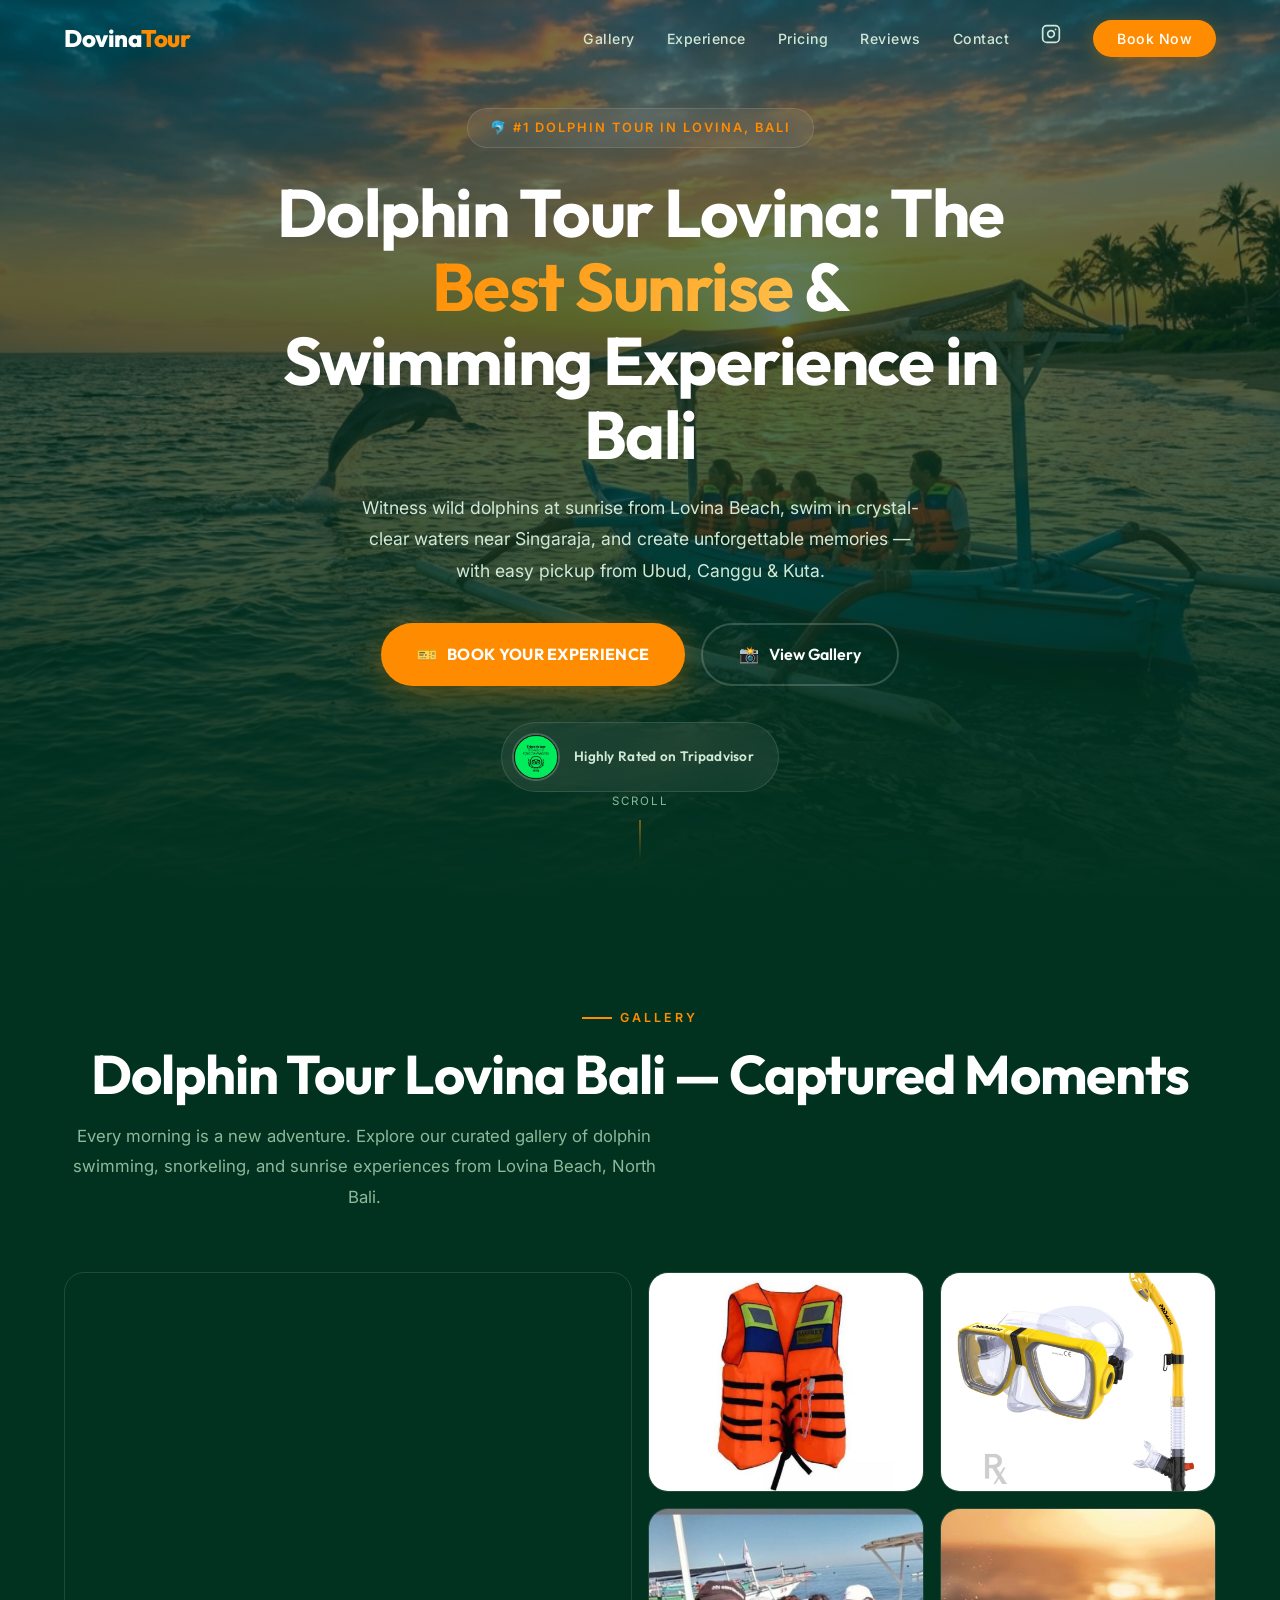
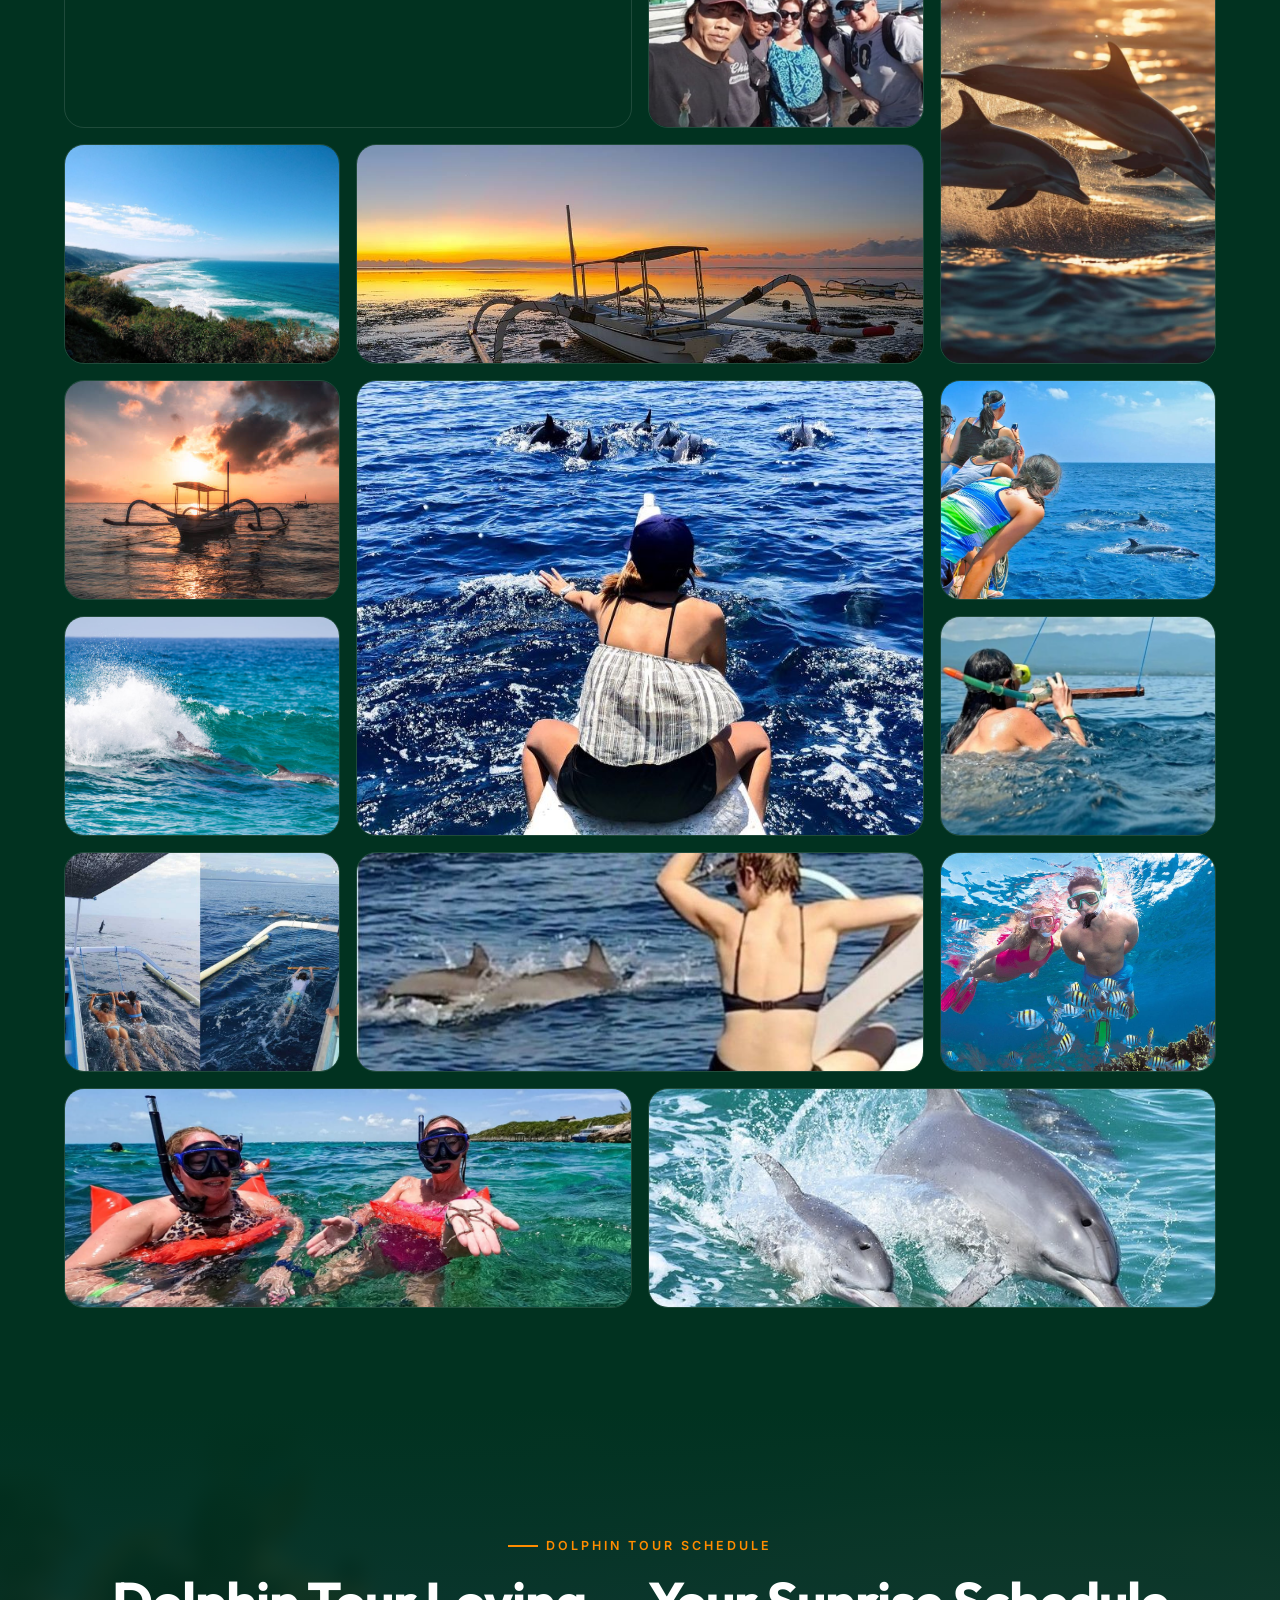
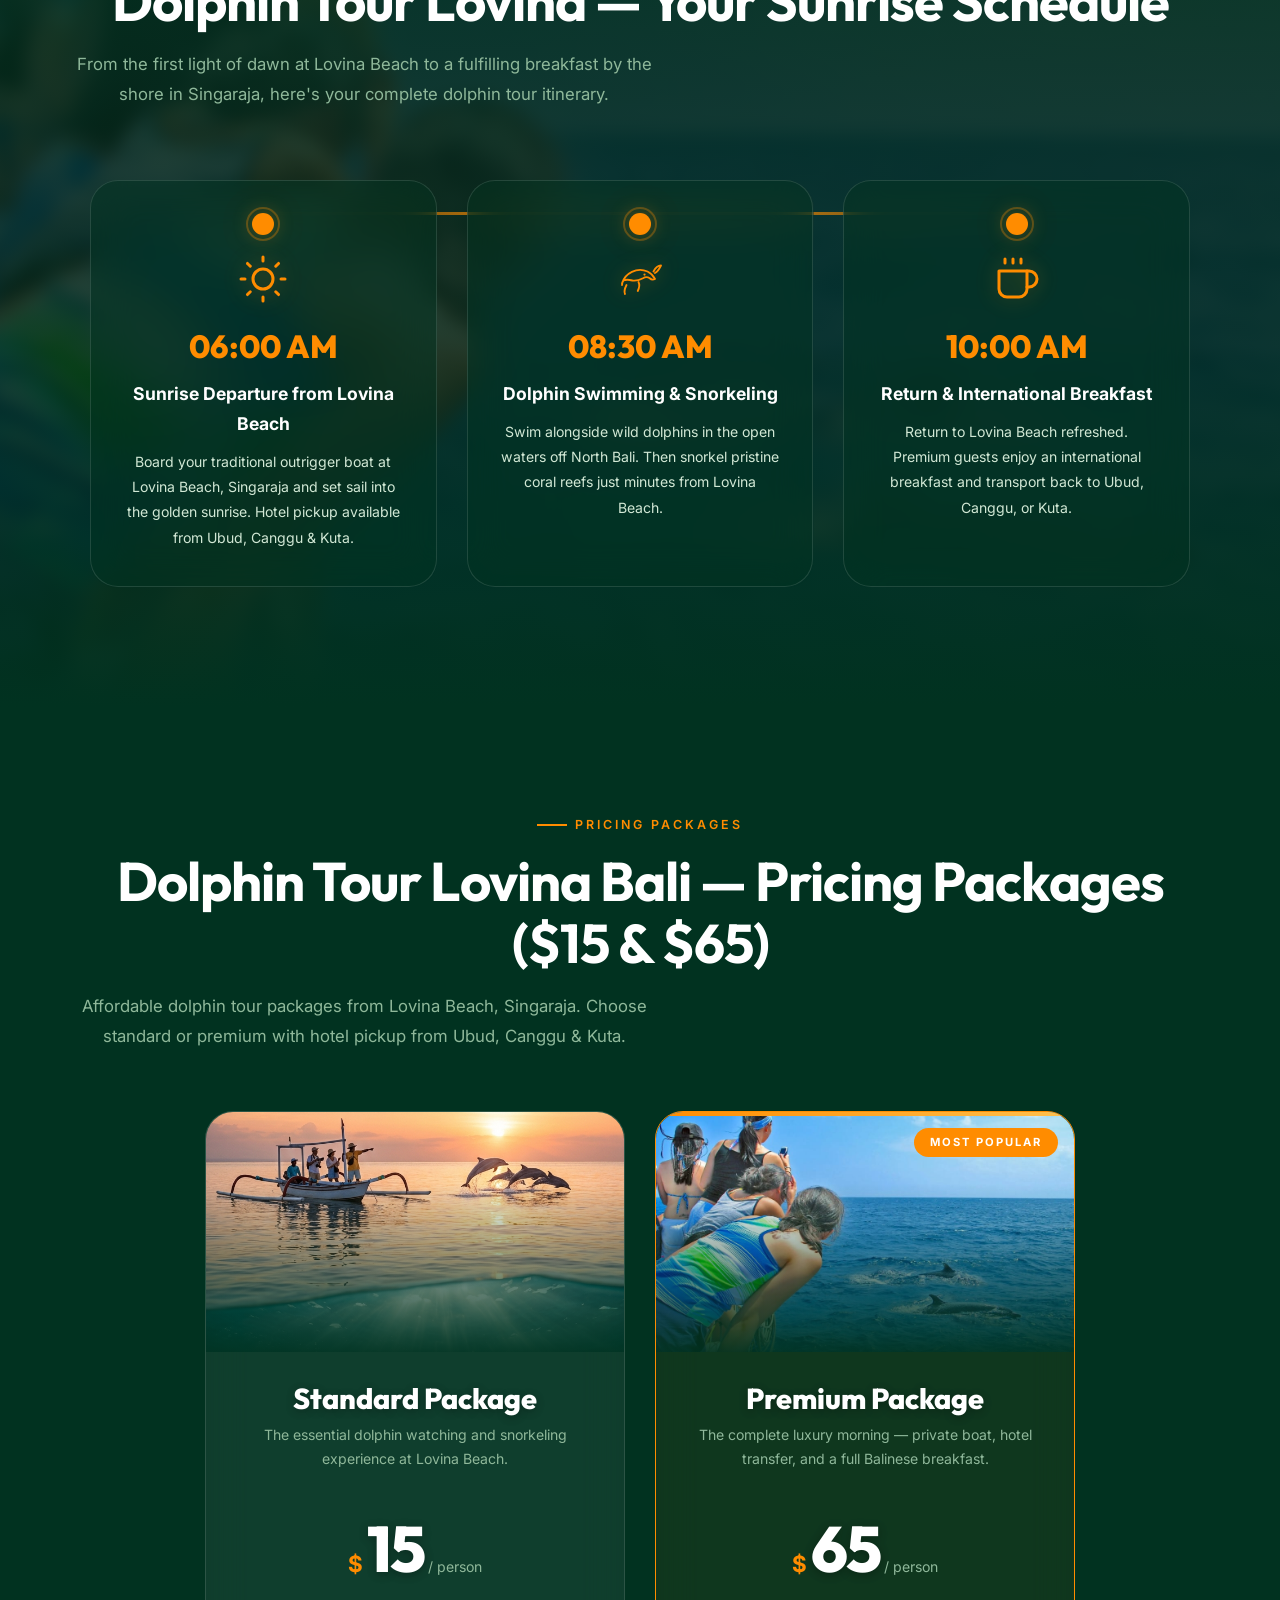
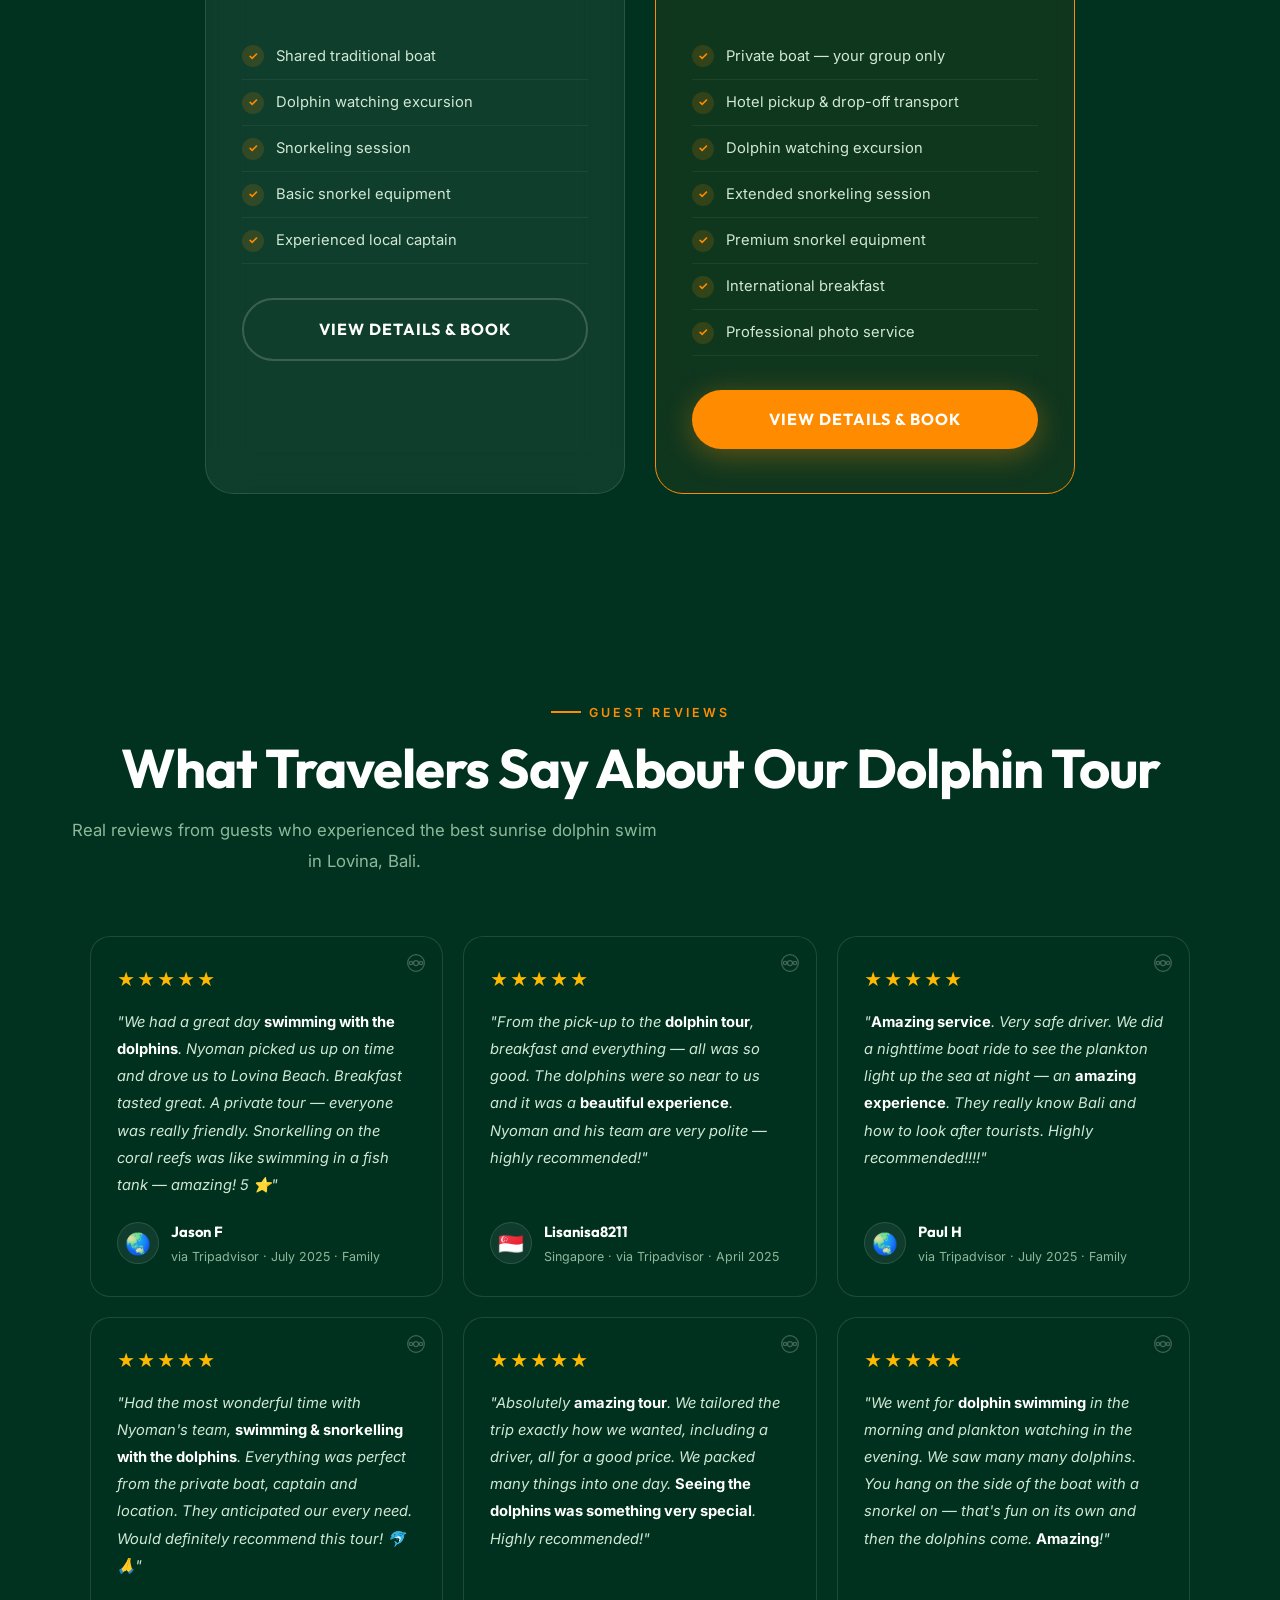
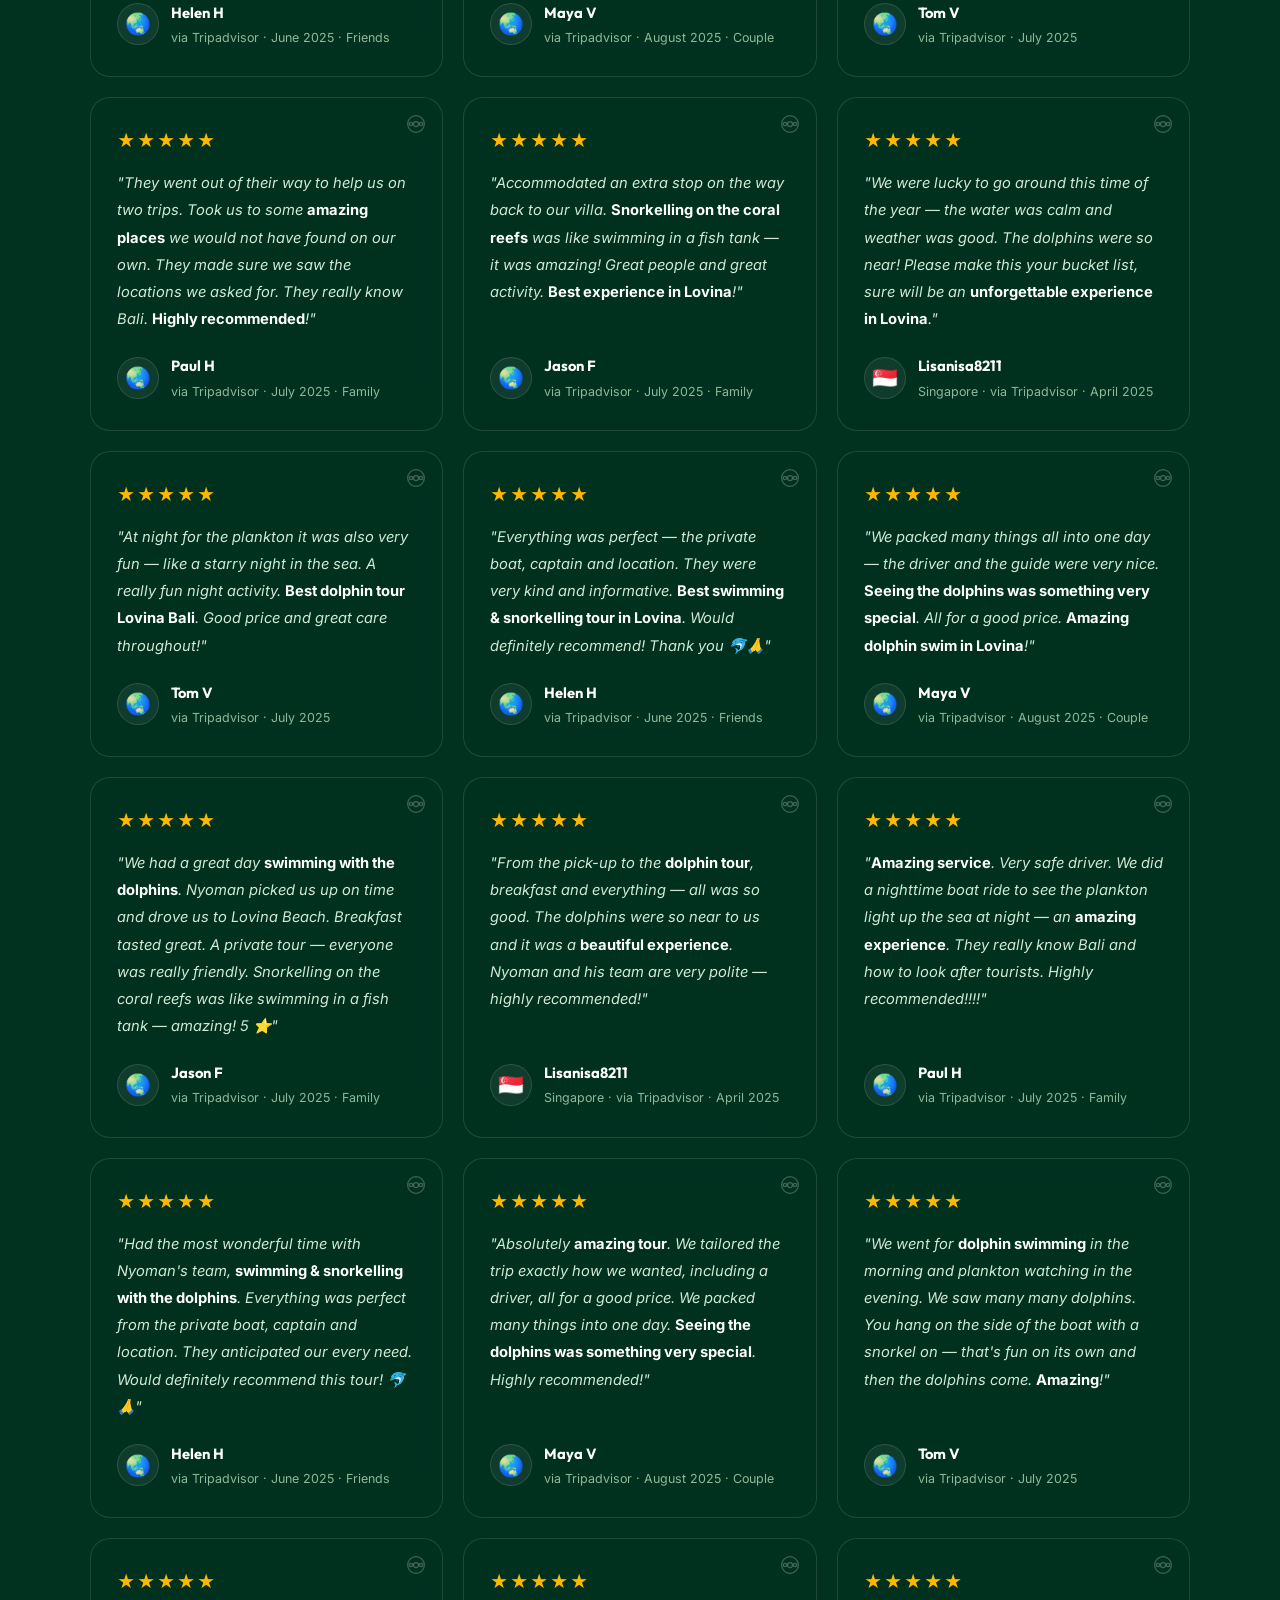
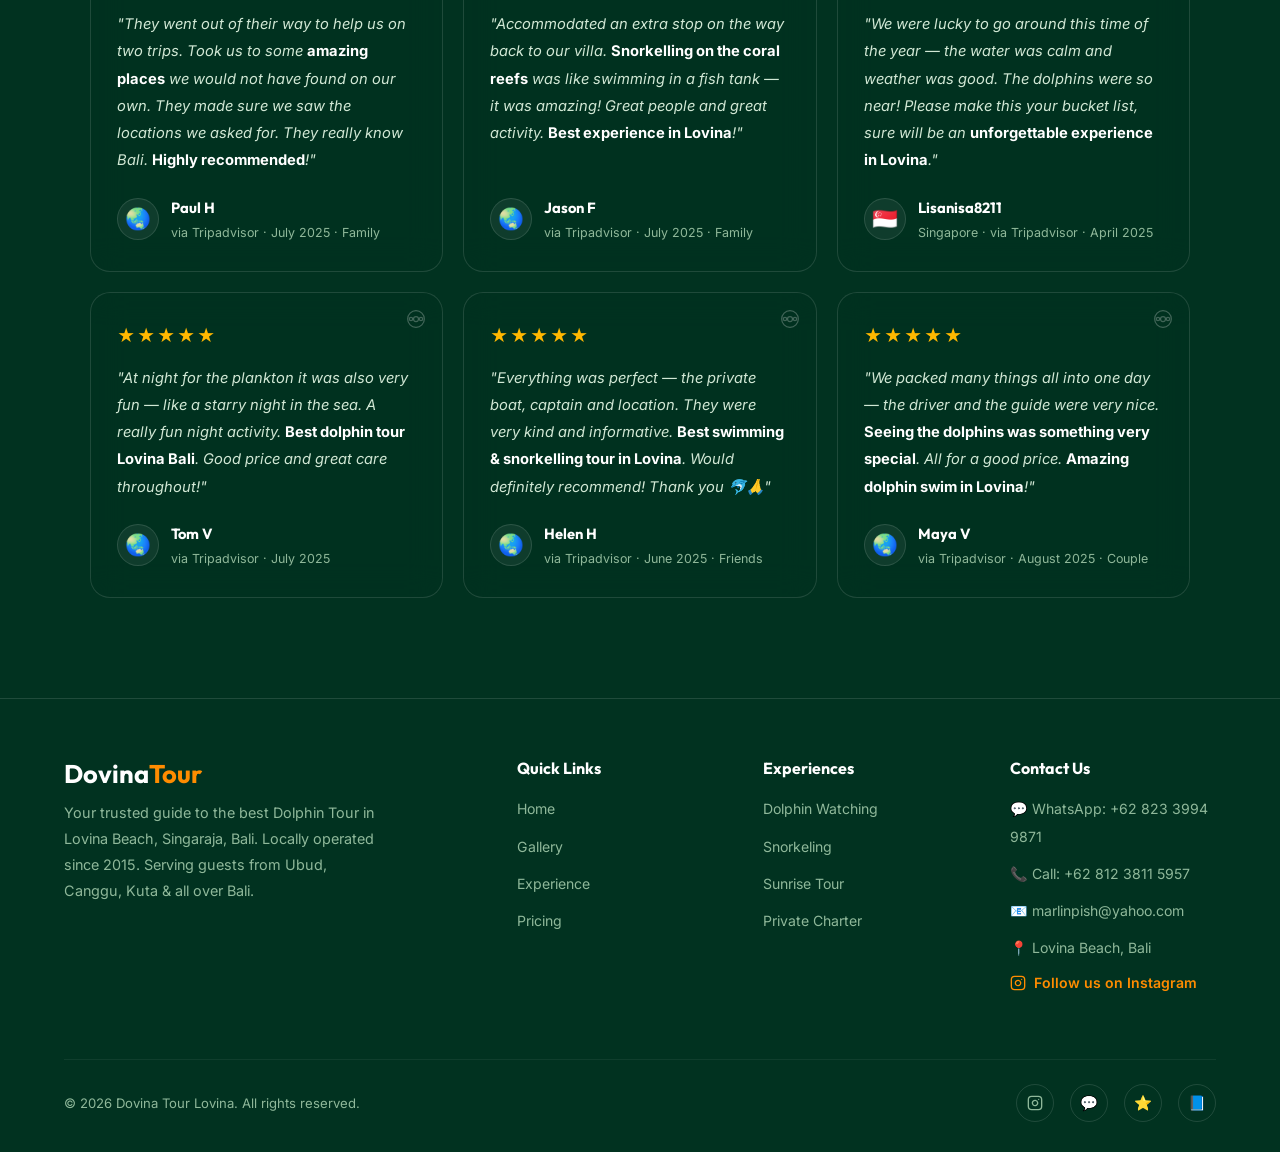
==== commit 1c17222d: "Undo recent changes and restore original English draft without mojibake corruption" ====
--- a/index.html
+++ b/index.html
@@ -1,4 +1,4 @@
-﻿<!DOCTYPE html>
+<!DOCTYPE html>
 <html lang="en">
 
 <head>
@@ -104,7 +104,7 @@
     <div class="hero-overlay"></div>
 
     <div class="hero-content reveal">
-      <div class="hero-badge">ðŸ¬ #1 Dolphin Tour in Lovina, Bali</div>
+      <div class="hero-badge">🐬 #1 Dolphin Tour in Lovina, Bali</div>
       <h1>
         Dolphin Tour Lovina: The <span class="highlight">Best Sunrise</span> &<br />
         Swimming Experience in Bali
@@ -115,10 +115,10 @@
       </p>
       <div class="hero-btns">
         <a href="#pricing" class="btn-primary">
-          <span>ðŸŽ«</span> Book Your Experience
+          <span>🎫</span> Book Your Experience
         </a>
         <a href="#gallery" class="btn-outline">
-          <span>ðŸ“¸</span> View Gallery
+          <span>📸</span> View Gallery
         </a>
       </div>
 
@@ -151,91 +151,87 @@
             title="Dolphin Tour Lovina Bali — Sunrise Swimming and Snorkeling Experience Video"
             allow="accelerometer; autoplay; clipboard-write; encrypted-media; gyroscope; picture-in-picture"
             allowfullscreen loading="lazy"></iframe>
-          <div class="bento-item-overlay"><span>â–¶ Watch the Dolphin Tour</span></div>
-        </div>
-        <div class="bento-item">
-          <img src="Dolphin-Tour-Lovina-Bali (2).jpeg" alt="Swimming with dolphins Lovina — Wild dolphins spotted near Lovina Beach Bali" loading="lazy" />
+          <div class="bento-item-overlay"><span>▶ Watch the Dolphin Tour</span></div>
+        </div>
+        <div class="bento-item">
+          <img src="Jual-Pelampung-Safety-di-Jakarta-2.jpg" alt="Safety equipment for Dolphin Tour Lovina Bali"
+            loading="lazy" />
+          <div class="bento-item-overlay"><span>Safety First</span></div>
+        </div>
+        <div class="bento-item">
+          <img src="promate scuba dive.webp" alt="Premium snorkel equipment for Dolphin Tour Lovina Bali"
+            loading="lazy" />
+          <div class="bento-item-overlay"><span>Premium Gear</span></div>
+        </div>
+        <div class="bento-item">
+          <img src="Dolphin-Tour-Lovina-Bali (2).jpeg"
+            alt="Swimming with dolphins Lovina — Wild dolphins spotted near Lovina Beach Bali" loading="lazy" />
           <div class="bento-item-overlay"><span>Wild Dolphins</span></div>
         </div>
         <div class="bento-item">
-          <img src="Dolphin-Tour-Lovina-Bali (3).jpeg" alt="Snorkeling crystal clear water on Dolphin Tour Lovina Bali" loading="lazy" />
+          <img src="Dolphin-Tour-Lovina-Bali (3).jpeg" alt="Snorkeling crystal clear water on Dolphin Tour Lovina Bali"
+            loading="lazy" />
           <div class="bento-item-overlay"><span>Crystal Waters</span></div>
         </div>
         <div class="bento-item">
-          <img src="Dolphin-Tour-Lovina-Bali (4).jpeg" alt="Sunrise dolphin boat Bali — Dolphins leaping at dawn near Singaraja" loading="lazy" />
+          <img src="Dolphin-Tour-Lovina-Bali (4).jpeg"
+            alt="Sunrise dolphin boat Bali — Dolphins leaping at dawn near Singaraja" loading="lazy" />
           <div class="bento-item-overlay"><span>Dolphins at Dawn</span></div>
         </div>
         <div class="bento-item">
-          <img src="Dolphin-Tour-Lovina-Bali (5).jpeg" alt="Dovina Tour snorkeling adventure in Lovina Beach North Bali" loading="lazy" />
+          <img src="Dolphin-Tour-Lovina-Bali (5).jpeg" alt="Dovina Tour snorkeling adventure in Lovina Beach North Bali"
+            loading="lazy" />
           <div class="bento-item-overlay"><span>Snorkel Adventure</span></div>
         </div>
         <div class="bento-item">
-          <img src="Dolphin-Tour-Lovina-Bali (6).jpeg" alt="Traditional outrigger boats at Lovina Beach for dolphin tour Bali" loading="lazy" />
+          <img src="Dolphin-Tour-Lovina-Bali (6).jpeg"
+            alt="Traditional outrigger boats at Lovina Beach for dolphin tour Bali" loading="lazy" />
           <div class="bento-item-overlay"><span>Traditional Boats</span></div>
         </div>
         <div class="bento-item">
-          <img src="Dolphin-Tour-Lovina-Bali (7).jpeg" alt="Underwater marine life snorkeling during Dolphin Tour Lovina" loading="lazy" />
+          <img src="Dolphin-Tour-Lovina-Bali (7).jpeg"
+            alt="Underwater marine life snorkeling during Dolphin Tour Lovina" loading="lazy" />
           <div class="bento-item-overlay"><span>Marine Life</span></div>
         </div>
         <div class="bento-item">
-          <img src="Dolphin-Tour-Lovina-Bali (8).jpeg" alt="Panoramic sunrise view from Lovina Bay — Best sunrise tour Bali" loading="lazy" />
+          <img src="Dolphin-Tour-Lovina-Bali (8).jpeg"
+            alt="Panoramic sunrise view from Lovina Bay — Best sunrise tour Bali" loading="lazy" />
           <div class="bento-item-overlay"><span>Panoramic Sunrise</span></div>
         </div>
         <div class="bento-item">
-          <img src="Dolphin-Tour-Lovina-Bali (9).jpeg" alt="Happy guests swimming with dolphins Lovina — Dovina Tour experience" loading="lazy" />
+          <img src="Dolphin-Tour-Lovina-Bali (9).jpeg"
+            alt="Happy guests swimming with dolphins Lovina — Dovina Tour experience" loading="lazy" />
           <div class="bento-item-overlay"><span>Happy Guests</span></div>
         </div>
         <div class="bento-item">
-          <img src="Dolphin-Tour-Lovina-Bali (10).jpeg" alt="Pod of dolphins swimming together — Dolphin Tour Lovina Bali" loading="lazy" />
+          <img src="Dolphin-Tour-Lovina-Bali (10).jpeg"
+            alt="Pod of dolphins swimming together — Dolphin Tour Lovina Bali" loading="lazy" />
           <div class="bento-item-overlay"><span>Dolphin Pod</span></div>
         </div>
         <div class="bento-item">
-          <img src="Dolphin-Tour-Lovina-Bali (11).jpeg" alt="Colorful coral reef snorkeling Lovina Beach Singaraja" loading="lazy" />
+          <img src="Dolphin-Tour-Lovina-Bali (11).jpeg" alt="Colorful coral reef snorkeling Lovina Beach Singaraja"
+            loading="lazy" />
           <div class="bento-item-overlay"><span>Coral Reef</span></div>
         </div>
         <div class="bento-item">
-          <img src="Dolphin-Tour-Lovina-Bali (12).jpeg" alt="Scenic North Bali coastline near Singaraja — Dovina Tour" loading="lazy" />
+          <img src="Dolphin-Tour-Lovina-Bali (12).jpeg" alt="Scenic North Bali coastline near Singaraja — Dovina Tour"
+            loading="lazy" />
           <div class="bento-item-overlay"><span>North Bali Coast</span></div>
         </div>
         <div class="bento-item">
-          <img src="Dolphin-Tour-Lovina-Bali (13).jpeg" alt="Close encounter swimming with dolphins Lovina Beach Bali" loading="lazy" />
+          <img src="Dolphin-Tour-Lovina-Bali (13).jpeg" alt="Close encounter swimming with dolphins Lovina Beach Bali"
+            loading="lazy" />
           <div class="bento-item-overlay"><span>Close Encounter</span></div>
         </div>
         <div class="bento-item">
-          <img src="Dolphin-Tour-Lovina-Bali (14).jpeg" alt="Golden hour sunrise over Lovina Beach — Best sunrise tour Bali" loading="lazy" />
+          <img src="Dolphin-Tour-Lovina-Bali (14).jpeg"
+            alt="Golden hour sunrise over Lovina Beach — Best sunrise tour Bali" loading="lazy" />
           <div class="bento-item-overlay"><span>Golden Hour</span></div>
         </div>
         <div class="bento-item">
-          <img src="wa-gallery-0.jpeg" alt="Dolphin Tour Lovina Beach — Happy guests" loading="lazy" />
+          <img src="WhatsApp Image 2026-03-01 at 10.30.44.jpeg" alt="Dolphin Tour Lovina Beach — Happy guests"
+            loading="lazy" />
           <div class="bento-item-overlay"><span>Happy Guests</span></div>
-        </div>
-        <div class="bento-item">
-          <img src="wa-gallery-1.jpeg" alt="Dolphin Tour Lovina Bali Photo" loading="lazy" />
-          <div class="bento-item-overlay"><span>Morning Vibes</span></div>
-        </div>
-        <div class="bento-item">
-          <img src="wa-gallery-2.jpeg" alt="Dolphin Tour Lovina Bali Photo" loading="lazy" />
-          <div class="bento-item-overlay"><span>Ocean View</span></div>
-        </div>
-        <div class="bento-item">
-          <img src="wa-gallery-3.jpeg" alt="Dolphin Tour Lovina Bali Photo" loading="lazy" />
-          <div class="bento-item-overlay"><span>Tropical Breeze</span></div>
-        </div>
-        <div class="bento-item">
-          <img src="wa-gallery-4.jpeg" alt="Dolphin Tour Lovina Bali Photo" loading="lazy" />
-          <div class="bento-item-overlay"><span>Beautiful Coast</span></div>
-        </div>
-        <div class="bento-item">
-          <img src="wa-gallery-5.jpeg" alt="Dolphin Tour Lovina Bali Photo" loading="lazy" />
-          <div class="bento-item-overlay"><span>Memorable Trip</span></div>
-        </div>
-        <div class="bento-item">
-          <img src="Jual-Pelampung-Safety-di-Jakarta-2.jpg" alt="Safety equipment for Dolphin Tour Lovina Bali" loading="lazy" />
-          <div class="bento-item-overlay"><span>Safety First</span></div>
-        </div>
-        <div class="bento-item">
-          <img src="promate scuba dive.webp" alt="Premium snorkel equipment for Dolphin Tour Lovina Bali" loading="lazy" />
-          <div class="bento-item-overlay"><span>Premium Gear</span></div>
         </div>
       </div>
     </div>
@@ -412,151 +408,522 @@
       </div>
 
       <div class="testimonials-grid">
-        <div class="testi-card reveal">
-          <div class="testi-tripadvisor"><svg xmlns="http://www.w3.org/2000/svg" width="20" height="20" viewBox="0 0 24 24" fill="none" stroke="currentColor" stroke-width="1.5"><circle cx="12" cy="12" r="10" /><circle cx="12" cy="12" r="3" /><circle cx="6" cy="12" r="2" /><circle cx="18" cy="12" r="2" /></svg></div>
-          <div class="testi-stars">★★★★★</div>
-          <p class="testi-text">"Pelayanan sungguh sat-set dan sangat menjenjang tinggai profesionalisme. Penjemputan tepat waktu, dan pelayanan di atas kapal sangat eksklusif. Pengalaman tour yang wah dan tak terlupakan untuk keluarga."</p>
-          <div class="testi-author">
-            <div class="testi-avatar"></div>
-            <div>
-              <div class="testi-name">Ananda Putra</div>
-              <div class="testi-origin">via Website · VIP Family</div>
-            </div>
-          </div>
-        </div>
-        <div class="testi-card reveal">
-          <div class="testi-tripadvisor"><svg xmlns="http://www.w3.org/2000/svg" width="20" height="20" viewBox="0 0 24 24" fill="none" stroke="currentColor" stroke-width="1.5"><circle cx="12" cy="12" r="10" /><circle cx="12" cy="12" r="3" /><circle cx="6" cy="12" r="2" /><circle cx="18" cy="12" r="2" /></svg></div>
-          <div class="testi-stars">★★★★★</div>
-          <p class="testi-text">"Visual web mewah dari Dovina Tour benar-benar mencerminkan kualitas aslinya. Kapal sangat terawat, kapten ramah, dan pemandangan pagi sangat memukau. Sangat direkomendasikan untuk liburan premium."</p>
-          <div class="testi-author">
-            <div class="testi-avatar"></div>
-            <div>
-              <div class="testi-name">Clara Stevani</div>
-              <div class="testi-origin">via Website · Premium Couple</div>
-            </div>
-          </div>
-        </div>
-        <div class="testi-card reveal">
-          <div class="testi-tripadvisor"><svg xmlns="http://www.w3.org/2000/svg" width="20" height="20" viewBox="0 0 24 24" fill="none" stroke="currentColor" stroke-width="1.5"><circle cx="12" cy="12" r="10" /><circle cx="12" cy="12" r="3" /><circle cx="6" cy="12" r="2" /><circle cx="18" cy="12" r="2" /></svg></div>
-          <div class="testi-stars">★★★★★</div>
-          <p class="testi-text">"Benar-benar pengalaman kelas atas. Dari awal pemesanan hingga selesai tour, pelayanannya sangat tanggap. Dokumentasi lengkap dan fasilitas berkualitas. Sunrise Lovina terbaik yang pernah saya saksikan."</p>
-          <div class="testi-author">
-            <div class="testi-avatar"></div>
-            <div>
-              <div class="testi-name">Robert Fox</div>
-              <div class="testi-origin">via Website · Private Tour</div>
-            </div>
-          </div>
-        </div>
-        <div class="testi-card reveal">
-          <div class="testi-tripadvisor"><svg xmlns="http://www.w3.org/2000/svg" width="20" height="20" viewBox="0 0 24 24" fill="none" stroke="currentColor" stroke-width="1.5"><circle cx="12" cy="12" r="10" /><circle cx="12" cy="12" r="3" /><circle cx="6" cy="12" r="2" /><circle cx="18" cy="12" r="2" /></svg></div>
-          <div class="testi-stars">★★★★★</div>
-          <p class="testi-text">"Fasilitas perlengkapan yang luar biasa. Peralatan snorkel terlihat baru, kebersihan terjaga, membuat pengalaman tour kami terasa sangat eksklusif dan nyaman sepanjang perjalanan keliling laut lepas."</p>
-          <div class="testi-author">
-            <div class="testi-avatar"></div>
-            <div>
-              <div class="testi-name">William Hartono</div>
-              <div class="testi-origin">via Website · VIP Guest</div>
-            </div>
-          </div>
-        </div>
-        <div class="testi-card reveal">
-          <div class="testi-tripadvisor"><svg xmlns="http://www.w3.org/2000/svg" width="20" height="20" viewBox="0 0 24 24" fill="none" stroke="currentColor" stroke-width="1.5"><circle cx="12" cy="12" r="10" /><circle cx="12" cy="12" r="3" /><circle cx="6" cy="12" r="2" /><circle cx="18" cy="12" r="2" /></svg></div>
-          <div class="testi-stars">★★★★★</div>
-          <p class="testi-text">"Servis memuaskan dan tim sangat responsif. Pengalaman berenang di laut lepas bersama lumba-lumba ini adalah momen paling indah dan dikelola secara mewah selama liburan kami di Bali."</p>
-          <div class="testi-author">
-            <div class="testi-avatar"></div>
-            <div>
-              <div class="testi-name">Natasha Wiyogo</div>
-              <div class="testi-origin">via Website · VIP Family</div>
-            </div>
-          </div>
-        </div>
-        <div class="testi-card reveal">
-          <div class="testi-tripadvisor"><svg xmlns="http://www.w3.org/2000/svg" width="20" height="20" viewBox="0 0 24 24" fill="none" stroke="currentColor" stroke-width="1.5"><circle cx="12" cy="12" r="10" /><circle cx="12" cy="12" r="3" /><circle cx="6" cy="12" r="2" /><circle cx="18" cy="12" r="2" /></svg></div>
-          <div class="testi-stars">★★★★★</div>
-          <p class="testi-text">"Sangat praktis dan elegan secara eksekusi. Pelayanan sat-set tanpa birokrasi, langsung menikmati keindahan Bali Utara dengan fasilitas nomor satu di kelasnya."</p>
-          <div class="testi-author">
-            <div class="testi-avatar"></div>
-            <div>
-              <div class="testi-name">Baskara Mahendra</div>
-              <div class="testi-origin">via Website · VIP Group</div>
-            </div>
-          </div>
-        </div>
-        <div class="testi-card reveal">
-          <div class="testi-tripadvisor"><svg xmlns="http://www.w3.org/2000/svg" width="20" height="20" viewBox="0 0 24 24" fill="none" stroke="currentColor" stroke-width="1.5"><circle cx="12" cy="12" r="10" /><circle cx="12" cy="12" r="3" /><circle cx="6" cy="12" r="2" /><circle cx="18" cy="12" r="2" /></svg></div>
-          <div class="testi-stars">★★★★★</div>
-          <p class="testi-text">"Detail pelayanannya patut diacungi jempol. Kru sangat sigap memperhatikan kenyamanan dan keamanan tamu. Sensasi private tour yang mewah dan berkelas sesungguhnya."</p>
-          <div class="testi-author">
-            <div class="testi-avatar"></div>
-            <div>
-              <div class="testi-name">Felicia Kusuma</div>
-              <div class="testi-origin">via Website · Premium Couple</div>
-            </div>
-          </div>
-        </div>
-        <div class="testi-card reveal">
-          <div class="testi-tripadvisor"><svg xmlns="http://www.w3.org/2000/svg" width="20" height="20" viewBox="0 0 24 24" fill="none" stroke="currentColor" stroke-width="1.5"><circle cx="12" cy="12" r="10" /><circle cx="12" cy="12" r="3" /><circle cx="6" cy="12" r="2" /><circle cx="18" cy="12" r="2" /></svg></div>
-          <div class="testi-stars">★★★★★</div>
-          <p class="testi-text">"Pengalaman tour yang wah dengan standar keamanan kelas internasional. Sangat cocok membawa kerabat bisnis karena kredibilitas dan pelayanan tim yang luar biasa baik."</p>
-          <div class="testi-author">
-            <div class="testi-avatar"></div>
-            <div>
-              <div class="testi-name">Dionisius Agung</div>
-              <div class="testi-origin">via Website · VIP Corporate</div>
-            </div>
-          </div>
-        </div>
-        <div class="testi-card reveal">
-          <div class="testi-tripadvisor"><svg xmlns="http://www.w3.org/2000/svg" width="20" height="20" viewBox="0 0 24 24" fill="none" stroke="currentColor" stroke-width="1.5"><circle cx="12" cy="12" r="10" /><circle cx="12" cy="12" r="3" /><circle cx="6" cy="12" r="2" /><circle cx="18" cy="12" r="2" /></svg></div>
-          <div class="testi-stars">★★★★★</div>
-          <p class="testi-text">"Website mewahnya bukan sekadar tampilan digital, namun layanan operasional aslinya pun setara bintang lima. Tidak ada keluhan sama sekali, semua berjalan mulus."</p>
-          <div class="testi-author">
-            <div class="testi-avatar"></div>
-            <div>
-              <div class="testi-name">Grace Olivia</div>
-              <div class="testi-origin">via Website · VIP Guest</div>
-            </div>
-          </div>
-        </div>
-        <div class="testi-card reveal">
-          <div class="testi-tripadvisor"><svg xmlns="http://www.w3.org/2000/svg" width="20" height="20" viewBox="0 0 24 24" fill="none" stroke="currentColor" stroke-width="1.5"><circle cx="12" cy="12" r="10" /><circle cx="12" cy="12" r="3" /><circle cx="6" cy="12" r="2" /><circle cx="18" cy="12" r="2" /></svg></div>
-          <div class="testi-stars">★★★★★</div>
-          <p class="testi-text">"Perjalanan yang mulus menggunakan transportasi privat dari kawasan eksklusif di selatan Bali sampai ke Lovina. Pemandu berpengetahuan luas dan lumba-lumba terlihat sangat dekat."</p>
-          <div class="testi-author">
-            <div class="testi-avatar"></div>
-            <div>
-              <div class="testi-name">Jonathan Salim</div>
-              <div class="testi-origin">via Website · Private Tour</div>
-            </div>
-          </div>
-        </div>
-        <div class="testi-card reveal">
-          <div class="testi-tripadvisor"><svg xmlns="http://www.w3.org/2000/svg" width="20" height="20" viewBox="0 0 24 24" fill="none" stroke="currentColor" stroke-width="1.5"><circle cx="12" cy="12" r="10" /><circle cx="12" cy="12" r="3" /><circle cx="6" cy="12" r="2" /><circle cx="18" cy="12" r="2" /></svg></div>
-          <div class="testi-stars">★★★★★</div>
-          <p class="testi-text">"Standar kebersihan dan keramahan yang sangat brilian. Tim Dovina Tour sangat mengerti bagaimana memberikan tingkat layanan ekstra yang memanjakan para tamu layaknya VIP."</p>
-          <div class="testi-author">
-            <div class="testi-avatar"></div>
-            <div>
-              <div class="testi-name">Monica Wijaya</div>
-              <div class="testi-origin">via Website · VIP Family</div>
-            </div>
-          </div>
-        </div>
-        <div class="testi-card reveal">
-          <div class="testi-tripadvisor"><svg xmlns="http://www.w3.org/2000/svg" width="20" height="20" viewBox="0 0 24 24" fill="none" stroke="currentColor" stroke-width="1.5"><circle cx="12" cy="12" r="10" /><circle cx="12" cy="12" r="3" /><circle cx="6" cy="12" r="2" /><circle cx="18" cy="12" r="2" /></svg></div>
-          <div class="testi-stars">★★★★★</div>
-          <p class="testi-text">"Logistik diatur dengan sempurna. Tidak perlu repot, saya dan pasangan cukup datang dan menikmati suguhan wisata mewah ini dengan tenang dan aman."</p>
-          <div class="testi-author">
-            <div class="testi-avatar"></div>
-            <div>
-              <div class="testi-name">Richard Lee</div>
-              <div class="testi-origin">via Website · Premium Couple</div>
-            </div>
-          </div>
-        </div>
-
+        <!-- Row 1 -->
+        <div class="testi-card reveal">
+          <div class="testi-tripadvisor"><svg xmlns="http://www.w3.org/2000/svg" width="20" height="20"
+              viewBox="0 0 24 24" fill="none" stroke="currentColor" stroke-width="1.5">
+              <circle cx="12" cy="12" r="10" />
+              <circle cx="12" cy="12" r="3" />
+              <circle cx="6" cy="12" r="2" />
+              <circle cx="18" cy="12" r="2" />
+            </svg></div>
+          <div class="testi-stars">★★★★★</div>
+          <p class="testi-text">"We had a great day <strong>swimming with the dolphins</strong>. Nyoman picked us up on
+            time and drove us to Lovina Beach. Breakfast tasted great. A private tour — everyone was really friendly.
+            Snorkelling on the coral reefs was like swimming in a fish tank — amazing! 5 ⭐"</p>
+          <div class="testi-author">
+            <div class="testi-avatar">🌏</div>
+            <div>
+              <div class="testi-name">Jason F</div>
+              <div class="testi-origin">via Tripadvisor · July 2025 · Family</div>
+            </div>
+          </div>
+        </div>
+
+        <div class="testi-card reveal">
+          <div class="testi-tripadvisor"><svg xmlns="http://www.w3.org/2000/svg" width="20" height="20"
+              viewBox="0 0 24 24" fill="none" stroke="currentColor" stroke-width="1.5">
+              <circle cx="12" cy="12" r="10" />
+              <circle cx="12" cy="12" r="3" />
+              <circle cx="6" cy="12" r="2" />
+              <circle cx="18" cy="12" r="2" />
+            </svg></div>
+          <div class="testi-stars">★★★★★</div>
+          <p class="testi-text">"From the pick-up to the <strong>dolphin tour</strong>, breakfast and everything — all
+            was so good. The dolphins were so near to us and it was a <strong>beautiful experience</strong>. Nyoman and
+            his team are very polite — highly recommended!"</p>
+          <div class="testi-author">
+            <div class="testi-avatar">🇸🇬</div>
+            <div>
+              <div class="testi-name">Lisanisa8211</div>
+              <div class="testi-origin">Singapore · via Tripadvisor · April 2025</div>
+            </div>
+          </div>
+        </div>
+
+        <div class="testi-card reveal">
+          <div class="testi-tripadvisor"><svg xmlns="http://www.w3.org/2000/svg" width="20" height="20"
+              viewBox="0 0 24 24" fill="none" stroke="currentColor" stroke-width="1.5">
+              <circle cx="12" cy="12" r="10" />
+              <circle cx="12" cy="12" r="3" />
+              <circle cx="6" cy="12" r="2" />
+              <circle cx="18" cy="12" r="2" />
+            </svg></div>
+          <div class="testi-stars">★★★★★</div>
+          <p class="testi-text">"<strong>Amazing service</strong>. Very safe driver. We did a nighttime boat ride to see
+            the plankton light up the sea at night — an <strong>amazing experience</strong>. They really know Bali and
+            how to look after tourists. Highly recommended!!!!"</p>
+          <div class="testi-author">
+            <div class="testi-avatar">🌏</div>
+            <div>
+              <div class="testi-name">Paul H</div>
+              <div class="testi-origin">via Tripadvisor · July 2025 · Family</div>
+            </div>
+          </div>
+        </div>
+
+        <!-- Row 2 -->
+        <div class="testi-card reveal">
+          <div class="testi-tripadvisor"><svg xmlns="http://www.w3.org/2000/svg" width="20" height="20"
+              viewBox="0 0 24 24" fill="none" stroke="currentColor" stroke-width="1.5">
+              <circle cx="12" cy="12" r="10" />
+              <circle cx="12" cy="12" r="3" />
+              <circle cx="6" cy="12" r="2" />
+              <circle cx="18" cy="12" r="2" />
+            </svg></div>
+          <div class="testi-stars">★★★★★</div>
+          <p class="testi-text">"Had the most wonderful time with Nyoman's team, <strong>swimming & snorkelling with the
+              dolphins</strong>. Everything was perfect from the private boat, captain and location. They anticipated
+            our every need. Would definitely recommend this tour! 🐬🙏"</p>
+          <div class="testi-author">
+            <div class="testi-avatar">🌏</div>
+            <div>
+              <div class="testi-name">Helen H</div>
+              <div class="testi-origin">via Tripadvisor · June 2025 · Friends</div>
+            </div>
+          </div>
+        </div>
+
+        <div class="testi-card reveal">
+          <div class="testi-tripadvisor"><svg xmlns="http://www.w3.org/2000/svg" width="20" height="20"
+              viewBox="0 0 24 24" fill="none" stroke="currentColor" stroke-width="1.5">
+              <circle cx="12" cy="12" r="10" />
+              <circle cx="12" cy="12" r="3" />
+              <circle cx="6" cy="12" r="2" />
+              <circle cx="18" cy="12" r="2" />
+            </svg></div>
+          <div class="testi-stars">★★★★★</div>
+          <p class="testi-text">"Absolutely <strong>amazing tour</strong>. We tailored the trip exactly how we wanted,
+            including a driver, all for a good price. We packed many things into one day. <strong>Seeing the dolphins
+              was something very special</strong>. Highly recommended!"</p>
+          <div class="testi-author">
+            <div class="testi-avatar">🌏</div>
+            <div>
+              <div class="testi-name">Maya V</div>
+              <div class="testi-origin">via Tripadvisor · August 2025 · Couple</div>
+            </div>
+          </div>
+        </div>
+
+        <div class="testi-card reveal">
+          <div class="testi-tripadvisor"><svg xmlns="http://www.w3.org/2000/svg" width="20" height="20"
+              viewBox="0 0 24 24" fill="none" stroke="currentColor" stroke-width="1.5">
+              <circle cx="12" cy="12" r="10" />
+              <circle cx="12" cy="12" r="3" />
+              <circle cx="6" cy="12" r="2" />
+              <circle cx="18" cy="12" r="2" />
+            </svg></div>
+          <div class="testi-stars">★★★★★</div>
+          <p class="testi-text">"We went for <strong>dolphin swimming</strong> in the morning and plankton watching in
+            the evening. We saw many many dolphins. You hang on the side of the boat with a snorkel on — that's fun on
+            its own and then the dolphins come. <strong>Amazing</strong>!"</p>
+          <div class="testi-author">
+            <div class="testi-avatar">🌏</div>
+            <div>
+              <div class="testi-name">Tom V</div>
+              <div class="testi-origin">via Tripadvisor · July 2025</div>
+            </div>
+          </div>
+        </div>
+
+        <!-- Row 3 -->
+        <div class="testi-card reveal">
+          <div class="testi-tripadvisor"><svg xmlns="http://www.w3.org/2000/svg" width="20" height="20"
+              viewBox="0 0 24 24" fill="none" stroke="currentColor" stroke-width="1.5">
+              <circle cx="12" cy="12" r="10" />
+              <circle cx="12" cy="12" r="3" />
+              <circle cx="6" cy="12" r="2" />
+              <circle cx="18" cy="12" r="2" />
+            </svg></div>
+          <div class="testi-stars">★★★★★</div>
+          <p class="testi-text">"They went out of their way to help us on two trips. Took us to some <strong>amazing
+              places</strong> we would not have found on our own. They made sure we saw the locations we asked for. They
+            really know Bali. <strong>Highly recommended</strong>!"</p>
+          <div class="testi-author">
+            <div class="testi-avatar">🌏</div>
+            <div>
+              <div class="testi-name">Paul H</div>
+              <div class="testi-origin">via Tripadvisor · July 2025 · Family</div>
+            </div>
+          </div>
+        </div>
+
+        <div class="testi-card reveal">
+          <div class="testi-tripadvisor"><svg xmlns="http://www.w3.org/2000/svg" width="20" height="20"
+              viewBox="0 0 24 24" fill="none" stroke="currentColor" stroke-width="1.5">
+              <circle cx="12" cy="12" r="10" />
+              <circle cx="12" cy="12" r="3" />
+              <circle cx="6" cy="12" r="2" />
+              <circle cx="18" cy="12" r="2" />
+            </svg></div>
+          <div class="testi-stars">★★★★★</div>
+          <p class="testi-text">"Accommodated an extra stop on the way back to our villa. <strong>Snorkelling on the
+              coral reefs</strong> was like swimming in a fish tank — it was amazing! Great people and great activity.
+            <strong>Best experience in Lovina</strong>!"
+          </p>
+          <div class="testi-author">
+            <div class="testi-avatar">🌏</div>
+            <div>
+              <div class="testi-name">Jason F</div>
+              <div class="testi-origin">via Tripadvisor · July 2025 · Family</div>
+            </div>
+          </div>
+        </div>
+
+        <div class="testi-card reveal">
+          <div class="testi-tripadvisor"><svg xmlns="http://www.w3.org/2000/svg" width="20" height="20"
+              viewBox="0 0 24 24" fill="none" stroke="currentColor" stroke-width="1.5">
+              <circle cx="12" cy="12" r="10" />
+              <circle cx="12" cy="12" r="3" />
+              <circle cx="6" cy="12" r="2" />
+              <circle cx="18" cy="12" r="2" />
+            </svg></div>
+          <div class="testi-stars">★★★★★</div>
+          <p class="testi-text">"We were lucky to go around this time of the year — the water was calm and weather was
+            good. The dolphins were so near! Please make this your bucket list, sure will be an <strong>unforgettable
+              experience in Lovina</strong>."</p>
+          <div class="testi-author">
+            <div class="testi-avatar">🇸🇬</div>
+            <div>
+              <div class="testi-name">Lisanisa8211</div>
+              <div class="testi-origin">Singapore · via Tripadvisor · April 2025</div>
+            </div>
+          </div>
+        </div>
+
+        <!-- Row 4 -->
+        <div class="testi-card reveal">
+          <div class="testi-tripadvisor"><svg xmlns="http://www.w3.org/2000/svg" width="20" height="20"
+              viewBox="0 0 24 24" fill="none" stroke="currentColor" stroke-width="1.5">
+              <circle cx="12" cy="12" r="10" />
+              <circle cx="12" cy="12" r="3" />
+              <circle cx="6" cy="12" r="2" />
+              <circle cx="18" cy="12" r="2" />
+            </svg></div>
+          <div class="testi-stars">★★★★★</div>
+          <p class="testi-text">"At night for the plankton it was also very fun — like a starry night in the sea. A
+            really fun night activity. <strong>Best dolphin tour Lovina Bali</strong>. Good price and great care
+            throughout!"</p>
+          <div class="testi-author">
+            <div class="testi-avatar">🌏</div>
+            <div>
+              <div class="testi-name">Tom V</div>
+              <div class="testi-origin">via Tripadvisor · July 2025</div>
+            </div>
+          </div>
+        </div>
+
+        <div class="testi-card reveal">
+          <div class="testi-tripadvisor"><svg xmlns="http://www.w3.org/2000/svg" width="20" height="20"
+              viewBox="0 0 24 24" fill="none" stroke="currentColor" stroke-width="1.5">
+              <circle cx="12" cy="12" r="10" />
+              <circle cx="12" cy="12" r="3" />
+              <circle cx="6" cy="12" r="2" />
+              <circle cx="18" cy="12" r="2" />
+            </svg></div>
+          <div class="testi-stars">★★★★★</div>
+          <p class="testi-text">"Everything was perfect — the private boat, captain and location. They were very kind
+            and informative. <strong>Best swimming & snorkelling tour in Lovina</strong>. Would definitely recommend!
+            Thank you 🐬🙏"</p>
+          <div class="testi-author">
+            <div class="testi-avatar">🌏</div>
+            <div>
+              <div class="testi-name">Helen H</div>
+              <div class="testi-origin">via Tripadvisor · June 2025 · Friends</div>
+            </div>
+          </div>
+        </div>
+
+        <div class="testi-card reveal">
+          <div class="testi-tripadvisor"><svg xmlns="http://www.w3.org/2000/svg" width="20" height="20"
+              viewBox="0 0 24 24" fill="none" stroke="currentColor" stroke-width="1.5">
+              <circle cx="12" cy="12" r="10" />
+              <circle cx="12" cy="12" r="3" />
+              <circle cx="6" cy="12" r="2" />
+              <circle cx="18" cy="12" r="2" />
+            </svg></div>
+          <div class="testi-stars">★★★★★</div>
+          <p class="testi-text">"We packed many things all into one day — the driver and the guide were very nice.
+            <strong>Seeing the dolphins was something very special</strong>. All for a good price. <strong>Amazing
+              dolphin swim in Lovina</strong>!"
+          </p>
+          <div class="testi-author">
+            <div class="testi-avatar">🌏</div>
+            <div>
+              <div class="testi-name">Maya V</div>
+              <div class="testi-origin">via Tripadvisor · August 2025 · Couple</div>
+            </div>
+          </div>
+        </div>
+
+        <!-- Duplicated row 4-6 -->
+        <!-- Row 1 -->
+        <div class="testi-card reveal">
+          <div class="testi-tripadvisor"><svg xmlns="http://www.w3.org/2000/svg" width="20" height="20"
+              viewBox="0 0 24 24" fill="none" stroke="currentColor" stroke-width="1.5">
+              <circle cx="12" cy="12" r="10" />
+              <circle cx="12" cy="12" r="3" />
+              <circle cx="6" cy="12" r="2" />
+              <circle cx="18" cy="12" r="2" />
+            </svg></div>
+          <div class="testi-stars">★★★★★</div>
+          <p class="testi-text">"We had a great day <strong>swimming with the dolphins</strong>. Nyoman picked us up on
+            time and drove us to Lovina Beach. Breakfast tasted great. A private tour — everyone was really friendly.
+            Snorkelling on the coral reefs was like swimming in a fish tank — amazing! 5 ⭐"</p>
+          <div class="testi-author">
+            <div class="testi-avatar">🌏</div>
+            <div>
+              <div class="testi-name">Jason F</div>
+              <div class="testi-origin">via Tripadvisor · July 2025 · Family</div>
+            </div>
+          </div>
+        </div>
+
+        <div class="testi-card reveal">
+          <div class="testi-tripadvisor"><svg xmlns="http://www.w3.org/2000/svg" width="20" height="20"
+              viewBox="0 0 24 24" fill="none" stroke="currentColor" stroke-width="1.5">
+              <circle cx="12" cy="12" r="10" />
+              <circle cx="12" cy="12" r="3" />
+              <circle cx="6" cy="12" r="2" />
+              <circle cx="18" cy="12" r="2" />
+            </svg></div>
+          <div class="testi-stars">★★★★★</div>
+          <p class="testi-text">"From the pick-up to the <strong>dolphin tour</strong>, breakfast and everything — all
+            was so good. The dolphins were so near to us and it was a <strong>beautiful experience</strong>. Nyoman and
+            his team are very polite — highly recommended!"</p>
+          <div class="testi-author">
+            <div class="testi-avatar">🇸🇬</div>
+            <div>
+              <div class="testi-name">Lisanisa8211</div>
+              <div class="testi-origin">Singapore · via Tripadvisor · April 2025</div>
+            </div>
+          </div>
+        </div>
+
+        <div class="testi-card reveal">
+          <div class="testi-tripadvisor"><svg xmlns="http://www.w3.org/2000/svg" width="20" height="20"
+              viewBox="0 0 24 24" fill="none" stroke="currentColor" stroke-width="1.5">
+              <circle cx="12" cy="12" r="10" />
+              <circle cx="12" cy="12" r="3" />
+              <circle cx="6" cy="12" r="2" />
+              <circle cx="18" cy="12" r="2" />
+            </svg></div>
+          <div class="testi-stars">★★★★★</div>
+          <p class="testi-text">"<strong>Amazing service</strong>. Very safe driver. We did a nighttime boat ride to see
+            the plankton light up the sea at night — an <strong>amazing experience</strong>. They really know Bali and
+            how to look after tourists. Highly recommended!!!!"</p>
+          <div class="testi-author">
+            <div class="testi-avatar">🌏</div>
+            <div>
+              <div class="testi-name">Paul H</div>
+              <div class="testi-origin">via Tripadvisor · July 2025 · Family</div>
+            </div>
+          </div>
+        </div>
+
+        <!-- Row 2 -->
+        <div class="testi-card reveal">
+          <div class="testi-tripadvisor"><svg xmlns="http://www.w3.org/2000/svg" width="20" height="20"
+              viewBox="0 0 24 24" fill="none" stroke="currentColor" stroke-width="1.5">
+              <circle cx="12" cy="12" r="10" />
+              <circle cx="12" cy="12" r="3" />
+              <circle cx="6" cy="12" r="2" />
+              <circle cx="18" cy="12" r="2" />
+            </svg></div>
+          <div class="testi-stars">★★★★★</div>
+          <p class="testi-text">"Had the most wonderful time with Nyoman's team, <strong>swimming & snorkelling with the
+              dolphins</strong>. Everything was perfect from the private boat, captain and location. They anticipated
+            our every need. Would definitely recommend this tour! 🐬🙏"</p>
+          <div class="testi-author">
+            <div class="testi-avatar">🌏</div>
+            <div>
+              <div class="testi-name">Helen H</div>
+              <div class="testi-origin">via Tripadvisor · June 2025 · Friends</div>
+            </div>
+          </div>
+        </div>
+
+        <div class="testi-card reveal">
+          <div class="testi-tripadvisor"><svg xmlns="http://www.w3.org/2000/svg" width="20" height="20"
+              viewBox="0 0 24 24" fill="none" stroke="currentColor" stroke-width="1.5">
+              <circle cx="12" cy="12" r="10" />
+              <circle cx="12" cy="12" r="3" />
+              <circle cx="6" cy="12" r="2" />
+              <circle cx="18" cy="12" r="2" />
+            </svg></div>
+          <div class="testi-stars">★★★★★</div>
+          <p class="testi-text">"Absolutely <strong>amazing tour</strong>. We tailored the trip exactly how we wanted,
+            including a driver, all for a good price. We packed many things into one day. <strong>Seeing the dolphins
+              was something very special</strong>. Highly recommended!"</p>
+          <div class="testi-author">
+            <div class="testi-avatar">🌏</div>
+            <div>
+              <div class="testi-name">Maya V</div>
+              <div class="testi-origin">via Tripadvisor · August 2025 · Couple</div>
+            </div>
+          </div>
+        </div>
+
+        <div class="testi-card reveal">
+          <div class="testi-tripadvisor"><svg xmlns="http://www.w3.org/2000/svg" width="20" height="20"
+              viewBox="0 0 24 24" fill="none" stroke="currentColor" stroke-width="1.5">
+              <circle cx="12" cy="12" r="10" />
+              <circle cx="12" cy="12" r="3" />
+              <circle cx="6" cy="12" r="2" />
+              <circle cx="18" cy="12" r="2" />
+            </svg></div>
+          <div class="testi-stars">★★★★★</div>
+          <p class="testi-text">"We went for <strong>dolphin swimming</strong> in the morning and plankton watching in
+            the evening. We saw many many dolphins. You hang on the side of the boat with a snorkel on — that's fun on
+            its own and then the dolphins come. <strong>Amazing</strong>!"</p>
+          <div class="testi-author">
+            <div class="testi-avatar">🌏</div>
+            <div>
+              <div class="testi-name">Tom V</div>
+              <div class="testi-origin">via Tripadvisor · July 2025</div>
+            </div>
+          </div>
+        </div>
+
+        <!-- Row 3 -->
+        <div class="testi-card reveal">
+          <div class="testi-tripadvisor"><svg xmlns="http://www.w3.org/2000/svg" width="20" height="20"
+              viewBox="0 0 24 24" fill="none" stroke="currentColor" stroke-width="1.5">
+              <circle cx="12" cy="12" r="10" />
+              <circle cx="12" cy="12" r="3" />
+              <circle cx="6" cy="12" r="2" />
+              <circle cx="18" cy="12" r="2" />
+            </svg></div>
+          <div class="testi-stars">★★★★★</div>
+          <p class="testi-text">"They went out of their way to help us on two trips. Took us to some <strong>amazing
+              places</strong> we would not have found on our own. They made sure we saw the locations we asked for. They
+            really know Bali. <strong>Highly recommended</strong>!"</p>
+          <div class="testi-author">
+            <div class="testi-avatar">🌏</div>
+            <div>
+              <div class="testi-name">Paul H</div>
+              <div class="testi-origin">via Tripadvisor · July 2025 · Family</div>
+            </div>
+          </div>
+        </div>
+
+        <div class="testi-card reveal">
+          <div class="testi-tripadvisor"><svg xmlns="http://www.w3.org/2000/svg" width="20" height="20"
+              viewBox="0 0 24 24" fill="none" stroke="currentColor" stroke-width="1.5">
+              <circle cx="12" cy="12" r="10" />
+              <circle cx="12" cy="12" r="3" />
+              <circle cx="6" cy="12" r="2" />
+              <circle cx="18" cy="12" r="2" />
+            </svg></div>
+          <div class="testi-stars">★★★★★</div>
+          <p class="testi-text">"Accommodated an extra stop on the way back to our villa. <strong>Snorkelling on the
+              coral reefs</strong> was like swimming in a fish tank — it was amazing! Great people and great activity.
+            <strong>Best experience in Lovina</strong>!"
+          </p>
+          <div class="testi-author">
+            <div class="testi-avatar">🌏</div>
+            <div>
+              <div class="testi-name">Jason F</div>
+              <div class="testi-origin">via Tripadvisor · July 2025 · Family</div>
+            </div>
+          </div>
+        </div>
+
+        <div class="testi-card reveal">
+          <div class="testi-tripadvisor"><svg xmlns="http://www.w3.org/2000/svg" width="20" height="20"
+              viewBox="0 0 24 24" fill="none" stroke="currentColor" stroke-width="1.5">
+              <circle cx="12" cy="12" r="10" />
+              <circle cx="12" cy="12" r="3" />
+              <circle cx="6" cy="12" r="2" />
+              <circle cx="18" cy="12" r="2" />
+            </svg></div>
+          <div class="testi-stars">★★★★★</div>
+          <p class="testi-text">"We were lucky to go around this time of the year — the water was calm and weather was
+            good. The dolphins were so near! Please make this your bucket list, sure will be an <strong>unforgettable
+              experience in Lovina</strong>."</p>
+          <div class="testi-author">
+            <div class="testi-avatar">🇸🇬</div>
+            <div>
+              <div class="testi-name">Lisanisa8211</div>
+              <div class="testi-origin">Singapore · via Tripadvisor · April 2025</div>
+            </div>
+          </div>
+        </div>
+
+        <!-- Row 4 -->
+        <div class="testi-card reveal">
+          <div class="testi-tripadvisor"><svg xmlns="http://www.w3.org/2000/svg" width="20" height="20"
+              viewBox="0 0 24 24" fill="none" stroke="currentColor" stroke-width="1.5">
+              <circle cx="12" cy="12" r="10" />
+              <circle cx="12" cy="12" r="3" />
+              <circle cx="6" cy="12" r="2" />
+              <circle cx="18" cy="12" r="2" />
+            </svg></div>
+          <div class="testi-stars">★★★★★</div>
+          <p class="testi-text">"At night for the plankton it was also very fun — like a starry night in the sea. A
+            really fun night activity. <strong>Best dolphin tour Lovina Bali</strong>. Good price and great care
+            throughout!"</p>
+          <div class="testi-author">
+            <div class="testi-avatar">🌏</div>
+            <div>
+              <div class="testi-name">Tom V</div>
+              <div class="testi-origin">via Tripadvisor · July 2025</div>
+            </div>
+          </div>
+        </div>
+
+        <div class="testi-card reveal">
+          <div class="testi-tripadvisor"><svg xmlns="http://www.w3.org/2000/svg" width="20" height="20"
+              viewBox="0 0 24 24" fill="none" stroke="currentColor" stroke-width="1.5">
+              <circle cx="12" cy="12" r="10" />
+              <circle cx="12" cy="12" r="3" />
+              <circle cx="6" cy="12" r="2" />
+              <circle cx="18" cy="12" r="2" />
+            </svg></div>
+          <div class="testi-stars">★★★★★</div>
+          <p class="testi-text">"Everything was perfect — the private boat, captain and location. They were very kind
+            and informative. <strong>Best swimming & snorkelling tour in Lovina</strong>. Would definitely recommend!
+            Thank you 🐬🙏"</p>
+          <div class="testi-author">
+            <div class="testi-avatar">🌏</div>
+            <div>
+              <div class="testi-name">Helen H</div>
+              <div class="testi-origin">via Tripadvisor · June 2025 · Friends</div>
+            </div>
+          </div>
+        </div>
+
+        <div class="testi-card reveal">
+          <div class="testi-tripadvisor"><svg xmlns="http://www.w3.org/2000/svg" width="20" height="20"
+              viewBox="0 0 24 24" fill="none" stroke="currentColor" stroke-width="1.5">
+              <circle cx="12" cy="12" r="10" />
+              <circle cx="12" cy="12" r="3" />
+              <circle cx="6" cy="12" r="2" />
+              <circle cx="18" cy="12" r="2" />
+            </svg></div>
+          <div class="testi-stars">★★★★★</div>
+          <p class="testi-text">"We packed many things all into one day — the driver and the guide were very nice.
+            <strong>Seeing the dolphins was something very special</strong>. All for a good price. <strong>Amazing
+              dolphin swim in Lovina</strong>!"
+          </p>
+          <div class="testi-author">
+            <div class="testi-avatar">🌏</div>
+            <div>
+              <div class="testi-name">Maya V</div>
+              <div class="testi-origin">via Tripadvisor · August 2025 · Couple</div>
+            </div>
+          </div>
+        </div>
       </div>
     </div>
   </section>
@@ -592,10 +959,10 @@
         <div class="footer-col">
           <h4>Contact Us</h4>
           <ul>
-            <li><a href="https://wa.me/6282339949871" target="_blank">ðŸ’¬ WhatsApp: +62 823 3994 9871</a></li>
-            <li><a href="tel:+6281238115957">ðŸ“ž Call: +62 812 3811 5957</a></li>
-            <li><a href="mailto:marlinpish@yahoo.com">ðŸ“§ marlinpish@yahoo.com</a></li>
-            <li><a href="#">ðŸ“ Lovina Beach, Bali</a></li>
+            <li><a href="https://wa.me/6282339949871" target="_blank">💬 WhatsApp: +62 823 3994 9871</a></li>
+            <li><a href="tel:+6281238115957">📞 Call: +62 812 3811 5957</a></li>
+            <li><a href="mailto:marlinpish@yahoo.com">📧 marlinpish@yahoo.com</a></li>
+            <li><a href="#">📍 Lovina Beach, Bali</a></li>
             <li><a href="https://www.instagram.com/dolphin_lovina_tours/?utm_source=qr&r=nametag" target="_blank"
                 rel="noopener noreferrer" class="footer-ig-link"><svg xmlns="http://www.w3.org/2000/svg" width="16"
                   height="16" viewBox="0 0 24 24" fill="none" stroke="currentColor" stroke-width="2"
@@ -618,9 +985,9 @@
               <path d="M16 11.37A4 4 0 1 1 12.63 8 4 4 0 0 1 16 11.37z" />
               <line x1="17.5" y1="6.5" x2="17.51" y2="6.5" />
             </svg></a>
-          <a href="https://wa.me/6282339949871" target="_blank" rel="noopener noreferrer" aria-label="WhatsApp">ðŸ’¬</a>
-          <a href="#" aria-label="TripAdvisor">â­</a>
-          <a href="#" aria-label="Facebook">ðŸ“˜</a>
+          <a href="https://wa.me/6282339949871" target="_blank" rel="noopener noreferrer" aria-label="WhatsApp">💬</a>
+          <a href="#" aria-label="TripAdvisor">⭐</a>
+          <a href="#" aria-label="Facebook">📘</a>
         </div>
       </div>
     </div>
--- a/style.css
+++ b/style.css
@@ -618,31 +618,8 @@
 }
 
 .bento-item:nth-child(17) {
+  grid-column: span 2;
   animation-delay: 1.4s;
-}
-
-.bento-item:nth-child(18) {
-  animation-delay: 0.5s;
-}
-
-.bento-item:nth-child(19) {
-  grid-column: span 2;
-  animation-delay: 1.1s;
-}
-
-.bento-item:nth-child(20) {
-  grid-column: span 2;
-  animation-delay: 0.2s;
-}
-
-.bento-item:nth-child(21) {
-  grid-column: span 2;
-  animation-delay: 0.7s;
-}
-
-.bento-item:nth-child(22) {
-  grid-column: span 2;
-  animation-delay: 1.3s;
 }
 
 /* ===== FLOATING / ANTIGRAVITY ANIMATION ===== */
@@ -1399,8 +1376,7 @@
   .bento-item:nth-child(10),
   .bento-item:nth-child(13),
   .bento-item:nth-child(16),
-  .bento-item:nth-child(19),
-  .bento-item:nth-child(20) {
+  .bento-item:nth-child(17) {
     grid-column: span 2 !important;
   }
 
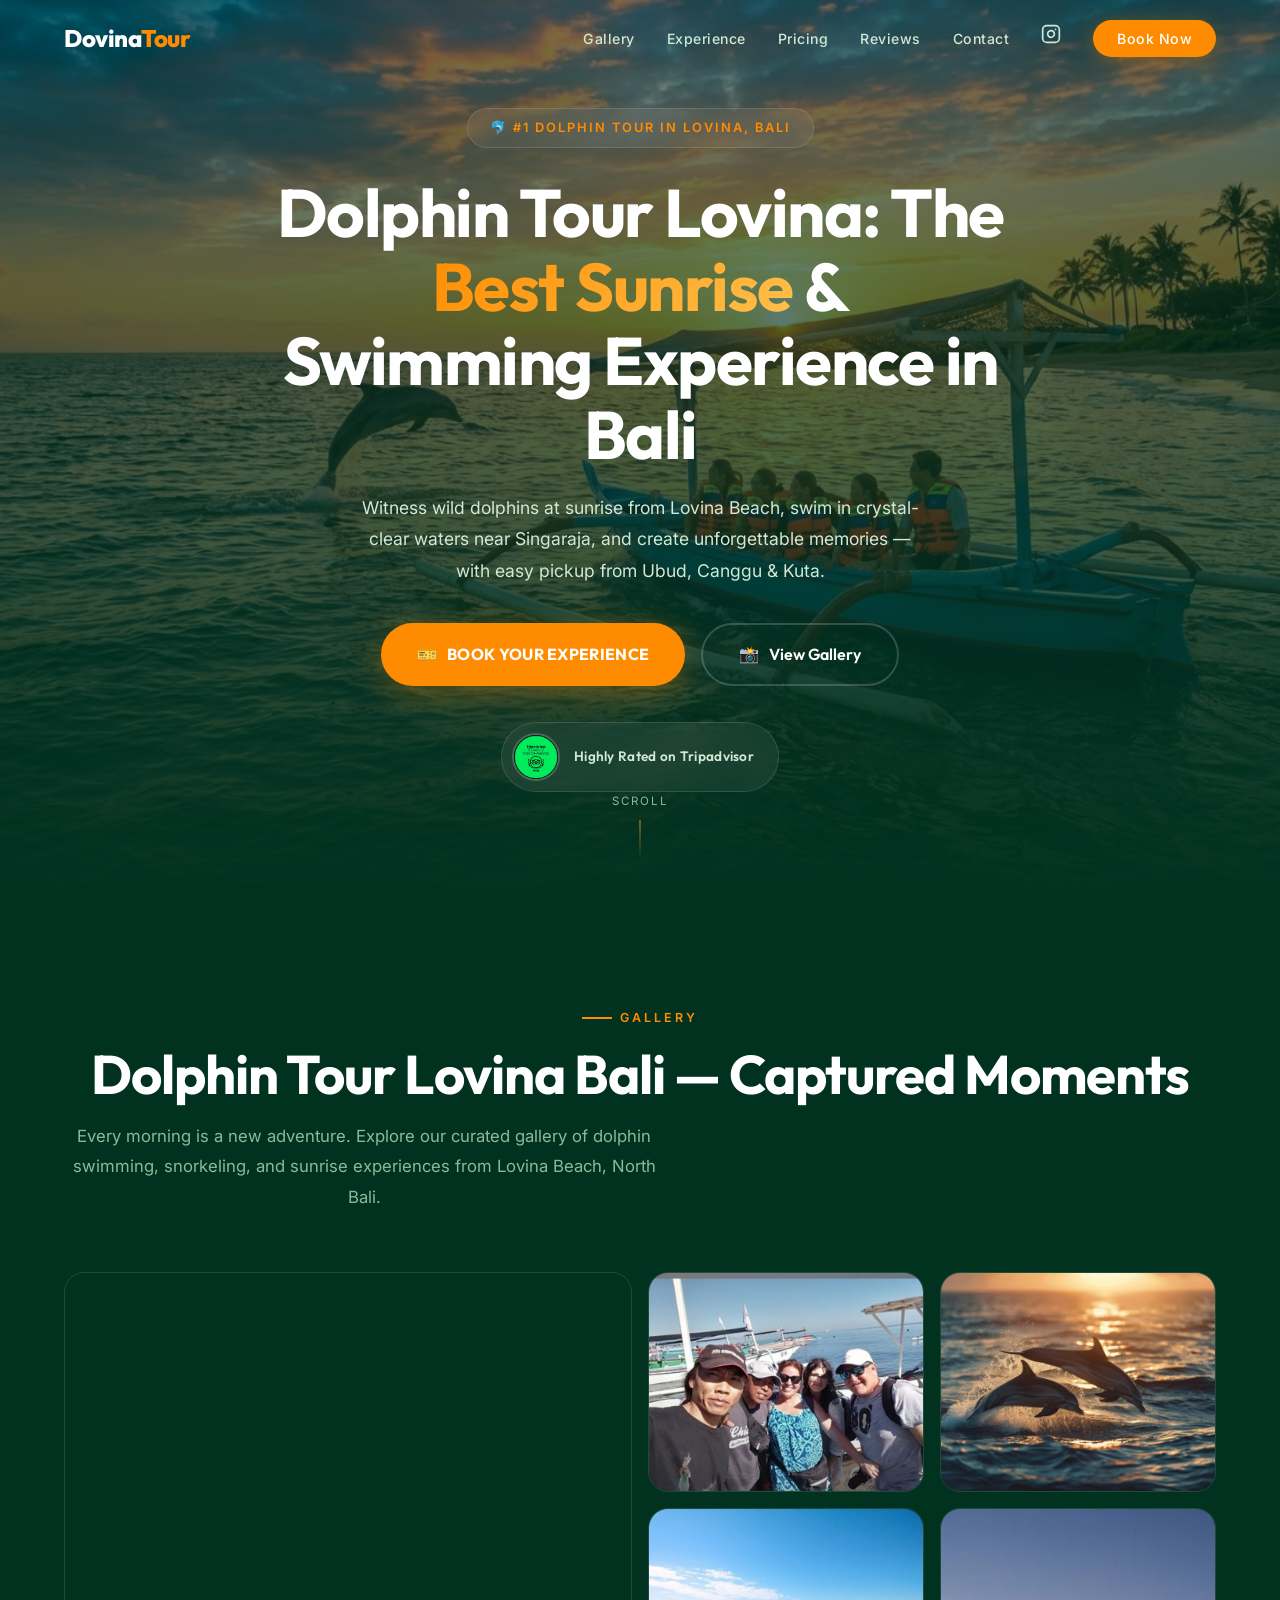
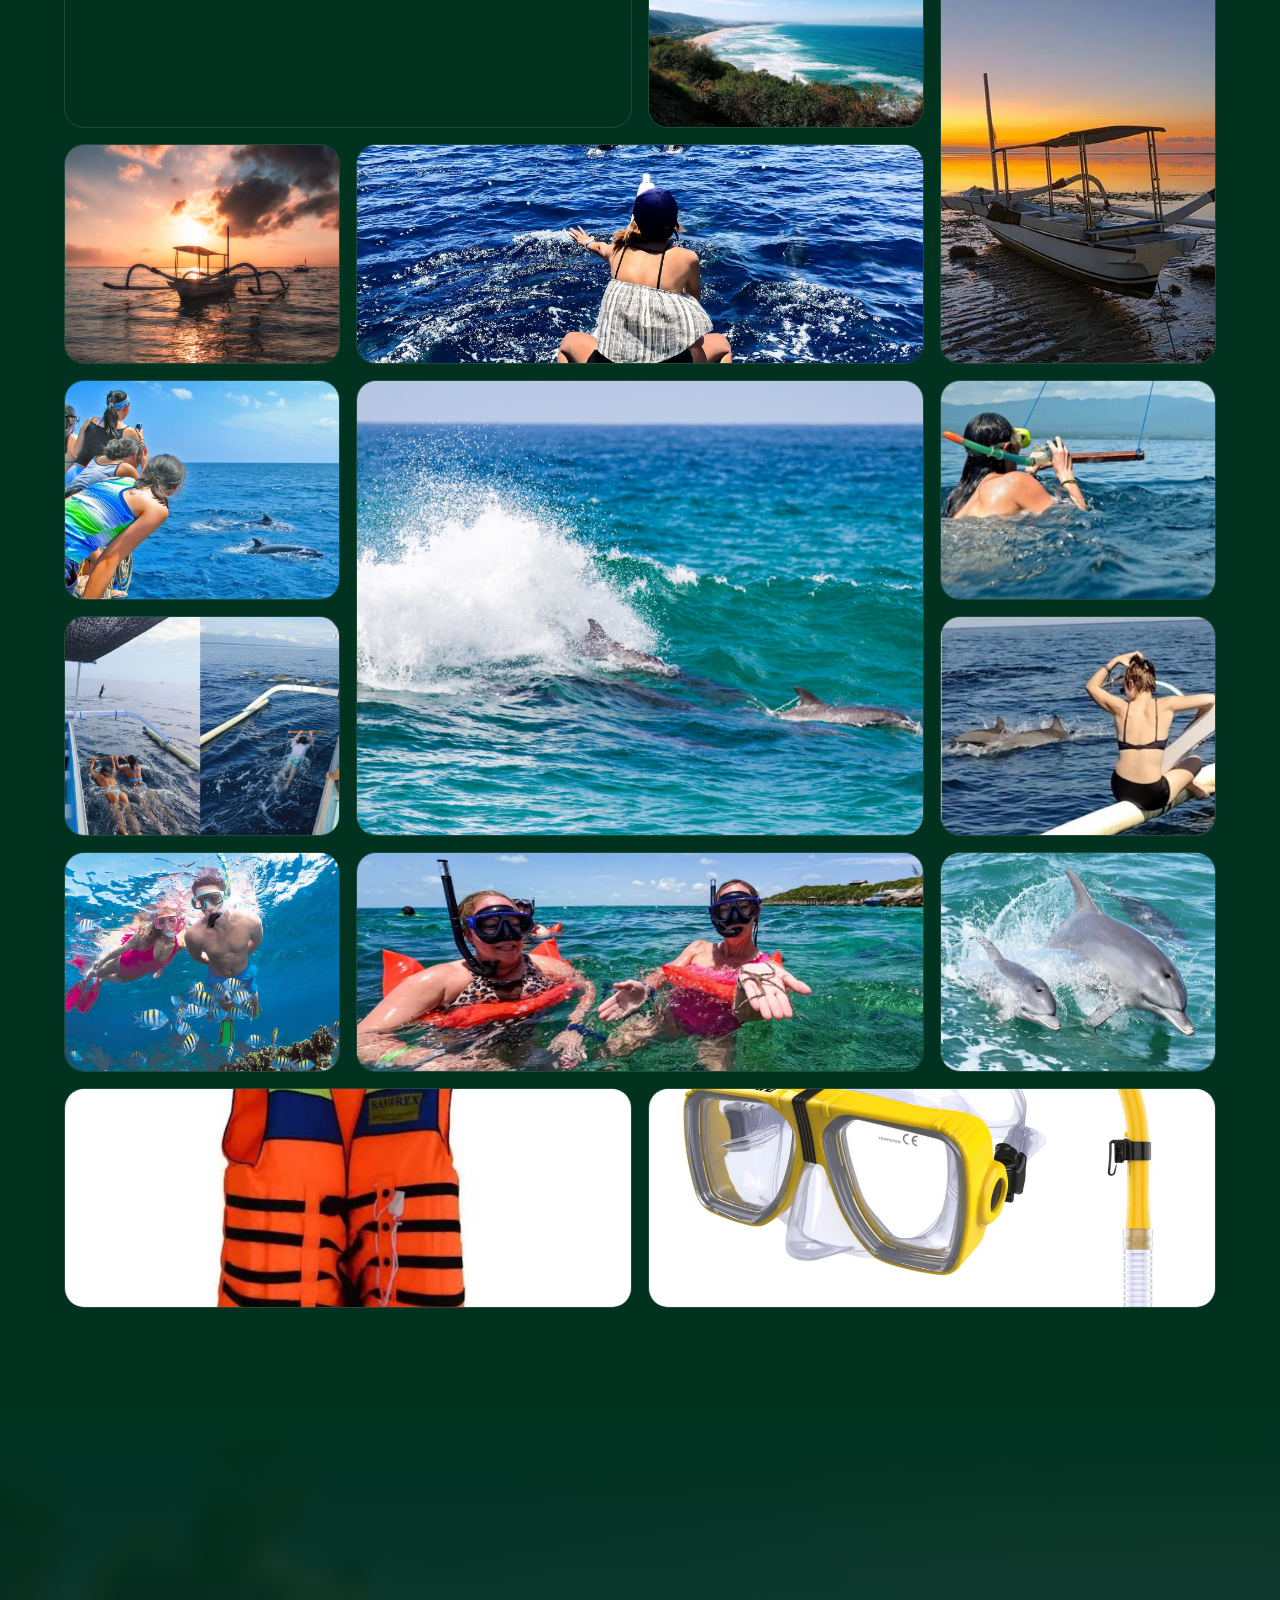
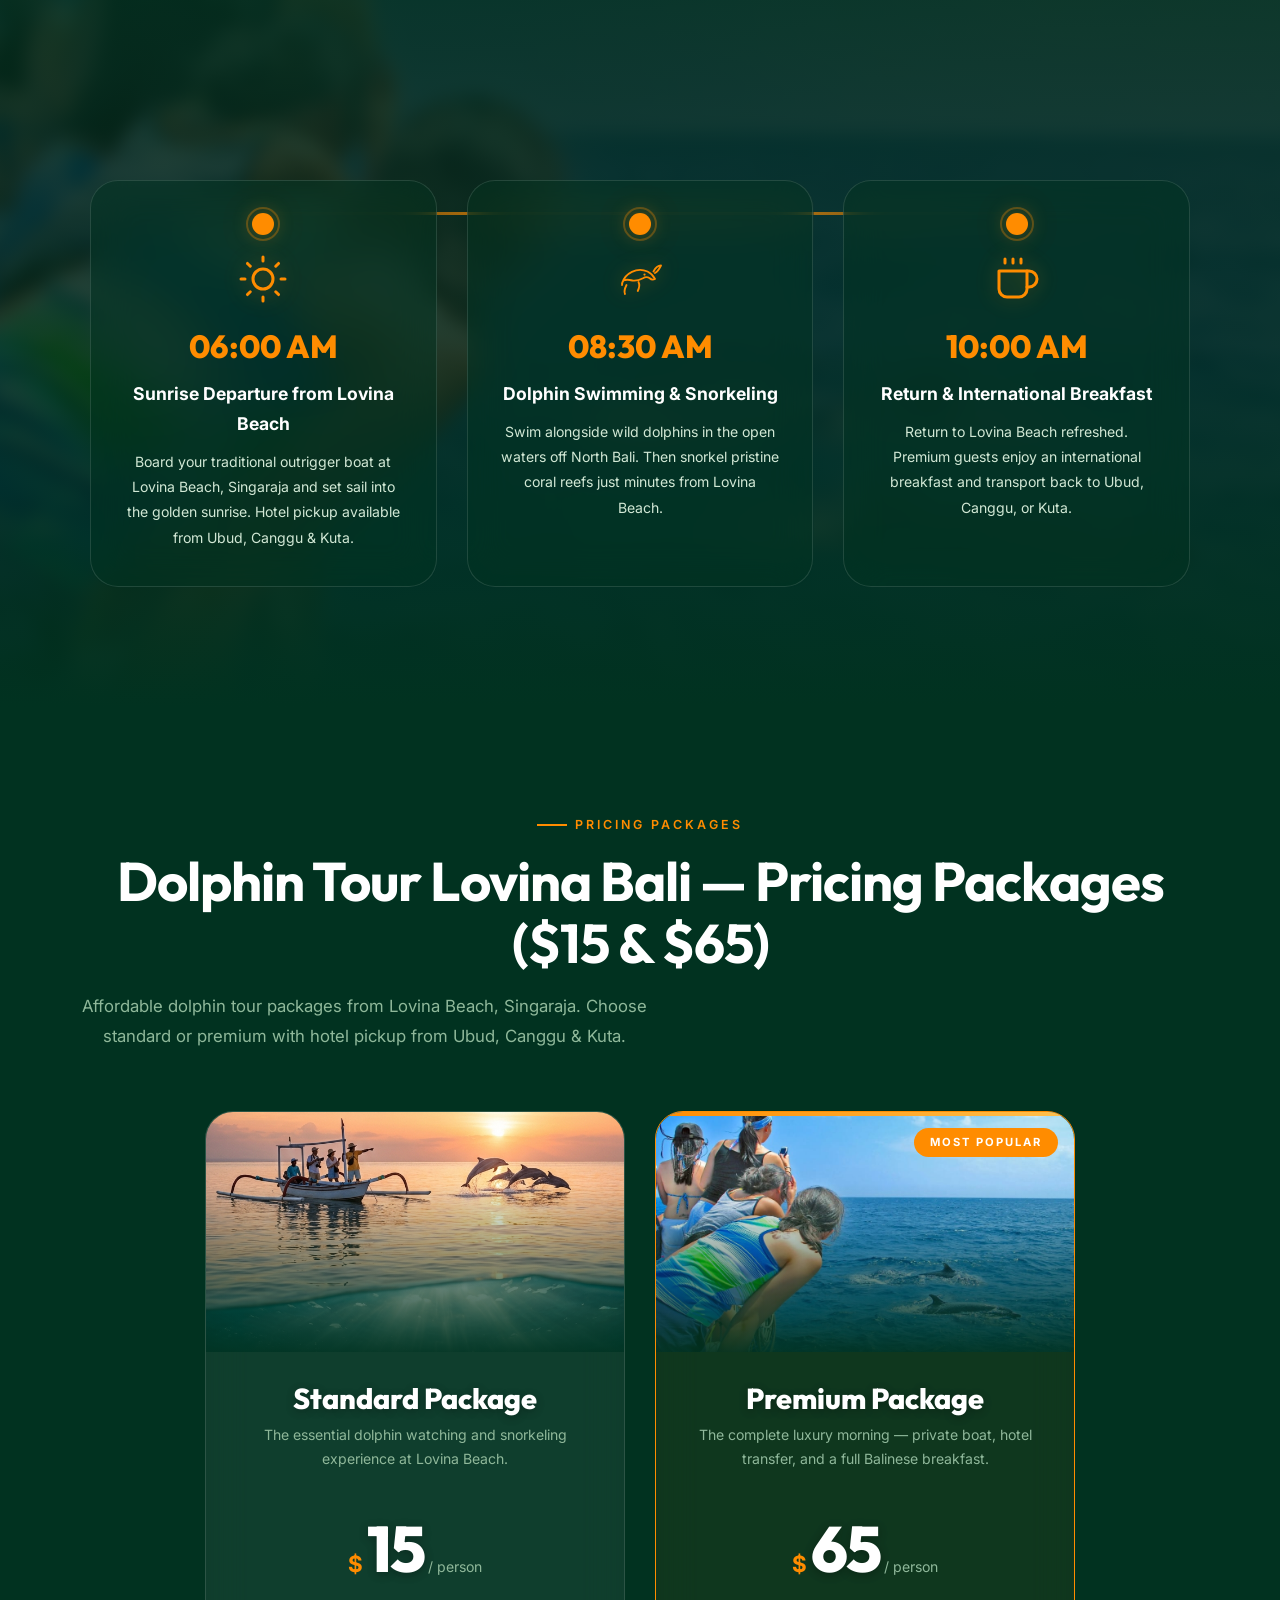
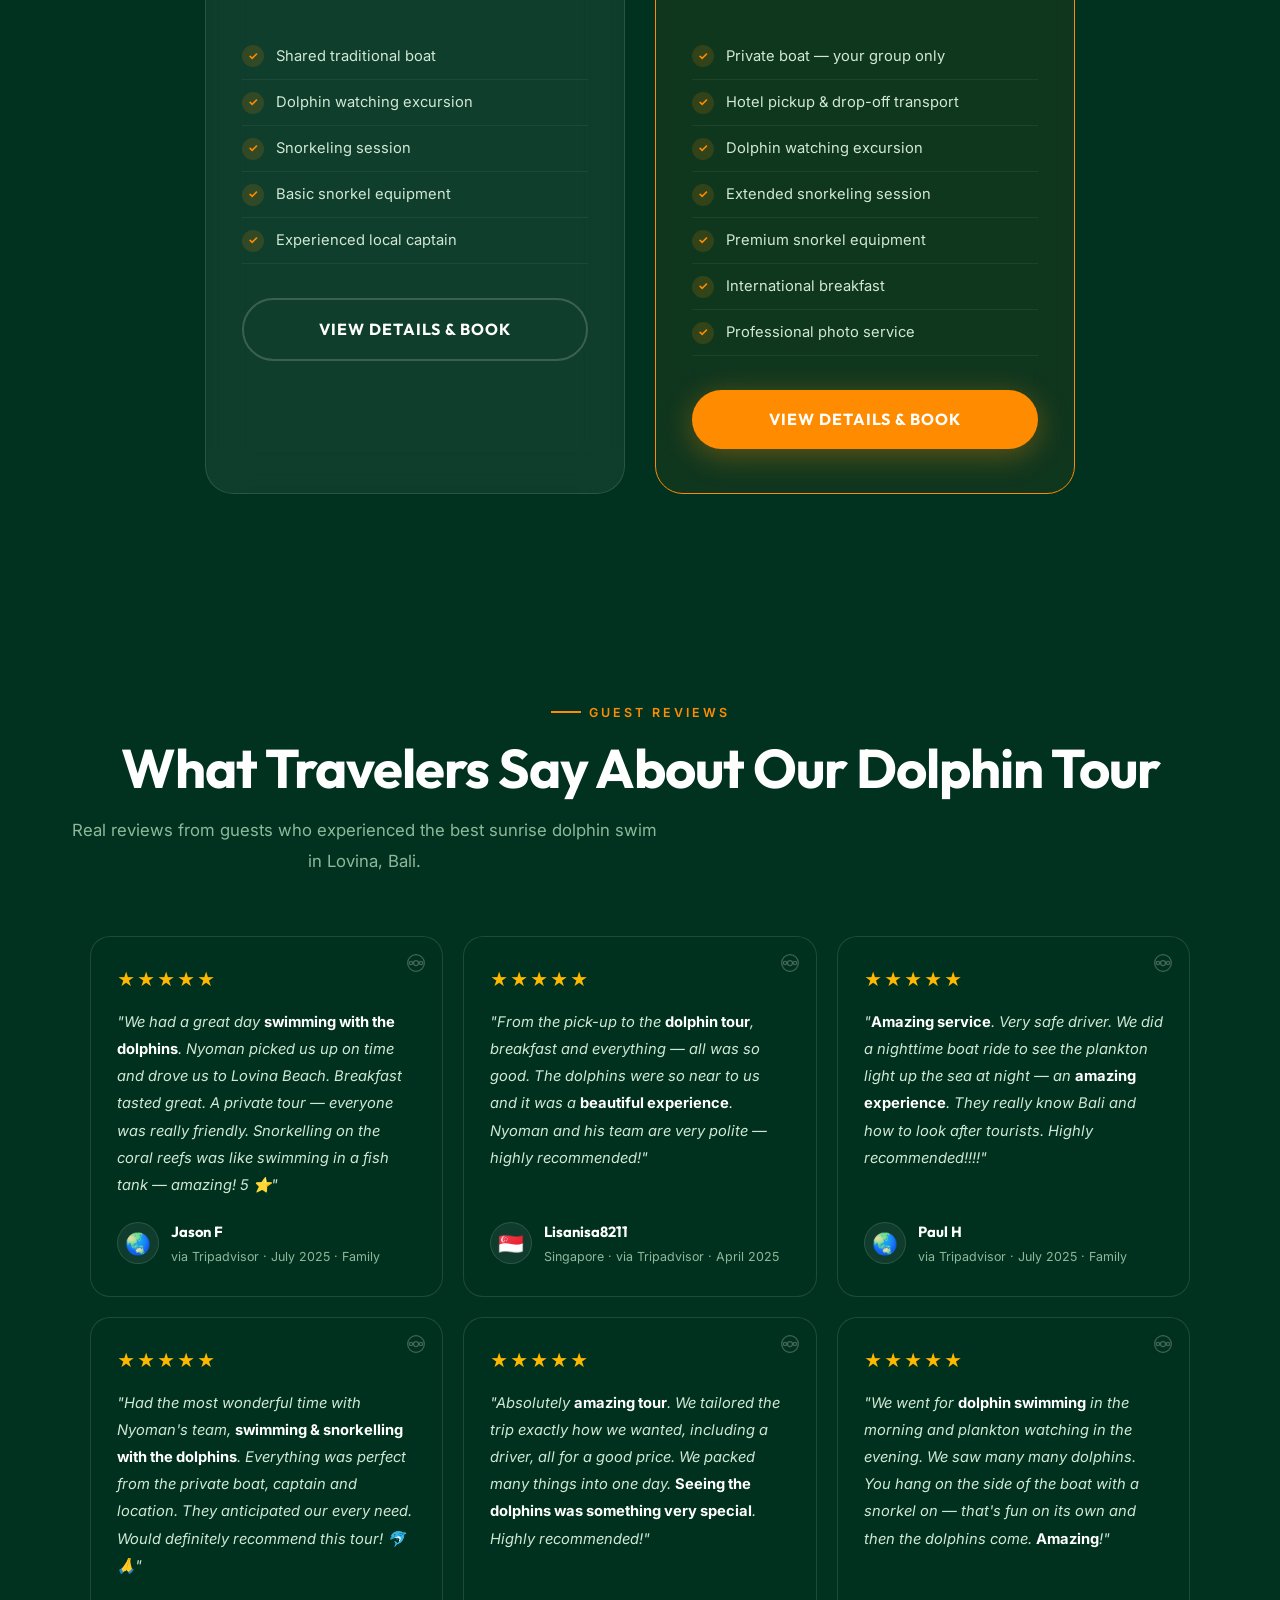
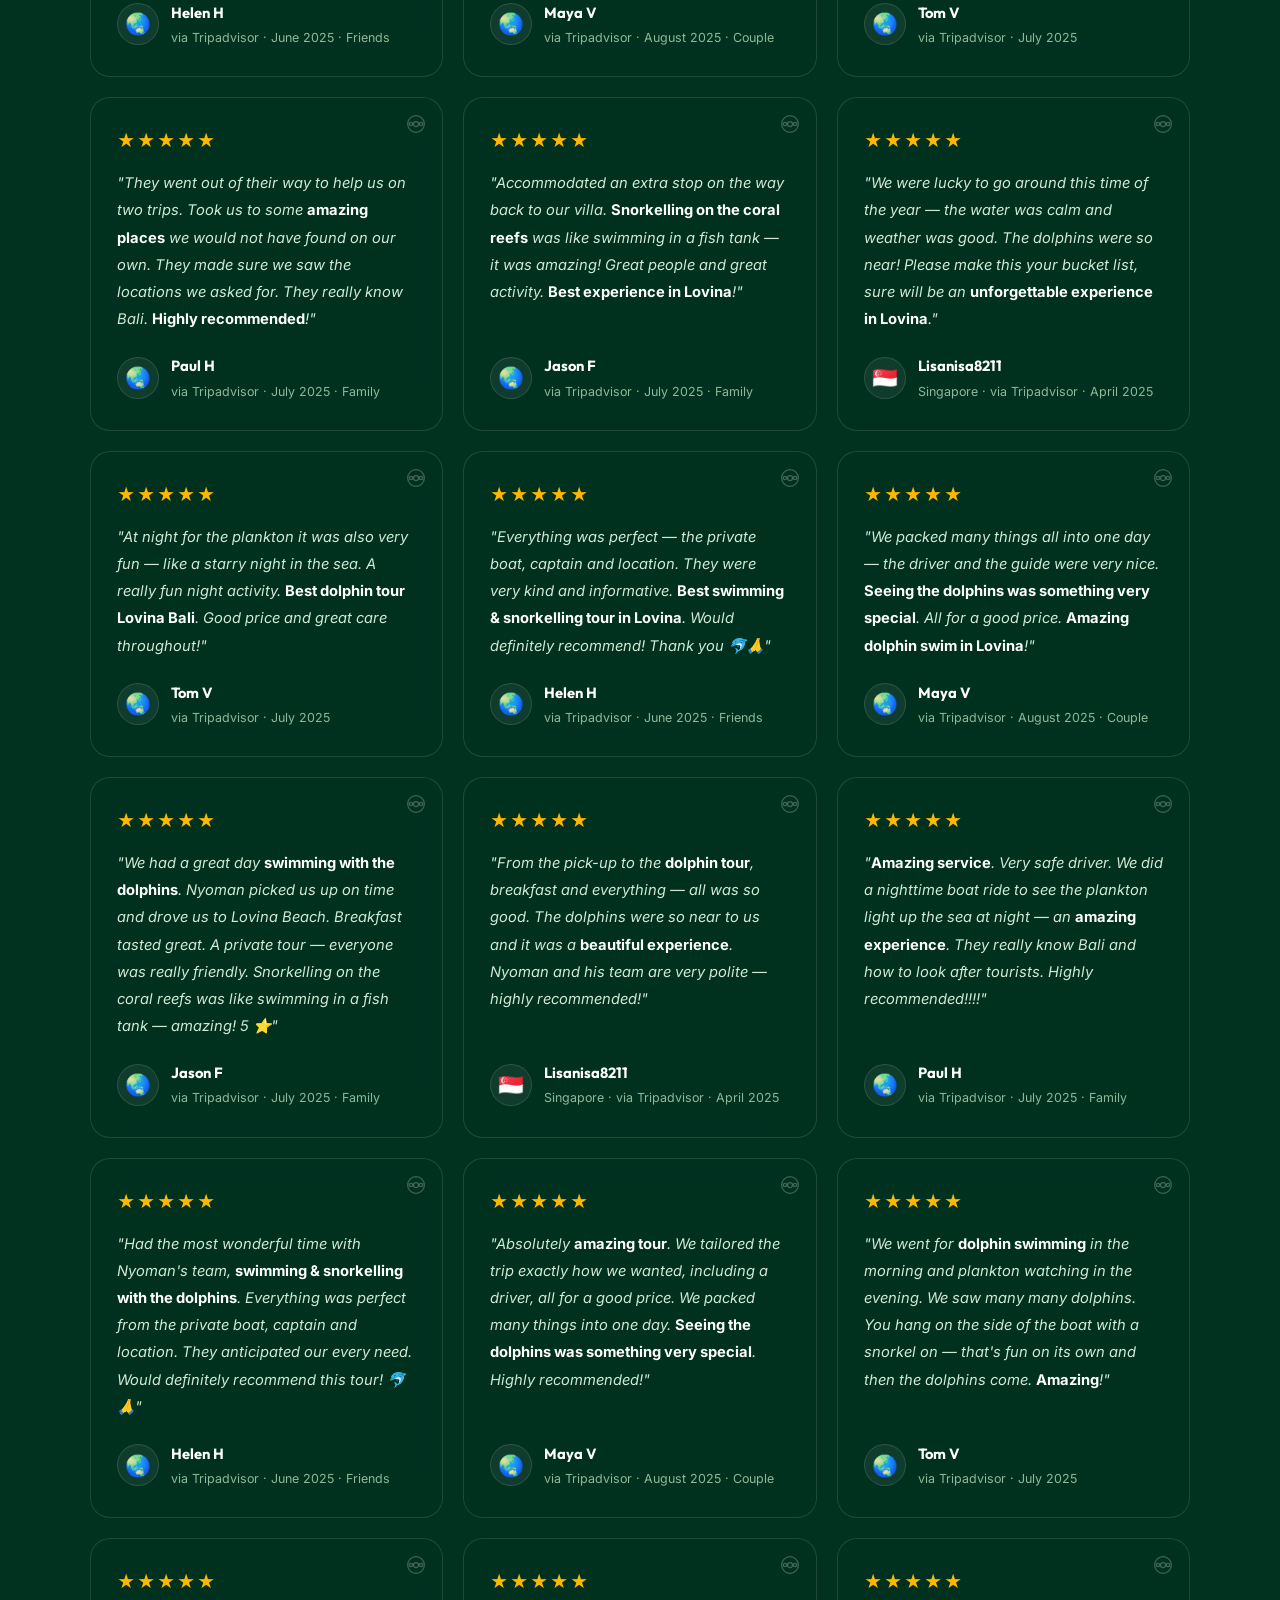
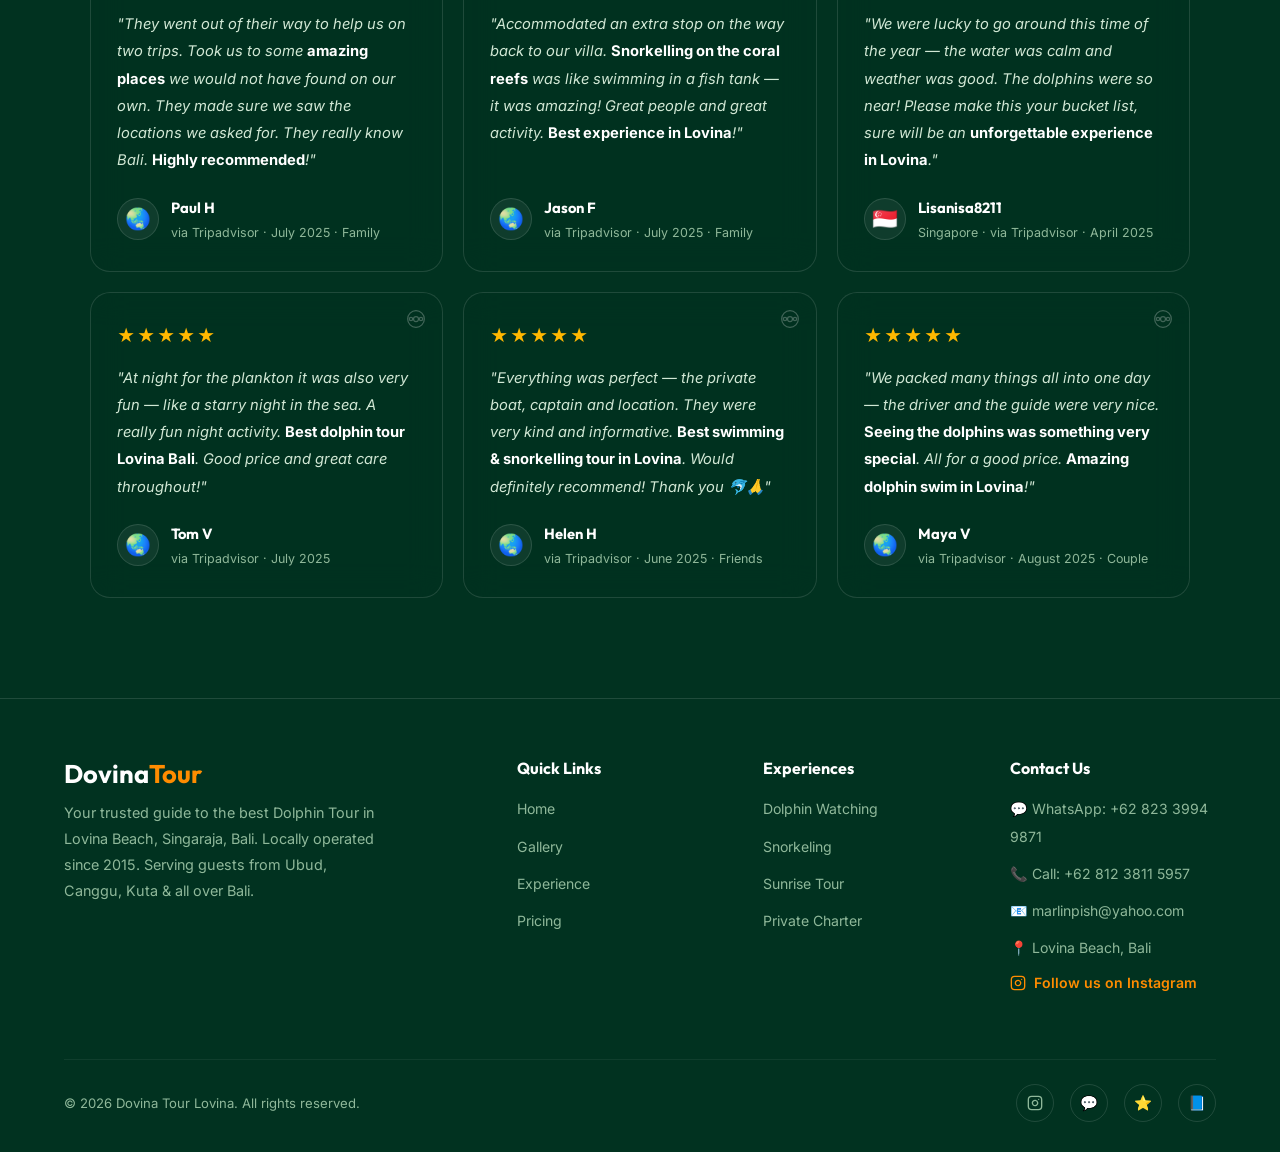
==== commit d946e4ab: "Move safety and premium gear images to the bottom of the gallery" ====
--- a/index.html
+++ b/index.html
@@ -1,4 +1,4 @@
-<!DOCTYPE html>
+﻿<!DOCTYPE html>
 <html lang="en">
 
 <head>
@@ -154,6 +154,76 @@
           <div class="bento-item-overlay"><span>▶ Watch the Dolphin Tour</span></div>
         </div>
         <div class="bento-item">
+          <img src="Dolphin-Tour-Lovina-Bali (2).jpeg"
+            alt="Swimming with dolphins Lovina — Wild dolphins spotted near Lovina Beach Bali" loading="lazy" />
+          <div class="bento-item-overlay"><span>Wild Dolphins</span></div>
+        </div>
+        <div class="bento-item">
+          <img src="Dolphin-Tour-Lovina-Bali (3).jpeg" alt="Snorkeling crystal clear water on Dolphin Tour Lovina Bali"
+            loading="lazy" />
+          <div class="bento-item-overlay"><span>Crystal Waters</span></div>
+        </div>
+        <div class="bento-item">
+          <img src="Dolphin-Tour-Lovina-Bali (4).jpeg"
+            alt="Sunrise dolphin boat Bali — Dolphins leaping at dawn near Singaraja" loading="lazy" />
+          <div class="bento-item-overlay"><span>Dolphins at Dawn</span></div>
+        </div>
+        <div class="bento-item">
+          <img src="Dolphin-Tour-Lovina-Bali (5).jpeg" alt="Dovina Tour snorkeling adventure in Lovina Beach North Bali"
+            loading="lazy" />
+          <div class="bento-item-overlay"><span>Snorkel Adventure</span></div>
+        </div>
+        <div class="bento-item">
+          <img src="Dolphin-Tour-Lovina-Bali (6).jpeg"
+            alt="Traditional outrigger boats at Lovina Beach for dolphin tour Bali" loading="lazy" />
+          <div class="bento-item-overlay"><span>Traditional Boats</span></div>
+        </div>
+        <div class="bento-item">
+          <img src="Dolphin-Tour-Lovina-Bali (7).jpeg"
+            alt="Underwater marine life snorkeling during Dolphin Tour Lovina" loading="lazy" />
+          <div class="bento-item-overlay"><span>Marine Life</span></div>
+        </div>
+        <div class="bento-item">
+          <img src="Dolphin-Tour-Lovina-Bali (8).jpeg"
+            alt="Panoramic sunrise view from Lovina Bay — Best sunrise tour Bali" loading="lazy" />
+          <div class="bento-item-overlay"><span>Panoramic Sunrise</span></div>
+        </div>
+        <div class="bento-item">
+          <img src="Dolphin-Tour-Lovina-Bali (9).jpeg"
+            alt="Happy guests swimming with dolphins Lovina — Dovina Tour experience" loading="lazy" />
+          <div class="bento-item-overlay"><span>Happy Guests</span></div>
+        </div>
+        <div class="bento-item">
+          <img src="Dolphin-Tour-Lovina-Bali (10).jpeg"
+            alt="Pod of dolphins swimming together — Dolphin Tour Lovina Bali" loading="lazy" />
+          <div class="bento-item-overlay"><span>Dolphin Pod</span></div>
+        </div>
+        <div class="bento-item">
+          <img src="Dolphin-Tour-Lovina-Bali (11).jpeg" alt="Colorful coral reef snorkeling Lovina Beach Singaraja"
+            loading="lazy" />
+          <div class="bento-item-overlay"><span>Coral Reef</span></div>
+        </div>
+        <div class="bento-item">
+          <img src="Dolphin-Tour-Lovina-Bali (12).jpeg" alt="Scenic North Bali coastline near Singaraja — Dovina Tour"
+            loading="lazy" />
+          <div class="bento-item-overlay"><span>North Bali Coast</span></div>
+        </div>
+        <div class="bento-item">
+          <img src="Dolphin-Tour-Lovina-Bali (13).jpeg" alt="Close encounter swimming with dolphins Lovina Beach Bali"
+            loading="lazy" />
+          <div class="bento-item-overlay"><span>Close Encounter</span></div>
+        </div>
+        <div class="bento-item">
+          <img src="Dolphin-Tour-Lovina-Bali (14).jpeg"
+            alt="Golden hour sunrise over Lovina Beach — Best sunrise tour Bali" loading="lazy" />
+          <div class="bento-item-overlay"><span>Golden Hour</span></div>
+        </div>
+        <div class="bento-item">
+          <img src="WhatsApp Image 2026-03-01 at 10.30.44.jpeg" alt="Dolphin Tour Lovina Beach — Happy guests"
+            loading="lazy" />
+          <div class="bento-item-overlay"><span>Happy Guests</span></div>
+        </div>
+        <div class="bento-item">
           <img src="Jual-Pelampung-Safety-di-Jakarta-2.jpg" alt="Safety equipment for Dolphin Tour Lovina Bali"
             loading="lazy" />
           <div class="bento-item-overlay"><span>Safety First</span></div>
@@ -162,76 +232,6 @@
           <img src="promate scuba dive.webp" alt="Premium snorkel equipment for Dolphin Tour Lovina Bali"
             loading="lazy" />
           <div class="bento-item-overlay"><span>Premium Gear</span></div>
-        </div>
-        <div class="bento-item">
-          <img src="Dolphin-Tour-Lovina-Bali (2).jpeg"
-            alt="Swimming with dolphins Lovina — Wild dolphins spotted near Lovina Beach Bali" loading="lazy" />
-          <div class="bento-item-overlay"><span>Wild Dolphins</span></div>
-        </div>
-        <div class="bento-item">
-          <img src="Dolphin-Tour-Lovina-Bali (3).jpeg" alt="Snorkeling crystal clear water on Dolphin Tour Lovina Bali"
-            loading="lazy" />
-          <div class="bento-item-overlay"><span>Crystal Waters</span></div>
-        </div>
-        <div class="bento-item">
-          <img src="Dolphin-Tour-Lovina-Bali (4).jpeg"
-            alt="Sunrise dolphin boat Bali — Dolphins leaping at dawn near Singaraja" loading="lazy" />
-          <div class="bento-item-overlay"><span>Dolphins at Dawn</span></div>
-        </div>
-        <div class="bento-item">
-          <img src="Dolphin-Tour-Lovina-Bali (5).jpeg" alt="Dovina Tour snorkeling adventure in Lovina Beach North Bali"
-            loading="lazy" />
-          <div class="bento-item-overlay"><span>Snorkel Adventure</span></div>
-        </div>
-        <div class="bento-item">
-          <img src="Dolphin-Tour-Lovina-Bali (6).jpeg"
-            alt="Traditional outrigger boats at Lovina Beach for dolphin tour Bali" loading="lazy" />
-          <div class="bento-item-overlay"><span>Traditional Boats</span></div>
-        </div>
-        <div class="bento-item">
-          <img src="Dolphin-Tour-Lovina-Bali (7).jpeg"
-            alt="Underwater marine life snorkeling during Dolphin Tour Lovina" loading="lazy" />
-          <div class="bento-item-overlay"><span>Marine Life</span></div>
-        </div>
-        <div class="bento-item">
-          <img src="Dolphin-Tour-Lovina-Bali (8).jpeg"
-            alt="Panoramic sunrise view from Lovina Bay — Best sunrise tour Bali" loading="lazy" />
-          <div class="bento-item-overlay"><span>Panoramic Sunrise</span></div>
-        </div>
-        <div class="bento-item">
-          <img src="Dolphin-Tour-Lovina-Bali (9).jpeg"
-            alt="Happy guests swimming with dolphins Lovina — Dovina Tour experience" loading="lazy" />
-          <div class="bento-item-overlay"><span>Happy Guests</span></div>
-        </div>
-        <div class="bento-item">
-          <img src="Dolphin-Tour-Lovina-Bali (10).jpeg"
-            alt="Pod of dolphins swimming together — Dolphin Tour Lovina Bali" loading="lazy" />
-          <div class="bento-item-overlay"><span>Dolphin Pod</span></div>
-        </div>
-        <div class="bento-item">
-          <img src="Dolphin-Tour-Lovina-Bali (11).jpeg" alt="Colorful coral reef snorkeling Lovina Beach Singaraja"
-            loading="lazy" />
-          <div class="bento-item-overlay"><span>Coral Reef</span></div>
-        </div>
-        <div class="bento-item">
-          <img src="Dolphin-Tour-Lovina-Bali (12).jpeg" alt="Scenic North Bali coastline near Singaraja — Dovina Tour"
-            loading="lazy" />
-          <div class="bento-item-overlay"><span>North Bali Coast</span></div>
-        </div>
-        <div class="bento-item">
-          <img src="Dolphin-Tour-Lovina-Bali (13).jpeg" alt="Close encounter swimming with dolphins Lovina Beach Bali"
-            loading="lazy" />
-          <div class="bento-item-overlay"><span>Close Encounter</span></div>
-        </div>
-        <div class="bento-item">
-          <img src="Dolphin-Tour-Lovina-Bali (14).jpeg"
-            alt="Golden hour sunrise over Lovina Beach — Best sunrise tour Bali" loading="lazy" />
-          <div class="bento-item-overlay"><span>Golden Hour</span></div>
-        </div>
-        <div class="bento-item">
-          <img src="WhatsApp Image 2026-03-01 at 10.30.44.jpeg" alt="Dolphin Tour Lovina Beach — Happy guests"
-            loading="lazy" />
-          <div class="bento-item-overlay"><span>Happy Guests</span></div>
         </div>
       </div>
     </div>
